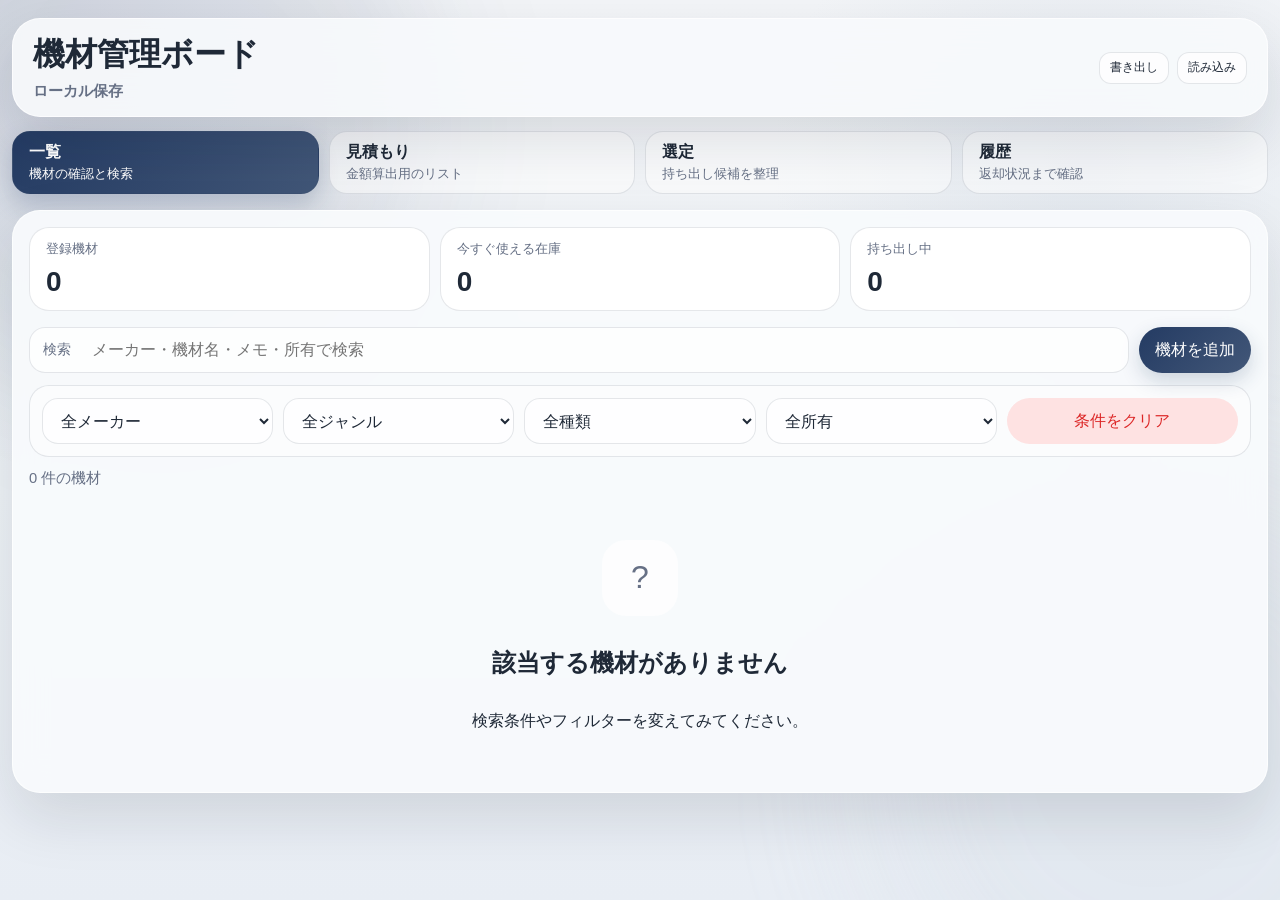
==== 機材表ローカル.html @ cec3600d "Create 機材表ローカル.html" ====
<!doctype html>
<html lang="ja">
  <head>
    <meta charset="UTF-8" />
    <meta name="viewport" content="width=device-width, initial-scale=1.0" />
    <meta name="description" content="機材一覧、現場ごとの選定、持ち出し履歴をブラウザで管理できる機材管理ボード" />
    <meta name="theme-color" content="#243b63" />
    <meta property="og:title" content="機材管理 ローカル版" />
    <meta property="og:description" content="機材一覧、現場ごとの選定、持ち出し履歴をブラウザで管理できるローカル版" />
    <meta property="og:type" content="website" />
    <title>機材管理 ローカル版</title>
    <link rel="icon" href="data:image/svg+xml,%3Csvg xmlns='http://www.w3.org/2000/svg' viewBox='0 0 64 64'%3E%3Crect x='8' y='14' width='48' height='36' rx='8' fill='%23243b63'/%3E%3Cpath d='M18 24h28M18 32h20M18 40h24' stroke='white' stroke-width='4' stroke-linecap='round'/%3E%3C/svg%3E" />
    <style>
:root {
  --bg: #edf1f5;
  --bg-soft: rgba(255, 255, 255, 0.82);
  --panel: rgba(248, 250, 252, 0.94);
  --panel-strong: #ffffff;
  --line: rgba(71, 85, 105, 0.14);
  --text: #1f2937;
  --text-muted: #667085;
  --brand: #243b63;
  --brand-strong: #16263d;
  --accent: #cbd5e1;
  --danger: #dc2626;
  --danger-soft: #fee2e2;
  --success: #2f5f4a;
  --success-soft: #e6f0eb;
  --warning: #8b6b3f;
  --warning-soft: #f2ebdf;
  --shadow: 0 24px 60px rgba(15, 23, 42, 0.12);
  --radius-xl: 28px;
  --radius-lg: 20px;
  --radius-md: 14px;
}

* {
  box-sizing: border-box;
}

html,
body {
  margin: 0;
  min-height: 100%;
  color: var(--text);
  background:
    radial-gradient(circle at top left, rgba(36, 59, 99, 0.12), transparent 30%),
    radial-gradient(circle at 85% 18%, rgba(203, 213, 225, 0.34), transparent 24%),
    linear-gradient(180deg, #f3f5f8 0%, #eef2f6 54%, #e8edf4 100%);
  font-family: "Avenir Next", "Hiragino Sans", "Yu Gothic", sans-serif;
}

.modal-open {
  overflow: hidden;
}

button,
input,
select {
  font: inherit;
}

button {
  border: 0;
  cursor: pointer;
}

.page-shell {
  position: relative;
  min-height: 100vh;
  overflow: hidden;
}

.page-glow {
  position: fixed;
  width: 36rem;
  height: 36rem;
  border-radius: 999px;
  filter: blur(70px);
  opacity: 0.35;
  pointer-events: none;
}

.page-glow-a {
  top: -10rem;
  left: -8rem;
  background: rgba(36, 59, 99, 0.2);
}

.page-glow-b {
  right: -10rem;
  bottom: -10rem;
  background: rgba(203, 213, 225, 0.5);
}

.app-root {
  position: relative;
  z-index: 1;
  width: min(1320px, calc(100% - 24px));
  margin: 18px auto 32px;
}

.hero {
  position: sticky;
  top: 14px;
  z-index: 10;
  display: flex;
  align-items: center;
  justify-content: space-between;
  gap: 16px;
  padding: 14px 20px;
  margin-bottom: 14px;
  border: 1px solid rgba(255, 255, 255, 0.72);
  border-radius: var(--radius-xl);
  background: rgba(248, 250, 252, 0.9);
  backdrop-filter: blur(18px);
  box-shadow: var(--shadow);
}

.hero-title-wrap {
  display: flex;
  align-items: center;
  gap: 14px;
  flex-wrap: wrap;
  min-width: 0;
}

.hero-mark {
  display: grid;
  place-items: center;
  width: 44px;
  height: 44px;
  border-radius: 14px;
  background: linear-gradient(135deg, var(--brand), #4c6488);
  color: #fff;
  font-size: 22px;
  box-shadow: 0 8px 20px rgba(36, 59, 99, 0.22);
}

.hero h1 {
  margin: 0 0 4px;
  font-size: clamp(1.6rem, 3vw, 2rem);
}

.hero p {
  margin: 0;
  color: var(--text-muted);
  font-size: 0.96rem;
}

.sync-status {
  margin-top: 6px;
  font-size: 0.82rem;
  font-weight: 600;
}

.sync-status-local {
  color: var(--text-muted);
}

.sync-status-ok {
  color: var(--brand-strong);
}

.sync-status-busy {
  color: var(--warning);
}

.sync-status-error {
  color: var(--danger);
}

.floating-button,
.primary-button,
.secondary-button,
.ghost-button,
.danger-button,
.mini-button {
  display: inline-flex;
  align-items: center;
  justify-content: center;
  gap: 8px;
  min-height: 42px;
  padding: 0 16px;
  border-radius: 999px;
  transition: transform 160ms ease, box-shadow 160ms ease, background 160ms ease, color 160ms ease;
}

.floating-button:hover,
.primary-button:hover,
.secondary-button:hover,
.ghost-button:hover,
.danger-button:hover,
.mini-button:hover {
  transform: translateY(-1px);
}

.floating-button,
.primary-button {
  background: linear-gradient(135deg, var(--brand), #425778);
  color: #fff;
  box-shadow: 0 8px 20px rgba(36, 59, 99, 0.2);
}

.secondary-button {
  background: linear-gradient(135deg, #425778, var(--brand-strong));
  color: #fff;
  box-shadow: 0 10px 24px rgba(36, 59, 99, 0.2);
}

.ghost-button {
  background: rgba(255, 255, 255, 0.6);
  color: var(--text);
  border: 1px solid var(--line);
}

.danger-button {
  background: var(--danger-soft);
  color: var(--danger);
}

.mini-button {
  min-height: 34px;
  padding: 0 12px;
  background: rgba(255, 255, 255, 0.68);
  color: var(--text);
  border: 1px solid var(--line);
}

.mini-button-danger {
  color: var(--danger);
  background: rgba(254, 226, 226, 0.72);
  border-color: rgba(220, 38, 38, 0.16);
}

.button-badge {
  display: inline-grid;
  place-items: center;
  min-width: 22px;
  height: 22px;
  padding: 0 7px;
  border-radius: 999px;
  background: rgba(255, 255, 255, 0.22);
  font-size: 0.75rem;
  font-weight: 700;
}

.hero-actions {
  display: flex;
  align-items: flex-end;
  justify-content: flex-end;
  gap: 10px;
  flex-wrap: wrap;
}

.hero-corner-actions {
  display: flex;
  justify-content: flex-end;
  gap: 8px;
  flex-wrap: wrap;
}

.hero-corner-actions .mini-button {
  min-height: 32px;
  padding: 0 10px;
  font-size: 0.78rem;
  border-radius: 12px;
}

.panel {
  padding: 16px;
  border: 1px solid rgba(255, 255, 255, 0.65);
  border-radius: var(--radius-xl);
  background: var(--panel);
  backdrop-filter: blur(16px);
  box-shadow: var(--shadow);
}

.tabs {
  display: flex;
  flex-wrap: wrap;
  gap: 10px;
  margin-bottom: 16px;
}

.tab-button {
  position: relative;
  display: flex;
  flex: 1 1 180px;
  flex-direction: column;
  align-items: flex-start;
  justify-content: center;
  gap: 3px;
  min-height: 58px;
  padding: 10px 16px;
  border-radius: 18px;
  background: rgba(255, 255, 255, 0.54);
  color: var(--text-muted);
  border: 1px solid var(--line);
}

.tab-title {
  font-size: 1rem;
  font-weight: 700;
  color: var(--text);
}

.tab-caption {
  font-size: 0.8rem;
}

.tab-button.active {
  color: #fff;
  background: linear-gradient(135deg, var(--brand), #425778);
  box-shadow: 0 10px 24px rgba(36, 59, 99, 0.22);
}

.tab-button.active .tab-title,
.tab-button.active .tab-caption {
  color: #fff;
}

.badge-counter {
  position: absolute;
  top: 10px;
  right: 12px;
  display: inline-grid;
  place-items: center;
  min-width: 20px;
  height: 20px;
  padding: 0 6px;
  border-radius: 999px;
  font-size: 0.72rem;
  font-weight: 700;
  background: rgba(36, 59, 99, 0.14);
  color: var(--brand-strong);
}

.tab-button.active .badge-counter {
  background: rgba(255, 255, 255, 0.18);
  color: #fff;
}

.stats-grid {
  display: grid;
  grid-template-columns: repeat(3, minmax(0, 1fr));
  gap: 10px;
  margin-bottom: 16px;
}

.stat-card {
  padding: 12px 16px;
  border-radius: var(--radius-lg);
  background: var(--panel-strong);
  border: 1px solid var(--line);
}

.stat-label {
  margin: 0 0 8px;
  color: var(--text-muted);
  font-size: 0.84rem;
}

.stat-value {
  margin: 0;
  font-size: clamp(1.4rem, 2.5vw, 1.75rem);
  font-weight: 700;
}

.toolbar {
  display: grid;
  grid-template-columns: minmax(0, 1.6fr) auto;
  gap: 10px;
  margin-bottom: 12px;
}

.search-wrap,
.field,
.select,
.text-input,
.number-input {
  width: 100%;
}

.search-wrap {
  position: relative;
}

.search-wrap::before {
  content: "検索";
  position: absolute;
  top: 50%;
  left: 14px;
  transform: translateY(-50%);
  color: var(--text-muted);
  font-size: 0.86rem;
  pointer-events: none;
}

.text-input,
.number-input,
.select {
  min-height: 46px;
  padding: 0 14px;
  border-radius: 16px;
  border: 1px solid var(--line);
  background: rgba(255, 255, 255, 0.72);
  color: var(--text);
}

.search-wrap .text-input {
  padding-left: 62px;
}

.text-input:focus,
.number-input:focus,
.select:focus {
  outline: 2px solid rgba(36, 59, 99, 0.18);
  border-color: rgba(36, 59, 99, 0.24);
}

.filter-panel {
  display: grid;
  grid-template-columns: repeat(5, minmax(0, 1fr));
  gap: 10px;
  padding: 12px;
  margin-bottom: 12px;
  border-radius: var(--radius-lg);
  background: rgba(255, 255, 255, 0.52);
  border: 1px solid var(--line);
}

.muted-row {
  display: flex;
  align-items: center;
  justify-content: space-between;
  gap: 12px;
  flex-wrap: wrap;
  margin-bottom: 8px;
  color: var(--text-muted);
  font-size: 0.92rem;
}

.center {
  text-align: center;
}

.equipment-name {
  font-weight: 700;
  overflow-wrap: anywhere;
}

.equipment-heading {
  display: inline-flex;
  align-items: center;
  flex-wrap: wrap;
  gap: 8px;
  min-width: 0;
}

.equipment-cell {
  display: flex;
  align-items: flex-start;
  gap: 10px;
  min-width: 0;
}

.equipment-heading.inline {
  display: inline-flex;
}

.equipment-heading-title {
  display: inline-flex;
  align-items: center;
  flex-wrap: wrap;
  gap: 8px;
}

.manufacturer-chip {
  display: inline-flex;
  align-items: center;
  min-height: 24px;
  padding: 0 8px;
  border-radius: 999px;
  background: rgba(30, 41, 59, 0.08);
  color: #334155;
  font-size: 0.76rem;
  font-weight: 700;
  letter-spacing: 0.02em;
}

.note-text {
  margin: 0;
  color: var(--text-muted);
  line-height: 1.55;
  overflow-wrap: anywhere;
}

.sub-note {
  margin-top: 6px;
  color: var(--text-muted);
  font-size: 0.82rem;
}

.badge {
  display: inline-flex;
  align-items: center;
  min-height: 28px;
  padding: 0 10px;
  border-radius: 999px;
  font-size: 0.82rem;
  font-weight: 700;
}

.badge-blue {
  background: rgba(14, 165, 233, 0.16);
  color: #075985;
}

.badge-amber {
  background: rgba(148, 163, 184, 0.22);
  color: #475569;
}

.badge-green {
  background: rgba(34, 197, 94, 0.16);
  color: #166534;
}

.badge-gray {
  background: rgba(100, 116, 139, 0.16);
  color: #475569;
}

.stock {
  font-weight: 700;
}

.stock-ok {
  color: var(--success);
}

.stock-low {
  color: var(--warning);
}

.stock-empty {
  color: var(--danger);
}

.action-cluster {
  display: inline-flex;
  align-items: center;
  gap: 6px;
  flex-wrap: wrap;
}

.action-cluster-danger {
  padding-left: 10px;
  border-left: 1px solid rgba(220, 38, 38, 0.18);
}

.ownership-list {
  display: flex;
  flex-wrap: wrap;
  gap: 6px;
}

.type-badge-list {
  display: flex;
  flex-wrap: wrap;
  gap: 6px;
}

.ownership-pill {
  display: inline-flex;
  align-items: center;
  gap: 6px;
  min-height: 28px;
  padding: 0 10px;
  border-radius: 999px;
  background: rgba(36, 59, 99, 0.1);
  color: var(--brand-strong);
  font-size: 0.82rem;
}

.pill-action {
  display: inline-grid;
  place-items: center;
  min-width: 30px;
  height: 30px;
  padding: 0 8px;
  border-radius: 999px;
  background: rgba(255, 255, 255, 0.72);
  color: var(--text);
  border: 1px solid var(--line);
  font-size: 0.8rem;
}

.pill-action[disabled] {
  opacity: 0.42;
  cursor: not-allowed;
}

.pill-action-danger {
  color: var(--danger);
  background: rgba(254, 226, 226, 0.72);
}

.pill-action-edit {
  color: var(--brand-strong);
  background: rgba(36, 59, 99, 0.1);
}

.asset-icon-button {
  display: inline-grid;
  place-items: center;
  width: 32px;
  height: 32px;
  padding: 0;
  border-radius: 10px;
  border: 1px solid var(--line);
  background: rgba(255, 255, 255, 0.78);
  color: var(--text-muted);
}

.asset-icon-button.inline {
  width: 30px;
  height: 30px;
}

.asset-icon-button.active {
  color: var(--brand-strong);
  background: rgba(36, 59, 99, 0.08);
}

.asset-icon-button.disabled {
  opacity: 0.4;
}

.asset-icon-button svg {
  width: 16px;
  height: 16px;
  fill: none;
  stroke: currentColor;
  stroke-width: 1.8;
  stroke-linecap: round;
  stroke-linejoin: round;
}

.pill-action-compact {
  min-width: 26px;
  height: 26px;
  padding: 0 8px;
  font-size: 0.73rem;
}

.selected-qty {
  font-weight: 700;
  color: var(--brand-strong);
  min-width: 24px;
  text-align: center;
}

.selected-qty.is-zero {
  color: var(--text-muted);
}

.inventory-grid,
.selection-grid {
  display: grid;
  gap: 10px;
}

.inventory-card,
.selection-card {
  display: grid;
  gap: 8px;
  padding: 10px 14px;
  border-radius: var(--radius-lg);
  border: 1px solid rgba(59, 61, 64, 0.22);
  background: rgba(255, 255, 255, 0.94);
  box-shadow: 0 6px 18px rgba(15, 23, 42, 0.06), inset 0 0 0 1px rgba(255, 255, 255, 0.72);
  overflow: hidden;
}

.inventory-card-top,
.selection-card-top {
  display: flex;
  align-items: center;
  justify-content: space-between;
  gap: 14px;
}

.inventory-card-top {
  align-items: flex-start;
}

.inventory-card-main {
  display: grid;
  gap: 8px;
  min-width: 0;
  flex: 1 1 auto;
}

.inventory-stock,
.selection-qty-badge {
  display: inline-flex;
  align-items: center;
  justify-content: center;
  flex: 0 0 auto;
  min-height: 40px;
  padding: 0 14px;
  border-radius: 999px;
  background: rgba(36, 59, 99, 0.08);
  color: var(--brand-strong);
  font-weight: 700;
}

.inventory-inline-groups {
  display: flex;
  align-items: center;
  gap: 12px 18px;
  flex-wrap: wrap;
}

.inventory-stock-total {
  color: var(--text-muted);
  font-weight: 600;
}

.inventory-card-bottom {
  display: grid;
  grid-template-columns: minmax(0, 1.3fr) minmax(180px, 1fr);
  gap: 10px 18px;
  align-items: start;
}

.selection-heading {
  display: flex;
  align-items: center;
  gap: 10px;
  flex-wrap: wrap;
}

.info-group {
  display: grid;
  gap: 8px;
  min-width: 0;
}

.info-group-wide {
  grid-column: 1 / -1;
}

.info-label {
  color: var(--text-muted);
  font-size: 0.8rem;
  font-weight: 700;
  letter-spacing: 0.03em;
  text-transform: uppercase;
}

.inline-info {
  display: flex;
  align-items: center;
  gap: 8px;
  min-width: 0;
  flex-wrap: wrap;
}

.inventory-ownership,
.inventory-note {
  gap: 6px;
}

.line-clamp-2 {
  display: -webkit-box;
  -webkit-box-orient: vertical;
  -webkit-line-clamp: 2;
  overflow: hidden;
}

.card-actions {
  display: flex;
  align-items: center;
  justify-content: flex-end;
  gap: 10px;
  flex-wrap: wrap;
  padding-top: 4px;
  border-top: 1px solid rgba(59, 61, 64, 0.1);
}

.empty-state {
  display: grid;
  place-items: center;
  gap: 8px;
  min-height: 280px;
  padding: 32px 16px;
  text-align: center;
}

.empty-state-mark {
  display: grid;
  place-items: center;
  width: 76px;
  height: 76px;
  border-radius: 24px;
  background: rgba(255, 255, 255, 0.64);
  color: var(--text-muted);
  font-size: 2rem;
}

.empty-state h2,
.empty-state p {
  margin: 0;
}

.empty-state.compact,
.selection-empty-state {
  min-height: 0;
  padding: 24px 16px;
}

.summary-row {
  display: flex;
  align-items: center;
  justify-content: space-between;
  gap: 14px;
  margin-top: 16px;
}

.summary-inline {
  margin: 0;
}

.section-head {
  display: flex;
  align-items: center;
  justify-content: space-between;
  gap: 14px;
  flex-wrap: wrap;
  margin-bottom: 12px;
}

.section-head h2,
.section-head p {
  margin: 0;
}

.section-head p {
  color: var(--text-muted);
  font-size: 0.92rem;
}

.project-grid,
.selection-picker-grid {
  display: grid;
  gap: 14px;
}

.project-grid {
  grid-template-columns: repeat(auto-fit, minmax(220px, 1fr));
}

.project-card {
  display: grid;
  grid-template-columns: minmax(0, 1fr) auto;
  gap: 10px;
  align-items: center;
  padding: 12px;
  border-radius: var(--radius-lg);
  border: 1px solid rgba(59, 61, 64, 0.24);
  background: rgba(255, 255, 255, 0.9);
  box-shadow: 0 10px 20px rgba(15, 23, 42, 0.06);
}

.project-card.active {
  border-color: rgba(36, 59, 99, 0.24);
  background: rgba(241, 245, 249, 0.96);
}

.project-card-main {
  display: grid;
  gap: 4px;
  padding: 0;
  text-align: left;
  background: transparent;
}

.project-card-main strong {
  font-size: 1rem;
}

.project-card-main span {
  color: var(--text-muted);
  font-size: 0.88rem;
}

.selection-workspace-actions {
  display: flex;
  align-items: center;
  gap: 12px;
  flex-wrap: wrap;
}

.section-head-actions {
  display: flex;
  align-items: center;
  gap: 10px;
  flex-wrap: wrap;
}

.price-calc-button {
  min-height: 48px;
  padding: 0 20px;
  font-weight: 700;
  box-shadow: 0 8px 20px rgba(36, 59, 99, 0.2);
}

.selection-project-summary {
  display: inline-flex;
  align-items: center;
  min-height: 36px;
  padding: 0 14px;
  border-radius: 999px;
  background: rgba(36, 59, 99, 0.08);
  color: var(--brand-strong);
  font-weight: 700;
}

.pack-grid {
  margin-top: 16px;
}

.estimate-subsection {
  margin-bottom: 18px;
}

.estimate-panel-packages {
  border-color: rgba(36, 59, 99, 0.22);
  background: rgba(241, 245, 249, 0.9);
}

.estimate-panel-extras {
  border-color: rgba(148, 163, 184, 0.32);
  background: rgba(244, 246, 248, 0.92);
}

.estimate-collapsed-note {
  margin-top: 10px;
  padding: 12px 14px;
  border: 1px dashed rgba(59, 61, 64, 0.14);
  border-radius: var(--radius-md);
  color: var(--text-muted);
  background: rgba(255, 255, 255, 0.5);
}

.pack-card {
  border-color: rgba(36, 59, 99, 0.24);
  background: rgba(255, 255, 255, 0.74);
}

.extra-template-card {
  border-color: rgba(148, 163, 184, 0.32);
  background: rgba(255, 252, 247, 0.92);
}

.pack-card,
.extra-template-card {
  gap: 8px;
  padding: 11px 12px;
  box-shadow: 0 8px 18px rgba(15, 23, 42, 0.05), inset 0 0 0 1px rgba(255, 255, 255, 0.78);
}

.pack-card .inventory-card-top,
.extra-template-card .inventory-card-top {
  gap: 10px;
}

.pack-card .inventory-card-main,
.extra-template-card .inventory-card-main {
  gap: 6px;
}

.pack-card .inventory-inline-groups,
.extra-template-card .inventory-inline-groups {
  gap: 6px 12px;
}

.pack-card .inventory-card-bottom,
.extra-template-card .inventory-card-bottom {
  grid-template-columns: minmax(0, 1fr);
  gap: 6px;
}

.pack-card .note-text,
.extra-template-card .note-text {
  line-height: 1.4;
  display: -webkit-box;
  -webkit-box-orient: vertical;
  -webkit-line-clamp: 2;
  overflow: hidden;
}

.pack-card .card-actions,
.extra-template-card .card-actions {
  gap: 8px;
  padding-top: 6px;
}

.extra-fee-grid {
  margin-bottom: 18px;
}

.estimate-selected-list {
  margin-top: 18px;
  padding-top: 16px;
  border-top: 1px dashed rgba(148, 163, 184, 0.3);
}

.estimate-selected-head {
  margin-bottom: 12px;
}

.estimate-selected-head h3,
.estimate-selected-head p {
  margin: 0;
}

.estimate-selected-head p {
  color: var(--text-muted);
  font-size: 0.9rem;
}

.estimate-selected-extra-card {
  border-color: rgba(148, 163, 184, 0.32);
  background: rgba(255, 255, 255, 0.7);
}

.dep-rule-fields-pack-form {
  grid-template-columns: 1.6fr 0.6fr;
}

.selection-picker-grid {
  grid-template-columns: repeat(auto-fit, minmax(260px, 1fr));
}

.selection-picker-card .card-actions {
  justify-content: flex-start;
}

.history-list {
  display: grid;
  gap: 10px;
}

.history-card-wrap {
  position: relative;
  padding-right: 20px;
}

.history-card {
  border-radius: var(--radius-lg);
  overflow: hidden;
  border: 1px solid rgba(59, 61, 64, 0.24);
  background: rgba(255, 255, 255, 0.9);
  box-shadow: 0 12px 24px rgba(15, 23, 42, 0.06);
}

.history-delete-outside {
  position: absolute;
  top: -10px;
  right: 0;
  width: 28px;
  height: 28px;
  display: inline-grid;
  place-items: center;
  border-radius: 999px;
  border: 1px solid rgba(220, 38, 38, 0.18);
  background: rgba(254, 226, 226, 0.92);
  color: var(--danger);
  font-size: 0.95rem;
  line-height: 1;
  box-shadow: 0 8px 18px rgba(220, 38, 38, 0.12);
}

.history-card.active {
  border-color: rgba(148, 163, 184, 0.34);
  background: rgba(241, 245, 249, 0.88);
}

.history-card.done {
  border-color: rgba(34, 197, 94, 0.22);
  background: rgba(240, 253, 244, 0.74);
}

.history-header {
  display: flex;
  align-items: center;
  justify-content: space-between;
  gap: 16px;
  padding: 12px 16px;
  border-bottom: 1px solid rgba(59, 61, 64, 0.08);
}

.history-title {
  display: flex;
  align-items: center;
  gap: 10px;
  flex-wrap: wrap;
}

.history-dot {
  width: 10px;
  height: 10px;
  border-radius: 999px;
}

.history-body {
  padding: 6px 18px 10px;
}

.history-item {
  display: flex;
  align-items: center;
  justify-content: space-between;
  gap: 12px;
  padding: 12px 0;
  border-bottom: 1px solid rgba(59, 61, 64, 0.08);
}

.history-item:last-child {
  border-bottom: 0;
}

.history-meta {
  display: flex;
  align-items: center;
  gap: 10px;
  flex-wrap: wrap;
}

.history-header-actions,
.history-item-actions {
  display: flex;
  align-items: center;
  gap: 10px;
  flex-wrap: wrap;
}

.allocation-line {
  color: var(--text-muted);
  font-size: 0.85rem;
}

.returned-tag {
  display: inline-flex;
  align-items: center;
  min-height: 30px;
  padding: 0 12px;
  border-radius: 999px;
  color: var(--success);
  background: var(--success-soft);
  font-size: 0.84rem;
  font-weight: 700;
}

.modal {
  position: fixed;
  inset: 0;
  z-index: 100;
  display: none;
  align-items: center;
  justify-content: center;
  padding: 18px;
  overflow-y: auto;
  overscroll-behavior: contain;
}

.modal.open {
  display: flex;
}

.modal-backdrop {
  position: absolute;
  inset: 0;
  background: rgba(17, 24, 39, 0.48);
  backdrop-filter: blur(4px);
}

.modal-card {
  position: relative;
  width: min(760px, 100%);
  max-height: calc(100vh - 36px);
  overflow: auto;
  overscroll-behavior: contain;
  padding: 22px;
  border-radius: var(--radius-xl);
  background: rgba(248, 250, 252, 0.98);
  box-shadow: 0 28px 70px rgba(17, 24, 39, 0.28);
}

.modal-card-compact {
  width: min(520px, 100%);
}

.modal-head {
  display: flex;
  align-items: center;
  justify-content: space-between;
  gap: 12px;
  margin-bottom: 16px;
}

.modal-head h2,
.modal-head p {
  margin: 0;
}

.modal-close {
  width: 40px;
  height: 40px;
  border-radius: 999px;
  background: rgba(255, 255, 255, 0.78);
  border: 1px solid var(--line);
}

.form-grid {
  display: grid;
  grid-template-columns: repeat(2, minmax(0, 1fr));
  gap: 14px;
}

.field-wide {
  grid-column: 1 / -1;
}

.type-editor {
  display: grid;
  gap: 10px;
}

.attachment-editor {
  display: grid;
  gap: 10px;
}

.attachment-status {
  display: flex;
  align-items: center;
  justify-content: space-between;
  gap: 12px;
  flex-wrap: wrap;
  color: var(--text-muted);
  font-size: 0.86rem;
}

.type-editor-input-row {
  display: grid;
  grid-template-columns: minmax(0, 1fr) auto;
  gap: 10px;
}

.type-chip-list {
  display: flex;
  flex-wrap: wrap;
  gap: 8px;
}

.type-chip {
  display: inline-flex;
  align-items: center;
  gap: 8px;
  min-height: 34px;
  padding: 0 10px 0 12px;
  border-radius: 999px;
  background: rgba(203, 213, 225, 0.6);
  color: #475569;
  font-size: 0.84rem;
  font-weight: 700;
}

.type-chip-remove {
  display: inline-grid;
  place-items: center;
  width: 22px;
  height: 22px;
  border-radius: 999px;
  background: rgba(255, 255, 255, 0.7);
  color: #475569;
  padding: 0;
}

.field label {
  display: block;
  margin-bottom: 8px;
  color: var(--text-muted);
  font-size: 0.88rem;
}

.checkout-summary {
  padding: 16px;
  border-radius: var(--radius-lg);
  background: rgba(36, 59, 99, 0.08);
  border: 1px solid rgba(36, 59, 99, 0.14);
}

.ownership-editor {
  margin-top: 16px;
  padding: 18px;
  border-radius: var(--radius-lg);
  background: rgba(255, 255, 255, 0.56);
  border: 1px solid var(--line);
}

.ownership-editor-head,
.allocation-card-head {
  display: flex;
  align-items: center;
  justify-content: space-between;
  gap: 12px;
  margin-bottom: 14px;
}

.ownership-editor-head h3,
.allocation-card-head h3 {
  margin: 0 0 4px;
}

.ownership-editor-head p,
.allocation-card-head p {
  margin: 0;
  color: var(--text-muted);
  font-size: 0.88rem;
}

.ownership-edit-row,
.allocation-row {
  display: grid;
  grid-template-columns: minmax(0, 1fr) 120px auto;
  gap: 10px;
  align-items: center;
  margin-bottom: 10px;
}

.allocation-section {
  margin-top: 18px;
  display: grid;
  gap: 14px;
}

.allocation-card {
  padding: 16px;
  border-radius: var(--radius-lg);
  background: rgba(255, 255, 255, 0.58);
  border: 1px solid var(--line);
}

.allocation-grid {
  display: grid;
  gap: 10px;
}

.allocation-owner {
  font-weight: 700;
}

.allocation-input {
  width: 100%;
}

.allocation-total {
  display: inline-flex;
  align-items: center;
  min-height: 34px;
  padding: 0 12px;
  border-radius: 999px;
  background: rgba(36, 59, 99, 0.1);
  color: var(--brand-strong);
  font-weight: 700;
}

.form-status {
  margin-top: 12px;
  padding: 12px 14px;
  border-radius: 14px;
  font-size: 0.9rem;
  font-weight: 700;
}

.form-status-ok {
  background: rgba(34, 197, 94, 0.12);
  color: #166534;
}

.form-status-warn {
  background: rgba(203, 213, 225, 0.45);
  color: #475569;
}

.checkout-item {
  display: flex;
  align-items: center;
  justify-content: space-between;
  gap: 12px;
  padding: 7px 0;
}

.modal-actions {
  display: flex;
  justify-content: flex-end;
  gap: 12px;
  flex-wrap: wrap;
  margin-top: 18px;
}

.modal-actions .danger-button:first-child {
  margin-right: auto;
}

.media-modal-card {
  width: min(920px, 100%);
}

.media-preview-wrap {
  display: grid;
  place-items: center;
  min-height: 280px;
  border-radius: var(--radius-lg);
  background: rgba(15, 23, 42, 0.06);
  border: 1px solid var(--line);
}

.media-preview-image {
  max-width: 100%;
  max-height: 70vh;
  object-fit: contain;
  border-radius: 16px;
}

.manual-list {
  display: grid;
  gap: 12px;
}

.manual-link {
  display: inline-flex;
  align-items: center;
  min-height: 42px;
  padding: 0 14px;
  border-radius: 14px;
  border: 1px solid var(--line);
  background: rgba(255, 255, 255, 0.74);
  color: var(--brand-strong);
  text-decoration: none;
}

.sr-only {
  position: absolute;
  width: 1px;
  height: 1px;
  padding: 0;
  margin: -1px;
  overflow: hidden;
  clip: rect(0, 0, 0, 0);
  white-space: nowrap;
  border: 0;
}

@media (max-width: 1180px) {
  .toolbar {
    grid-template-columns: minmax(0, 1fr) auto;
  }

  .filter-panel {
    grid-template-columns: repeat(2, minmax(0, 1fr));
  }
}

@media (max-width: 900px) {
  .toolbar,
  .filter-panel,
  .form-grid,
  .stats-grid {
    grid-template-columns: 1fr;
  }

  .hero,
  .section-head,
  .summary-row,
  .history-header,
  .history-item,
  .inventory-card-top,
  .selection-card-top {
    flex-direction: column;
    align-items: stretch;
  }

  .ownership-edit-row,
  .allocation-row,
  .type-editor-input-row {
    grid-template-columns: 1fr;
  }

  .hero {
    position: static;
  }

  .hero-actions {
    width: 100%;
  }

  .hero-actions .floating-button {
    width: 100%;
  }

  .summary-row .secondary-button {
    width: 100%;
  }

  .tab-button {
    min-height: 52px;
  }

  .inventory-card-bottom {
    grid-template-columns: 1fr;
  }

  .card-actions {
    align-items: stretch;
  }

  .hero-corner-actions {
    width: 100%;
  }

  .hero-corner-actions .mini-button {
    flex: 1 1 auto;
  }

  .card-actions .action-cluster {
    width: 100%;
  }

  .card-actions .action-cluster-danger {
    padding-left: 0;
    border-left: 0;
    padding-top: 10px;
    border-top: 1px solid rgba(220, 38, 38, 0.18);
  }

  .project-card {
    grid-template-columns: 1fr;
  }
}

/* --- Price display --- */
.price-value {
  font-weight: 600;
  color: var(--brand-strong);
}

.inventory-price {
  display: flex;
  align-items: center;
  gap: 6px;
}

/* --- Dependency warnings --- */
.dependency-warnings {
  background: var(--warning-soft);
  border: 1px solid rgba(180, 83, 9, 0.25);
  border-radius: var(--radius-md);
  padding: 14px 18px;
  margin-bottom: 16px;
}

.dependency-warnings-head {
  display: flex;
  align-items: center;
  gap: 8px;
  margin-bottom: 10px;
  font-size: 0.95rem;
}

.dependency-warnings-icon {
  font-size: 1.2rem;
}

.dependency-warning-item {
  display: flex;
  align-items: center;
  gap: 8px;
  padding: 6px 0;
  font-size: 0.88rem;
  flex-wrap: wrap;
}

.dependency-warning-item + .dependency-warning-item {
  border-top: 1px solid rgba(180, 83, 9, 0.15);
}

.dependency-warning-required {
  font-weight: 600;
}

.dependency-warning-desc {
  color: var(--text-muted);
  font-size: 0.82rem;
}

.badge-red {
  background: var(--danger-soft);
  color: var(--danger);
}

/* --- Dependency modal --- */
.modal-card-wide {
  max-width: 820px;
}

.dependency-rules-list {
  display: flex;
  flex-direction: column;
  gap: 14px;
}

.dependency-rule-row {
  display: flex;
  align-items: flex-end;
  gap: 10px;
  padding: 14px;
  background: var(--bg-soft);
  border-radius: var(--radius-md);
  border: 1px solid var(--line);
}

.dep-rule-fields {
  display: grid;
  grid-template-columns: 1fr 1fr auto 1fr auto;
  gap: 10px;
  flex: 1;
  align-items: end;
}

.field-checkbox {
  display: flex;
  align-items: center;
  gap: 4px;
  white-space: nowrap;
}

.field-checkbox label {
  display: flex;
  align-items: center;
  gap: 4px;
  font-size: 0.88rem;
  cursor: pointer;
}

.dep-rule-actions {
  margin-top: 14px;
}

.dependency-editor-inline {
  width: 100%;
}

.add-form-dependency-row {
  align-items: stretch;
}

.dep-rule-fields-add-form {
  grid-template-columns: 1.2fr minmax(160px, 0.8fr) 1.2fr auto;
}

.field-checkbox-stack {
  flex-direction: column;
  align-items: flex-start;
  white-space: normal;
}

.field-checkbox-stack label + label {
  margin-top: 6px;
}

/* --- Price calculation modal --- */
.price-table {
  width: 100%;
  border-collapse: collapse;
  font-size: 0.92rem;
  margin-bottom: 20px;
}

.price-table th,
.price-table td {
  padding: 8px 12px;
  text-align: left;
  border-bottom: 1px solid var(--line);
}

.price-table th {
  font-weight: 600;
  font-size: 0.82rem;
  text-transform: uppercase;
  letter-spacing: 0.03em;
  color: var(--text-muted);
}

.price-col {
  text-align: right !important;
  white-space: nowrap;
}

.price-subtotal-row td {
  border-top: 2px solid var(--line);
  padding-top: 12px;
}

.price-adjustment-row.discount td {
  color: var(--success);
}

.price-adjustment-row.surcharge td {
  color: var(--danger);
}

.price-total-row td {
  border-top: 2px solid var(--text);
  padding-top: 12px;
}

.price-total-value {
  font-size: 1.2rem;
  color: var(--brand-strong);
}

.price-adjustments-section {
  padding-top: 16px;
  border-top: 1px solid var(--line);
}

.price-adjustments-section h3 {
  margin: 0 0 12px;
  font-size: 0.95rem;
}

.price-adj-row {
  display: flex;
  align-items: center;
  gap: 8px;
  margin-bottom: 8px;
  flex-wrap: wrap;
}

.price-adj-row .select {
  min-width: 140px;
}

.price-adj-row .number-input {
  width: 100px;
}

.price-adj-row .text-input {
  flex: 1;
  min-width: 120px;
}

@media (max-width: 700px) {
  .dep-rule-fields {
    grid-template-columns: 1fr;
  }

  .dep-rule-fields-add-form {
    grid-template-columns: 1fr;
  }

  .dep-rule-fields-pack-form {
    grid-template-columns: 1fr;
  }

  .dependency-rule-row {
    flex-direction: column;
    align-items: stretch;
  }

  .price-adj-row {
    flex-direction: column;
    align-items: stretch;
  }

  .price-adj-row .select,
  .price-adj-row .number-input,
  .price-adj-row .text-input {
    width: 100%;
    min-width: unset;
  }
}
    </style>
  </head>
  <body>
    <div class="page-shell">
      <div class="page-glow page-glow-a"></div>
      <div class="page-glow page-glow-b"></div>
      <main id="app" class="app-root"></main>
    </div>
    <script>
window.APP_CONFIG = {};
    </script>
    <script>
const STORAGE_KEYS = {
  equipment: "equipment-manager-equipment",
  history: "equipment-manager-history",
  nextId: "equipment-manager-next-id",
  selectionProjects: "equipment-manager-selection-projects",
  dependencyRules: "equipment-manager-dependency-rules",
  packs: "equipment-manager-packs",
  estimateProjects: "equipment-manager-estimate-projects",
  extraFeeTemplates: "equipment-manager-extra-fee-templates",
};

const LEGACY_SAMPLE_EQUIPMENT = [
  { id: 1, manufacturer: "SHURE", name: "SM58", genre: "マイク", types: ["ボーカル"], stock: 8, price: 0, notes: "定番ダイナミックマイク", imageUrl: "", imageFileData: "", imageFileName: "", manualUrl: "", manualFileData: "", manualFileName: "", ownerships: [{ name: "音響部", qty: 8 }] },
  { id: 2, manufacturer: "SENNHEISER", name: "e935", genre: "マイク", types: ["ボーカル"], stock: 4, price: 0, notes: "", imageUrl: "", imageFileData: "", imageFileName: "", manualUrl: "", manualFileData: "", manualFileName: "", ownerships: [{ name: "音響部", qty: 4 }] },
  { id: 3, manufacturer: "DPA", name: "4099", genre: "マイク", types: ["楽器収音"], stock: 6, price: 0, notes: "クリップ式コンデンサー", imageUrl: "", imageFileData: "", imageFileName: "", manualUrl: "", manualFileData: "", manualFileName: "", ownerships: [{ name: "音響部", qty: 6 }] },
  { id: 4, manufacturer: "YAMAHA", name: "CL5", genre: "ミキサー", types: ["PA"], stock: 1, price: 0, notes: "デジタルコンソール", imageUrl: "", imageFileData: "", imageFileName: "", manualUrl: "", manualFileData: "", manualFileName: "", ownerships: [{ name: "音響部", qty: 1 }] },
  { id: 5, manufacturer: "QSC", name: "K12.2", genre: "スピーカー", types: ["PA"], stock: 4, price: 0, notes: "パワードスピーカー", imageUrl: "", imageFileData: "", imageFileName: "", manualUrl: "", manualFileData: "", manualFileName: "", ownerships: [{ name: "音響部", qty: 4 }] },
  { id: 6, manufacturer: "ETC", name: "Ion Xe", genre: "調光卓", types: ["照明"], stock: 1, price: 0, notes: "", imageUrl: "", imageFileData: "", imageFileName: "", manualUrl: "", manualFileData: "", manualFileName: "", ownerships: [{ name: "照明部", qty: 1 }] },
  { id: 7, manufacturer: "ETC", name: "Source Four", genre: "灯体", types: ["照明"], stock: 12, price: 0, notes: "750W エリスポ", imageUrl: "", imageFileData: "", imageFileName: "", manualUrl: "", manualFileData: "", manualFileName: "", ownerships: [{ name: "照明部", qty: 12 }] },
  { id: 8, manufacturer: "Blackmagic Design", name: "ATEM Mini Extreme", genre: "スイッチャー", types: ["映像", "配信"], stock: 2, price: 0, notes: "配信用", imageUrl: "", imageFileData: "", imageFileName: "", manualUrl: "", manualFileData: "", manualFileName: "", ownerships: [{ name: "映像部", qty: 2 }] },
  { id: 9, manufacturer: "Canon", name: "XA75", genre: "カメラ", types: ["映像"], stock: 3, price: 0, notes: "業務用カムコーダー", imageUrl: "", imageFileData: "", imageFileName: "", manualUrl: "", manualFileData: "", manualFileName: "", ownerships: [{ name: "映像部", qty: 3 }] },
  { id: 10, manufacturer: "Sennheiser", name: "EW-D", genre: "ワイヤレス", types: ["PA"], stock: 6, price: 0, notes: "デジタルワイヤレスシステム", imageUrl: "", imageFileData: "", imageFileName: "", manualUrl: "", manualFileData: "", manualFileName: "", ownerships: [{ name: "音響部", qty: 6 }] },
];

const INITIAL_EQUIPMENT = [];

function loadJSON(key, fallback) {
  try {
    const raw = localStorage.getItem(key);
    return raw ? JSON.parse(raw) : fallback;
  } catch (error) {
    return fallback;
  }
}

function toPositiveInt(value, fallback = 0) {
  const parsed = Number.parseInt(value, 10);
  return Number.isFinite(parsed) && parsed >= 0 ? parsed : fallback;
}

const APP_CONFIG = window.APP_CONFIG ?? {};
const SHARED_STORE_CONFIG = APP_CONFIG.sharedStore ?? {};
const REMOTE_STORE = {
  mode: String(SHARED_STORE_CONFIG.mode || "").trim(),
  webAppUrl: String(SHARED_STORE_CONFIG.webAppUrl || "").trim(),
  pollMs: Math.max(3000, toPositiveInt(SHARED_STORE_CONFIG.pollMs, 8000)),
};

function isRemoteStoreEnabled() {
  return REMOTE_STORE.mode === "apps-script" && Boolean(REMOTE_STORE.webAppUrl);
}

function mergeOwnerships(ownerships) {
  const merged = new Map();

  ownerships.forEach((entry) => {
    const name = String(entry?.name ?? "").trim();
    const qty = toPositiveInt(entry?.qty, 0);
    if (!name) {
      return;
    }
    merged.set(name, (merged.get(name) ?? 0) + qty);
  });

  return Array.from(merged.entries()).map(([name, qty]) => ({ name, qty }));
}

function normalizeOwnerships(rawOwnerships, fallbackOwner, fallbackStock) {
  const merged = mergeOwnerships(Array.isArray(rawOwnerships) ? rawOwnerships : []);

  if (merged.length > 0) {
    return merged;
  }

  const stock = toPositiveInt(fallbackStock, 0);
  return [{ name: String(fallbackOwner || "未設定").trim() || "未設定", qty: stock }];
}

function normalizeEquipment(item, index) {
  const ownerships = normalizeOwnerships(item?.ownerships, item?.owner, item?.stock);
  const ownershipTotal = ownerships.reduce((sum, entry) => sum + entry.qty, 0);
  const stock = ownershipTotal;
  const rawName = String(item?.name ?? "").trim();
  const rawManufacturer = String(item?.manufacturer ?? "").trim();
  const nameParts = rawName.split(/\s+/).filter(Boolean);
  const manufacturer = rawManufacturer || (nameParts.length >= 2 ? nameParts[0] : "");
  const name = rawManufacturer
    ? rawName
    : nameParts.length >= 2
      ? nameParts.slice(1).join(" ")
      : rawName;
  const rawGenres = Array.isArray(item?.genres) ? item.genres : [item?.genre ?? ""];
  const genres = [...new Set(rawGenres.map((entry) => String(entry ?? "").trim()).filter(Boolean))];
  const rawTypes = Array.isArray(item?.types) ? item.types : [item?.type ?? item?.purpose ?? ""];
  const types = [...new Set(rawTypes.map((entry) => String(entry ?? "").trim()).filter(Boolean))];

  return {
    id: toPositiveInt(item?.id, index + 1),
    manufacturer,
    name,
    genres,
    genre: genres[0] || "",
    types,
    stock,
    price: toPositiveInt(item?.price, 0),
    notes: String(item?.notes ?? "").trim(),
    imageUrl: String(item?.imageUrl ?? "").trim(),
    imageFileData: String(item?.imageFileData ?? "").trim(),
    imageFileName: String(item?.imageFileName ?? "").trim(),
    manualUrl: String(item?.manualUrl ?? "").trim(),
    manualFileData: String(item?.manualFileData ?? "").trim(),
    manualFileName: String(item?.manualFileName ?? "").trim(),
    ownerships,
  };
}

function buildEquipmentSignature(equipment) {
  return (Array.isArray(equipment) ? equipment : [])
    .map((item) => {
      const ownershipSignature = (item.ownerships || [])
        .map((entry) => `${String(entry.name || "").trim()}:${toPositiveInt(entry.qty, 0)}`)
        .sort()
        .join(",");
      return [
        toPositiveInt(item.id, 0),
        String(item.manufacturer || "").trim(),
        String(item.name || "").trim(),
        toPositiveInt(item.stock, 0),
        ownershipSignature,
      ].join("|");
    })
    .sort()
    .join("||");
}

const LEGACY_SAMPLE_SIGNATURE = buildEquipmentSignature(LEGACY_SAMPLE_EQUIPMENT.map(normalizeEquipment));
const LEGACY_SAMPLE_KEY_SET = new Set(
  LEGACY_SAMPLE_EQUIPMENT
    .map((item, index) => normalizeEquipment(item, index))
    .map((item) => `${item.id}|${String(item.manufacturer || "").trim()}|${String(item.name || "").trim()}`)
);

function getLegacySampleKey(item) {
  return `${toPositiveInt(item?.id, 0)}|${String(item?.manufacturer || "").trim()}|${String(item?.name || "").trim()}`;
}

function purgeLegacySampleEquipmentFromSnapshot(snapshot) {
  if (!snapshot) {
    return { snapshot, stripped: false };
  }

  const equipment = Array.isArray(snapshot.equipment) ? snapshot.equipment : [];
  const removedIds = new Set(
    equipment
      .filter((item) => LEGACY_SAMPLE_KEY_SET.has(getLegacySampleKey(item)))
      .map((item) => toPositiveInt(item.id, 0))
      .filter((id) => id > 0)
  );

  if (removedIds.size === 0) {
    return { snapshot, stripped: false };
  }

  const nextEquipment = equipment.filter((item) => !removedIds.has(toPositiveInt(item.id, 0)));
  const nextPacks = (Array.isArray(snapshot.packs) ? snapshot.packs : []).map((pack) => ({
    ...pack,
    items: (Array.isArray(pack.items) ? pack.items : []).filter((entry) => !removedIds.has(toPositiveInt(entry.equipId, 0))),
  }));
  const nextHistory = (Array.isArray(snapshot.history) ? snapshot.history : []).filter((entry) => !removedIds.has(toPositiveInt(entry.equipId, 0)));
  const nextEstimateProjects = (Array.isArray(snapshot.estimateProjects) ? snapshot.estimateProjects : []).map((project) => ({
    ...project,
    items: (Array.isArray(project.items) ? project.items : []).filter((entry) => !removedIds.has(toPositiveInt(entry.equipId, 0))),
  }));
  const nextSelectionProjects = (Array.isArray(snapshot.selectionProjects) ? snapshot.selectionProjects : []).map((project) => ({
    ...project,
    items: (Array.isArray(project.items) ? project.items : []).filter((entry) => !removedIds.has(toPositiveInt(entry.equipId, 0))),
  }));
  const nextDependencyRules = (Array.isArray(snapshot.dependencyRules) ? snapshot.dependencyRules : []).filter((rule) => (
    !removedIds.has(toPositiveInt(rule.sourceEquipId, 0)) && !removedIds.has(toPositiveInt(rule.targetEquipId, 0))
  ));
  const maxId = nextEquipment.reduce((max, item) => Math.max(max, toPositiveInt(item.id, 0)), 0);

  return {
    stripped: true,
    snapshot: {
      ...snapshot,
      equipment: nextEquipment,
      packs: nextPacks,
      history: nextHistory,
      estimateProjects: nextEstimateProjects,
      selectionProjects: nextSelectionProjects,
      dependencyRules: nextDependencyRules,
      nextId: nextEquipment.length === 0
        ? 1
        : Math.max(toPositiveInt(snapshot.nextId, maxId + 1), maxId + 1),
    },
  };
}

function shouldStripLegacySampleState(snapshot) {
  if (!snapshot) {
    return false;
  }

  const equipment = Array.isArray(snapshot.equipment) ? snapshot.equipment : [];
  if (equipment.length === 0) {
    return false;
  }

  return (
    buildEquipmentSignature(equipment) === LEGACY_SAMPLE_SIGNATURE
    && (snapshot.packs || []).length === 0
    && (snapshot.extraFeeTemplates || []).length === 0
    && (snapshot.history || []).length === 0
    && (snapshot.estimateProjects || []).length === 0
    && (snapshot.selectionProjects || []).length === 0
    && (snapshot.dependencyRules || []).length === 0
  );
}

function stripLegacySampleState(snapshot) {
  const purgedSnapshot = purgeLegacySampleEquipmentFromSnapshot(snapshot);
  if (purgedSnapshot.stripped) {
    return purgedSnapshot;
  }

  if (!shouldStripLegacySampleState(snapshot)) {
    return { snapshot, stripped: false };
  }

  return {
    stripped: true,
    snapshot: {
      ...snapshot,
      equipment: [],
      nextId: 1,
    },
  };
}

function getSnapshotContentCount(snapshot) {
  if (!snapshot) {
    return 0;
  }

  return (
    (snapshot.equipment || []).length
    + (snapshot.packs || []).length
    + (snapshot.extraFeeTemplates || []).length
    + (snapshot.history || []).length
    + (snapshot.estimateProjects || []).length
    + (snapshot.selectionProjects || []).length
    + (snapshot.dependencyRules || []).length
  );
}

function getCurrentStateSnapshot() {
  return {
    equipment: state.equipment,
    packs: state.packs,
    extraFeeTemplates: state.extraFeeTemplates,
    history: state.history,
    estimateProjects: state.estimateProjects,
    selectionProjects: state.selectionProjects,
    dependencyRules: state.dependencyRules,
    nextId: state.nextId,
  };
}

function shouldPreferLocalSnapshot(remoteSnapshot) {
  const normalizedRemote = stripLegacySampleState(remoteSnapshot).snapshot;
  const normalizedLocal = stripLegacySampleState(getCurrentStateSnapshot()).snapshot;
  const remoteContentCount = getSnapshotContentCount(normalizedRemote);
  const localContentCount = getSnapshotContentCount(normalizedLocal);
  const remoteHadLegacySamples = purgeLegacySampleEquipmentFromSnapshot(remoteSnapshot).stripped;
  const localHadLegacySamples = purgeLegacySampleEquipmentFromSnapshot(getCurrentStateSnapshot()).stripped;

  if (localContentCount === 0) {
    return false;
  }

  if (remoteContentCount === 0) {
    return true;
  }

  if (remoteHadLegacySamples && !localHadLegacySamples) {
    return true;
  }

  return false;
}

function normalizeAllocations(rawAllocations, fallbackOwnerships, qty) {
  const merged = mergeOwnerships(
    Array.isArray(rawAllocations)
      ? rawAllocations.map((entry) => ({ name: entry?.ownerName ?? entry?.name, qty: entry?.qty }))
      : []
  );

  if (merged.length === 0) {
    const fallbackName = fallbackOwnerships[0]?.name || "未設定";
    return [{ ownerName: fallbackName, qty }];
  }

  const result = merged.map((entry) => ({ ownerName: entry.name, qty: entry.qty }));
  const total = result.reduce((sum, entry) => sum + entry.qty, 0);

  if (total < qty) {
    result[0].qty += qty - total;
  }

  if (total > qty && result.length > 0) {
    let overflow = total - qty;
    for (let index = result.length - 1; index >= 0 && overflow > 0; index -= 1) {
      const used = Math.min(result[index].qty, overflow);
      result[index].qty -= used;
      overflow -= used;
    }
  }

  return result.filter((entry) => entry.qty > 0);
}

function splitHistoryEntryByAllocation(item, fallbackOwnerships, index) {
  const qty = toPositiveInt(item?.qty, 0);
  const allocations = normalizeAllocations(item?.allocations, fallbackOwnerships, qty);
  const baseEntry = {
    equipId: toPositiveInt(item?.equipId, 0),
    projectName: String(item?.projectName ?? "").trim(),
    person: String(item?.person ?? "").trim(),
    destination: String(item?.destination ?? "").trim(),
    startDate: String(item?.startDate ?? "").trim(),
    endDate: String(item?.endDate ?? "").trim(),
    date: String(item?.date ?? "").trim(),
    returned: Boolean(item?.returned),
    returnDate: item?.returnDate ? String(item.returnDate) : null,
  };
  const baseId = String(item?.id ?? `history-${Date.now()}-${index}`);

  if (allocations.length <= 1) {
    const allocation = allocations[0] ?? { ownerName: fallbackOwnerships[0]?.name || "未設定", qty };
    return [{
      id: baseId,
      ...baseEntry,
      qty: allocation.qty,
      allocations: [allocation],
    }];
  }

  return allocations.map((allocation, allocationIndex) => ({
    id: `${baseId}-${allocationIndex}`,
    ...baseEntry,
    qty: allocation.qty,
    allocations: [allocation],
  }));
}

function normalizeHistory(rawHistory, equipment) {
  return (Array.isArray(rawHistory) ? rawHistory : []).flatMap((item, index) => {
    const equipId = toPositiveInt(item?.equipId, 0);
    const qty = toPositiveInt(item?.qty, 0);
    const linkedEquipment = equipment.find((entry) => entry.id === equipId);
    const fallbackOwnerships = linkedEquipment?.ownerships ?? [{ name: "未設定", qty }];
    const fallbackDate = String(item?.date ?? today()).trim();

    return splitHistoryEntryByAllocation({
      ...item,
      equipId,
      qty,
      startDate: String(item?.startDate ?? fallbackDate).trim(),
      endDate: String(item?.endDate ?? fallbackDate).trim(),
      date: fallbackDate,
    }, fallbackOwnerships, index);
  });
}

function today() {
  return new Date().toISOString().slice(0, 10);
}

function formatDateRange(startDate, endDate) {
  const start = String(startDate || "").trim();
  const end = String(endDate || "").trim();
  if (!start && !end) {
    return "-";
  }
  if (!start) {
    return end;
  }
  if (!end || start === end) {
    return start;
  }
  return `${start} - ${end}`;
}

function formatSyncStamp(value) {
  const date = new Date(value);
  if (Number.isNaN(date.getTime())) {
    return "";
  }

  return `${String(date.getHours()).padStart(2, "0")}:${String(date.getMinutes()).padStart(2, "0")}`;
}

function getSyncStatusLabel() {
  if (!state.sync.configured) {
    return "ローカル保存";
  }
  if (state.sync.error) {
    return state.sync.error;
  }
  if (state.sync.saving) {
    return "共有保存中";
  }
  if (state.sync.loading) {
    return "共有保存先へ接続中";
  }
  if (state.sync.pendingRemote) {
    return state.sync.localRevision ? "共有反映待ち" : "他ユーザーの更新あり";
  }
  if (state.sync.lastSyncedAt) {
    return `共有同期済み ${formatSyncStamp(state.sync.lastSyncedAt)}`;
  }
  return "共有保存有効";
}

function getSyncStatusClass() {
  if (!state.sync.configured) {
    return "sync-status-local";
  }
  if (state.sync.error) {
    return "sync-status-error";
  }
  if (state.sync.saving || state.sync.loading) {
    return "sync-status-busy";
  }
  return "sync-status-ok";
}

function escapeHTML(value) {
  return String(value ?? "")
    .replaceAll("&", "&amp;")
    .replaceAll("<", "&lt;")
    .replaceAll(">", "&gt;")
    .replaceAll('"', "&quot;")
    .replaceAll("'", "&#39;");
}

function readFileAsDataURL(file) {
  return new Promise((resolve, reject) => {
    const reader = new FileReader();
    reader.onload = () => resolve(String(reader.result || ""));
    reader.onerror = () => reject(reader.error || new Error("File read failed"));
    reader.readAsDataURL(file);
  });
}

function getImageSource(item) {
  return item?.imageFileData || item?.imageUrl || "";
}

function hasImageAsset(item) {
  return Boolean(getImageSource(item));
}

function hasManualAsset(item) {
  return Boolean(item?.manualUrl || item?.manualFileData);
}

function createOwnershipRow(name = "", qty = 0) {
  return { id: `ownership-${Date.now()}-${Math.random().toString(16).slice(2)}`, name, qty };
}

function createDependencyRuleDraft(seed = {}) {
  return {
    id: String(seed.id ?? `dep-${Date.now()}-${Math.random().toString(16).slice(2)}`),
    targetEquipId: toPositiveInt(seed.targetEquipId, 0),
    sourcePerTarget: Math.max(1, toPositiveInt(seed.sourcePerTarget, 1)),
    description: String(seed.description ?? "").trim(),
    required: Boolean(seed.required),
  };
}

function createPriceAdjustment(seed = {}) {
  return {
    id: String(seed.id ?? `adj-${Date.now()}-${Math.random().toString(16).slice(2)}`),
    scope: String(seed.scope ?? "project"),
    type: String(seed.type ?? "discount-pct"),
    value: toPositiveInt(seed.value, 0),
    label: String(seed.label ?? "").trim(),
  };
}

function createPackItemRow(seed = {}) {
  return {
    id: String(seed.id ?? `pack-item-${Date.now()}-${Math.random().toString(16).slice(2)}`),
    equipId: toPositiveInt(seed.equipId, 0),
    qty: Math.max(1, toPositiveInt(seed.qty, 1)),
  };
}

function createPackForm(seed = {}) {
  return {
    name: String(seed.name ?? "").trim(),
    price: toPositiveInt(seed.price, 0),
    notes: String(seed.notes ?? "").trim(),
    items: Array.isArray(seed.items) && seed.items.length > 0
      ? seed.items.map((entry) => createPackItemRow(entry))
      : [createPackItemRow()],
  };
}

function createEstimateExtraItem(seed = {}) {
  return {
    id: String(seed.id ?? `estimate-extra-${Date.now()}-${Math.random().toString(16).slice(2)}`),
    extraFeeId: String(seed.extraFeeId ?? "").trim(),
    name: String(seed.name ?? "").trim(),
    category: String(seed.category ?? "その他").trim() || "その他",
    unitPrice: toPositiveInt(seed.unitPrice, 0),
    qty: Math.max(1, toPositiveInt(seed.qty, 1)),
    notes: String(seed.notes ?? "").trim(),
  };
}

function createExtraFeeTemplate(seed = {}) {
  return {
    id: String(seed.id ?? `extra-fee-${Date.now()}-${Math.random().toString(16).slice(2)}`),
    name: String(seed.name ?? "").trim(),
    category: String(seed.category ?? "その他").trim() || "その他",
    unitPrice: toPositiveInt(seed.unitPrice, 0),
    notes: String(seed.notes ?? "").trim(),
  };
}

function createExtraFeeForm(seed = {}) {
  return {
    name: String(seed.name ?? "").trim(),
    category: String(seed.category ?? "その他").trim() || "その他",
    unitPrice: toPositiveInt(seed.unitPrice, 0),
    notes: String(seed.notes ?? "").trim(),
  };
}

function normalizePackCatalog(rawPacks, equipment) {
  const validEquipIds = new Set((equipment || []).map((item) => item.id));
  return (Array.isArray(rawPacks) ? rawPacks : []).map((pack, index) => ({
    id: String(pack?.id ?? `pack-${Date.now()}-${index}`),
    name: String(pack?.name ?? "").trim() || `セット${index + 1}`,
    price: toPositiveInt(pack?.price, 0),
    notes: String(pack?.notes ?? "").trim(),
    items: (Array.isArray(pack?.items) ? pack.items : [])
      .map((entry, itemIndex) => ({
        id: String(entry?.id ?? `pack-item-${Date.now()}-${index}-${itemIndex}`),
        equipId: toPositiveInt(entry?.equipId, 0),
        qty: Math.max(1, toPositiveInt(entry?.qty, 1)),
      }))
      .filter((entry) => entry.equipId > 0 && (validEquipIds.size === 0 || validEquipIds.has(entry.equipId))),
  }));
}

function normalizeExtraFeeTemplates(rawTemplates) {
  return (Array.isArray(rawTemplates) ? rawTemplates : [])
    .map((item) => createExtraFeeTemplate(item))
    .filter((item) => Boolean(item.name));
}

function normalizeEstimateProjects(rawProjects, equipment, packs = [], extraFeeTemplates = []) {
  const validEquipIds = new Set((equipment || []).map((item) => item.id));
  const validPackIds = new Set((packs || []).map((item) => item.id));
  const templateMap = new Map((extraFeeTemplates || []).map((item) => [item.id, item]));

  return (Array.isArray(rawProjects) ? rawProjects : []).map((project, index) => ({
    id: String(project?.id ?? `estimate-${Date.now()}-${index}`),
    name: String(project?.name ?? "").trim() || `見積もり${index + 1}`,
    items: (Array.isArray(project?.items) ? project.items : [])
      .map((item, itemIndex) => ({
        id: String(item?.id ?? `estimate-item-${Date.now()}-${index}-${itemIndex}`),
        equipId: toPositiveInt(item?.equipId, 0),
        qty: Math.max(1, toPositiveInt(item?.qty, 1)),
      }))
      .filter((item) => item.equipId > 0 && (validEquipIds.size === 0 || validEquipIds.has(item.equipId))),
    packItems: (Array.isArray(project?.packItems) ? project.packItems : [])
      .map((item, itemIndex) => ({
        id: String(item?.id ?? `estimate-pack-${Date.now()}-${index}-${itemIndex}`),
        packId: String(item?.packId ?? "").trim(),
        qty: Math.max(1, toPositiveInt(item?.qty, 1)),
      }))
      .filter((item) => item.packId && (validPackIds.size === 0 || validPackIds.has(item.packId))),
    extraItems: (Array.isArray(project?.extraItems) ? project.extraItems : []).map((item) => {
      const template = templateMap.get(String(item?.extraFeeId ?? "").trim());
      return createEstimateExtraItem({
        ...item,
        extraFeeId: String(item?.extraFeeId ?? "").trim(),
        name: String(item?.name ?? template?.name ?? "").trim(),
        category: String(item?.category ?? template?.category ?? "その他").trim() || "その他",
        unitPrice: toPositiveInt(item?.unitPrice, template?.unitPrice ?? 0),
        notes: String(item?.notes ?? template?.notes ?? "").trim(),
      });
    }).filter((item) => Boolean(item.name)),
  }));
}

function getEquipmentDependencyRules(sourceEquipId) {
  return state.dependencyRules
    .filter((rule) => rule.sourceEquipId === Number(sourceEquipId))
    .map((rule) => createDependencyRuleDraft(rule));
}

function createAddForm(seed = {}) {
  const ownerships = Array.isArray(seed.ownerships) && seed.ownerships.length > 0
    ? seed.ownerships.map((entry) => createOwnershipRow(entry.name, entry.qty))
    : [createOwnershipRow("", 1)];
  const ownershipTotal = ownerships.reduce((sum, entry) => sum + toPositiveInt(entry.qty, 0), 0);
  const genres = Array.isArray(seed.genres)
    ? seed.genres
    : seed.genre
      ? [seed.genre]
      : [];

  return {
    manufacturer: seed.manufacturer ?? "",
    name: seed.name ?? "",
    genres,
    genreDraft: seed.genreDraft ?? "",
    types: Array.isArray(seed.types) ? seed.types : [],
    typeDraft: seed.typeDraft ?? "",
    stock: seed.stock ?? (ownershipTotal || 1),
    price: seed.price ?? 0,
    notes: seed.notes ?? "",
    imageUrl: seed.imageUrl ?? "",
    imageFileData: seed.imageFileData ?? "",
    imageFileName: seed.imageFileName ?? "",
    manualUrl: seed.manualUrl ?? "",
    manualFileData: seed.manualFileData ?? "",
    manualFileName: seed.manualFileName ?? "",
    ownerships,
    dependencyRules: Array.isArray(seed.dependencyRules)
      ? seed.dependencyRules.map((entry) => createDependencyRuleDraft(entry))
      : [],
  };
}

function normalizeSelectionProjects(rawProjects, equipment, packs = []) {
  const validEquipIds = new Set((equipment || []).map((item) => item.id));
  const validPackIds = new Set((packs || []).map((item) => item.id));

  return (Array.isArray(rawProjects) ? rawProjects : []).map((project, index) => {
    const items = (Array.isArray(project?.items) ? project.items : [])
      .map((item, itemIndex) => ({
        id: String(item?.id ?? `selection-${Date.now()}-${index}-${itemIndex}`),
        equipId: toPositiveInt(item?.equipId, 0),
        qty: Math.max(1, toPositiveInt(item?.qty, 1)),
      }))
      .filter((item) => item.equipId > 0 && (validEquipIds.size === 0 || validEquipIds.has(item.equipId)));

    const packItems = (Array.isArray(project?.packItems) ? project.packItems : [])
      .map((item, itemIndex) => ({
        id: String(item?.id ?? `pack-selection-${Date.now()}-${index}-${itemIndex}`),
        packId: String(item?.packId ?? "").trim(),
        qty: Math.max(1, toPositiveInt(item?.qty, 1)),
      }))
      .filter((item) => item.packId && (validPackIds.size === 0 || validPackIds.has(item.packId)));

    return {
      id: String(project?.id ?? `project-${Date.now()}-${index}`),
      name: String(project?.name ?? "").trim() || `現場${index + 1}`,
      items,
      packItems,
    };
  });
}

function loadCachedSharedState() {
  const storedEquipment = loadJSON(STORAGE_KEYS.equipment, INITIAL_EQUIPMENT);
  const equipment = (Array.isArray(storedEquipment) ? storedEquipment : INITIAL_EQUIPMENT).map(normalizeEquipment);
  const packs = normalizePackCatalog(loadJSON(STORAGE_KEYS.packs, []), equipment);
  const extraFeeTemplates = normalizeExtraFeeTemplates(loadJSON(STORAGE_KEYS.extraFeeTemplates, []));
  const history = normalizeHistory(loadJSON(STORAGE_KEYS.history, []), equipment);
  const estimateProjects = normalizeEstimateProjects(loadJSON(STORAGE_KEYS.estimateProjects, []), equipment, packs, extraFeeTemplates);
  const selectionProjects = normalizeSelectionProjects(loadJSON(STORAGE_KEYS.selectionProjects, []), equipment, packs);
  const dependencyRules = normalizeDependencyRules(loadJSON(STORAGE_KEYS.dependencyRules, []), equipment);
  const maxId = equipment.reduce((max, item) => Math.max(max, toPositiveInt(item.id, 0)), 0);

  const initialSnapshot = {
    equipment,
    packs,
    extraFeeTemplates,
    history,
    estimateProjects,
    selectionProjects,
    dependencyRules,
    nextId: Math.max(toPositiveInt(loadJSON(STORAGE_KEYS.nextId, maxId + 1), maxId + 1), maxId + 1),
  };

  return stripLegacySampleState(initialSnapshot).snapshot;
}

function normalizeDependencyRules(rawRules, equipment) {
  const validIds = new Set((equipment || []).map((item) => item.id));
  return (Array.isArray(rawRules) ? rawRules : [])
    .map((rule, index) => ({
      id: String(rule?.id ?? `rule-${Date.now()}-${index}`),
      sourceEquipId: toPositiveInt(rule?.sourceEquipId, 0),
      targetEquipId: toPositiveInt(rule?.targetEquipId, 0),
      sourcePerTarget: Math.max(1, toPositiveInt(rule?.sourcePerTarget, 1)),
      description: String(rule?.description ?? "").trim(),
      required: Boolean(rule?.required),
    }))
    .filter((rule) => (
      rule.sourceEquipId > 0
      && rule.targetEquipId > 0
      && rule.sourceEquipId !== rule.targetEquipId
      && (validIds.size === 0 || (validIds.has(rule.sourceEquipId) && validIds.has(rule.targetEquipId)))
    ));
}

const cachedSharedState = loadCachedSharedState();

const state = {
  tab: "list",
  equipment: cachedSharedState.equipment,
  packs: cachedSharedState.packs,
  extraFeeTemplates: cachedSharedState.extraFeeTemplates,
  history: cachedSharedState.history,
  nextId: cachedSharedState.nextId,
  estimateProjects: cachedSharedState.estimateProjects,
  selectionProjects: cachedSharedState.selectionProjects,
  dependencyRules: cachedSharedState.dependencyRules,
  activeEstimateProjectId: cachedSharedState.estimateProjects[0]?.id ?? null,
  activeSelectionProjectId: cachedSharedState.selectionProjects[0]?.id ?? null,
  showAddModal: false,
  showPackModal: false,
  showExtraFeeModal: false,
  editingEquipmentId: null,
  editingPackId: null,
  editingExtraFeeTemplateId: null,
  estimateSectionOpen: {
    packages: true,
    extras: true,
  },
  showCheckoutModal: false,
  showPriceCalcModal: false,
  showProjectModal: false,
  projectModalType: "",
  projectModalName: "",
  priceCalcProjectId: null,
  priceCalcAdjustments: [],
  returnModal: null,
  mediaViewer: null,
  searchText: "",
  filterManufacturer: "",
  filterGenre: "",
  filterType: "",
  filterOwnership: "",
  addForm: createAddForm(),
  packForm: createPackForm(),
  extraFeeForm: createExtraFeeForm(),
  checkoutForm: null,
  checkoutProjectId: null,
  sync: {
    configured: isRemoteStoreEnabled(),
    loading: isRemoteStoreEnabled(),
    saving: false,
    error: "",
    lastSyncedAt: "",
    revision: "",
    localRevision: "",
    pendingRemote: false,
  },
};

const app = document.getElementById("app");
let remotePollTimer = null;
let remoteSaveTimer = null;
let remoteSaveInFlight = false;
let remoteSaveQueued = false;

function createClientRevision() {
  return `client-${Date.now()}-${Math.random().toString(16).slice(2)}`;
}

function writeLocalCache() {
  localStorage.setItem(STORAGE_KEYS.equipment, JSON.stringify(state.equipment));
  localStorage.setItem(STORAGE_KEYS.packs, JSON.stringify(state.packs));
  localStorage.setItem(STORAGE_KEYS.extraFeeTemplates, JSON.stringify(state.extraFeeTemplates));
  localStorage.setItem(STORAGE_KEYS.history, JSON.stringify(state.history));
  localStorage.setItem(STORAGE_KEYS.nextId, JSON.stringify(state.nextId));
  localStorage.setItem(STORAGE_KEYS.estimateProjects, JSON.stringify(state.estimateProjects));
  localStorage.setItem(STORAGE_KEYS.selectionProjects, JSON.stringify(state.selectionProjects));
  localStorage.setItem(STORAGE_KEYS.dependencyRules, JSON.stringify(state.dependencyRules));
}

function serializeSharedState() {
  return {
    equipment: state.equipment,
    packs: state.packs,
    extraFeeTemplates: state.extraFeeTemplates,
    history: state.history,
    nextId: state.nextId,
    estimateProjects: state.estimateProjects,
    selectionProjects: state.selectionProjects,
    dependencyRules: state.dependencyRules,
    _meta: {
      clientRevision: state.sync.localRevision || "",
      savedAt: new Date().toISOString(),
    },
  };
}

function getRemoteClientRevision(rawState) {
  return String(rawState?._meta?.clientRevision || "").trim();
}

function applySharedState(rawState) {
  const equipment = (Array.isArray(rawState?.equipment) ? rawState.equipment : INITIAL_EQUIPMENT).map(normalizeEquipment);
  const hasPacks = Object.prototype.hasOwnProperty.call(rawState || {}, "packs");
  const hasExtraFeeTemplates = Object.prototype.hasOwnProperty.call(rawState || {}, "extraFeeTemplates");
  const hasEstimateProjects = Object.prototype.hasOwnProperty.call(rawState || {}, "estimateProjects");
  const hasSelectionProjects = Object.prototype.hasOwnProperty.call(rawState || {}, "selectionProjects");
  const hasDependencyRules = Object.prototype.hasOwnProperty.call(rawState || {}, "dependencyRules");
  const packs = hasPacks
    ? normalizePackCatalog(rawState?.packs, equipment)
    : normalizePackCatalog(state.packs, equipment);
  const extraFeeTemplates = hasExtraFeeTemplates
    ? normalizeExtraFeeTemplates(rawState?.extraFeeTemplates)
    : normalizeExtraFeeTemplates(state.extraFeeTemplates);
  const history = normalizeHistory(rawState?.history, equipment);
  const estimateProjects = hasEstimateProjects
    ? normalizeEstimateProjects(rawState?.estimateProjects, equipment, packs, extraFeeTemplates)
    : normalizeEstimateProjects(state.estimateProjects, equipment, packs, extraFeeTemplates);
  const selectionProjects = hasSelectionProjects
    ? normalizeSelectionProjects(rawState?.selectionProjects, equipment, packs)
    : normalizeSelectionProjects(state.selectionProjects, equipment, packs);
  const dependencyRules = hasDependencyRules
    ? normalizeDependencyRules(rawState?.dependencyRules, equipment)
    : normalizeDependencyRules(state.dependencyRules, equipment);
  const maxId = equipment.reduce((max, item) => Math.max(max, toPositiveInt(item.id, 0)), 0);
  const nextSnapshot = stripLegacySampleState({
    equipment,
    packs,
    extraFeeTemplates,
    history,
    estimateProjects,
    selectionProjects,
    dependencyRules,
    nextId: Math.max(toPositiveInt(rawState?.nextId, maxId + 1), maxId + 1),
  });

  state.equipment = nextSnapshot.snapshot.equipment;
  state.packs = nextSnapshot.snapshot.packs;
  state.extraFeeTemplates = nextSnapshot.snapshot.extraFeeTemplates;
  state.history = nextSnapshot.snapshot.history;
  state.nextId = nextSnapshot.snapshot.nextId;
  state.estimateProjects = nextSnapshot.snapshot.estimateProjects;
  state.selectionProjects = nextSnapshot.snapshot.selectionProjects;
  state.dependencyRules = nextSnapshot.snapshot.dependencyRules;

  if (!getEstimateProject(state.activeEstimateProjectId)) {
    state.activeEstimateProjectId = estimateProjects[0]?.id ?? null;
  }

  if (!getSelectionProject(state.activeSelectionProjectId)) {
    state.activeSelectionProjectId = selectionProjects[0]?.id ?? null;
  }

  if (state.checkoutProjectId && !getSelectionProject(state.checkoutProjectId)) {
    state.checkoutProjectId = null;
    state.checkoutForm = null;
    state.showCheckoutModal = false;
  }

  if (state.returnModal) {
    const remainingIds = state.returnModal.historyIds.filter((id) => state.history.some((entry) => entry.id === id && !entry.returned));
    state.returnModal = remainingIds.length > 0 ? { historyIds: remainingIds } : null;
  }

  writeLocalCache();
  return { strippedLegacySamples: nextSnapshot.stripped };
}

function canApplyRemoteStateImmediately() {
  return !state.showAddModal && !state.showPackModal && !state.showExtraFeeModal && !state.showCheckoutModal && !state.returnModal && !state.showPriceCalcModal;
}

function buildJSONPUrl(params = {}) {
  const url = new URL(REMOTE_STORE.webAppUrl);
  Object.entries(params).forEach(([key, value]) => {
    if (value !== undefined && value !== null && value !== "") {
      url.searchParams.set(key, String(value));
    }
  });
  return url.toString();
}

function fetchRemoteStateJSONP() {
  return new Promise((resolve, reject) => {
    const callbackName = `__equipmentSyncCallback_${Date.now()}_${Math.random().toString(16).slice(2)}`;
    const script = document.createElement("script");
    const timeoutId = window.setTimeout(() => {
      cleanup();
      reject(new Error("Remote request timed out"));
    }, 15000);

    function cleanup() {
      window.clearTimeout(timeoutId);
      delete window[callbackName];
      script.remove();
    }

    window[callbackName] = (payload) => {
      cleanup();
      resolve(payload);
    };

    script.onerror = () => {
      cleanup();
      reject(new Error("Remote script load failed"));
    };

    script.src = buildJSONPUrl({
      action: "getState",
      callback: callbackName,
      _: Date.now(),
    });
    document.head.appendChild(script);
  });
}

async function postRemoteSharedState(snapshot) {
  const body = new URLSearchParams({
    action: "putState",
    payload: JSON.stringify(snapshot),
  });

  await fetch(REMOTE_STORE.webAppUrl, {
    method: "POST",
    mode: "no-cors",
    headers: {
      "Content-Type": "application/x-www-form-urlencoded;charset=UTF-8",
    },
    body,
  });
}

async function refreshRemoteState(options = {}) {
  if (!isRemoteStoreEnabled()) {
    return false;
  }

  if (!canApplyRemoteStateImmediately() && !options.force) {
    state.sync.pendingRemote = true;
    if (!options.silent) {
      render();
    }
    return false;
  }

  try {
    if (!options.silent) {
      state.sync.loading = true;
      render();
    }

    const response = await fetchRemoteStateJSONP();
    if (!response?.ok) {
      throw new Error(response?.error || "Remote state load failed");
    }

    if (!response.hasState) {
      state.sync.loading = false;
      state.sync.error = "";
      if (!state.sync.revision && (
        state.equipment.length > 0
        || state.packs.length > 0
        || state.history.length > 0
        || state.estimateProjects.length > 0
        || state.selectionProjects.length > 0
        || state.dependencyRules.length > 0
      )) {
        if (!state.sync.localRevision) {
          state.sync.localRevision = createClientRevision();
        }
        state.sync.pendingRemote = true;
        scheduleRemoteSync(true);
      } else {
        render();
      }
      return false;
    }

    const revision = String(response.revision || "");
    const remoteClientRevision = getRemoteClientRevision(response.state);
    if (!options.force && revision && revision === state.sync.revision) {
      state.sync.loading = false;
      state.sync.error = "";
      return false;
    }

    if (state.sync.pendingRemote && state.sync.localRevision && remoteClientRevision !== state.sync.localRevision) {
      state.sync.loading = false;
      state.sync.error = "";
      return false;
    }

    if (shouldPreferLocalSnapshot(response.state)) {
      state.sync.loading = false;
      state.sync.error = "";
      if (!state.sync.localRevision) {
        state.sync.localRevision = createClientRevision();
      }
      state.sync.pendingRemote = true;
      scheduleRemoteSync(true);
      render();
      return false;
    }

    const applyResult = applySharedState(response.state);
    state.sync.loading = false;
    state.sync.error = "";
    state.sync.pendingRemote = false;
    state.sync.revision = revision;
    state.sync.lastSyncedAt = String(response.updatedAt || revision || "");
    state.sync.localRevision = remoteClientRevision || state.sync.localRevision || "";
    if (applyResult?.strippedLegacySamples) {
      state.sync.localRevision = createClientRevision();
      state.sync.pendingRemote = true;
      scheduleRemoteSync(true);
    }
    render();
    return true;
  } catch (error) {
    state.sync.loading = false;
    state.sync.error = "共有保存先と同期できません";
    render();
    return false;
  }
}

function scheduleRemoteSync(immediate = false) {
  if (!isRemoteStoreEnabled()) {
    return;
  }

  remoteSaveQueued = true;
  window.clearTimeout(remoteSaveTimer);
  remoteSaveTimer = window.setTimeout(() => {
    flushRemoteSync();
  }, immediate ? 0 : 500);
}

async function flushRemoteSync() {
  if (!isRemoteStoreEnabled() || remoteSaveInFlight || !remoteSaveQueued) {
    return;
  }

  remoteSaveQueued = false;
  remoteSaveInFlight = true;
  state.sync.saving = true;
  state.sync.error = "";
  render();

  try {
    const localSnapshot = serializeSharedState();
    const localContentCount = getSnapshotContentCount(stripLegacySampleState(localSnapshot).snapshot);

    if (localContentCount === 0) {
      await refreshRemoteState({ silent: true, force: true });

      if (getSnapshotContentCount(stripLegacySampleState(getCurrentStateSnapshot()).snapshot) > 0) {
        state.sync.saving = false;
        state.sync.pendingRemote = false;
        render();
        return;
      }
    }

    await postRemoteSharedState(localSnapshot);
    state.sync.saving = false;
    window.setTimeout(() => {
      refreshRemoteState({ silent: true });
    }, 1200);
    render();
  } catch (error) {
    state.sync.saving = false;
    state.sync.error = "共有保存に失敗しました";
    render();
  } finally {
    remoteSaveInFlight = false;
    if (remoteSaveQueued) {
      flushRemoteSync();
    }
  }
}

function startRemotePolling() {
  if (!isRemoteStoreEnabled() || remotePollTimer) {
    return;
  }

  remotePollTimer = window.setInterval(() => {
    if (!remoteSaveInFlight) {
      refreshRemoteState({ silent: true });
    }
  }, REMOTE_STORE.pollMs);
}

function persistState(options = {}) {
  writeLocalCache();
  if (options.remote !== false) {
    state.sync.localRevision = createClientRevision();
    state.sync.pendingRemote = true;
    scheduleRemoteSync();
  }
}

function buildExportPayload() {
  return {
    version: 1,
    exportedAt: new Date().toISOString(),
    equipment: state.equipment,
    packs: state.packs,
    extraFeeTemplates: state.extraFeeTemplates,
    history: state.history,
    nextId: state.nextId,
    estimateProjects: state.estimateProjects,
    selectionProjects: state.selectionProjects,
    dependencyRules: state.dependencyRules,
  };
}

function downloadTextFile(filename, content, mimeType) {
  const blob = new Blob([content], { type: mimeType });
  const objectUrl = URL.createObjectURL(blob);
  const link = document.createElement("a");
  link.href = objectUrl;
  link.download = filename;
  document.body.appendChild(link);
  link.click();
  link.remove();
  URL.revokeObjectURL(objectUrl);
}

function exportAppData() {
  const stamp = new Date().toISOString().slice(0, 10);
  const payload = buildExportPayload();
  downloadTextFile(`equipment-export-${stamp}.json`, JSON.stringify(payload, null, 2), "application/json");
}

function parseImportedData(rawText) {
  const parsed = JSON.parse(rawText);

  if (Array.isArray(parsed)) {
    const equipment = parsed.map(normalizeEquipment);
    return {
      equipment,
      packs: [],
      extraFeeTemplates: [],
      history: [],
      nextId: parsed.reduce((max, item, index) => Math.max(max, toPositiveInt(item?.id, index + 1)), 0) + 1,
      estimateProjects: [],
      selectionProjects: [],
      dependencyRules: [],
    };
  }

  if (!parsed || typeof parsed !== "object") {
    throw new Error("JSONの形式を認識できませんでした。");
  }

  if (!Array.isArray(parsed.equipment)) {
    throw new Error("機材データが見つかりませんでした。");
  }

  const equipment = parsed.equipment.map(normalizeEquipment);
  const packs = normalizePackCatalog(parsed.packs, equipment);
  const extraFeeTemplates = normalizeExtraFeeTemplates(parsed.extraFeeTemplates);
  const history = normalizeHistory(parsed.history, equipment);
  const estimateProjects = normalizeEstimateProjects(parsed.estimateProjects, equipment, packs, extraFeeTemplates);
  const selectionProjects = normalizeSelectionProjects(parsed.selectionProjects, equipment, packs);
  const dependencyRules = normalizeDependencyRules(parsed.dependencyRules, equipment);
  const maxId = equipment.reduce((max, item) => Math.max(max, toPositiveInt(item.id, 0)), 0);

  return {
    equipment,
    packs,
    extraFeeTemplates,
    history,
    nextId: Math.max(toPositiveInt(parsed.nextId, maxId + 1), maxId + 1),
    estimateProjects,
    selectionProjects,
    dependencyRules,
  };
}

async function importAppData(file) {
  if (!file) {
    return;
  }

  if (!window.confirm("現在の公開側データを、このファイルの内容で置き換えます。よろしいですか？")) {
    return;
  }

  try {
    const rawText = await file.text();
    const imported = parseImportedData(rawText);
    state.equipment = imported.equipment;
    state.packs = imported.packs || [];
    state.extraFeeTemplates = imported.extraFeeTemplates || [];
    state.history = imported.history;
    state.nextId = imported.nextId;
    state.estimateProjects = imported.estimateProjects || [];
    state.selectionProjects = imported.selectionProjects;
    state.dependencyRules = imported.dependencyRules || [];
    state.activeEstimateProjectId = imported.estimateProjects?.[0]?.id ?? null;
    state.activeSelectionProjectId = imported.selectionProjects[0]?.id ?? null;
    state.searchText = "";
    state.filterManufacturer = "";
    state.filterGenre = "";
    state.filterType = "";
    state.filterOwnership = "";
    persistState();
    render();
    window.alert(`${state.equipment.length} 件の機材データを読み込みました。`);
  } catch (error) {
    window.alert("読み込みに失敗しました。JSONファイルの内容を確認してください。");
  }
}

function openImportPicker() {
  document.getElementById("import-data-file")?.click();
}

function getEquipment(id) {
  return state.equipment.find((item) => item.id === Number(id));
}

function getPack(packId) {
  return state.packs.find((item) => item.id === String(packId)) ?? null;
}

function getExtraFeeTemplate(templateId) {
  return state.extraFeeTemplates.find((item) => item.id === String(templateId)) ?? null;
}

function getOwnershipNames() {
  return [...new Set(state.equipment.flatMap((item) => item.ownerships.map((entry) => entry.name)).filter(Boolean))];
}

function getManufacturerOptions() {
  return [...new Set(state.equipment.map((item) => item.manufacturer).filter(Boolean))].sort(compareText);
}

function compareText(a, b) {
  return String(a || "").localeCompare(String(b || ""), "ja");
}

function getFieldOptions(fieldName) {
  const values = fieldName === "types"
    ? state.equipment.flatMap((item) => item.types || [])
    : fieldName === "genres"
      ? state.equipment.flatMap((item) => item.genres || [])
    : state.equipment.map((item) => String(item[fieldName] || "").trim());
  return [...new Set(values.map((item) => String(item || "").trim()).filter(Boolean))].sort(compareText);
}

function getCheckedOutQty(equipId) {
  return state.history
    .filter((item) => item.equipId === equipId && !item.returned)
    .reduce((sum, item) => sum + item.qty, 0);
}

function getCheckedOutOwnershipQty(equipId, ownerName) {
  return state.history
    .filter((item) => item.equipId === equipId && !item.returned)
    .reduce((sum, item) => {
      const qty = item.allocations
        .filter((allocation) => allocation.ownerName === ownerName)
        .reduce((allocationSum, allocation) => allocationSum + allocation.qty, 0);
      return sum + qty;
    }, 0);
}

function getSelectionProject(projectId) {
  return state.selectionProjects.find((project) => project.id === projectId) ?? null;
}

function getEstimateProject(projectId) {
  return state.estimateProjects.find((project) => project.id === projectId) ?? null;
}

function getActiveEstimateProject() {
  return getEstimateProject(state.activeEstimateProjectId);
}

function getEstimateSelections(projectId = state.activeEstimateProjectId) {
  return getEstimateProject(projectId)?.items ?? [];
}

function getEstimatePackSelections(projectId = state.activeEstimateProjectId) {
  return getEstimateProject(projectId)?.packItems ?? [];
}

function getEstimateExtraItems(projectId = state.activeEstimateProjectId) {
  return getEstimateProject(projectId)?.extraItems ?? [];
}

function getEstimateSelectedExtraQty(projectId, templateId) {
  return getEstimateExtraItems(projectId)
    .filter((item) => item.extraFeeId === String(templateId))
    .reduce((sum, item) => sum + item.qty, 0);
}

function getActiveSelectionProject() {
  return getSelectionProject(state.activeSelectionProjectId);
}

function getProjectSelections(projectId = state.activeSelectionProjectId) {
  return getSelectionProject(projectId)?.items ?? [];
}

function getProjectPackSelections(projectId = state.activeSelectionProjectId) {
  return getSelectionProject(projectId)?.packItems ?? [];
}

function getProjectSelectedQty(projectId, equipId) {
  return getProjectSelections(projectId).find((item) => item.equipId === Number(equipId))?.qty ?? 0;
}

function getEstimateSelectedQty(projectId, equipId) {
  return getEstimateSelections(projectId).find((item) => item.equipId === Number(equipId))?.qty ?? 0;
}

function getEstimateRequiredQty(projectId, equipId) {
  const project = getEstimateProject(projectId);
  if (!project) {
    return 0;
  }

  const targetId = Number(equipId);
  let qty = getEstimateSelectedQty(projectId, targetId);

  (project.packItems || []).forEach((entry) => {
    const pack = getPack(entry.packId);
    (pack?.items || []).forEach((packItem) => {
      if (packItem.equipId === targetId) {
        qty += packItem.qty * entry.qty;
      }
    });
  });

  return qty;
}

function getEstimateRemainingStock(projectId, equipId) {
  const item = getEquipment(equipId);
  if (!item) {
    return 0;
  }

  return Math.max(0, item.stock - getEstimateRequiredQty(projectId, equipId));
}

function canAddEstimateSelection(projectId, equipId) {
  return getEstimateRemainingStock(projectId, equipId) > 0;
}

function canAddEstimatePackSelection(projectId, packId) {
  const project = getEstimateProject(projectId);
  const pack = getPack(packId);
  if (!project || !pack) {
    return false;
  }

  const requiredMap = new Map();
  (pack.items || []).forEach((item) => {
    requiredMap.set(item.equipId, (requiredMap.get(item.equipId) ?? 0) + item.qty);
  });

  if (requiredMap.size === 0) {
    return true;
  }

  return Array.from(requiredMap.entries()).every(([equipId, qty]) => getEstimateRemainingStock(projectId, equipId) >= qty);
}

function getSelectedQty(equipId) {
  return getProjectSelectedQty(state.activeSelectionProjectId, equipId);
}

function getProjectSelectedPackQty(projectId, packId) {
  return getProjectPackSelections(projectId).find((item) => item.packId === String(packId))?.qty ?? 0;
}

function getEstimateSelectedPackQty(projectId, packId) {
  return getEstimatePackSelections(projectId).find((item) => item.packId === String(packId))?.qty ?? 0;
}

function getSelectedPackQty(packId) {
  return getProjectSelectedPackQty(state.activeSelectionProjectId, packId);
}

function getReservedSelectionQty(equipId) {
  return state.selectionProjects.reduce(
    (sum, project) => sum + getProjectSelectedQty(project.id, equipId),
    0
  );
}

function getSelectionProjectTotals(project) {
  const items = project?.items ?? [];
  const packItems = project?.packItems ?? [];
  return {
    itemCount: items.length,
    qty: items.reduce((sum, item) => sum + item.qty, 0),
    packCount: packItems.length,
    packQty: packItems.reduce((sum, item) => sum + item.qty, 0),
  };
}

function getEstimateProjectTotals(project) {
  const items = project?.items ?? [];
  const packItems = project?.packItems ?? [];
  const extraItems = project?.extraItems ?? [];
  return {
    itemCount: items.length,
    qty: items.reduce((sum, item) => sum + item.qty, 0),
    packCount: packItems.length,
    packQty: packItems.reduce((sum, item) => sum + item.qty, 0),
    extraCount: extraItems.length,
  };
}

function getPackItemSummary(pack) {
  return (pack?.items || [])
    .map((entry) => {
      const item = getEquipment(entry.equipId);
      return item ? `${item.name} ×${entry.qty}` : "";
    })
    .filter(Boolean)
    .join(" / ");
}

function getTotalSelectionQty() {
  return state.selectionProjects.reduce((sum, project) => sum + getSelectionProjectTotals(project).qty, 0);
}

function getNextEstimateProjectName() {
  const names = new Set(state.estimateProjects.map((project) => project.name));
  let index = 1;
  while (names.has(`見積もり${index}`)) {
    index += 1;
  }
  return `見積もり${index}`;
}

function getNextSelectionProjectName() {
  const names = new Set(state.selectionProjects.map((project) => project.name));
  let index = 1;
  while (names.has(`現場${index}`)) {
    index += 1;
  }
  return `現場${index}`;
}

function createSelectionProject(name = "") {
  return {
    id: `project-${Date.now()}-${Math.random().toString(16).slice(2)}`,
    name: String(name || "").trim() || getNextSelectionProjectName(),
    items: [],
    packItems: [],
  };
}

function createEstimateProject(name = "") {
  return {
    id: `estimate-${Date.now()}-${Math.random().toString(16).slice(2)}`,
    name: String(name || "").trim() || getNextEstimateProjectName(),
    items: [],
    packItems: [],
    extraItems: [],
  };
}

function openProjectModal(type) {
  if (type !== "estimate" && type !== "selection") {
    return;
  }

  state.projectModalType = type;
  state.projectModalName = type === "estimate"
    ? getNextEstimateProjectName()
    : getNextSelectionProjectName();
  state.showProjectModal = true;
  render();
}

function closeProjectModal({ shouldRender = true } = {}) {
  state.showProjectModal = false;
  state.projectModalType = "";
  state.projectModalName = "";
  if (shouldRender) {
    render();
  }
}

function confirmProjectModal() {
  if (!state.showProjectModal || !state.projectModalType) {
    return;
  }

  if (state.projectModalType === "estimate") {
    const suggestedName = getNextEstimateProjectName();
    const project = createEstimateProject(state.projectModalName.trim() || suggestedName);
    state.estimateProjects.push(project);
    state.activeEstimateProjectId = project.id;
    state.tab = "estimate";
  } else {
    const suggestedName = getNextSelectionProjectName();
    const project = createSelectionProject(state.projectModalName.trim() || suggestedName);
    state.selectionProjects.push(project);
    state.activeSelectionProjectId = project.id;
    state.tab = "selected";
  }

  persistState();
  closeProjectModal({ shouldRender: false });
  render();
}

function refreshRemoteStateIfPending() {
  if (state.sync.pendingRemote) {
    refreshRemoteState({ silent: true, force: true });
  }
}

function ensureActiveSelectionProject() {
  const active = getActiveSelectionProject();
  if (active) {
    return active;
  }

  const project = createSelectionProject(getNextSelectionProjectName());
  state.selectionProjects.push(project);
  state.activeSelectionProjectId = project.id;
  return project;
}

function ensureActiveEstimateProject() {
  const active = getActiveEstimateProject();
  if (active) {
    return active;
  }

  const project = createEstimateProject(getNextEstimateProjectName());
  state.estimateProjects.push(project);
  state.activeEstimateProjectId = project.id;
  return project;
}

function setActiveSelectionProject(projectId) {
  if (!getSelectionProject(projectId)) {
    return;
  }
  state.activeSelectionProjectId = projectId;
  render();
}

function setActiveEstimateProject(projectId) {
  if (!getEstimateProject(projectId)) {
    return;
  }
  state.activeEstimateProjectId = projectId;
  render();
}

function createSelectionProjectFromPrompt() {
  openProjectModal("selection");
}

function createEstimateProjectFromPrompt() {
  openProjectModal("estimate");
}

function deleteSelectionProject(projectId) {
  const project = getSelectionProject(projectId);
  if (!project) {
    return;
  }

  if (!window.confirm(`「${project.name}」を削除しますか？`)) {
    return;
  }

  state.selectionProjects = state.selectionProjects.filter((entry) => entry.id !== projectId);
  if (state.activeSelectionProjectId === projectId) {
    state.activeSelectionProjectId = state.selectionProjects[0]?.id ?? null;
  }
  if (state.checkoutProjectId === projectId) {
    state.showCheckoutModal = false;
    state.checkoutForm = null;
    state.checkoutProjectId = null;
  }
  persistState();
  render();
}

function deleteEstimateProject(projectId) {
  const project = getEstimateProject(projectId);
  if (!project) {
    return;
  }

  if (!window.confirm(`「${project.name}」を削除しますか？`)) {
    return;
  }

  state.estimateProjects = state.estimateProjects.filter((entry) => entry.id !== projectId);
  if (state.activeEstimateProjectId === projectId) {
    state.activeEstimateProjectId = state.estimateProjects[0]?.id ?? null;
  }
  persistState();
  render();
}

function convertEstimateToSelection(projectId) {
  const estimate = getEstimateProject(projectId);
  if (!estimate) {
    return;
  }

  const merged = new Map();
  estimate.items.forEach((item) => {
    merged.set(item.equipId, (merged.get(item.equipId) ?? 0) + item.qty);
  });

  estimate.packItems.forEach((entry) => {
    const pack = getPack(entry.packId);
    (pack?.items || []).forEach((packItem) => {
      const qty = packItem.qty * entry.qty;
      merged.set(packItem.equipId, (merged.get(packItem.equipId) ?? 0) + qty);
    });
  });

  const project = createSelectionProject(`${estimate.name}`);
  project.items = Array.from(merged.entries()).map(([equipId, qty]) => ({
    id: `selection-${Date.now()}-${equipId}`,
    equipId,
    qty,
  }));
  project.packItems = [];

  state.selectionProjects.push(project);
  state.activeSelectionProjectId = project.id;
  state.tab = "selected";
  persistState();
  render();
}

function getAvailable(equipId) {
  const item = getEquipment(equipId);
  if (!item) {
    return 0;
  }

  return Math.max(0, item.stock - getCheckedOutQty(equipId) - getReservedSelectionQty(equipId));
}

function getOwnershipAvailability(equipId) {
  const item = getEquipment(equipId);
  if (!item) {
    return [];
  }

  return item.ownerships.map((entry) => {
    const checkedOut = getCheckedOutOwnershipQty(equipId, entry.name);
    return {
      ownerName: entry.name,
      total: entry.qty,
      checkedOut,
      available: Math.max(0, entry.qty - checkedOut),
    };
  });
}

function formatOwnershipSummary(ownerships) {
  return ownerships
    .map((entry) => `${entry.name} ${entry.qty}`)
    .join(" / ");
}

function formatAllocationSummary(allocations) {
  return allocations
    .filter((entry) => entry.qty > 0)
    .map((entry) => `${entry.ownerName} ${entry.qty}`)
    .join(" / ");
}

function formatTypesSummary(types) {
  return (types || []).join(" / ");
}

function formatPrice(amount) {
  if (!amount && amount !== 0) return "-";
  return `¥${Number(amount).toLocaleString("ja-JP")}`;
}

function getPriceAdjustmentBase(scope, items, subtotal) {
  if (scope === "project") {
    return {
      amount: subtotal,
      label: "全体",
    };
  }

  const item = items.find((entry) => entry.scopeKey === String(scope));
  return {
    amount: item?.lineTotal ?? 0,
    label: item?.name || "項目",
  };
}

function getDependencyWarnings(projectId) {
  const project = getSelectionProject(projectId);
  if (!project || state.dependencyRules.length === 0) return [];

  const selectedMap = new Map();
  project.items.forEach((item) => selectedMap.set(item.equipId, item.qty));

  const warnings = [];
  state.dependencyRules.forEach((rule) => {
    const sourceQty = selectedMap.get(rule.sourceEquipId) || 0;
    if (sourceQty <= 0) return;

    const neededTargetQty = Math.ceil(sourceQty / rule.sourcePerTarget);
    const currentTargetQty = selectedMap.get(rule.targetEquipId) || 0;

    if (currentTargetQty < neededTargetQty) {
      const sourceItem = getEquipment(rule.sourceEquipId);
      const targetItem = getEquipment(rule.targetEquipId);
      warnings.push({
        rule,
        sourceItem,
        targetItem,
        sourceQty,
        neededTargetQty,
        currentTargetQty,
        shortfall: neededTargetQty - currentTargetQty,
        required: rule.required,
      });
    }
  });

  return warnings;
}

function calcProjectPrice(projectId, adjustments) {
  const project = getEstimateProject(projectId);
  if (!project) return { items: [], subtotal: 0, adjustments: [], total: 0 };

  const equipmentItems = project.items.map((selection) => {
    const item = getEquipment(selection.equipId);
    const unitPrice = item?.price || 0;
    const lineTotal = unitPrice * selection.qty;
    return {
      scopeKey: `equipment:${selection.equipId}`,
      equipId: selection.equipId,
      name: item ? `${item.manufacturer} ${item.name}` : "(不明)",
      qty: selection.qty,
      unitPrice,
      lineTotal,
    };
  });

  const packItems = (project.packItems || []).map((selection) => {
    const pack = getPack(selection.packId);
    const unitPrice = pack?.price || 0;
    const lineTotal = unitPrice * selection.qty;
    return {
      scopeKey: `pack:${selection.packId}`,
      packId: selection.packId,
      name: pack ? `セット: ${pack.name}` : "セット(不明)",
      qty: selection.qty,
      unitPrice,
      lineTotal,
    };
  });

  const extraItems = (project.extraItems || []).map((entry) => ({
    scopeKey: `extra:${entry.id}`,
    extraId: entry.id,
    name: `${entry.category}: ${entry.name}`,
    qty: entry.qty,
    unitPrice: entry.unitPrice,
    lineTotal: entry.unitPrice * entry.qty,
  }));

  const items = [...equipmentItems, ...packItems, ...extraItems];

  const subtotal = items.reduce((sum, entry) => sum + entry.lineTotal, 0);

  const appliedAdjustments = (adjustments || []).map((adj) => {
    const base = getPriceAdjustmentBase(adj.scope, items, subtotal);
    let amount = 0;
    if (adj.type === "discount-pct") {
      amount = -Math.round(base.amount * (toPositiveInt(adj.value, 0) / 100));
    } else if (adj.type === "surcharge-pct") {
      amount = Math.round(base.amount * (toPositiveInt(adj.value, 0) / 100));
    } else if (adj.type === "discount-fixed") {
      amount = -toPositiveInt(adj.value, 0);
    } else if (adj.type === "surcharge-fixed") {
      amount = toPositiveInt(adj.value, 0);
    }
    return {
      ...adj,
      amount,
      scopeLabel: base.label,
    };
  });

  const adjustmentTotal = appliedAdjustments.reduce((sum, adj) => sum + adj.amount, 0);
  const total = Math.max(0, subtotal + adjustmentTotal);

  return { items, subtotal, adjustments: appliedAdjustments, total };
}

function openPriceCalcModal(projectId) {
  const project = getEstimateProject(projectId);
  if (!project) return;
  state.priceCalcProjectId = projectId;
  state.priceCalcAdjustments = [];
  state.showPriceCalcModal = true;
  render();
}

function closePriceCalcModal() {
  state.showPriceCalcModal = false;
  state.priceCalcProjectId = null;
  state.priceCalcAdjustments = [];
  render();
}

function addPriceAdjustment() {
  state.priceCalcAdjustments.push(createPriceAdjustment());
  render();
}

function removePriceAdjustment(adjId) {
  state.priceCalcAdjustments = state.priceCalcAdjustments.filter((a) => a.id !== adjId);
  render();
}

function syncPriceAdjustmentsFromDOM() {
  const root = document.querySelector("[data-price-calc-form]");
  if (!root) return;

  state.priceCalcAdjustments = Array.from(root.querySelectorAll("[data-adj-row]")).map((row) => createPriceAdjustment({
    id: row.dataset.adjId,
    scope: row.querySelector("[data-adj-scope]")?.value || "project",
    type: row.querySelector("[data-adj-type]")?.value || "discount-pct",
    value: toPositiveInt(row.querySelector("[data-adj-value]")?.value, 0),
    label: row.querySelector("[data-adj-label]")?.value.trim() || "",
  }));
}

function addAddFormDependencyRule() {
  syncAddFormFromDOM();
  state.addForm.dependencyRules = [...(state.addForm.dependencyRules || []), createDependencyRuleDraft()];
  render();
}

function removeAddFormDependencyRule(ruleId) {
  syncAddFormFromDOM();
  state.addForm.dependencyRules = (state.addForm.dependencyRules || []).filter((entry) => entry.id !== ruleId);
  render();
}

function getActiveFilters(overrides = {}) {
  return {
    keyword: state.searchText.trim().toLowerCase(),
    manufacturer: state.filterManufacturer,
    genre: state.filterGenre,
    type: state.filterType,
    ownership: state.filterOwnership,
    ...overrides,
  };
}

function matchesEquipmentFilters(item, filters) {
  if (filters.keyword) {
    const ownershipText = item.ownerships.map((entry) => entry.name).join(" ");
    const genreText = (item.genres || []).join(" ");
    const typeText = (item.types || []).join(" ");
    const haystack = `${item.manufacturer} ${item.name} ${item.notes} ${ownershipText} ${genreText} ${typeText}`.toLowerCase();
    if (!haystack.includes(filters.keyword)) {
      return false;
    }
  }

  if (filters.manufacturer && item.manufacturer !== filters.manufacturer) {
    return false;
  }

  if (filters.genre && !(item.genres || []).includes(filters.genre)) {
    return false;
  }

  if (filters.type && !(item.types || []).includes(filters.type)) {
    return false;
  }

  if (filters.ownership && !item.ownerships.some((entry) => entry.name === filters.ownership)) {
    return false;
  }

  return true;
}

function getEquipmentByFilters(overrides = {}) {
  const filters = getActiveFilters(overrides);
  return state.equipment.filter((item) => matchesEquipmentFilters(item, filters));
}

function getLinkedFilterOptions(fieldName) {
  const baseItems = getEquipmentByFilters({
    manufacturer: fieldName === "manufacturer" ? "" : state.filterManufacturer,
    genre: fieldName === "genre" ? "" : state.filterGenre,
    type: fieldName === "type" ? "" : state.filterType,
    ownership: fieldName === "ownership" ? "" : state.filterOwnership,
  });

  if (fieldName === "manufacturer") {
    return [...new Set(baseItems.map((item) => item.manufacturer).filter(Boolean))].sort(compareText);
  }

  if (fieldName === "genre") {
    return [...new Set(baseItems.flatMap((item) => item.genres || []).map((entry) => String(entry || "").trim()).filter(Boolean))].sort(compareText);
  }

  if (fieldName === "type") {
    return [...new Set(baseItems.flatMap((item) => item.types || []).map((entry) => String(entry || "").trim()).filter(Boolean))].sort(compareText);
  }

  if (fieldName === "ownership") {
    return [...new Set(baseItems.flatMap((item) => item.ownerships.map((entry) => entry.name)).filter(Boolean))].sort(compareText);
  }

  return [];
}

function getFilteredEquipment() {
  return getEquipmentByFilters();
}

function groupHistory() {
  const buckets = new Map();

  state.history.forEach((item) => {
    const key = `${item.projectName || ""}|${item.person}|${item.destination}|${item.startDate || item.date || ""}|${item.endDate || item.date || ""}`;
    if (!buckets.has(key)) {
      buckets.set(key, []);
    }
    buckets.get(key).push(item);
  });

  return Array.from(buckets.entries());
}

function getStats() {
  return {
    totalItems: state.equipment.length,
    activeCheckoutCount: state.history.filter((item) => !item.returned).reduce((sum, item) => sum + item.qty, 0),
    availableNow: state.equipment.reduce((sum, item) => sum + getAvailable(item.id), 0),
  };
}

function badge(label, kind) {
  return `<span class="badge ${kind}">${escapeHTML(label)}</span>`;
}

function ownershipBadges(ownerships) {
  return ownerships
    .map((entry) => `<span class="ownership-pill">${escapeHTML(entry.name)} <strong>${entry.qty}</strong></span>`)
    .join("");
}

function equipmentHeading(item, inline = false) {
  if (!item) {
    return `<span class="equipment-name">(不明)</span>`;
  }

  return `
    <span class="equipment-heading${inline ? " inline" : ""}">
      ${item.manufacturer ? `<span class="manufacturer-chip">${escapeHTML(item.manufacturer)}</span>` : ""}
      <span class="equipment-name">${escapeHTML(item.name || "(不明)")}</span>
    </span>
  `;
}

function typeBadges(types) {
  const list = Array.isArray(types) ? types : [];
  if (list.length === 0) {
    return badge("未設定", "badge-amber");
  }
  return list.map((entry) => badge(entry, "badge-amber")).join("");
}

function imageIconSVG() {
  return `
    <svg viewBox="0 0 24 24" aria-hidden="true">
      <rect x="3" y="5" width="18" height="14" rx="2"></rect>
      <circle cx="9" cy="10" r="1.5"></circle>
      <path d="M21 16l-5-5-4 4-2-2-5 5"></path>
    </svg>
  `;
}

function manualIconSVG() {
  return `
    <svg viewBox="0 0 24 24" aria-hidden="true">
      <path d="M7 4h7l5 5v11a2 2 0 0 1-2 2H7a2 2 0 0 1-2-2V6a2 2 0 0 1 2-2z"></path>
      <path d="M14 4v5h5"></path>
      <path d="M9 13h6"></path>
      <path d="M9 17h4"></path>
    </svg>
  `;
}

function setTab(tab) {
  state.tab = tab;
  render();
}

function addSelection(equipId) {
  const id = Number(equipId);
  if (getAvailable(id) <= 0) {
    return;
  }

  const project = ensureActiveSelectionProject();
  const existing = project.items.find((item) => item.equipId === id);
  if (existing) {
    existing.qty += 1;
  } else {
    project.items.push({ id: `selection-${Date.now()}-${id}`, equipId: id, qty: 1 });
  }

  persistState();
  render();
}

function removeSelectionUnit(equipId) {
  const id = Number(equipId);
  const project = getActiveSelectionProject();
  const item = project?.items.find((selection) => selection.equipId === id);
  if (!item) {
    return;
  }

  if (item.qty <= 1) {
    project.items = project.items.filter((selection) => selection.equipId !== id);
  } else {
    item.qty -= 1;
  }

  persistState();
  render();
}

function removeSelectionAll(equipId) {
  const id = Number(equipId);
  const project = getActiveSelectionProject();
  if (!project) {
    return;
  }
  project.items = project.items.filter((selection) => selection.equipId !== id);
  persistState();
  render();
}

function addPackSelection(packId) {
  const pack = getPack(packId);
  if (!pack) {
    return;
  }

  const project = ensureActiveSelectionProject();
  const existing = project.packItems.find((item) => item.packId === pack.id);
  if (existing) {
    existing.qty += 1;
  } else {
    project.packItems.push({
      id: `pack-selection-${Date.now()}-${pack.id}`,
      packId: pack.id,
      qty: 1,
    });
  }

  persistState();
  render();
}

function addEstimateSelection(equipId) {
  const id = Number(equipId);
  const project = ensureActiveEstimateProject();
  if (!canAddEstimateSelection(project.id, id)) {
    return;
  }
  const existing = project.items.find((item) => item.equipId === id);
  if (existing) {
    existing.qty += 1;
  } else {
    project.items.push({ id: `estimate-selection-${Date.now()}-${id}`, equipId: id, qty: 1 });
  }
  persistState();
  render();
}

function removeEstimateSelectionUnit(equipId) {
  const id = Number(equipId);
  const project = getActiveEstimateProject();
  const item = project?.items.find((selection) => selection.equipId === id);
  if (!item) {
    return;
  }
  if (item.qty <= 1) {
    project.items = project.items.filter((selection) => selection.equipId !== id);
  } else {
    item.qty -= 1;
  }
  persistState();
  render();
}

function removeEstimateSelectionAll(equipId) {
  const id = Number(equipId);
  const project = getActiveEstimateProject();
  if (!project) {
    return;
  }
  project.items = project.items.filter((selection) => selection.equipId !== id);
  persistState();
  render();
}

function addEstimatePackSelection(packId) {
  const pack = getPack(packId);
  if (!pack) {
    return;
  }
  const project = ensureActiveEstimateProject();
  if (!canAddEstimatePackSelection(project.id, pack.id)) {
    return;
  }
  const existing = project.packItems.find((item) => item.packId === pack.id);
  if (existing) {
    existing.qty += 1;
  } else {
    project.packItems.push({ id: `estimate-pack-selection-${Date.now()}-${pack.id}`, packId: pack.id, qty: 1 });
  }
  persistState();
  render();
}

function removeEstimatePackSelectionUnit(packId) {
  const project = getActiveEstimateProject();
  if (!project) {
    return;
  }
  const item = project.packItems.find((entry) => entry.packId === String(packId));
  if (!item) {
    return;
  }
  if (item.qty <= 1) {
    project.packItems = project.packItems.filter((entry) => entry.packId !== String(packId));
  } else {
    item.qty -= 1;
  }
  persistState();
  render();
}

function removeEstimatePackSelectionAll(packId) {
  const project = getActiveEstimateProject();
  if (!project) {
    return;
  }
  project.packItems = project.packItems.filter((entry) => entry.packId !== String(packId));
  persistState();
  render();
}

function upsertExtraFeeTemplate(templateId = null) {
  openExtraFeeModal(templateId);
}

function deleteExtraFeeTemplate(templateId, options = {}) {
  const current = getExtraFeeTemplate(templateId);
  if (!current) {
    return false;
  }
  if (!window.confirm(`「${current.name}」を削除しますか？`)) {
    return false;
  }
  state.extraFeeTemplates = state.extraFeeTemplates.filter((item) => item.id !== templateId);
  state.estimateProjects = state.estimateProjects.map((project) => ({
    ...project,
    extraItems: project.extraItems.map((item) => (
      item.extraFeeId === String(templateId)
        ? { ...item, extraFeeId: "" }
        : item
    )),
  }));
  if (options.closeModal) {
    state.showExtraFeeModal = false;
    state.editingExtraFeeTemplateId = null;
    state.extraFeeForm = createExtraFeeForm();
  }
  persistState();
  render();
  return true;
}

function addEstimateExtraSelection(templateId) {
  const project = ensureActiveEstimateProject();
  const template = getExtraFeeTemplate(templateId);
  if (!template) {
    return;
  }

  const existing = project.extraItems.find((item) => item.extraFeeId === template.id);
  if (existing) {
    existing.qty += 1;
  } else {
    project.extraItems.push(createEstimateExtraItem({
      extraFeeId: template.id,
      name: template.name,
      category: template.category,
      unitPrice: template.unitPrice,
      notes: template.notes,
      qty: 1,
    }));
  }
  persistState();
  render();
}

function removeEstimateExtraSelectionUnit(templateId) {
  const project = getActiveEstimateProject();
  if (!project) {
    return;
  }
  const current = project.extraItems.find((item) => item.extraFeeId === String(templateId));
  if (!current) {
    return;
  }
  if (current.qty <= 1) {
    project.extraItems = project.extraItems.filter((item) => item.extraFeeId !== String(templateId));
  } else {
    current.qty -= 1;
  }
  persistState();
  render();
}

function removeEstimateExtraSelectionAll(templateId) {
  const project = getActiveEstimateProject();
  if (!project) {
    return;
  }
  project.extraItems = project.extraItems.filter((item) => item.extraFeeId !== String(templateId));
  persistState();
  render();
}

function deleteEstimateExtraItem(extraId) {
  const project = getActiveEstimateProject();
  if (!project) {
    return;
  }
  project.extraItems = project.extraItems.filter((item) => item.id !== extraId);
  persistState();
  render();
}

function removePackSelectionUnit(packId) {
  const project = getActiveSelectionProject();
  if (!project) {
    return;
  }

  const item = project.packItems.find((entry) => entry.packId === String(packId));
  if (!item) {
    return;
  }

  if (item.qty <= 1) {
    project.packItems = project.packItems.filter((entry) => entry.packId !== String(packId));
  } else {
    item.qty -= 1;
  }

  persistState();
  render();
}

function removePackSelectionAll(packId) {
  const project = getActiveSelectionProject();
  if (!project) {
    return;
  }
  project.packItems = project.packItems.filter((entry) => entry.packId !== String(packId));
  persistState();
  render();
}

function deleteEquipment(equipId, options = {}) {
  const item = getEquipment(equipId);
  if (!item) {
    return false;
  }

  if (!window.confirm(`「${item.name}」を削除しますか？`)) {
    return false;
  }

  const targetId = Number(equipId);
  state.equipment = state.equipment.filter((entry) => entry.id !== targetId);
  state.dependencyRules = state.dependencyRules.filter((rule) => rule.sourceEquipId !== targetId && rule.targetEquipId !== targetId);
  state.packs = state.packs.map((pack) => ({
    ...pack,
    items: pack.items.filter((entry) => entry.equipId !== targetId),
  }));
  state.estimateProjects = state.estimateProjects.map((project) => ({
    ...project,
    items: project.items.filter((selection) => selection.equipId !== targetId),
  }));
  state.selectionProjects = state.selectionProjects.map((project) => ({
    ...project,
    items: project.items.filter((selection) => selection.equipId !== targetId),
  }));
  state.history = state.history.filter((entry) => entry.equipId !== targetId);
  if (options.closeModal) {
    state.showAddModal = false;
    state.editingEquipmentId = null;
    state.addForm = createAddForm();
  }
  persistState();
  render();
  return true;
}

function openPackModal(packId = null) {
  if (!packId) {
    state.editingPackId = null;
    state.packForm = createPackForm();
    state.showPackModal = true;
    render();
    return;
  }

  const pack = getPack(packId);
  if (!pack) {
    return;
  }

  state.editingPackId = pack.id;
  state.packForm = createPackForm(pack);
  state.showPackModal = true;
  render();
}

function openExtraFeeModal(templateId = null) {
  if (!templateId) {
    state.editingExtraFeeTemplateId = null;
    state.extraFeeForm = createExtraFeeForm();
    state.showExtraFeeModal = true;
    render();
    return;
  }

  const template = getExtraFeeTemplate(templateId);
  if (!template) {
    return;
  }

  state.editingExtraFeeTemplateId = template.id;
  state.extraFeeForm = createExtraFeeForm(template);
  state.showExtraFeeModal = true;
  render();
}

function syncPackFormFromDOM() {
  const root = document.querySelector("[data-pack-form]");
  if (!root) {
    return;
  }

  state.packForm = {
    name: root.querySelector("#pack-name")?.value.trim() ?? "",
    price: toPositiveInt(root.querySelector("#pack-price")?.value, 0),
    notes: root.querySelector("#pack-notes")?.value.trim() ?? "",
    items: Array.from(root.querySelectorAll("[data-pack-item-row]"))
      .map((row) => createPackItemRow({
        id: row.dataset.rowId,
        equipId: toPositiveInt(row.querySelector("[data-pack-item-equip]")?.value, 0),
        qty: Math.max(1, toPositiveInt(row.querySelector("[data-pack-item-qty]")?.value, 1)),
      }))
      .filter((entry) => entry.equipId > 0),
  };
}

function syncExtraFeeFormFromDOM() {
  const root = document.querySelector("[data-extra-fee-form]");
  if (!root) {
    return;
  }

  state.extraFeeForm = createExtraFeeForm({
    name: root.querySelector("#extra-fee-name")?.value.trim() ?? "",
    category: root.querySelector("#extra-fee-category")?.value.trim() ?? "その他",
    unitPrice: toPositiveInt(root.querySelector("#extra-fee-unit-price")?.value, 0),
    notes: root.querySelector("#extra-fee-notes")?.value.trim() ?? "",
  });
}

function addPackItemRow() {
  syncPackFormFromDOM();
  state.packForm.items.push(createPackItemRow());
  render();
}

function removePackItemRow(rowId) {
  syncPackFormFromDOM();
  state.packForm.items = state.packForm.items.filter((entry) => entry.id !== rowId);
  if (state.packForm.items.length === 0) {
    state.packForm.items.push(createPackItemRow());
  }
  render();
}

function validatePackForm(form) {
  if (!String(form.name || "").trim()) {
    return "セット名を入力してください。";
  }
  if (!Array.isArray(form.items) || form.items.length === 0) {
    return "セットに含める機材を1件以上入力してください。";
  }
  return null;
}

function validateExtraFeeForm(form) {
  if (!String(form.name || "").trim()) {
    return "項目名を入力してください。";
  }
  return null;
}

function savePackFromForm() {
  syncPackFormFromDOM();
  const errorMessage = validatePackForm(state.packForm);
  if (errorMessage) {
    window.alert(errorMessage);
    return;
  }

  const nextPack = {
    id: state.editingPackId || `pack-${Date.now()}-${Math.random().toString(16).slice(2)}`,
    name: state.packForm.name.trim(),
    price: toPositiveInt(state.packForm.price, 0),
    notes: state.packForm.notes.trim(),
    items: state.packForm.items.map((entry) => ({
      id: entry.id,
      equipId: toPositiveInt(entry.equipId, 0),
      qty: Math.max(1, toPositiveInt(entry.qty, 1)),
    })).filter((entry) => entry.equipId > 0),
  };

  if (state.editingPackId) {
    state.packs = state.packs.map((entry) => entry.id === state.editingPackId ? nextPack : entry);
  } else {
    state.packs.push(nextPack);
  }

  state.showPackModal = false;
  state.editingPackId = null;
  state.packForm = createPackForm();
  persistState();
  render();
}

function saveExtraFeeFromForm() {
  syncExtraFeeFormFromDOM();
  const errorMessage = validateExtraFeeForm(state.extraFeeForm);
  if (errorMessage) {
    window.alert(errorMessage);
    return;
  }

  const nextItem = createExtraFeeTemplate({
    id: state.editingExtraFeeTemplateId,
    name: state.extraFeeForm.name,
    category: state.extraFeeForm.category,
    unitPrice: state.extraFeeForm.unitPrice,
    notes: state.extraFeeForm.notes,
  });

  if (state.editingExtraFeeTemplateId) {
    state.extraFeeTemplates = state.extraFeeTemplates.map((item) => item.id === state.editingExtraFeeTemplateId ? nextItem : item);
  } else {
    state.extraFeeTemplates.push(nextItem);
  }

  state.extraFeeTemplates.sort((a, b) => compareText(a.category, b.category) || compareText(a.name, b.name));
  state.showExtraFeeModal = false;
  state.editingExtraFeeTemplateId = null;
  state.extraFeeForm = createExtraFeeForm();
  persistState();
  render();
}

function deletePack(packId, options = {}) {
  const pack = getPack(packId);
  if (!pack) {
    return false;
  }
  if (!window.confirm(`「${pack.name}」を削除しますか？`)) {
    return false;
  }

  state.packs = state.packs.filter((entry) => entry.id !== String(packId));
  state.estimateProjects = state.estimateProjects.map((project) => ({
    ...project,
    packItems: project.packItems.filter((entry) => entry.packId !== String(packId)),
  }));
  state.selectionProjects = state.selectionProjects.map((project) => ({
    ...project,
    packItems: project.packItems.filter((entry) => entry.packId !== String(packId)),
  }));
  if (options.closeModal) {
    state.showPackModal = false;
    state.editingPackId = null;
    state.packForm = createPackForm();
  }
  persistState();
  render();
  return true;
}

function openEditModal(equipId) {
  const item = getEquipment(equipId);
  if (!item) {
    return;
  }

  state.editingEquipmentId = item.id;
  state.addForm = createAddForm({
    manufacturer: item.manufacturer,
    name: item.name,
    genres: item.genres,
    types: item.types,
    stock: item.stock,
    price: item.price,
    notes: item.notes,
    imageUrl: item.imageUrl,
    imageFileData: item.imageFileData,
    imageFileName: item.imageFileName,
    manualUrl: item.manualUrl,
    manualFileData: item.manualFileData,
    manualFileName: item.manualFileName,
    ownerships: item.ownerships,
    dependencyRules: getEquipmentDependencyRules(item.id),
  });
  state.showAddModal = true;
  render();
}

function openMediaViewer(kind, equipId) {
  const item = getEquipment(equipId);
  if (!item) {
    return;
  }

  if (kind === "image" && !hasImageAsset(item)) {
    return;
  }

  if (kind === "manual" && !hasManualAsset(item)) {
    return;
  }

  state.mediaViewer = { kind, equipId: item.id };
  render();
}

function closeMediaViewer() {
  state.mediaViewer = null;
  render();
}

function openReturnModal(historyIds) {
  const ids = Array.isArray(historyIds)
    ? historyIds
    : String(historyIds || "")
      .split(",")
      .map((entry) => entry.trim())
      .filter(Boolean);
  const activeIds = ids.filter((id) => state.history.some((entry) => entry.id === id && !entry.returned));

  if (activeIds.length === 0) {
    return;
  }

  state.returnModal = { historyIds: activeIds };
  render();
}

function closeReturnModal() {
  if (!state.returnModal) {
    return;
  }

  state.returnModal = null;
  render();
}

function clearAttachment(kind) {
  syncAddFormFromDOM();
  if (kind === "image") {
    state.addForm.imageUrl = "";
    state.addForm.imageFileData = "";
    state.addForm.imageFileName = "";
  }
  if (kind === "manual") {
    state.addForm.manualUrl = "";
    state.addForm.manualFileData = "";
    state.addForm.manualFileName = "";
  }
  render();
}

function returnEquipment(historyId) {
  const item = state.history.find((entry) => entry.id === historyId);
  if (!item) {
    return;
  }

  item.returned = true;
  item.returnDate = today();
  persistState();
  render();
}

function returnHistoryGroup(historyIds) {
  const ids = String(historyIds || "")
    .split(",")
    .map((entry) => entry.trim())
    .filter(Boolean);

  if (ids.length === 0) {
    return;
  }

  const idSet = new Set(ids);
  let changed = false;
  state.history.forEach((entry) => {
    if (idSet.has(entry.id) && !entry.returned) {
      entry.returned = true;
      entry.returnDate = today();
      changed = true;
    }
  });

  if (!changed) {
    return;
  }

  persistState();
  render();
}

function confirmReturnModal() {
  const ids = state.returnModal?.historyIds ?? [];
  if (ids.length === 0) {
    closeReturnModal();
    return;
  }

  if (ids.length === 1) {
    returnEquipment(ids[0]);
    return;
  }

  returnHistoryGroup(ids.join(","));
}

function deleteHistoryGroup(historyIds) {
  const ids = String(historyIds || "")
    .split(",")
    .map((entry) => entry.trim())
    .filter(Boolean);

  if (ids.length === 0) {
    return;
  }

  if (!window.confirm("このまとまりの履歴をまとめて削除しますか？")) {
    return;
  }

  const idSet = new Set(ids);
  state.history = state.history.filter((entry) => !idSet.has(entry.id));
  persistState();
  render();
}

function clearFilters() {
  state.filterManufacturer = "";
  state.filterGenre = "";
  state.filterType = "";
  state.filterOwnership = "";
  render();
}

function syncAddFormFromDOM() {
  const root = document.querySelector("[data-add-form]");
  if (!root) {
    return;
  }

  const ownerships = Array.from(root.querySelectorAll("[data-add-ownership-row]"))
    .map((row) => ({
      id: row.dataset.rowId,
      name: row.querySelector("[data-add-owner-name]")?.value ?? "",
      qty: row.querySelector("[data-add-owner-qty]")?.value ?? 0,
    }));

  state.addForm = {
    manufacturer: root.querySelector("#add-manufacturer")?.value ?? "",
    name: root.querySelector("#add-name")?.value ?? "",
    genres: Array.from(root.querySelectorAll("[data-genre-chip]")).map((chip) => chip.dataset.value).filter(Boolean),
    genreDraft: root.querySelector("#add-genre")?.value.trim() ?? "",
    types: Array.from(root.querySelectorAll("[data-type-chip]")).map((chip) => chip.dataset.value).filter(Boolean),
    typeDraft: root.querySelector("#add-type")?.value.trim() ?? "",
    stock: root.querySelector("#add-stock")?.value ?? 0,
    price: toPositiveInt(root.querySelector("#add-price")?.value, 0),
    notes: root.querySelector("#add-notes")?.value ?? "",
    imageUrl: root.querySelector("#add-image-url")?.value.trim() ?? state.addForm.imageUrl ?? "",
    imageFileData: state.addForm.imageFileData ?? "",
    imageFileName: state.addForm.imageFileName ?? "",
    manualUrl: root.querySelector("#add-manual-url")?.value.trim() ?? state.addForm.manualUrl ?? "",
    manualFileData: state.addForm.manualFileData ?? "",
    manualFileName: state.addForm.manualFileName ?? "",
    ownerships,
    dependencyRules: Array.from(root.querySelectorAll("[data-add-dependency-row]"))
      .map((row) => createDependencyRuleDraft({
        id: row.dataset.ruleId,
        targetEquipId: toPositiveInt(row.querySelector("[data-add-dependency-target]")?.value, 0),
        sourcePerTarget: Math.max(1, toPositiveInt(row.querySelector("[data-add-dependency-ratio]")?.value, 1)),
        description: row.querySelector("[data-add-dependency-desc]")?.value ?? "",
        required: row.querySelector("[data-add-dependency-required]")?.checked,
      }))
      .filter((rule) => rule.targetEquipId > 0),
  };
}

function updateAddFormStatus(root) {
  const status = root.querySelector("[data-add-form-status]");
  if (!status) {
    return;
  }

  const stock = toPositiveInt(root.querySelector("#add-stock")?.value, 0);
  const total = Array.from(root.querySelectorAll("[data-add-owner-qty]"))
    .reduce((sum, input) => sum + toPositiveInt(input.value, 0), 0);

  status.textContent = `総数 ${stock} / 所有数合計 ${total}`;
  status.classList.toggle("form-status-ok", total === stock);
  status.classList.toggle("form-status-warn", total !== stock);
}

function clampAddOwnershipInputs(changedRowId) {
  const root = document.querySelector("[data-add-form]");
  if (!root) {
    return;
  }

  const stock = toPositiveInt(root.querySelector("#add-stock")?.value, 0);
  const rows = Array.from(root.querySelectorAll("[data-add-ownership-row]"));

  rows.forEach((row) => {
    const qtyInput = row.querySelector("[data-add-owner-qty]");
    if (qtyInput) {
      qtyInput.max = String(stock);
      qtyInput.value = String(Math.max(0, toPositiveInt(qtyInput.value, 0)));
    }
  });

  if (changedRowId) {
    const currentRow = rows.find((row) => row.dataset.rowId === changedRowId);
    const currentInput = currentRow?.querySelector("[data-add-owner-qty]");
    if (currentInput) {
      const othersTotal = rows
        .filter((row) => row.dataset.rowId !== changedRowId)
        .reduce((sum, row) => sum + toPositiveInt(row.querySelector("[data-add-owner-qty]")?.value, 0), 0);
      const maxForCurrent = Math.max(stock - othersTotal, 0);
      currentInput.value = String(Math.min(toPositiveInt(currentInput.value, 0), maxForCurrent));
    }
  }

  let total = rows.reduce((sum, row) => sum + toPositiveInt(row.querySelector("[data-add-owner-qty]")?.value, 0), 0);
  if (total > stock) {
    let overflow = total - stock;
    for (let index = rows.length - 1; index >= 0 && overflow > 0; index -= 1) {
      const qtyInput = rows[index].querySelector("[data-add-owner-qty]");
      const current = toPositiveInt(qtyInput?.value, 0);
      const reduced = Math.min(current, overflow);
      qtyInput.value = String(current - reduced);
      overflow -= reduced;
    }
  }

  updateAddFormStatus(root);
}

function clampCheckoutAllocationInputs(changedEquipId, changedOwnerName) {
  const root = document.querySelector("[data-checkout-form]");
  if (!root) {
    return;
  }

  const project = getSelectionProject(state.checkoutProjectId) ?? getActiveSelectionProject();
  const equipId = Number(changedEquipId);
  const selection = project?.items.find((item) => item.equipId === equipId);
  if (!selection) {
    return;
  }

  const rows = Array.from(root.querySelectorAll(`[data-checkout-row][data-equip-id="${equipId}"]`));
  const currentRow = rows.find((row) => row.dataset.ownerName === changedOwnerName);
  const currentInput = currentRow?.querySelector("[data-checkout-qty]");
  if (!currentInput) {
    return;
  }

  rows.forEach((row) => {
    const input = row.querySelector("[data-checkout-qty]");
    const max = toPositiveInt(input?.dataset.maxAvailable ?? input?.max, 0);
    input.value = String(Math.min(toPositiveInt(input.value, 0), max));
  });

  const othersTotal = rows
    .filter((row) => row.dataset.ownerName !== changedOwnerName)
    .reduce((sum, row) => sum + toPositiveInt(row.querySelector("[data-checkout-qty]")?.value, 0), 0);
  const availableForCurrent = toPositiveInt(currentInput.dataset.maxAvailable ?? currentInput.max, 0);
  const maxForCurrent = Math.max(Math.min(availableForCurrent, selection.qty - othersTotal), 0);
  currentInput.value = String(Math.min(toPositiveInt(currentInput.value, 0), maxForCurrent));

  let total = rows.reduce((sum, row) => sum + toPositiveInt(row.querySelector("[data-checkout-qty]")?.value, 0), 0);
  if (total > selection.qty) {
    let overflow = total - selection.qty;
    for (let index = rows.length - 1; index >= 0 && overflow > 0; index -= 1) {
      const input = rows[index].querySelector("[data-checkout-qty]");
      const current = toPositiveInt(input?.value, 0);
      const reduced = Math.min(current, overflow);
      input.value = String(current - reduced);
      overflow -= reduced;
    }
  }
}

function validateAddForm(form) {
  const stock = toPositiveInt(form.stock, -1);
  const ownerships = mergeOwnerships(form.ownerships);
  const ownershipTotal = ownerships.reduce((sum, entry) => sum + entry.qty, 0);

  if (stock < 0) {
    return "総数は 0 以上で入力してください。";
  }

  if (stock === 0 && ownerships.length === 0) {
    return null;
  }

  if (ownerships.length === 0) {
    return "所有を1件以上入力してください。";
  }

  if (ownerships.some((entry) => !String(entry.name).trim())) {
    return "所有名を空欄にできません。";
  }

  if (ownershipTotal !== stock) {
    return `総数 ${stock} と所有数合計 ${ownershipTotal} を一致させてください。`;
  }

  return null;
}

function addOwnershipRow() {
  syncAddFormFromDOM();
  state.addForm.ownerships.push(createOwnershipRow("", 0));
  render();
}

function addAddFormDependencyRule() {
  syncAddFormFromDOM();
  state.addForm.dependencyRules = [...(state.addForm.dependencyRules || []), createDependencyRuleDraft()];
  render();
}

function removeOwnershipRow(rowId) {
  syncAddFormFromDOM();
  state.addForm.ownerships = state.addForm.ownerships.filter((entry) => entry.id !== rowId);
  if (state.addForm.ownerships.length === 0 && toPositiveInt(state.addForm.stock, 0) > 0) {
    state.addForm.ownerships.push(createOwnershipRow("", 0));
  }
  render();
}

function removeAddFormDependencyRule(ruleId) {
  syncAddFormFromDOM();
  state.addForm.dependencyRules = (state.addForm.dependencyRules || []).filter((entry) => entry.id !== ruleId);
  render();
}

function addTypeChip() {
  syncAddFormFromDOM();
  const value = String(state.addForm.typeDraft || "").trim();
  if (!value) {
    return;
  }
  if (!(state.addForm.types || []).includes(value)) {
    state.addForm.types = [...(state.addForm.types || []), value];
  }
  state.addForm.typeDraft = "";
  render();
}

function removeTypeChip(value) {
  syncAddFormFromDOM();
  state.addForm.types = (state.addForm.types || []).filter((entry) => entry !== value);
  render();
}

function addGenreChip() {
  syncAddFormFromDOM();
  const value = String(state.addForm.genreDraft || "").trim();
  if (!value) {
    return;
  }
  if (!(state.addForm.genres || []).includes(value)) {
    state.addForm.genres = [...(state.addForm.genres || []), value];
  }
  state.addForm.genreDraft = "";
  render();
}

function removeGenreChip(value) {
  syncAddFormFromDOM();
  state.addForm.genres = (state.addForm.genres || []).filter((entry) => entry !== value);
  render();
}

function saveEquipmentFromForm() {
  syncAddFormFromDOM();
  const errorMessage = validateAddForm(state.addForm);

  if (errorMessage) {
    window.alert(errorMessage);
    return;
  }

  const ownerships = mergeOwnerships(state.addForm.ownerships);
  const stock = ownerships.reduce((sum, entry) => sum + entry.qty, 0);

  const nextItem = {
    id: state.editingEquipmentId ?? state.nextId,
    manufacturer: state.addForm.manufacturer.trim(),
    name: state.addForm.name.trim(),
    genres: [...new Set((state.addForm.genres || []).map((entry) => String(entry).trim()).filter(Boolean))],
    genre: [...new Set((state.addForm.genres || []).map((entry) => String(entry).trim()).filter(Boolean))][0] || "",
    types: [...new Set((state.addForm.types || []).map((entry) => String(entry).trim()).filter(Boolean))],
    stock,
    price: toPositiveInt(state.addForm.price, 0),
    notes: state.addForm.notes.trim(),
    imageUrl: state.addForm.imageUrl.trim(),
    imageFileData: state.addForm.imageFileData,
    imageFileName: state.addForm.imageFileName,
    manualUrl: state.addForm.manualUrl.trim(),
    manualFileData: state.addForm.manualFileData,
    manualFileName: state.addForm.manualFileName,
    ownerships,
  };

  const dependencyRules = (state.addForm.dependencyRules || [])
    .map((rule) => ({
      id: rule.id,
      sourceEquipId: nextItem.id,
      targetEquipId: toPositiveInt(rule.targetEquipId, 0),
      sourcePerTarget: Math.max(1, toPositiveInt(rule.sourcePerTarget, 1)),
      description: String(rule.description || "").trim(),
      required: Boolean(rule.required),
    }))
    .filter((rule) => rule.targetEquipId > 0 && rule.targetEquipId !== nextItem.id);

  if (state.editingEquipmentId) {
    state.equipment = state.equipment.map((item) => item.id === state.editingEquipmentId ? nextItem : item);
  } else {
    state.equipment.push(nextItem);
    state.nextId += 1;
  }

  state.dependencyRules = [
    ...state.dependencyRules.filter((rule) => rule.sourceEquipId !== nextItem.id),
    ...dependencyRules,
  ];

  state.addForm = createAddForm();
  state.editingEquipmentId = null;
  state.showAddModal = false;
  persistState();
  render();
}

function buildDefaultCheckoutForm(project) {
  const allocations = {};

  (project?.items ?? []).forEach((selection) => {
    let remaining = selection.qty;
    allocations[selection.equipId] = {};
    getOwnershipAvailability(selection.equipId).forEach((entry) => {
      const reserved = Math.min(entry.available, remaining);
      allocations[selection.equipId][entry.ownerName] = reserved;
      remaining -= reserved;
    });
  });

  return {
    person: "",
    destination: project?.name ?? "",
    startDate: today(),
    endDate: today(),
    allocations,
  };
}

function readCheckoutFormFromDOM() {
  const root = document.querySelector("[data-checkout-form]");
  const form = {
    person: root?.querySelector("#checkout-person")?.value.trim() ?? "",
    destination: root?.querySelector("#checkout-destination")?.value.trim() ?? "",
    startDate: root?.querySelector("#checkout-start-date")?.value || today(),
    endDate: root?.querySelector("#checkout-end-date")?.value || today(),
    allocations: {},
  };

  Array.from(root?.querySelectorAll("[data-checkout-row]") ?? []).forEach((row) => {
    const equipId = Number(row.dataset.equipId);
    const ownerName = row.dataset.ownerName;
    const qty = toPositiveInt(row.querySelector("[data-checkout-qty]")?.value, 0);
    if (!form.allocations[equipId]) {
      form.allocations[equipId] = {};
    }
    form.allocations[equipId][ownerName] = qty;
  });

  return form;
}

function validateCheckoutForm(form, project) {
  if (form.startDate && form.endDate && form.startDate > form.endDate) {
    return "終了日は開始日以降にしてください。";
  }

  for (const selection of project?.items ?? []) {
    const ownerAvailability = getOwnershipAvailability(selection.equipId);
    const allocationMap = form.allocations[selection.equipId] ?? {};
    const allocatedQty = ownerAvailability.reduce((sum, entry) => sum + toPositiveInt(allocationMap[entry.ownerName], 0), 0);

    if (allocatedQty !== selection.qty) {
      return `${getEquipment(selection.equipId)?.name || "機材"} の所有振り分け合計を ${selection.qty} にしてください。`;
    }

    for (const entry of ownerAvailability) {
      const qty = toPositiveInt(allocationMap[entry.ownerName], 0);
      if (qty > entry.available) {
        return `${getEquipment(selection.equipId)?.name || "機材"} の「${entry.ownerName}」は最大 ${entry.available} までです。`;
      }
    }
  }

  return null;
}

function checkoutFromForm() {
  const project = getSelectionProject(state.checkoutProjectId);
  if (!project) {
    window.alert("対象の現場が見つかりません。");
    return;
  }

  const form = readCheckoutFormFromDOM();
  const errorMessage = validateCheckoutForm(form, project);

  if (errorMessage) {
    window.alert(errorMessage);
    return;
  }

  const stamp = Date.now();
  const entries = project.items.flatMap((selection, index) => {
    const allocationMap = form.allocations[selection.equipId] ?? {};
    const allocations = Object.entries(allocationMap)
      .map(([ownerName, qty]) => ({ ownerName, qty: toPositiveInt(qty, 0) }))
      .filter((entry) => entry.qty > 0);

    return allocations.map((allocation, allocationIndex) => ({
      id: `history-${stamp}-${index}-${selection.equipId}-${allocationIndex}`,
      equipId: selection.equipId,
      qty: allocation.qty,
      projectName: project.name,
      person: form.person,
      destination: form.destination,
      startDate: form.startDate,
      endDate: form.endDate,
      date: form.startDate,
      returned: false,
      returnDate: null,
      allocations: [allocation],
    }));
  });

  state.history = [...entries, ...state.history];
  state.selectionProjects = state.selectionProjects.filter((entry) => entry.id !== project.id);
  if (state.activeSelectionProjectId === project.id) {
    state.activeSelectionProjectId = state.selectionProjects[0]?.id ?? null;
  }
  state.showCheckoutModal = false;
  state.checkoutForm = null;
  state.checkoutProjectId = null;
  state.tab = "history";
  persistState();
  render();
}

function renderEquipmentFilterPanel(manufacturerOptions, genreOptions, typeOptions, ownershipNames) {
  return `
    <div class="filter-panel">
      <select id="filter-manufacturer" class="select">
        <option value="">全メーカー</option>
        ${manufacturerOptions.map((option) => `<option value="${escapeHTML(option)}"${state.filterManufacturer === option ? " selected" : ""}>${escapeHTML(option)}</option>`).join("")}
      </select>
      <select id="filter-genre" class="select">
        <option value="">全ジャンル</option>
        ${genreOptions.map((option) => `<option value="${escapeHTML(option)}"${state.filterGenre === option ? " selected" : ""}>${escapeHTML(option)}</option>`).join("")}
      </select>
      <select id="filter-type" class="select">
        <option value="">全種類</option>
        ${typeOptions.map((option) => `<option value="${escapeHTML(option)}"${state.filterType === option ? " selected" : ""}>${escapeHTML(option)}</option>`).join("")}
      </select>
      <select id="filter-ownership" class="select">
        <option value="">全所有</option>
        ${ownershipNames.map((option) => `<option value="${escapeHTML(option)}"${state.filterOwnership === option ? " selected" : ""}>${escapeHTML(option)}</option>`).join("")}
      </select>
      <button class="danger-button" data-action="clear-filters">条件をクリア</button>
    </div>
  `;
}

function renderList() {
  const filtered = getFilteredEquipment();
  const manufacturerOptions = getLinkedFilterOptions("manufacturer");
  const ownershipNames = getLinkedFilterOptions("ownership");
  const genreOptions = getLinkedFilterOptions("genre");
  const typeOptions = getLinkedFilterOptions("type");
  const stats = getStats();

  return `
    <section class="panel">
      <div class="stats-grid">
        <article class="stat-card">
          <p class="stat-label">登録機材</p>
          <p class="stat-value">${stats.totalItems}</p>
        </article>
        <article class="stat-card">
          <p class="stat-label">今すぐ使える在庫</p>
          <p class="stat-value">${stats.availableNow}</p>
        </article>
        <article class="stat-card">
          <p class="stat-label">持ち出し中</p>
          <p class="stat-value">${stats.activeCheckoutCount}</p>
        </article>
      </div>

      <div class="toolbar">
        <div class="search-wrap">
          <label class="sr-only" for="search-text">検索</label>
          <input id="search-text" class="text-input" type="text" value="${escapeHTML(state.searchText)}" placeholder="メーカー・機材名・メモ・所有で検索" />
        </div>
        <button class="primary-button" data-action="open-add-modal">機材を追加</button>
      </div>

      <input id="import-data-file" type="file" accept="application/json,.json" hidden />

      ${renderEquipmentFilterPanel(manufacturerOptions, genreOptions, typeOptions, ownershipNames)}

      <div class="muted-row">
        <span>${filtered.length} 件の機材</span>
      </div>

      ${filtered.length > 0 ? `
        <div class="inventory-grid">
          ${filtered.map((item) => {
            const available = getAvailable(item.id);
            const selectedQty = getSelectedQty(item.id);
            const stockClass = available <= 0 ? "stock-empty" : available <= 2 ? "stock-low" : "stock-ok";
            return `
              <article class="inventory-card">
                <div class="inventory-card-top">
                  <div class="inventory-card-main">
                    <div class="equipment-cell">
                      <button
                        class="asset-icon-button ${hasImageAsset(item) ? "active" : "disabled"}"
                        data-action="open-image-viewer"
                        data-equip-id="${item.id}"
                        ${hasImageAsset(item) ? "" : "disabled"}
                        aria-label="機材写真を表示"
                      >
                        ${imageIconSVG()}
                      </button>
                      ${equipmentHeading(item)}
                    </div>
                    <div class="inventory-inline-groups">
                      <div class="inline-info">
                        <span class="info-label">ジャンル</span>
                        <div class="type-badge-list">${(item.genres || []).length > 0 ? item.genres.map((entry) => badge(entry, "badge-blue")).join("") : badge("未設定", "badge-blue")}</div>
                      </div>
                      <div class="inline-info">
                        <span class="info-label">種類</span>
                        <div class="type-badge-list">${typeBadges(item.types)}</div>
                      </div>
                    </div>
                  </div>
                  <div class="inventory-stock">
                    <span class="stock ${stockClass}">${available}</span>
                    <span class="inventory-stock-total">/ ${item.stock}</span>
                  </div>
                </div>

                <div class="inventory-card-bottom">
                  <div class="info-group inventory-ownership">
                    <span class="info-label">所有</span>
                    <div class="ownership-list">${ownershipBadges(item.ownerships)}</div>
                  </div>
                  ${item.price > 0 ? `
                  <div class="info-group inventory-price">
                    <span class="info-label">単価</span>
                    <span class="price-value">${escapeHTML(formatPrice(item.price))}</span>
                  </div>
                  ` : ""}
                  <div class="info-group inventory-note">
                    <span class="info-label">メモ</span>
                    <p class="note-text line-clamp-2">${escapeHTML(item.notes || "-")}</p>
                  </div>
                </div>

                <div class="card-actions">
                  <div class="action-cluster action-cluster-main">
                    <button class="pill-action" data-action="remove-selection-unit" data-equip-id="${item.id}" ${selectedQty <= 0 ? "disabled" : ""}>-</button>
                    <span class="selected-qty ${selectedQty <= 0 ? "is-zero" : ""}">${selectedQty}</span>
                    <button class="pill-action" data-action="add-selection" data-equip-id="${item.id}" ${available <= 0 ? "disabled" : ""}>+</button>
                  </div>
                  <div class="action-cluster">
                    <button class="pill-action pill-action-edit" data-action="open-edit-modal" data-equip-id="${item.id}">編集</button>
                    <button
                      class="asset-icon-button inline ${hasManualAsset(item) ? "active" : "disabled"}"
                      data-action="open-manual-viewer"
                      data-equip-id="${item.id}"
                      ${hasManualAsset(item) ? "" : "disabled"}
                      aria-label="説明書を表示"
                    >
                      ${manualIconSVG()}
                    </button>
                  </div>
                </div>
              </article>
            `;
          }).join("")}
        </div>
      ` : `
        <div class="empty-state">
          <div class="empty-state-mark">?</div>
          <h2>該当する機材がありません</h2>
          <p>検索条件やフィルターを変えてみてください。</p>
        </div>
      `}
    </section>
  `;
}

function renderSelected() {
  const project = getActiveSelectionProject();
  const filtered = getFilteredEquipment();
  const manufacturerOptions = getLinkedFilterOptions("manufacturer");
  const ownershipNames = getLinkedFilterOptions("ownership");
  const genreOptions = getLinkedFilterOptions("genre");
  const typeOptions = getLinkedFilterOptions("type");
  const projectTotals = getSelectionProjectTotals(project);

  return `
      <section class="panel">
        <div class="section-head">
          <div>
            <h2>選定</h2>
          </div>
        <button class="primary-button" data-action="create-selection-project">現場を追加</button>
      </div>

      ${state.selectionProjects.length > 0 ? `
        <div class="project-grid">
          ${state.selectionProjects.map((entry) => {
            const totals = getSelectionProjectTotals(entry);
            return `
              <article class="project-card ${state.activeSelectionProjectId === entry.id ? "active" : ""}">
                <button class="project-card-main" data-action="set-active-selection-project" data-project-id="${escapeHTML(entry.id)}">
                  <strong>${escapeHTML(entry.name)}</strong>
                  <span>${totals.itemCount} 種類 / ${totals.qty} 点</span>
                </button>
                <button class="asset-icon-button inline" data-action="delete-selection-project" data-project-id="${escapeHTML(entry.id)}" aria-label="現場を削除">×</button>
              </article>
            `;
          }).join("")}
        </div>
      ` : `
        <div class="empty-state selection-empty-state">
          <div class="empty-state-mark">+</div>
          <h2>現場がまだありません</h2>
          <p>まず現場を作ると、その中に機材を選定できます。</p>
          <button class="primary-button" data-action="create-selection-project">現場を作成</button>
        </div>
      `}
    </section>

    ${project ? `
      <section class="panel">
        <div class="section-head">
          <div>
            <h2>${escapeHTML(project.name)}</h2>
          </div>
          <div class="selection-workspace-actions">
            <span class="selection-project-summary">${projectTotals.itemCount} 種類 / ${projectTotals.qty} 点</span>
            <button class="secondary-button" data-action="open-checkout-modal" ${project.items.length === 0 ? "disabled" : ""}>持ち出しを確定</button>
          </div>
        </div>

        <div class="toolbar">
          <div class="search-wrap">
            <label class="sr-only" for="search-text">検索</label>
            <input id="search-text" class="text-input" type="text" value="${escapeHTML(state.searchText)}" placeholder="メーカー・機材名・メモ・所有で検索" />
          </div>
          <button class="ghost-button" data-action="create-selection-project">別現場を追加</button>
        </div>

        ${renderEquipmentFilterPanel(manufacturerOptions, genreOptions, typeOptions, ownershipNames)}

        <div class="muted-row">
          <span>${filtered.length} 件から追加できます</span>
          <span>現在の現場: ${escapeHTML(project.name)}</span>
        </div>

        ${filtered.length > 0 ? `
          <div class="selection-picker-grid">
            ${filtered.map((item) => {
              const available = getAvailable(item.id);
              const selectedQty = getSelectedQty(item.id);
              const stockClass = available <= 0 ? "stock-empty" : available <= 2 ? "stock-low" : "stock-ok";
              return `
                <article class="inventory-card selection-picker-card">
                  <div class="inventory-card-top">
                    <div class="inventory-card-main">
                      <div class="equipment-cell">
                        ${equipmentHeading(item)}
                      </div>
                      <div class="inventory-inline-groups">
                        <div class="inline-info">
                          <span class="info-label">ジャンル</span>
                          <div class="type-badge-list">${(item.genres || []).length > 0 ? item.genres.map((entry) => badge(entry, "badge-blue")).join("") : badge("未設定", "badge-blue")}</div>
                        </div>
                        <div class="inline-info">
                          <span class="info-label">種類</span>
                          <div class="type-badge-list">${typeBadges(item.types)}</div>
                        </div>
                      </div>
                    </div>
                    <div class="inventory-stock">
                      <span class="stock ${stockClass}">${available}</span>
                      <span class="inventory-stock-total">/ ${item.stock}</span>
                    </div>
                  </div>
                  <div class="card-actions">
                    <div class="action-cluster action-cluster-main">
                      <button class="pill-action" data-action="remove-selection-unit" data-equip-id="${item.id}" ${selectedQty <= 0 ? "disabled" : ""}>-</button>
                      <span class="selected-qty ${selectedQty <= 0 ? "is-zero" : ""}">${selectedQty}</span>
                      <button class="pill-action" data-action="add-selection" data-equip-id="${item.id}" ${available <= 0 ? "disabled" : ""}>+</button>
                    </div>
                  </div>
                </article>
              `;
            }).join("")}
          </div>
        ` : `
          <div class="empty-state selection-empty-state compact">
            <div class="empty-state-mark">?</div>
            <h2>追加できる機材がありません</h2>
            <p>検索条件やフィルターを変えてみてください。</p>
          </div>
        `}
      </section>

      <section class="panel">
        <div class="section-head">
          <div>
            <h2>選定済み機材</h2>
            <p>${escapeHTML(project.name)} に入っている機材です。</p>
          </div>
        </div>

        ${(() => {
          const warnings = getDependencyWarnings(project.id);
          if (warnings.length === 0) return "";
          return `
            <div class="dependency-warnings">
              <div class="dependency-warnings-head">
                <span class="dependency-warnings-icon">⚠</span>
                <strong>機材の追加条件に関する提案</strong>
              </div>
              ${warnings.map((w) => `
                <div class="dependency-warning-item ${w.required ? "dependency-warning-required" : ""}">
                  <span>${escapeHTML(w.sourceItem?.name || "?")} ×${w.sourceQty} に対して ${escapeHTML(w.targetItem?.name || "?")} が ${w.neededTargetQty}台 必要です（現在 ${w.currentTargetQty}台、あと ${w.shortfall}台 不足）</span>
                  ${w.rule.description ? `<span class="dependency-warning-desc">${escapeHTML(w.rule.description)}</span>` : ""}
                  ${w.required ? badge("必須", "badge-red") : badge("推奨", "badge-amber")}
                </div>
              `).join("")}
            </div>
          `;
        })()}

        ${project.items.length > 0 ? `
          <div class="selection-grid">
            ${project.items.map((selection) => {
              const item = getEquipment(selection.equipId);
              const ownershipAvailability = getOwnershipAvailability(selection.equipId);
              return `
                <article class="selection-card">
                  <div class="selection-card-top">
                    <div class="selection-heading">
                      ${equipmentHeading(item)}
                      ${(item?.genres || []).length > 0 ? item.genres.map((entry) => badge(entry, "badge-blue")).join("") : badge("未設定", "badge-blue")}
                    </div>
                    <div class="selection-qty-badge">×${selection.qty}</div>
                  </div>

                  <div class="info-group info-group-wide">
                    <span class="info-label">所有の残数</span>
                    <div class="ownership-list">
                      ${ownershipAvailability.map((entry) => `<span class="ownership-pill">${escapeHTML(entry.ownerName)} <strong>${entry.available}</strong></span>`).join("")}
                    </div>
                    <div class="sub-note">持ち出し確定時に所有ごとの数を振り分けます</div>
                  </div>

                  <div class="card-actions">
                    <div class="action-cluster action-cluster-main">
                      <button class="pill-action" data-action="remove-selection-unit" data-equip-id="${selection.equipId}">-</button>
                      <span class="selected-qty">${selection.qty}</span>
                      <button class="pill-action" data-action="add-selection" data-equip-id="${selection.equipId}" ${getAvailable(selection.equipId) <= 0 ? "disabled" : ""}>+</button>
                    </div>
                    <div class="action-cluster action-cluster-danger">
                      <button class="pill-action pill-action-danger" data-action="remove-selection-all" data-equip-id="${selection.equipId}">外す</button>
                    </div>
                  </div>
                </article>
              `;
            }).join("")}
          </div>
        ` : `
          <div class="empty-state selection-empty-state compact">
            <div class="empty-state-mark">+</div>
            <h2>この現場の選定はまだ空です</h2>
            <p>上の機材一覧から追加できます。</p>
          </div>
        `}
      </section>
    ` : ""}
  `;
}

function renderHistory() {
  const groups = groupHistory();

  if (groups.length === 0) {
    return `
      <section class="panel">
        <div class="empty-state">
          <div class="empty-state-mark">=</div>
          <h2>履歴がありません</h2>
          <p>持ち出しを確定すると、ここに履歴が表示されます。</p>
        </div>
      </section>
    `;
  }

  return `
    <section class="panel">
      <div class="history-list">
        ${groups.map(([key, items]) => {
          const [projectName, person, destination, startDate, endDate] = key.split("|");
          const allReturned = items.every((item) => item.returned);
          const groupHistoryIds = items.map((item) => item.id).join(",");
          return `
            <div class="history-card-wrap">
              <button class="history-delete-outside" data-action="delete-history-group" data-history-ids="${escapeHTML(groupHistoryIds)}" aria-label="この現場の履歴を削除">×</button>
              <article class="history-card ${allReturned ? "done" : "active"}">
                <header class="history-header">
                  <div class="history-title">
                    <span class="history-dot" style="background:${allReturned ? "#16a34a" : "#f59e0b"};"></span>
                    ${projectName ? badge(projectName, "badge-gray") : ""}
                    <strong>${escapeHTML(person)}</strong>
                    <span>${escapeHTML(destination)}</span>
                    ${badge(allReturned ? "返却済み" : "持ち出し中", allReturned ? "badge-green" : "badge-amber")}
                  </div>
                  <div class="history-header-actions">
                    <span>${escapeHTML(formatDateRange(startDate, endDate))}</span>
                    ${allReturned ? "" : `<button class="mini-button" data-action="return-history-group" data-history-ids="${escapeHTML(groupHistoryIds)}">まとめて返却</button>`}
                  </div>
                </header>
                <div class="history-body">
                  ${items.map((item) => `
                    <div class="history-item">
                      <div class="history-meta">
                        ${equipmentHeading(getEquipment(item.equipId), true)}
                        ${badge(`×${item.qty}`, "badge-gray")}
                        <span class="allocation-line">所有: ${escapeHTML(formatAllocationSummary(item.allocations))}</span>
                      </div>
                      <div class="history-item-actions">
                        ${item.returned
                          ? `<span class="returned-tag">返却 ${escapeHTML(item.returnDate || "-")}</span>`
                          : `<button class="mini-button" data-action="return-equipment" data-history-id="${escapeHTML(item.id)}">返却する</button>`}
                      </div>
                    </div>
                  `).join("")}
                </div>
              </article>
            </div>
          `;
        }).join("")}
      </div>
    </section>
  `;
}

function renderAddModal() {
  const manufacturerOptions = getManufacturerOptions();
  const genreOptions = getFieldOptions("genres");
  const typeOptions = getFieldOptions("types");
  const ownershipNames = getOwnershipNames();
  const dependencyTargetOptions = state.equipment.filter((item) => item.id !== state.editingEquipmentId);
  const ownershipTotal = state.addForm.ownerships.reduce((sum, entry) => sum + toPositiveInt(entry.qty, 0), 0);
  const stock = toPositiveInt(state.addForm.stock, 0);
  const statusClass = ownershipTotal === stock ? "form-status-ok" : "form-status-warn";
  const isEditing = state.editingEquipmentId !== null;

  return `
    <div class="modal ${state.showAddModal ? "open" : ""}">
      <div class="modal-backdrop" data-action="close-add-modal"></div>
      <div class="modal-card" role="dialog" aria-modal="true" aria-labelledby="add-modal-title">
        <div class="modal-head">
          <div>
            <h2 id="add-modal-title">${isEditing ? "機材を編集" : "機材を追加"}</h2>
            <p>${isEditing ? "メモ更新、買い増し、所有主追加もここで編集できます。" : "総数と所有数を一致させて登録します。"}</p>
          </div>
          <button class="modal-close" data-action="close-add-modal" aria-label="閉じる">×</button>
        </div>

        <div data-add-form>
          <div class="form-grid">
            <div class="field">
              <label for="add-manufacturer">メーカー名</label>
              <input id="add-manufacturer" class="text-input" type="text" list="manufacturer-options" placeholder="既存から選択、または新規入力" value="${escapeHTML(state.addForm.manufacturer)}" />
              <datalist id="manufacturer-options">
                ${manufacturerOptions.map((option) => `<option value="${escapeHTML(option)}"></option>`).join("")}
              </datalist>
            </div>
            <div class="field">
              <label for="add-name">機材名</label>
              <input id="add-name" class="text-input" type="text" placeholder="例: SM58" value="${escapeHTML(state.addForm.name)}" />
            </div>
            <div class="field">
              <label for="add-stock">総数</label>
              <input id="add-stock" class="number-input" type="number" min="0" value="${stock}" />
            </div>
            <div class="field">
              <label for="add-price">単価（税込）</label>
              <input id="add-price" class="number-input" type="number" min="0" value="${toPositiveInt(state.addForm.price, 0)}" placeholder="0" />
            </div>
          </div>

          <div class="ownership-editor">
            <div class="ownership-editor-head">
              <div>
                <h3>所有内訳</h3>
                <p>所有名ごとの数を入力してください。</p>
              </div>
              <button class="ghost-button" data-action="add-ownership-row">所有を追加</button>
            </div>

            ${state.addForm.ownerships.map((entry) => `
              <div class="ownership-edit-row" data-add-ownership-row data-row-id="${escapeHTML(entry.id)}">
                <input class="text-input" data-add-owner-name type="text" list="ownership-options" placeholder="既存から選択、または新規入力" value="${escapeHTML(entry.name)}" />
                <input class="number-input" data-add-owner-qty type="number" min="0" max="${stock}" value="${toPositiveInt(entry.qty, 0)}" />
                <button class="pill-action pill-action-danger" data-action="remove-ownership-row" data-row-id="${escapeHTML(entry.id)}">削除</button>
              </div>
            `).join("")}

            <datalist id="ownership-options">
              ${ownershipNames.map((option) => `<option value="${escapeHTML(option)}"></option>`).join("")}
            </datalist>

            <div class="form-status ${statusClass}" data-add-form-status>
              総数 ${stock} / 所有数合計 ${ownershipTotal}
            </div>
          </div>

          <div class="form-grid">
            <div class="field">
              <label for="add-genre">ジャンル</label>
              <div class="type-editor">
                <div class="type-editor-input-row">
                  <input id="add-genre" class="text-input" type="text" list="genre-options" placeholder="既存から選択、または新規入力" value="${escapeHTML(state.addForm.genreDraft)}" />
                  <button class="ghost-button" data-action="add-genre-chip">ジャンルを追加</button>
                </div>
                <datalist id="genre-options">
                  ${genreOptions.map((option) => `<option value="${escapeHTML(option)}"></option>`).join("")}
                </datalist>
                <div class="type-chip-list">
                  ${(state.addForm.genres || []).length > 0
                    ? state.addForm.genres.map((entry) => `
                      <span class="type-chip" data-genre-chip data-value="${escapeHTML(entry)}">
                        <span>${escapeHTML(entry)}</span>
                        <button class="type-chip-remove" data-action="remove-genre-chip" data-value="${escapeHTML(entry)}" aria-label="${escapeHTML(entry)} を削除">×</button>
                      </span>
                    `).join("")
                    : `<span class="sub-note">ジャンルは必要に応じて複数追加できます</span>`}
                </div>
              </div>
            </div>
            <div class="field">
              <label for="add-type">種類</label>
              <div class="type-editor">
                <div class="type-editor-input-row">
                  <input id="add-type" class="text-input" type="text" list="type-options" placeholder="既存から選択、または新規入力" value="${escapeHTML(state.addForm.typeDraft)}" />
                  <button class="ghost-button" data-action="add-type-chip">種類を追加</button>
                </div>
                <datalist id="type-options">
                  ${typeOptions.map((option) => `<option value="${escapeHTML(option)}"></option>`).join("")}
                </datalist>
                <div class="type-chip-list">
                  ${(state.addForm.types || []).length > 0
                    ? state.addForm.types.map((entry) => `
                      <span class="type-chip" data-type-chip data-value="${escapeHTML(entry)}">
                        <span>${escapeHTML(entry)}</span>
                        <button class="type-chip-remove" data-action="remove-type-chip" data-value="${escapeHTML(entry)}" aria-label="${escapeHTML(entry)} を削除">×</button>
                      </span>
                    `).join("")
                    : `<span class="sub-note">必要に応じて種類を追加できます</span>`}
                </div>
              </div>
            </div>
            <div class="field field-wide">
              <label for="add-notes">メモ</label>
              <input id="add-notes" class="text-input" type="text" placeholder="任意のメモ" value="${escapeHTML(state.addForm.notes)}" />
            </div>
            <div class="field field-wide">
              <div class="ownership-editor dependency-editor-inline">
                <div class="ownership-editor-head">
                  <div>
                    <h3>追加条件</h3>
                    <p>この機材を追加したときに関係する機材条件を設定します。</p>
                  </div>
                  <button class="ghost-button" data-action="add-add-form-dependency-rule">条件を追加</button>
                </div>

                ${(state.addForm.dependencyRules || []).length > 0
                  ? state.addForm.dependencyRules.map((rule) => `
                    <div class="dependency-rule-row add-form-dependency-row" data-add-dependency-row data-rule-id="${escapeHTML(rule.id)}">
                      <div class="dep-rule-fields dep-rule-fields-add-form">
                        <div class="field">
                          <label>必要機材</label>
                          <select class="select" data-add-dependency-target>
                            <option value="">選択してください</option>
                            ${dependencyTargetOptions.map((item) => `<option value="${item.id}"${rule.targetEquipId === item.id ? " selected" : ""}>${escapeHTML(item.manufacturer)} ${escapeHTML(item.name)}</option>`).join("")}
                          </select>
                        </div>
                        <div class="field">
                          <label>この機材何台ごとに1台必要</label>
                          <input class="number-input" data-add-dependency-ratio type="number" min="1" value="${rule.sourcePerTarget}" />
                        </div>
                        <div class="field">
                          <label>説明</label>
                          <input class="text-input" data-add-dependency-desc type="text" placeholder="例: 2chレシーバー" value="${escapeHTML(rule.description)}" />
                        </div>
                        <div class="field field-checkbox field-checkbox-stack">
                          <label><input type="checkbox" data-add-dependency-required ${rule.required ? "checked" : ""} /> 必須</label>
                        </div>
                      </div>
                      <button class="pill-action pill-action-danger" data-action="remove-add-form-dependency-rule" data-rule-id="${escapeHTML(rule.id)}">削除</button>
                    </div>
                  `).join("")
                  : `<div class="sub-note">追加条件は未設定です。必要な場合だけ追加してください。</div>`}
              </div>
            </div>
            <div class="field field-wide">
              <label for="add-image-url">画像</label>
              <div class="attachment-editor">
                <input id="add-image-url" class="text-input" type="text" placeholder="画像URLを入力" value="${escapeHTML(state.addForm.imageUrl)}" />
                <input id="add-image-file" class="text-input" type="file" accept="image/*" />
                <div class="attachment-status">
                  <span>${state.addForm.imageFileName ? `画像ファイル: ${escapeHTML(state.addForm.imageFileName)}` : state.addForm.imageUrl ? "画像URLが設定されています" : "画像は未設定です"}</span>
                  ${(state.addForm.imageFileName || state.addForm.imageUrl || state.addForm.imageFileData)
                    ? `<button class="mini-button" data-action="clear-image-attachment">画像を消す</button>`
                    : ""}
                </div>
              </div>
            </div>
            <div class="field field-wide">
              <label for="add-manual-url">説明書</label>
              <div class="attachment-editor">
                <input id="add-manual-url" class="text-input" type="text" placeholder="説明書URLを入力" value="${escapeHTML(state.addForm.manualUrl)}" />
                <input id="add-manual-file" class="text-input" type="file" accept=".pdf,.txt,.doc,.docx,.xls,.xlsx,.ppt,.pptx,image/*" />
                <div class="attachment-status">
                  <span>${state.addForm.manualFileName ? `説明書ファイル: ${escapeHTML(state.addForm.manualFileName)}` : state.addForm.manualUrl ? "説明書URLが設定されています" : "説明書は未設定です"}</span>
                  ${(state.addForm.manualFileName || state.addForm.manualUrl || state.addForm.manualFileData)
                    ? `<button class="mini-button" data-action="clear-manual-attachment">説明書を消す</button>`
                    : ""}
                </div>
              </div>
            </div>
          </div>
        </div>

        <div class="modal-actions">
          ${isEditing ? `<button class="danger-button" data-action="delete-equipment-in-modal">削除する</button>` : ""}
          <button class="ghost-button" data-action="close-add-modal">キャンセル</button>
          <button class="primary-button" data-action="confirm-add-equipment">${isEditing ? "更新する" : "追加する"}</button>
        </div>
      </div>
    </div>
  `;
}

function renderMediaViewer() {
  if (!state.mediaViewer) {
    return "";
  }

  const item = getEquipment(state.mediaViewer.equipId);
  if (!item) {
    return "";
  }

  if (state.mediaViewer.kind === "image") {
    const source = getImageSource(item);
    return `
      <div class="modal open">
        <div class="modal-backdrop" data-action="close-media-viewer"></div>
        <div class="modal-card media-modal-card" role="dialog" aria-modal="true" aria-labelledby="media-viewer-title">
          <div class="modal-head">
            <div>
              <h2 id="media-viewer-title">機材写真</h2>
              <p>${escapeHTML(item.manufacturer)} ${escapeHTML(item.name)}</p>
            </div>
            <button class="modal-close" data-action="close-media-viewer" aria-label="閉じる">×</button>
          </div>
          <div class="media-preview-wrap">
            ${source ? `<img class="media-preview-image" src="${escapeHTML(source)}" alt="${escapeHTML(item.name)}" />` : `<p>画像がありません</p>`}
          </div>
        </div>
      </div>
    `;
  }

  return `
    <div class="modal open">
      <div class="modal-backdrop" data-action="close-media-viewer"></div>
      <div class="modal-card media-modal-card" role="dialog" aria-modal="true" aria-labelledby="manual-viewer-title">
        <div class="modal-head">
          <div>
            <h2 id="manual-viewer-title">説明書</h2>
            <p>${escapeHTML(item.manufacturer)} ${escapeHTML(item.name)}</p>
          </div>
          <button class="modal-close" data-action="close-media-viewer" aria-label="閉じる">×</button>
        </div>
        <div class="manual-list">
          ${item.manualUrl ? `<a class="manual-link" href="${escapeHTML(item.manualUrl)}" target="_blank" rel="noreferrer">URLを開く</a>` : ""}
          ${item.manualFileData ? `<a class="manual-link" href="${escapeHTML(item.manualFileData)}" target="_blank" download="${escapeHTML(item.manualFileName || `${item.name}-manual`)}">ファイルを開く${item.manualFileName ? ` (${escapeHTML(item.manualFileName)})` : ""}</a>` : ""}
          ${!item.manualUrl && !item.manualFileData ? `<p>説明書は登録されていません。</p>` : ""}
        </div>
      </div>
    </div>
  `;
}

function renderCheckoutModal() {
  if (!state.checkoutForm) {
    return "";
  }

  const project = getSelectionProject(state.checkoutProjectId);
  if (!project) {
    return "";
  }

  const totalQty = project.items.reduce((sum, item) => sum + item.qty, 0);

  return `
    <div class="modal ${state.showCheckoutModal ? "open" : ""}">
      <div class="modal-backdrop" data-action="close-checkout-modal"></div>
      <div class="modal-card" role="dialog" aria-modal="true" aria-labelledby="checkout-modal-title">
        <div class="modal-head">
          <div>
            <h2 id="checkout-modal-title">持ち出し情報</h2>
            <p>${escapeHTML(project.name)} の所有ごとの振り分けを確認して確定します。</p>
          </div>
          <button class="modal-close" data-action="close-checkout-modal" aria-label="閉じる">×</button>
        </div>

        <div data-checkout-form>
          <div class="checkout-summary">
            <strong>持ち出し機材</strong>
            ${project.items.map((selection) => `
              <div class="checkout-item">
                ${equipmentHeading(getEquipment(selection.equipId), true)}
                <span>×${selection.qty}</span>
              </div>
            `).join("")}
            <div class="checkout-item">
              <strong>合計</strong>
              <strong>${totalQty} 点</strong>
            </div>
          </div>

          <div class="form-grid" style="margin-top: 16px;">
            <div class="field">
              <label for="checkout-person">担当者名</label>
              <input id="checkout-person" class="text-input" type="text" placeholder="例: 山田太郎" value="${escapeHTML(state.checkoutForm.person)}" />
            </div>
            <div class="field">
              <label for="checkout-destination">持ち出し先</label>
              <input id="checkout-destination" class="text-input" type="text" placeholder="例: ○○ホール" value="${escapeHTML(state.checkoutForm.destination)}" />
            </div>
            <div class="field">
              <label for="checkout-start-date">開始日</label>
              <input id="checkout-start-date" class="text-input" type="date" value="${escapeHTML(state.checkoutForm.startDate)}" />
            </div>
            <div class="field">
              <label for="checkout-end-date">終了日</label>
              <input id="checkout-end-date" class="text-input" type="date" value="${escapeHTML(state.checkoutForm.endDate)}" />
            </div>
          </div>

          <div class="allocation-section">
            ${project.items.map((selection) => {
              const item = getEquipment(selection.equipId);
              const ownershipAvailability = getOwnershipAvailability(selection.equipId);
              const allocationMap = state.checkoutForm.allocations[selection.equipId] ?? {};

              return `
                <section class="allocation-card">
                  <div class="allocation-card-head">
                    <div>
                      <h3 class="equipment-heading-title">${equipmentHeading(item, true)}</h3>
                      <p>必要数 ${selection.qty} 点</p>
                    </div>
                    <div class="allocation-total">選定数 ${selection.qty}</div>
                  </div>
                  <div class="allocation-grid">
                    ${ownershipAvailability.map((entry) => `
                      <div class="allocation-row" data-checkout-row data-equip-id="${selection.equipId}" data-owner-name="${escapeHTML(entry.ownerName)}">
                        <div>
                          <div class="allocation-owner">${escapeHTML(entry.ownerName)}</div>
                          <div class="sub-note">残数 ${entry.available} / 総数 ${entry.total}</div>
                        </div>
                        <input
                          class="number-input allocation-input"
                          data-checkout-qty
                          data-max-available="${entry.available}"
                          type="number"
                          min="0"
                          max="${entry.available}"
                          value="${toPositiveInt(allocationMap[entry.ownerName], 0)}"
                        />
                      </div>
                    `).join("")}
                  </div>
                </section>
              `;
            }).join("")}
          </div>
        </div>

        <div class="modal-actions">
          <button class="ghost-button" data-action="close-checkout-modal">キャンセル</button>
          <button class="secondary-button" data-action="confirm-checkout">確定する</button>
        </div>
      </div>
    </div>
  `;
}

function renderProjectModal() {
  if (!state.showProjectModal) {
    return "";
  }

  const isEstimate = state.projectModalType === "estimate";
  const projectLabel = isEstimate ? "見積もり" : "現場";
  const title = isEstimate ? "見積もりを作成" : "現場を作成";
  const description = `モバイル画面でも入力しやすいフォームで${projectLabel}名を登録できます。`;
  const label = `${projectLabel}名`;
  const placeholder = isEstimate ? "例: 学園祭PA見積もり" : "例: 学園祭メインステージ";
  const confirmLabel = isEstimate ? "見積もりを作成" : "現場を作成";

  return `
    <div class="modal open">
      <div class="modal-backdrop" data-action="close-project-modal"></div>
      <div class="modal-card modal-card-compact" role="dialog" aria-modal="true" aria-labelledby="project-modal-title">
        <div class="modal-head">
          <div>
            <h2 id="project-modal-title">${title}</h2>
            <p>${description}</p>
          </div>
          <button class="modal-close" data-action="close-project-modal" aria-label="閉じる">×</button>
        </div>

        <div class="field">
          <label for="project-modal-name">${label}</label>
          <input id="project-modal-name" class="text-input" type="text" value="${escapeHTML(state.projectModalName)}" placeholder="${placeholder}" />
        </div>

        <div class="modal-actions">
          <button class="ghost-button" data-action="close-project-modal">キャンセル</button>
          <button class="primary-button" data-action="confirm-project-modal">${confirmLabel}</button>
        </div>
      </div>
    </div>
  `;
}

function renderReturnModal() {
  if (!state.returnModal) {
    return "";
  }

  const items = state.returnModal.historyIds
    .map((historyId) => state.history.find((entry) => entry.id === historyId && !entry.returned))
    .filter(Boolean);

  if (items.length === 0) {
    state.returnModal = null;
    return "";
  }

  const totalQty = items.reduce((sum, item) => sum + item.qty, 0);

  return `
    <div class="modal open">
      <div class="modal-backdrop" data-action="close-return-modal"></div>
      <div class="modal-card" role="dialog" aria-modal="true" aria-labelledby="return-modal-title">
        <div class="modal-head">
          <div>
            <h2 id="return-modal-title">返却確認</h2>
            <p>${items.length} 件 / 合計 ${totalQty} 点を返却済みにします。</p>
          </div>
          <button class="modal-close" data-action="close-return-modal" aria-label="閉じる">×</button>
        </div>

        <div class="checkout-summary">
          <strong>返却対象</strong>
          ${items.map((item) => `
            <div class="checkout-item">
              <div>
                ${equipmentHeading(getEquipment(item.equipId), true)}
                <div class="sub-note">所有: ${escapeHTML(formatAllocationSummary(item.allocations))}</div>
              </div>
              <span>×${item.qty}</span>
            </div>
          `).join("")}
        </div>

        <div class="modal-actions">
          <button class="ghost-button" data-action="close-return-modal">キャンセル</button>
          <button class="secondary-button" data-action="confirm-return-modal">返却を確定</button>
        </div>
      </div>
    </div>
  `;
}

function renderEstimates() {
  const project = getActiveEstimateProject();
  const filtered = getFilteredEquipment();
  const manufacturerOptions = getLinkedFilterOptions("manufacturer");
  const ownershipNames = getLinkedFilterOptions("ownership");
  const genreOptions = getLinkedFilterOptions("genre");
  const typeOptions = getLinkedFilterOptions("type");
  const projectTotals = getEstimateProjectTotals(project);
  const packagesOpen = state.estimateSectionOpen.packages;
  const extrasOpen = state.estimateSectionOpen.extras;

  return `
    <section class="panel">
      <div class="section-head">
        <div>
          <h2>見積もり</h2>
        </div>
        <button class="primary-button" data-action="create-estimate-project">見積もりを追加</button>
      </div>

      ${state.estimateProjects.length > 0 ? `
        <div class="project-grid">
          ${state.estimateProjects.map((entry) => {
            const totals = getEstimateProjectTotals(entry);
            return `
              <article class="project-card ${state.activeEstimateProjectId === entry.id ? "active" : ""}">
                <button class="project-card-main" data-action="set-active-estimate-project" data-project-id="${escapeHTML(entry.id)}">
                  <strong>${escapeHTML(entry.name)}</strong>
                  <span>機材 ${totals.qty} 点 / セット ${totals.packQty} 件 / 追加費用 ${totals.extraCount} 件</span>
                </button>
                <button class="asset-icon-button inline" data-action="delete-estimate-project" data-project-id="${escapeHTML(entry.id)}" aria-label="見積もりを削除">×</button>
              </article>
            `;
          }).join("")}
        </div>
      ` : `
        <div class="empty-state selection-empty-state">
          <div class="empty-state-mark">+</div>
          <h2>見積もりがまだありません</h2>
          <p>まず見積もりを作成すると、この中へ機材や費用を追加できます。</p>
          <button class="primary-button" data-action="create-estimate-project">見積もりを作成</button>
        </div>
      `}

      ${project ? `
        <section class="panel section-panel-inner">
          <div class="section-head">
            <div>
              <h2>${escapeHTML(project.name)}</h2>
            </div>
            <div class="selection-workspace-actions">
              <span class="selection-project-summary">機材 ${projectTotals.qty} 点 / セット ${projectTotals.packQty} 件 / 追加費用 ${projectTotals.extraCount} 件</span>
              <button class="secondary-button price-calc-button" data-action="open-price-calc-modal" data-project-id="${escapeHTML(project.id)}">料金計算</button>
              <button class="ghost-button" data-action="convert-estimate-to-selection" data-project-id="${escapeHTML(project.id)}">選定へ転用</button>
            </div>
          </div>

          <section class="panel section-panel-inner estimate-subsection estimate-panel-packages">
            <div class="section-head">
              <div>
                <h2>セット</h2>
              </div>
              <div class="section-head-actions">
                <button class="mini-button" data-action="toggle-estimate-section" data-section="packages">${packagesOpen ? "畳む" : "開く"}</button>
                <button class="primary-button" data-action="open-pack-modal">セットを追加</button>
              </div>
            </div>

            ${packagesOpen ? `
              ${state.packs.length > 0 ? `
                <div class="inventory-grid pack-grid">
                  ${state.packs.map((pack) => {
                    const selectedQty = getEstimateSelectedPackQty(project.id, pack.id);
                    const canAdd = canAddEstimatePackSelection(project.id, pack.id);
                    return `
                      <article class="inventory-card pack-card">
                        <div class="inventory-card-top">
                          <div class="inventory-card-main">
                            <div class="equipment-cell">
                              <span class="manufacturer-chip">SET</span>
                              <span class="equipment-name">${escapeHTML(pack.name)}</span>
                            </div>
                            <div class="inventory-inline-groups">
                              <div class="inline-info">
                                <span class="info-label">料金</span>
                                <span class="price-value">${escapeHTML(formatPrice(pack.price))}</span>
                              </div>
                            </div>
                          </div>
                        </div>
                        <div class="inventory-card-bottom">
                          <div class="info-group info-group-wide">
                            <span class="info-label">内容</span>
                            <p class="note-text">${escapeHTML(getPackItemSummary(pack) || "機材未設定")}</p>
                          </div>
                        </div>
                        <div class="card-actions">
                          <div class="action-cluster action-cluster-main">
                            <button class="pill-action" data-action="remove-estimate-pack-selection-unit" data-pack-id="${escapeHTML(pack.id)}" ${selectedQty <= 0 ? "disabled" : ""}>-</button>
                            <span class="selected-qty ${selectedQty <= 0 ? "is-zero" : ""}">${selectedQty}</span>
                            <button class="pill-action" data-action="add-estimate-pack-selection" data-pack-id="${escapeHTML(pack.id)}" ${!canAdd ? "disabled" : ""}>+</button>
                          </div>
                          <div class="action-cluster">
                            <button class="pill-action pill-action-edit" data-action="open-edit-pack-modal" data-pack-id="${escapeHTML(pack.id)}">編集</button>
                          </div>
                        </div>
                      </article>
                    `;
                  }).join("")}
                </div>
              ` : `<div class="empty-state compact"><p>セットはまだありません。</p></div>`}
            ` : `
              <div class="estimate-collapsed-note">${projectTotals.packQty} 件を選択中</div>
            `}
          </section>

          <section class="panel section-panel-inner estimate-subsection estimate-panel-extras">
            <div class="section-head">
              <div>
                <h2>追加費用</h2>
              </div>
              <div class="section-head-actions">
                <button class="mini-button" data-action="toggle-estimate-section" data-section="extras">${extrasOpen ? "畳む" : "開く"}</button>
                <button class="primary-button" data-action="create-extra-fee-template">項目を登録</button>
              </div>
            </div>

            ${extrasOpen ? `
              ${state.extraFeeTemplates.length > 0 ? `
                <div class="inventory-grid pack-grid extra-fee-grid">
                  ${state.extraFeeTemplates.map((item) => {
                    const selectedQty = getEstimateSelectedExtraQty(project.id, item.id);
                    return `
                      <article class="inventory-card extra-template-card">
                        <div class="inventory-card-top">
                          <div class="inventory-card-main">
                            <div class="equipment-cell">
                              <span class="manufacturer-chip">FEE</span>
                              <span class="equipment-name">${escapeHTML(item.name)}</span>
                            </div>
                            <div class="inventory-inline-groups">
                              <div class="inline-info">
                                <span class="info-label">区分</span>
                                <span>${escapeHTML(item.category)}</span>
                              </div>
                              <div class="inline-info">
                                <span class="info-label">単価</span>
                                <span class="price-value">${escapeHTML(formatPrice(item.unitPrice))}</span>
                              </div>
                            </div>
                          </div>
                        </div>
                        <div class="inventory-card-bottom">
                          <div class="info-group info-group-wide">
                            <span class="info-label">メモ</span>
                            <p class="note-text">${escapeHTML(item.notes || "-")}</p>
                          </div>
                        </div>
                        <div class="card-actions">
                          <div class="action-cluster action-cluster-main">
                            <button class="pill-action" data-action="remove-estimate-extra-selection-unit" data-template-id="${escapeHTML(item.id)}" ${selectedQty <= 0 ? "disabled" : ""}>-</button>
                            <span class="selected-qty ${selectedQty <= 0 ? "is-zero" : ""}">${selectedQty}</span>
                            <button class="pill-action" data-action="add-estimate-extra-selection" data-template-id="${escapeHTML(item.id)}">+</button>
                          </div>
                          <div class="action-cluster">
                            <button class="pill-action pill-action-edit" data-action="edit-extra-fee-template" data-template-id="${escapeHTML(item.id)}">編集</button>
                          </div>
                        </div>
                      </article>
                    `;
                  }).join("")}
                </div>
              ` : `<div class="empty-state compact"><p>追加費用テンプレートはまだありません。</p></div>`}

              ${(project.extraItems || []).length > 0 ? `
                <div class="estimate-selected-list">
                  <div class="section-head estimate-selected-head">
                    <div>
                      <h3>選択中の追加費用</h3>
                      <p>この見積もりに反映される費用項目です。</p>
                    </div>
                  </div>
                  <div class="history-list">
                    ${project.extraItems.map((item) => `
                      <article class="history-card estimate-selected-extra-card">
                        <header class="history-header">
                          <div class="history-title">
                            ${badge(item.category, "badge-gray")}
                            <strong>${escapeHTML(item.name)}</strong>
                            <span>${escapeHTML(formatPrice(item.unitPrice))} × ${item.qty}</span>
                          </div>
                          <div class="history-header-actions">
                            <span>${escapeHTML(formatPrice(item.unitPrice * item.qty))}</span>
                            ${item.extraFeeId ? `
                              <button class="mini-button mini-button-danger" data-action="remove-estimate-extra-selection-all" data-template-id="${escapeHTML(item.extraFeeId)}">外す</button>
                            ` : `
                              <button class="mini-button mini-button-danger" data-action="delete-estimate-extra-item" data-extra-id="${escapeHTML(item.id)}">削除</button>
                            `}
                          </div>
                        </header>
                      </article>
                    `).join("")}
                  </div>
                </div>
              ` : ""}
            ` : `
              <div class="estimate-collapsed-note">${projectTotals.extraCount} 件を登録中</div>
            `}
          </section>

          <div class="toolbar">
            <div class="search-wrap">
              <label class="sr-only" for="search-text">検索</label>
              <input id="search-text" class="text-input" type="text" value="${escapeHTML(state.searchText)}" placeholder="メーカー・機材名・メモ・所有で検索" />
            </div>
            <button class="ghost-button" data-action="create-estimate-project">別見積もりを追加</button>
          </div>

          ${renderEquipmentFilterPanel(manufacturerOptions, genreOptions, typeOptions, ownershipNames)}

          <div class="muted-row">
            <span>${filtered.length} 件から見積もりへ追加できます</span>
            <span>現在の見積もり: ${escapeHTML(project.name)}</span>
          </div>

          <div class="selection-picker-grid">
            ${filtered.map((item) => {
              const selectedQty = getEstimateSelectedQty(project.id, item.id);
              const requiredQty = getEstimateRequiredQty(project.id, item.id);
              const remainingStock = getEstimateRemainingStock(project.id, item.id);
              const stockClass = remainingStock <= 0 ? "stock-empty" : remainingStock <= 2 ? "stock-low" : "stock-ok";
              return `
                <article class="inventory-card selection-picker-card">
                  <div class="inventory-card-top">
                    <div class="inventory-card-main">
                      <div class="equipment-cell">
                        ${equipmentHeading(item)}
                      </div>
                      <div class="inventory-inline-groups">
                        <div class="inline-info">
                          <span class="info-label">在庫残</span>
                          <span class="stock ${stockClass}">${remainingStock}</span>
                          <span class="inventory-stock-total">/ ${item.stock}</span>
                        </div>
                        <div class="inline-info">
                          <span class="info-label">単価</span>
                          <span class="price-value">${escapeHTML(formatPrice(item.price))}</span>
                        </div>
                        <div class="inline-info">
                          <span class="info-label">見積数</span>
                          <span>${requiredQty}</span>
                        </div>
                      </div>
                    </div>
                  </div>
                  <div class="card-actions">
                    <div class="action-cluster action-cluster-main">
                      <button class="pill-action" data-action="remove-estimate-selection-unit" data-equip-id="${item.id}" ${selectedQty <= 0 ? "disabled" : ""}>-</button>
                      <span class="selected-qty ${selectedQty <= 0 ? "is-zero" : ""}">${selectedQty}</span>
                      <button class="pill-action" data-action="add-estimate-selection" data-equip-id="${item.id}" ${remainingStock <= 0 ? "disabled" : ""}>+</button>
                    </div>
                  </div>
                </article>
              `;
            }).join("")}
          </div>
        </section>
      ` : ""}

    </section>
  `;
}

function renderPackModal() {
  if (!state.showPackModal) {
    return "";
  }

  const isEditing = state.editingPackId !== null;

  return `
    <div class="modal open">
      <div class="modal-backdrop" data-action="close-pack-modal"></div>
      <div class="modal-card modal-card-wide" role="dialog" aria-modal="true" aria-labelledby="pack-modal-title">
        <div class="modal-head">
          <div>
            <h2 id="pack-modal-title">${isEditing ? "セットを編集" : "セットを追加"}</h2>
            <p>見積もり内で使うセット商品として、複数の機材を1つにまとめます。</p>
          </div>
          <button class="modal-close" data-action="close-pack-modal" aria-label="閉じる">×</button>
        </div>

        <div data-pack-form>
          <div class="form-grid">
            <div class="field">
              <label for="pack-name">セット名</label>
              <input id="pack-name" class="text-input" type="text" placeholder="例: 無線マイク3本セット" value="${escapeHTML(state.packForm.name)}" />
            </div>
            <div class="field">
              <label for="pack-price">料金（税込）</label>
              <input id="pack-price" class="number-input" type="number" min="0" value="${toPositiveInt(state.packForm.price, 0)}" />
            </div>
            <div class="field field-wide">
              <label for="pack-notes">メモ</label>
              <input id="pack-notes" class="text-input" type="text" placeholder="任意の説明" value="${escapeHTML(state.packForm.notes)}" />
            </div>
          </div>

          <div class="ownership-editor dependency-editor-inline">
            <div class="ownership-editor-head">
              <div>
                <h3>セット内容</h3>
                <p>このセットに含める機材を登録します。</p>
              </div>
              <button class="ghost-button" data-action="add-pack-item-row">機材を追加</button>
            </div>

            ${state.packForm.items.map((entry) => `
              <div class="dependency-rule-row add-form-dependency-row" data-pack-item-row data-row-id="${escapeHTML(entry.id)}">
                <div class="dep-rule-fields dep-rule-fields-pack-form">
                  <div class="field">
                    <label>機材</label>
                    <select class="select" data-pack-item-equip>
                      <option value="">選択してください</option>
                      ${state.equipment.map((item) => `<option value="${item.id}"${entry.equipId === item.id ? " selected" : ""}>${escapeHTML(item.manufacturer)} ${escapeHTML(item.name)}</option>`).join("")}
                    </select>
                  </div>
                  <div class="field">
                    <label>数量</label>
                    <input class="number-input" data-pack-item-qty type="number" min="1" value="${Math.max(1, toPositiveInt(entry.qty, 1))}" />
                  </div>
                </div>
                <button class="pill-action pill-action-danger" data-action="remove-pack-item-row" data-row-id="${escapeHTML(entry.id)}">削除</button>
              </div>
            `).join("")}
          </div>
        </div>

        <div class="modal-actions">
          ${isEditing ? `<button class="danger-button" data-action="delete-pack-in-modal">削除する</button>` : ""}
          <button class="ghost-button" data-action="close-pack-modal">キャンセル</button>
          <button class="primary-button" data-action="confirm-pack">${isEditing ? "更新する" : "追加する"}</button>
        </div>
      </div>
    </div>
  `;
}

function renderExtraFeeModal() {
  if (!state.showExtraFeeModal) {
    return "";
  }

  const isEditing = state.editingExtraFeeTemplateId !== null;

  return `
    <div class="modal open">
      <div class="modal-backdrop" data-action="close-extra-fee-modal"></div>
      <div class="modal-card" role="dialog" aria-modal="true" aria-labelledby="extra-fee-modal-title">
        <div class="modal-head">
          <div>
            <h2 id="extra-fee-modal-title">${isEditing ? "追加費用項目を編集" : "追加費用項目を登録"}</h2>
            <p>見積もりで繰り返し使う費用項目を登録します。</p>
          </div>
          <button class="modal-close" data-action="close-extra-fee-modal" aria-label="閉じる">×</button>
        </div>

        <div data-extra-fee-form>
          <div class="form-grid">
            <div class="field">
              <label for="extra-fee-name">項目名</label>
              <input id="extra-fee-name" class="text-input" type="text" placeholder="例: 音響オペレーター" value="${escapeHTML(state.extraFeeForm.name)}" />
            </div>
            <div class="field">
              <label for="extra-fee-category">費用区分</label>
              <input id="extra-fee-category" class="text-input" type="text" placeholder="例: 人件費" value="${escapeHTML(state.extraFeeForm.category)}" />
            </div>
            <div class="field">
              <label for="extra-fee-unit-price">単価（税込）</label>
              <input id="extra-fee-unit-price" class="number-input" type="number" min="0" value="${toPositiveInt(state.extraFeeForm.unitPrice, 0)}" />
            </div>
            <div class="field field-wide">
              <label for="extra-fee-notes">メモ</label>
              <input id="extra-fee-notes" class="text-input" type="text" placeholder="任意の説明" value="${escapeHTML(state.extraFeeForm.notes)}" />
            </div>
          </div>
        </div>

        <div class="modal-actions">
          ${isEditing ? `<button class="danger-button" data-action="delete-extra-fee-template-in-modal">削除する</button>` : ""}
          <button class="ghost-button" data-action="close-extra-fee-modal">キャンセル</button>
          <button class="primary-button" data-action="confirm-extra-fee">${isEditing ? "更新する" : "登録する"}</button>
        </div>
      </div>
    </div>
  `;
}

function renderPriceCalcModal() {
  if (!state.showPriceCalcModal || !state.priceCalcProjectId) return "";

  const project = getEstimateProject(state.priceCalcProjectId);
  if (!project) return "";

  const calc = calcProjectPrice(state.priceCalcProjectId, state.priceCalcAdjustments);

  return `
    <div class="modal open">
      <div class="modal-backdrop" data-action="close-price-calc-modal"></div>
      <div class="modal-card modal-card-wide" role="dialog" aria-modal="true" aria-labelledby="price-calc-modal-title">
        <div class="modal-head">
          <div>
            <h2 id="price-calc-modal-title">見積もり計算 - ${escapeHTML(project.name)}</h2>
            <p>機材、セット、追加費用を含めた見積もり金額を確認できます。</p>
          </div>
          <button class="modal-close" data-action="close-price-calc-modal" aria-label="閉じる">×</button>
        </div>

        <div data-price-calc-form>
          <table class="price-table">
            <thead>
              <tr>
                <th>機材</th>
                <th class="price-col">単価</th>
                <th class="price-col">数量</th>
                <th class="price-col">小計</th>
              </tr>
            </thead>
            <tbody>
              ${calc.items.map((entry) => `
                <tr>
                  <td>${escapeHTML(entry.name)}</td>
                  <td class="price-col">${escapeHTML(formatPrice(entry.unitPrice))}</td>
                  <td class="price-col">${entry.qty}</td>
                  <td class="price-col">${escapeHTML(formatPrice(entry.lineTotal))}</td>
                </tr>
              `).join("")}
            </tbody>
            <tfoot>
              <tr class="price-subtotal-row">
                <td colspan="3"><strong>小計</strong></td>
                <td class="price-col"><strong>${escapeHTML(formatPrice(calc.subtotal))}</strong></td>
              </tr>
              ${calc.adjustments.map((adj) => `
                <tr class="price-adjustment-row ${adj.amount < 0 ? "discount" : "surcharge"}">
                  <td colspan="3">${escapeHTML(adj.scopeLabel)} / ${escapeHTML(adj.label || (adj.amount < 0 ? "割引" : "割増"))} (${escapeHTML(adj.type.includes("pct") ? adj.value + "%" : formatPrice(adj.value))})</td>
                  <td class="price-col">${adj.amount < 0 ? "" : "+"}${escapeHTML(formatPrice(Math.abs(adj.amount)))}${adj.amount < 0 ? " 引き" : ""}</td>
                </tr>
              `).join("")}
              <tr class="price-total-row">
                <td colspan="3"><strong>合計</strong></td>
                <td class="price-col"><strong class="price-total-value">${escapeHTML(formatPrice(calc.total))}</strong></td>
              </tr>
            </tfoot>
          </table>

          <div class="price-adjustments-section">
            <h3>割引・割増設定</h3>
            ${state.priceCalcAdjustments.map((adj) => `
              <div class="price-adj-row" data-adj-row data-adj-id="${escapeHTML(adj.id)}">
                <select class="select" data-adj-scope>
                  <option value="project" ${adj.scope === "project" ? "selected" : ""}>全体</option>
                  ${calc.items.map((entry) => `<option value="${escapeHTML(entry.scopeKey)}"${String(adj.scope) === String(entry.scopeKey) ? " selected" : ""}>${escapeHTML(entry.name)}</option>`).join("")}
                </select>
                <select class="select" data-adj-type>
                  <option value="discount-pct" ${adj.type === "discount-pct" ? "selected" : ""}>割引（%）</option>
                  <option value="surcharge-pct" ${adj.type === "surcharge-pct" ? "selected" : ""}>割増（%）</option>
                  <option value="discount-fixed" ${adj.type === "discount-fixed" ? "selected" : ""}>割引（固定額）</option>
                  <option value="surcharge-fixed" ${adj.type === "surcharge-fixed" ? "selected" : ""}>割増（固定額）</option>
                </select>
                <input class="number-input" data-adj-value type="number" min="0" value="${toPositiveInt(adj.value, 0)}" placeholder="値" />
                <input class="text-input" data-adj-label type="text" value="${escapeHTML(adj.label)}" placeholder="ラベル（任意）" />
                <button class="pill-action pill-action-danger" data-action="remove-price-adjustment" data-adj-id="${escapeHTML(adj.id)}">削除</button>
              </div>
            `).join("")}
            <button class="ghost-button" data-action="add-price-adjustment">割引・割増を追加</button>
          </div>
        </div>

        <div class="modal-actions">
          <button class="ghost-button" data-action="close-price-calc-modal">閉じる</button>
        </div>
      </div>
    </div>
  `;
}

function render() {
  const activeCheckoutCount = state.history
    .filter((item) => !item.returned)
    .reduce((sum, item) => sum + item.qty, 0);
  const selectedCount = getTotalSelectionQty();

  app.innerHTML = `
    <header class="hero">
      <div class="hero-title-wrap">
        <div>
          <h1>機材管理ボード</h1>
          <p class="sync-status ${getSyncStatusClass()}">${escapeHTML(getSyncStatusLabel())}</p>
        </div>
      </div>
      <div class="hero-actions">
        <div class="hero-corner-actions">
          <button class="mini-button" data-action="export-data">書き出し</button>
          <button class="mini-button" data-action="import-data">読み込み</button>
        </div>
        ${selectedCount > 0 ? `
          <button class="floating-button" data-action="set-tab" data-tab="selected">
            選定中
            <span class="button-badge">${selectedCount}</span>
          </button>
        ` : ""}
      </div>
    </header>

    <nav class="tabs">
      <button class="tab-button ${state.tab === "list" ? "active" : ""}" data-action="set-tab" data-tab="list">
        <span class="tab-title">一覧</span>
        <span class="tab-caption">機材の確認と検索</span>
      </button>
      <button class="tab-button ${state.tab === "estimate" ? "active" : ""}" data-action="set-tab" data-tab="estimate">
        <span class="tab-title">見積もり</span>
        <span class="tab-caption">金額算出用のリスト</span>
      </button>
      <button class="tab-button ${state.tab === "selected" ? "active" : ""}" data-action="set-tab" data-tab="selected">
        <span class="tab-title">選定</span>
        <span class="tab-caption">持ち出し候補を整理</span>
        ${selectedCount > 0 ? `<span class="badge-counter">${selectedCount}</span>` : ""}
      </button>
      <button class="tab-button ${state.tab === "history" ? "active" : ""}" data-action="set-tab" data-tab="history">
        <span class="tab-title">履歴</span>
        <span class="tab-caption">返却状況まで確認</span>
        ${activeCheckoutCount > 0 ? `<span class="badge-counter">${activeCheckoutCount}</span>` : ""}
      </button>
    </nav>

    ${state.tab === "list" ? renderList() : ""}
  ${state.tab === "estimate" ? renderEstimates() : ""}
    ${state.tab === "selected" ? renderSelected() : ""}
    ${state.tab === "history" ? renderHistory() : ""}
    ${renderAddModal()}
    ${renderPackModal()}
    ${renderExtraFeeModal()}
    ${renderCheckoutModal()}
    ${renderProjectModal()}
    ${renderReturnModal()}
    ${renderMediaViewer()}
    ${renderPriceCalcModal()}
  `;

  const hasOpenModal = state.showAddModal || state.showPackModal || state.showExtraFeeModal || state.showCheckoutModal || state.showProjectModal || Boolean(state.returnModal) || Boolean(state.mediaViewer) || state.showPriceCalcModal;
  document.documentElement.classList.toggle("modal-open", hasOpenModal);
  document.body.classList.toggle("modal-open", hasOpenModal);

  if (state.showProjectModal) {
    const input = document.getElementById("project-modal-name");
    if (input && document.activeElement !== input) {
      input.focus();
      input.select();
    }
  }
}

app.addEventListener("click", (event) => {
  const target = event.target.closest("[data-action]");
  if (!target) {
    return;
  }

  switch (target.dataset.action) {
    case "set-tab":
      setTab(target.dataset.tab);
      return;
    case "create-estimate-project":
      createEstimateProjectFromPrompt();
      return;
    case "create-selection-project":
      createSelectionProjectFromPrompt();
      return;
    case "set-active-estimate-project":
      setActiveEstimateProject(target.dataset.projectId);
      return;
    case "set-active-selection-project":
      setActiveSelectionProject(target.dataset.projectId);
      return;
    case "delete-estimate-project":
      deleteEstimateProject(target.dataset.projectId);
      return;
    case "delete-selection-project":
      deleteSelectionProject(target.dataset.projectId);
      return;
    case "clear-filters":
      clearFilters();
      return;
    case "open-add-modal":
      state.editingEquipmentId = null;
      state.addForm = createAddForm();
      state.showAddModal = true;
      render();
      return;
    case "open-pack-modal":
      openPackModal();
      return;
    case "delete-pack-in-modal":
      if (state.editingPackId) {
        deletePack(state.editingPackId, { closeModal: true });
      }
      return;
    case "close-extra-fee-modal":
      state.showExtraFeeModal = false;
      state.editingExtraFeeTemplateId = null;
      state.extraFeeForm = createExtraFeeForm();
      render();
      refreshRemoteStateIfPending();
      return;
    case "close-project-modal":
      closeProjectModal();
      refreshRemoteStateIfPending();
      return;
    case "toggle-estimate-section":
      if (target.dataset.section && Object.prototype.hasOwnProperty.call(state.estimateSectionOpen, target.dataset.section)) {
        state.estimateSectionOpen[target.dataset.section] = !state.estimateSectionOpen[target.dataset.section];
        render();
      }
      return;
    case "export-data":
      exportAppData();
      return;
    case "import-data":
      openImportPicker();
      return;
    case "open-edit-modal":
      openEditModal(target.dataset.equipId);
      return;
    case "delete-equipment-in-modal":
      if (state.editingEquipmentId !== null) {
        deleteEquipment(state.editingEquipmentId, { closeModal: true });
      }
      return;
    case "open-edit-pack-modal":
      openPackModal(target.dataset.packId);
      return;
    case "create-extra-fee-template":
      openExtraFeeModal();
      return;
    case "edit-extra-fee-template":
      openExtraFeeModal(target.dataset.templateId);
      return;
    case "delete-extra-fee-template-in-modal":
      if (state.editingExtraFeeTemplateId) {
        deleteExtraFeeTemplate(state.editingExtraFeeTemplateId, { closeModal: true });
      }
      return;
    case "open-image-viewer":
      openMediaViewer("image", target.dataset.equipId);
      return;
    case "open-manual-viewer":
      openMediaViewer("manual", target.dataset.equipId);
      return;
    case "close-media-viewer":
      closeMediaViewer();
      return;
    case "close-return-modal":
      closeReturnModal();
      return;
    case "close-add-modal":
      state.showAddModal = false;
      state.editingEquipmentId = null;
      state.addForm = createAddForm();
      render();
      refreshRemoteStateIfPending();
      return;
    case "close-pack-modal":
      state.showPackModal = false;
      state.editingPackId = null;
      state.packForm = createPackForm();
      render();
      refreshRemoteStateIfPending();
      return;
    case "add-ownership-row":
      addOwnershipRow();
      return;
    case "add-pack-item-row":
      addPackItemRow();
      return;
    case "add-add-form-dependency-rule":
      addAddFormDependencyRule();
      return;
    case "remove-ownership-row":
      removeOwnershipRow(target.dataset.rowId);
      return;
    case "remove-pack-item-row":
      removePackItemRow(target.dataset.rowId);
      return;
    case "remove-add-form-dependency-rule":
      removeAddFormDependencyRule(target.dataset.ruleId);
      return;
    case "add-type-chip":
      addTypeChip();
      return;
    case "add-genre-chip":
      addGenreChip();
      return;
    case "remove-type-chip":
      removeTypeChip(target.dataset.value);
      return;
    case "remove-genre-chip":
      removeGenreChip(target.dataset.value);
      return;
    case "clear-image-attachment":
      clearAttachment("image");
      return;
    case "clear-manual-attachment":
      clearAttachment("manual");
      return;
    case "confirm-add-equipment":
      saveEquipmentFromForm();
      return;
    case "confirm-pack":
      savePackFromForm();
      return;
    case "confirm-extra-fee":
      saveExtraFeeFromForm();
      return;
    case "open-checkout-modal":
      if (!getActiveSelectionProject()) {
        window.alert("先に現場を作成してください。");
        return;
      }
      if (getProjectSelections().length === 0) {
        window.alert("この現場にはまだ機材がありません。");
        return;
      }
      state.checkoutProjectId = state.activeSelectionProjectId;
      state.checkoutForm = buildDefaultCheckoutForm(getActiveSelectionProject());
      state.showCheckoutModal = true;
      render();
      return;
    case "close-checkout-modal":
      state.showCheckoutModal = false;
      state.checkoutForm = null;
      state.checkoutProjectId = null;
      render();
      refreshRemoteStateIfPending();
      return;
    case "confirm-checkout":
      checkoutFromForm();
      return;
    case "confirm-project-modal":
      confirmProjectModal();
      return;
    case "confirm-return-modal":
      confirmReturnModal();
      return;
    case "convert-estimate-to-selection":
      convertEstimateToSelection(target.dataset.projectId);
      return;
    case "add-estimate-selection":
      addEstimateSelection(target.dataset.equipId);
      return;
    case "remove-estimate-selection-unit":
      removeEstimateSelectionUnit(target.dataset.equipId);
      return;
    case "remove-estimate-selection-all":
      removeEstimateSelectionAll(target.dataset.equipId);
      return;
    case "add-selection":
      addSelection(target.dataset.equipId);
      return;
    case "remove-selection-unit":
      removeSelectionUnit(target.dataset.equipId);
      return;
    case "remove-selection-all":
      removeSelectionAll(target.dataset.equipId);
      return;
    case "add-estimate-pack-selection":
      addEstimatePackSelection(target.dataset.packId);
      return;
    case "remove-estimate-pack-selection-unit":
      removeEstimatePackSelectionUnit(target.dataset.packId);
      return;
    case "remove-estimate-pack-selection-all":
      removeEstimatePackSelectionAll(target.dataset.packId);
      return;
    case "delete-pack":
      deletePack(target.dataset.packId);
      return;
    case "delete-extra-fee-template":
      deleteExtraFeeTemplate(target.dataset.templateId);
      return;
    case "add-estimate-extra-selection":
      addEstimateExtraSelection(target.dataset.templateId);
      return;
    case "remove-estimate-extra-selection-unit":
      removeEstimateExtraSelectionUnit(target.dataset.templateId);
      return;
    case "remove-estimate-extra-selection-all":
      removeEstimateExtraSelectionAll(target.dataset.templateId);
      return;
    case "delete-estimate-extra-item":
      deleteEstimateExtraItem(target.dataset.extraId);
      return;
    case "return-equipment":
      openReturnModal(target.dataset.historyId);
      return;
    case "return-history-group":
      openReturnModal(target.dataset.historyIds);
      return;
    case "delete-history-group":
      deleteHistoryGroup(target.dataset.historyIds);
      return;
    case "open-price-calc-modal":
      openPriceCalcModal(target.dataset.projectId);
      return;
    case "close-price-calc-modal":
      closePriceCalcModal();
      return;
    case "add-price-adjustment":
      syncPriceAdjustmentsFromDOM();
      addPriceAdjustment();
      return;
    case "remove-price-adjustment":
      syncPriceAdjustmentsFromDOM();
      removePriceAdjustment(target.dataset.adjId);
      return;
    default:
      return;
  }
});

app.addEventListener("input", (event) => {
  if (event.target.id === "search-text") {
    state.searchText = event.target.value;
    render();
    return;
  }

  if (event.target.id === "add-stock") {
    clampAddOwnershipInputs();
    return;
  }

  if (event.target.id === "project-modal-name") {
    state.projectModalName = event.target.value;
    return;
  }

  if (event.target.matches("[data-add-owner-qty]")) {
    const row = event.target.closest("[data-add-ownership-row]");
    clampAddOwnershipInputs(row?.dataset.rowId);
    return;
  }

  if (event.target.matches("[data-checkout-qty]")) {
    const row = event.target.closest("[data-checkout-row]");
    clampCheckoutAllocationInputs(row?.dataset.equipId, row?.dataset.ownerName);
  }

  if (event.target.matches("[data-adj-type]") || event.target.matches("[data-adj-value]") || event.target.matches("[data-adj-label]")) {
    syncPriceAdjustmentsFromDOM();
    render();
  }
});

app.addEventListener("keydown", (event) => {
  if (event.target.id === "add-genre" && event.key === "Enter") {
    event.preventDefault();
    addGenreChip();
  }

  if (event.target.id === "add-type" && event.key === "Enter") {
    event.preventDefault();
    addTypeChip();
  }

  if (event.target.id === "project-modal-name" && event.key === "Enter") {
    event.preventDefault();
    confirmProjectModal();
  }
});

app.addEventListener("change", (event) => {
  if (event.target.id === "add-image-file" && event.target.files?.[0]) {
    syncAddFormFromDOM();
    const file = event.target.files[0];
    readFileAsDataURL(file).then((dataUrl) => {
      state.addForm.imageFileData = dataUrl;
      state.addForm.imageFileName = file.name;
      render();
    }).catch(() => {
      window.alert("画像ファイルの読み込みに失敗しました。");
    });
    return;
  }

  if (event.target.id === "add-manual-file" && event.target.files?.[0]) {
    syncAddFormFromDOM();
    const file = event.target.files[0];
    readFileAsDataURL(file).then((dataUrl) => {
      state.addForm.manualFileData = dataUrl;
      state.addForm.manualFileName = file.name;
      render();
    }).catch(() => {
      window.alert("説明書ファイルの読み込みに失敗しました。");
    });
    return;
  }

  if (event.target.id === "import-data-file" && event.target.files?.[0]) {
    importAppData(event.target.files[0]).finally(() => {
      event.target.value = "";
    });
    return;
  }

  switch (event.target.id) {
    case "filter-manufacturer":
      state.filterManufacturer = event.target.value;
      render();
      return;
    case "filter-genre":
      state.filterGenre = event.target.value;
      render();
      return;
    case "filter-type":
      state.filterType = event.target.value;
      render();
      return;
    case "filter-ownership":
      state.filterOwnership = event.target.value;
      render();
      return;
    default:
      break;
  }

  if (event.target.matches("[data-adj-type]") || event.target.matches("[data-adj-scope]")) {
    syncPriceAdjustmentsFromDOM();
    render();
  }
});

window.addEventListener("focus", () => {
  if (isRemoteStoreEnabled()) {
    refreshRemoteState({ silent: true });
  }
});

writeLocalCache();
render();

if (isRemoteStoreEnabled()) {
  refreshRemoteState({ force: true }).finally(() => {
    startRemotePolling();
  });
}
    </script>
  </body>
</html>
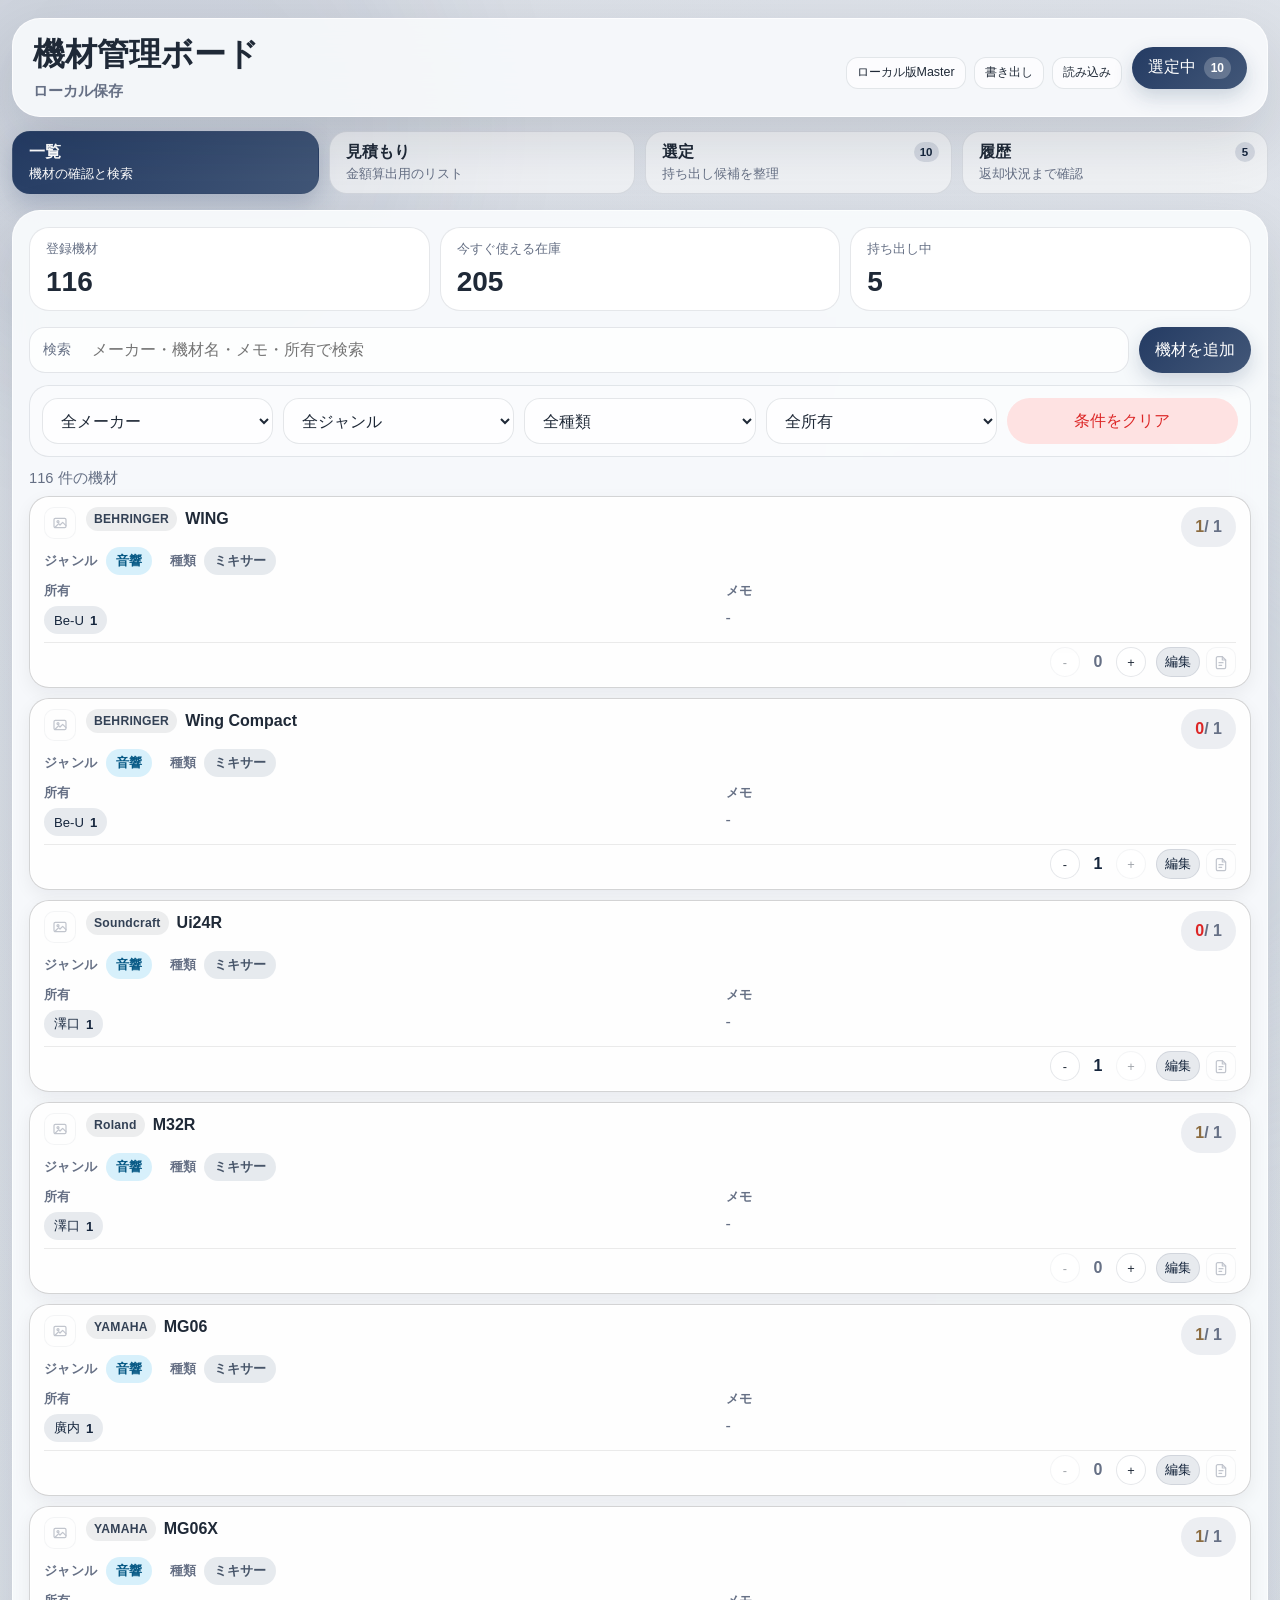
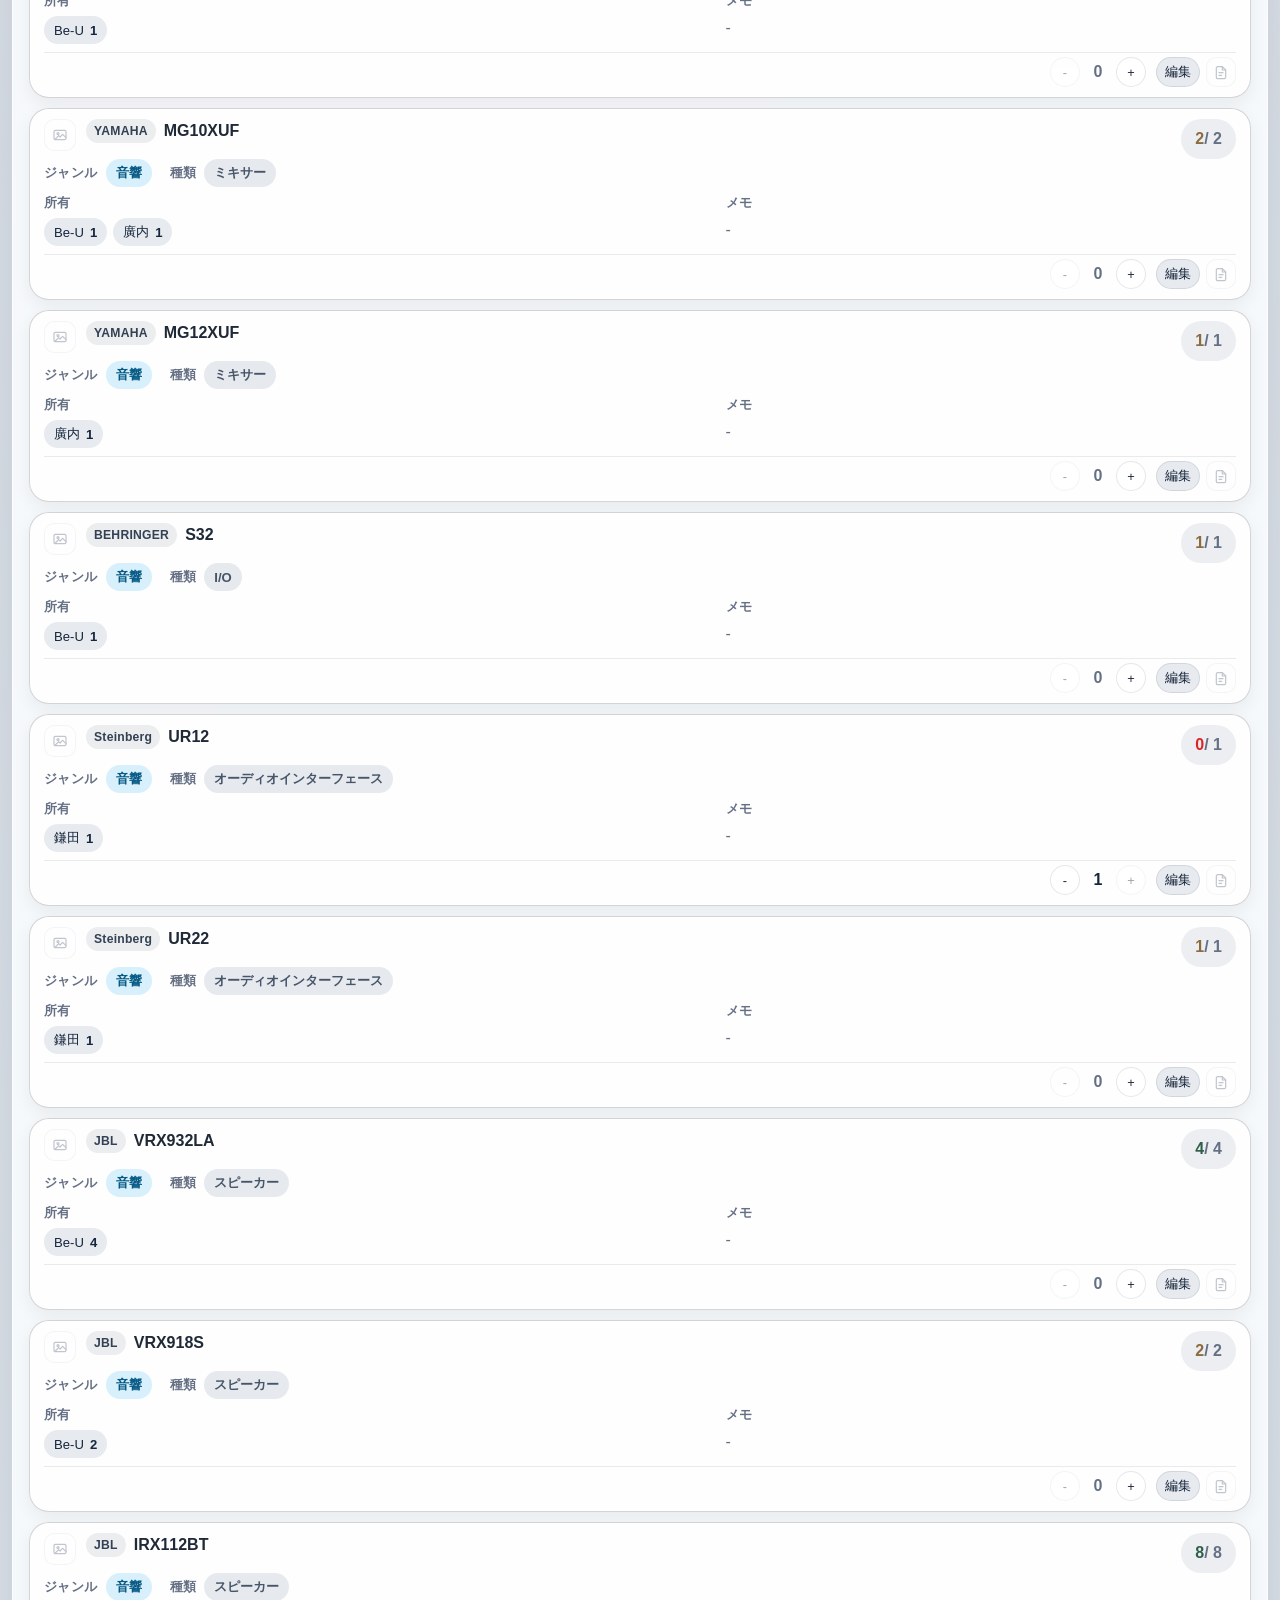
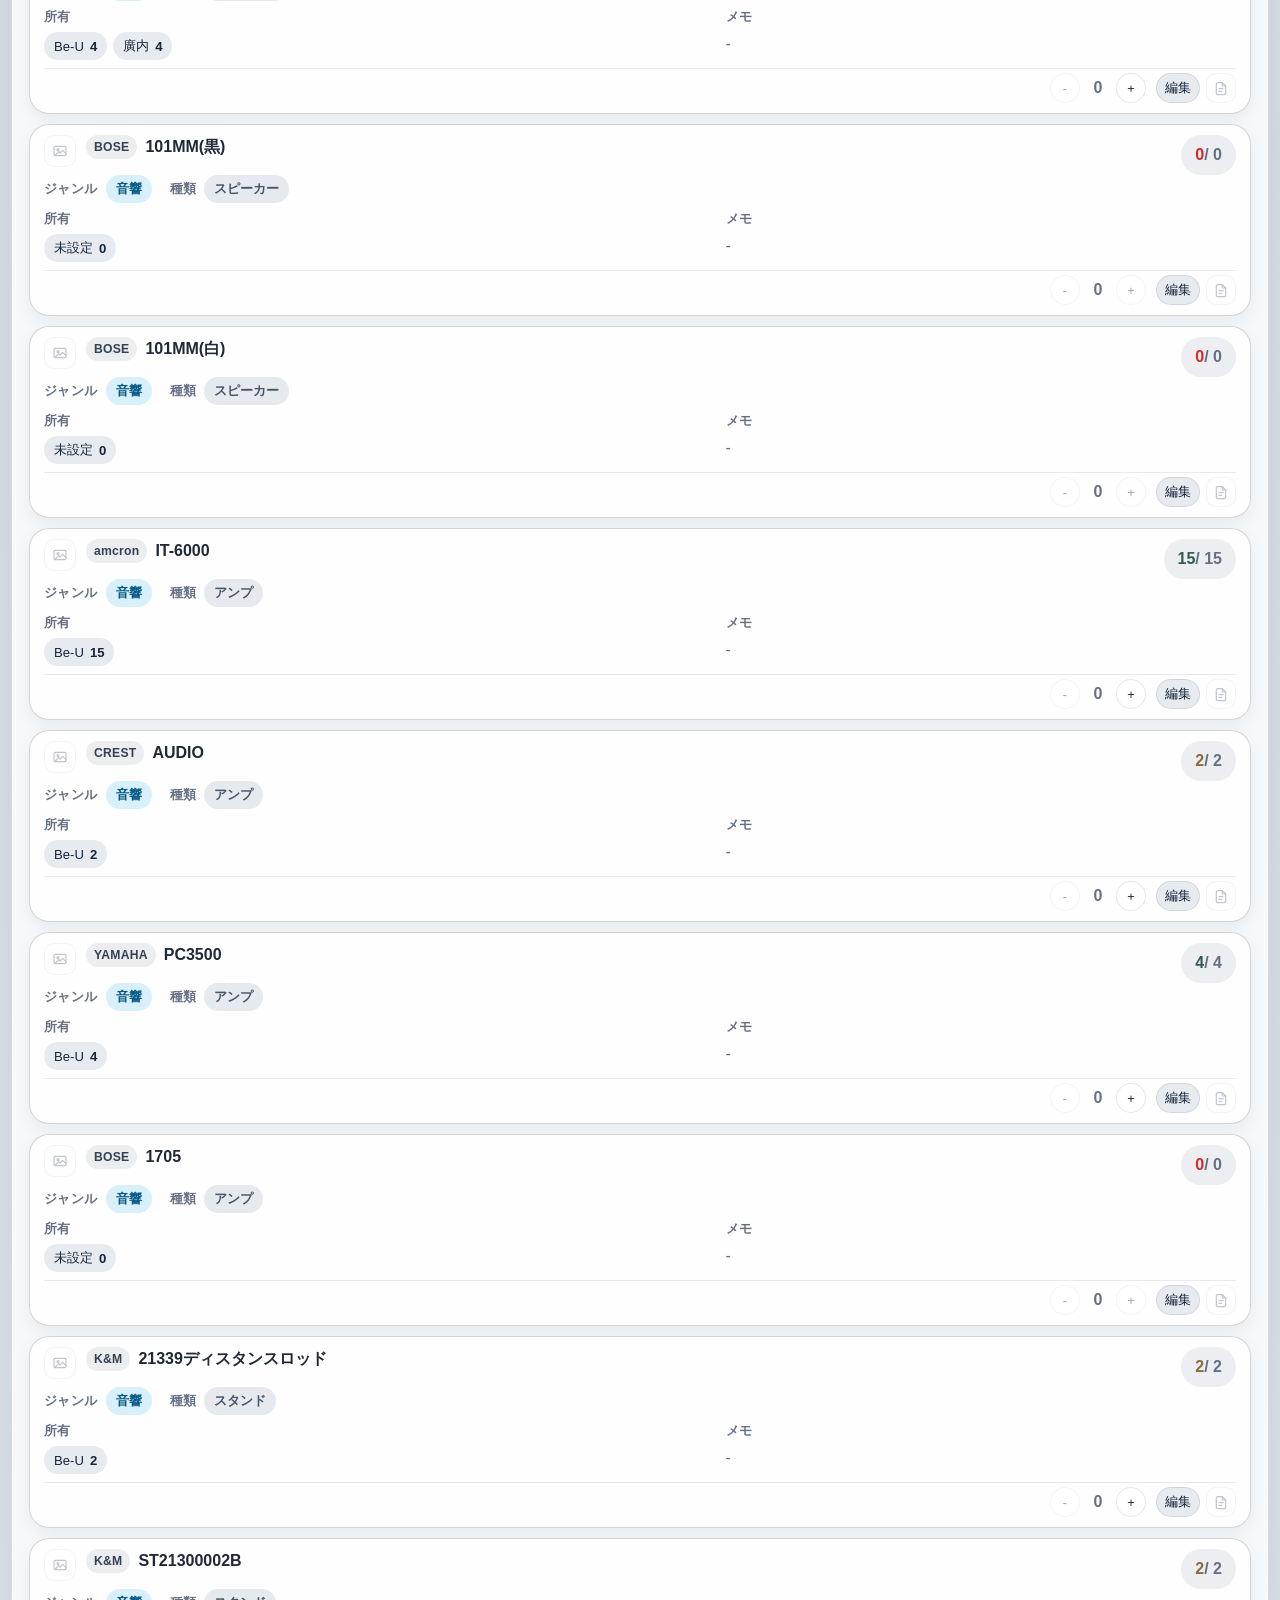
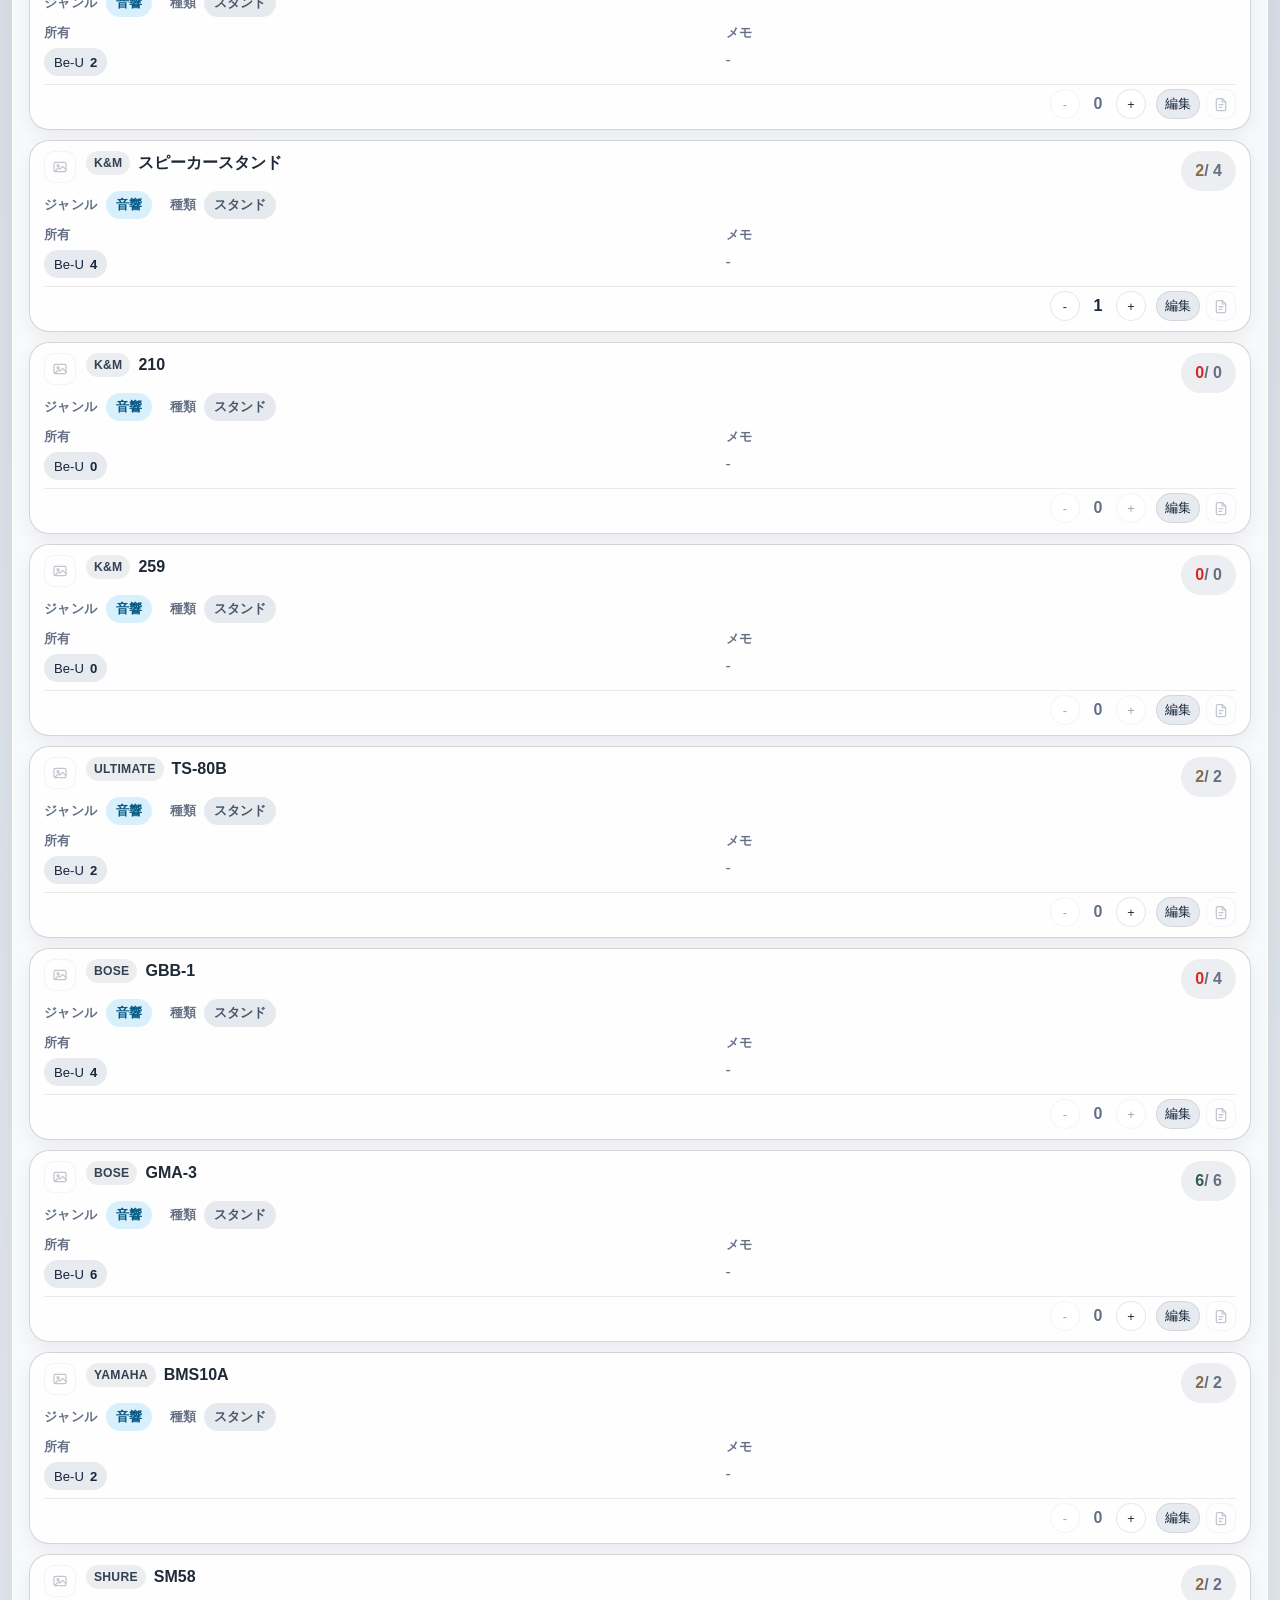
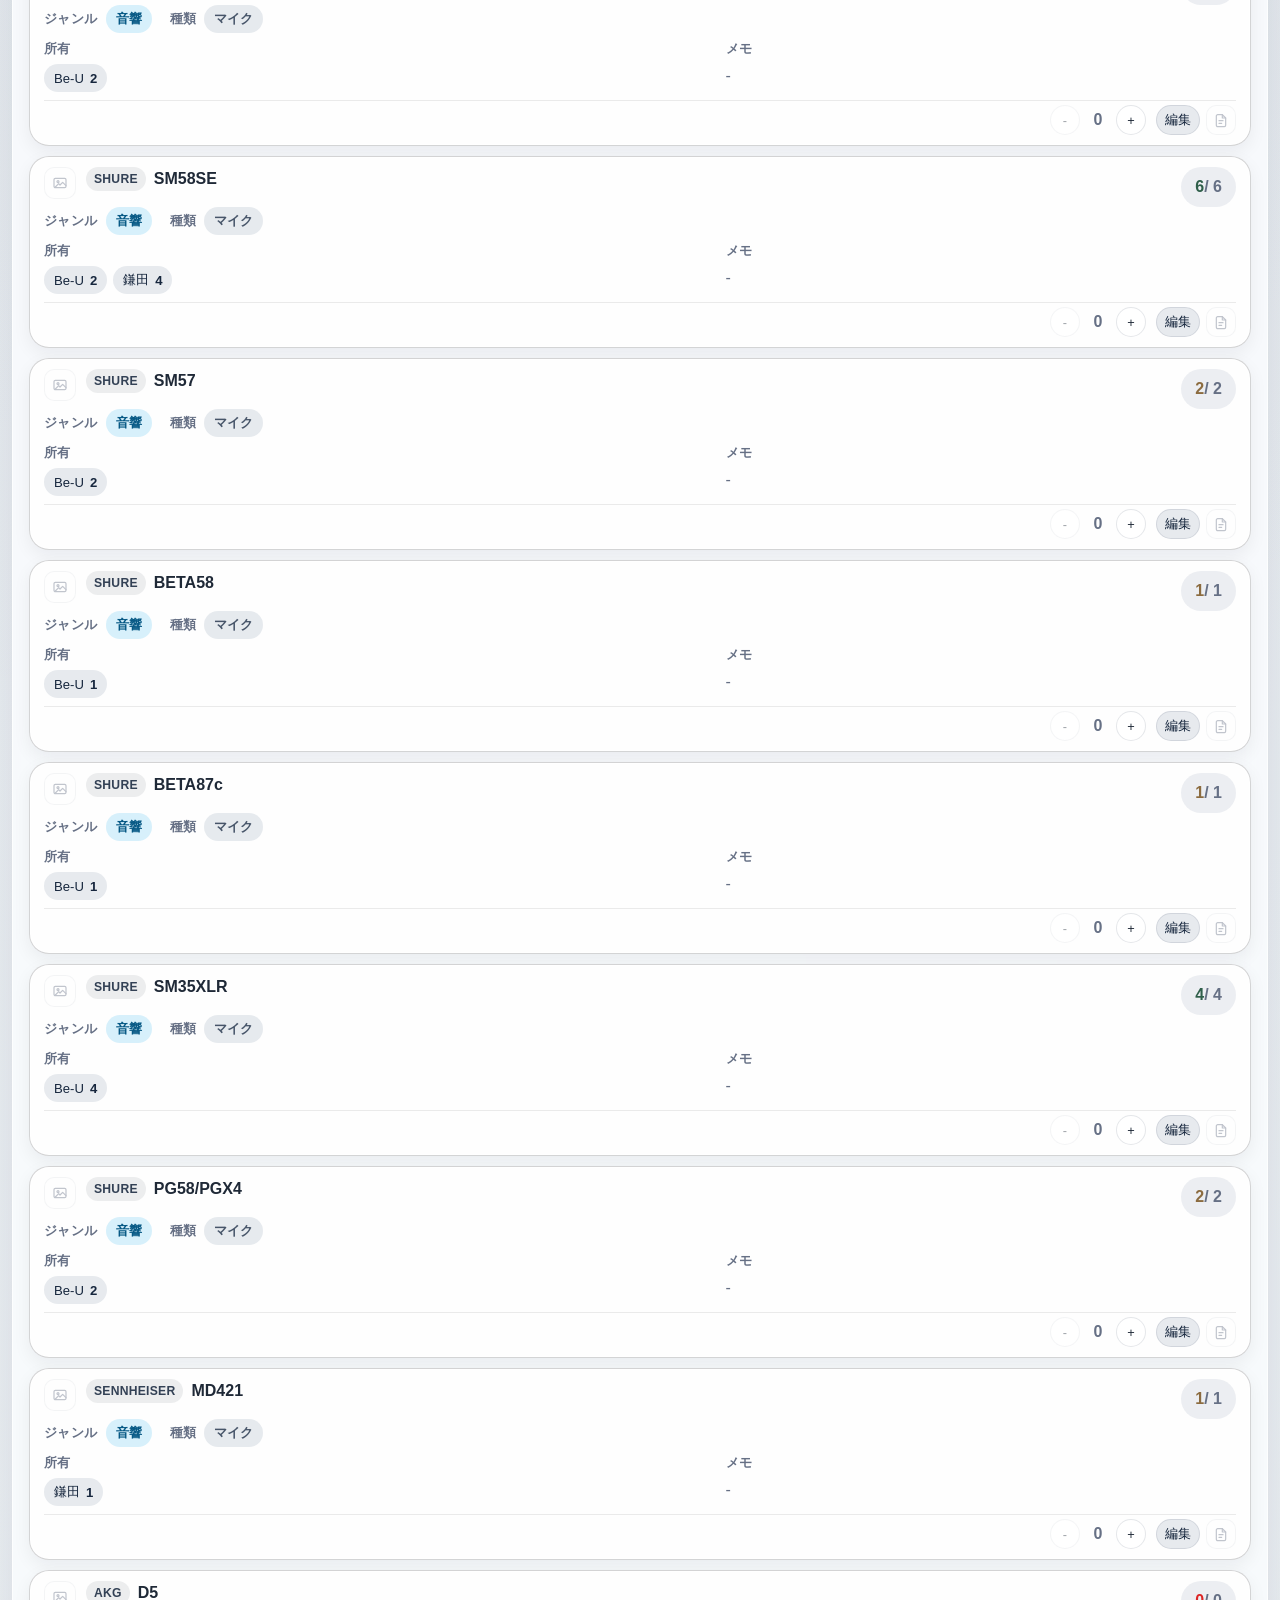
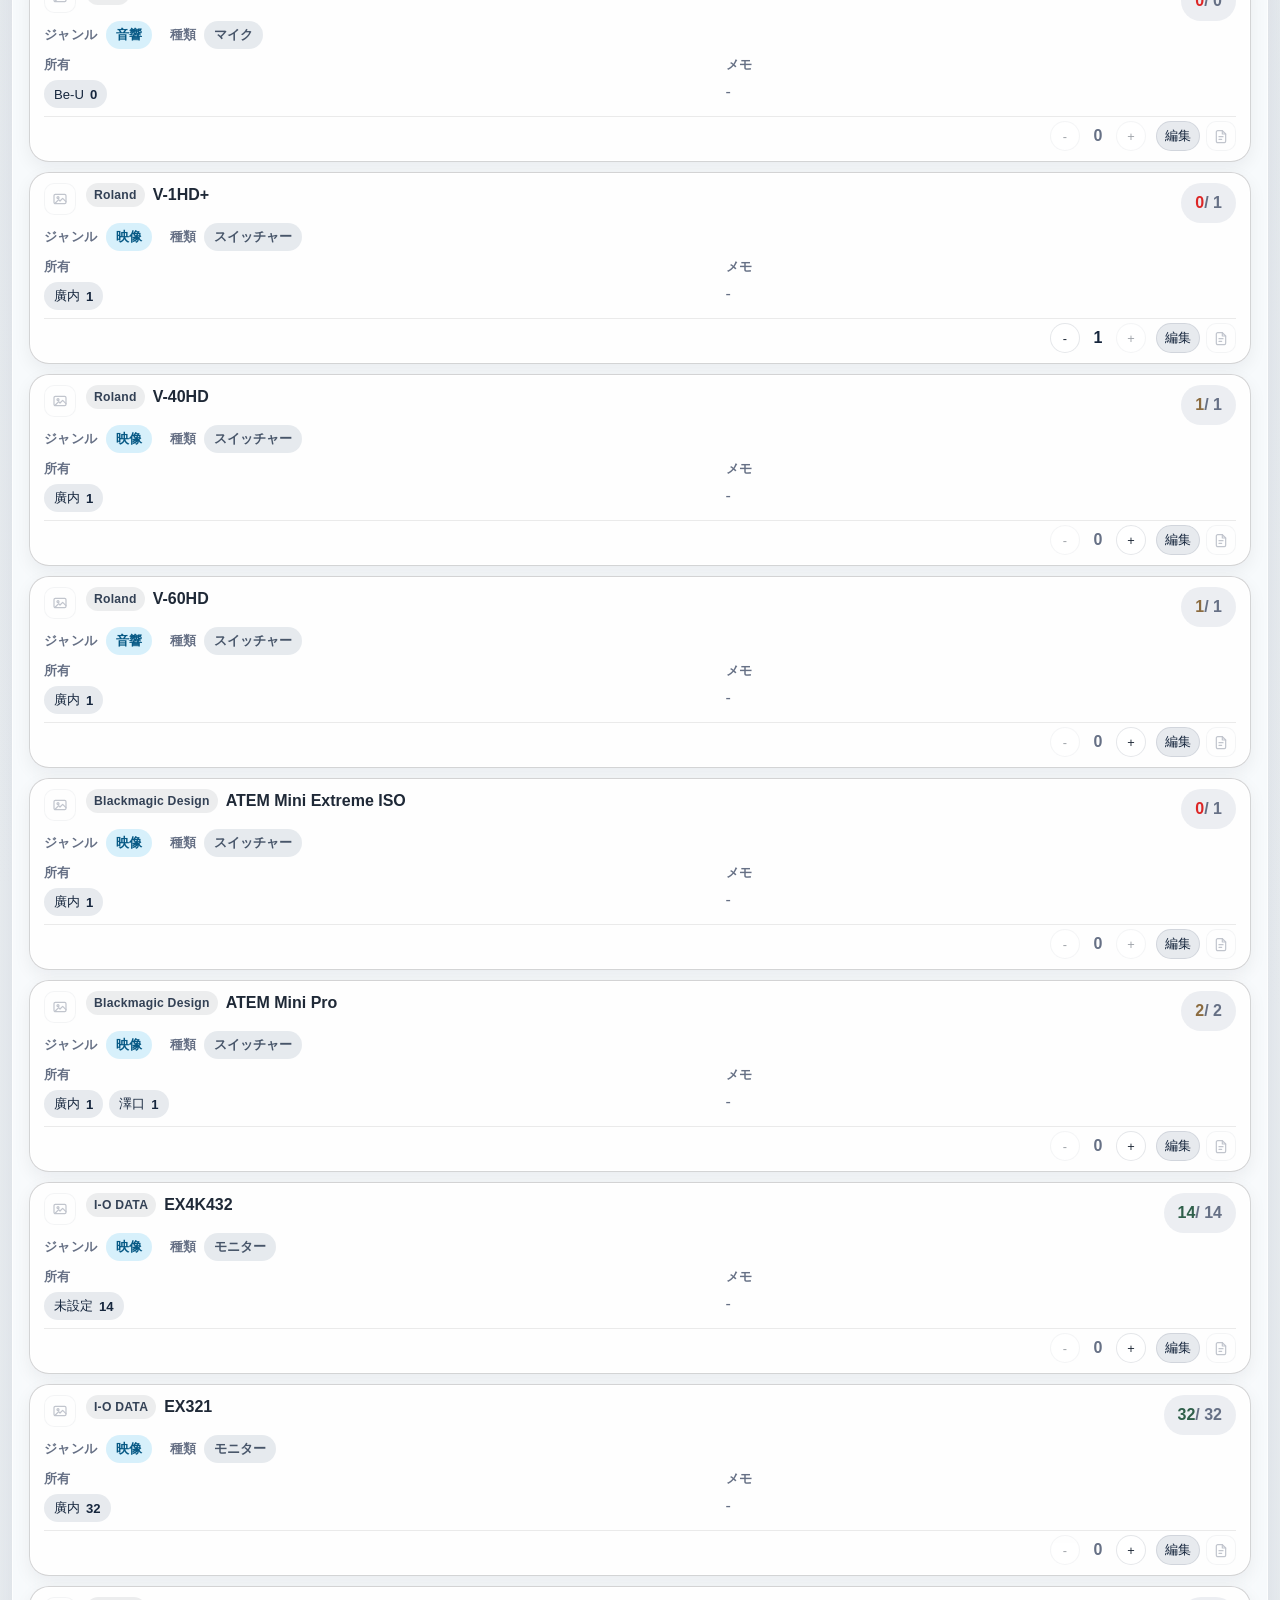
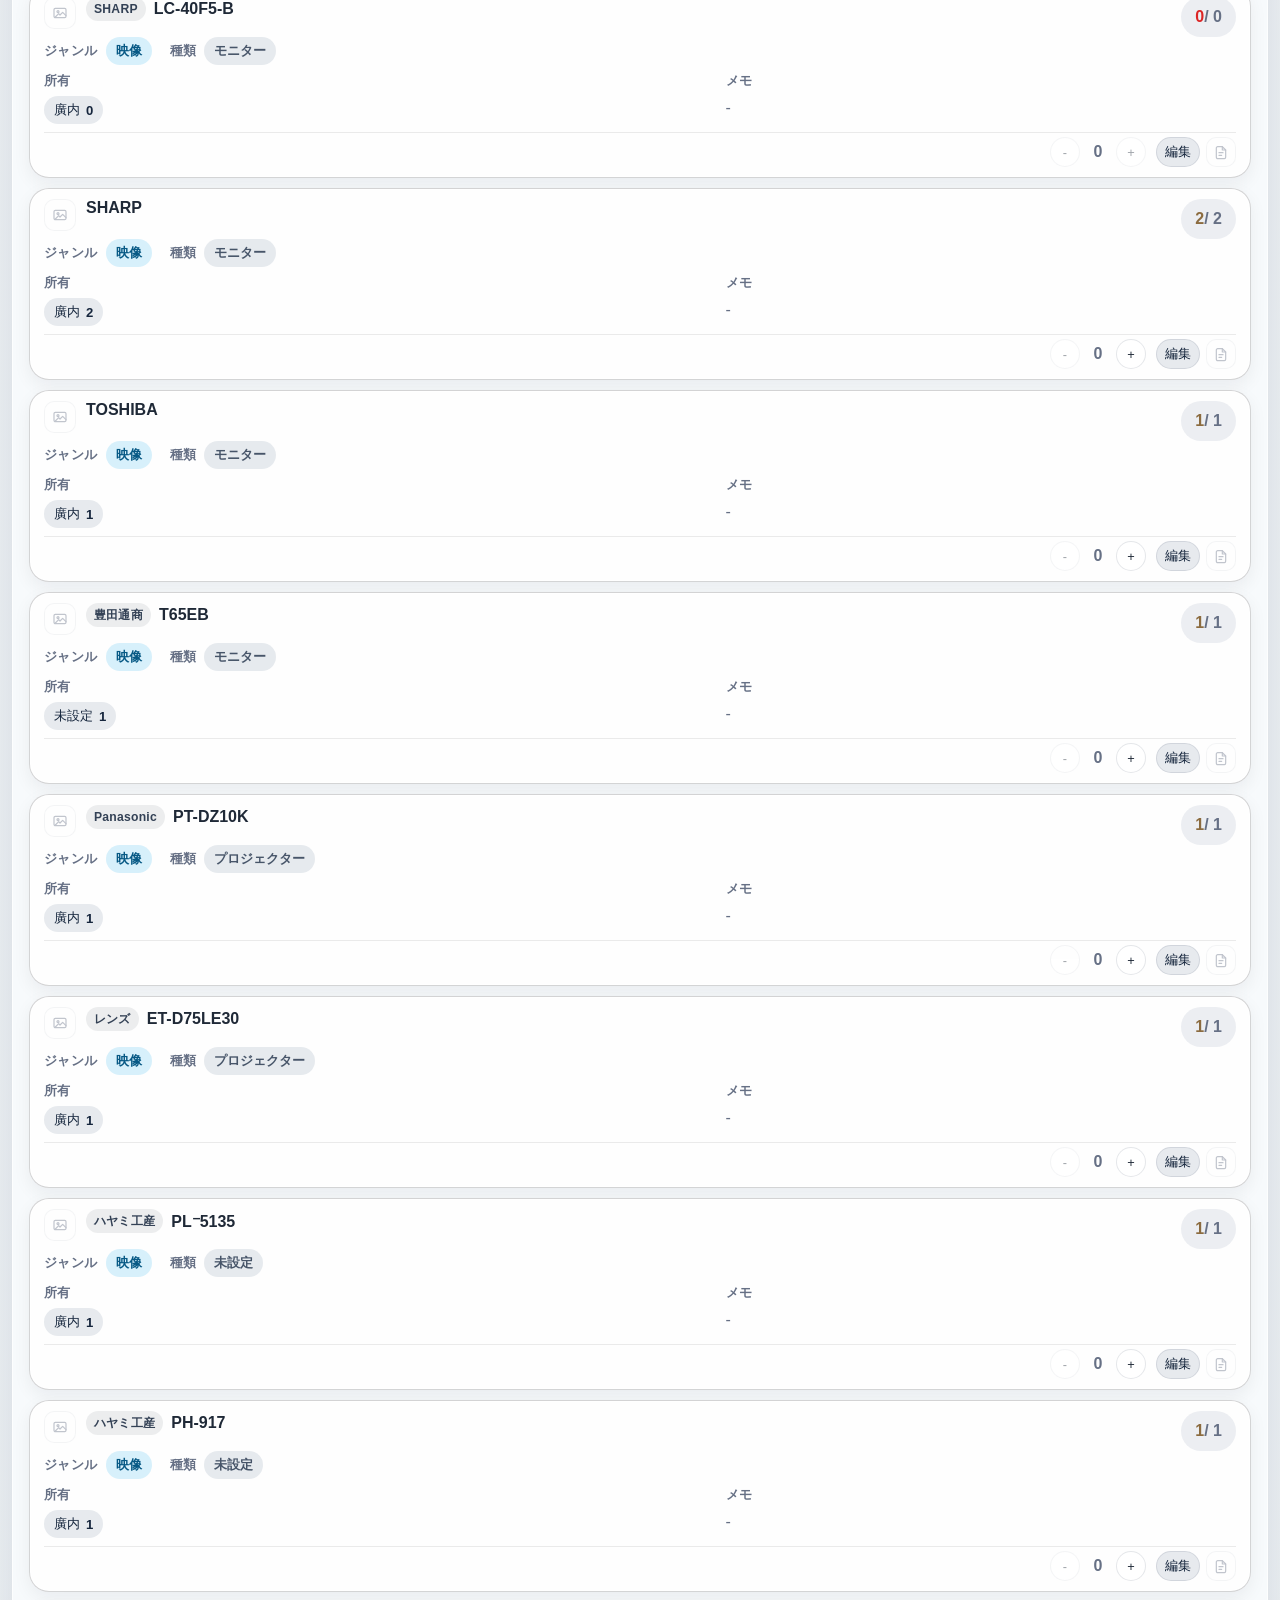
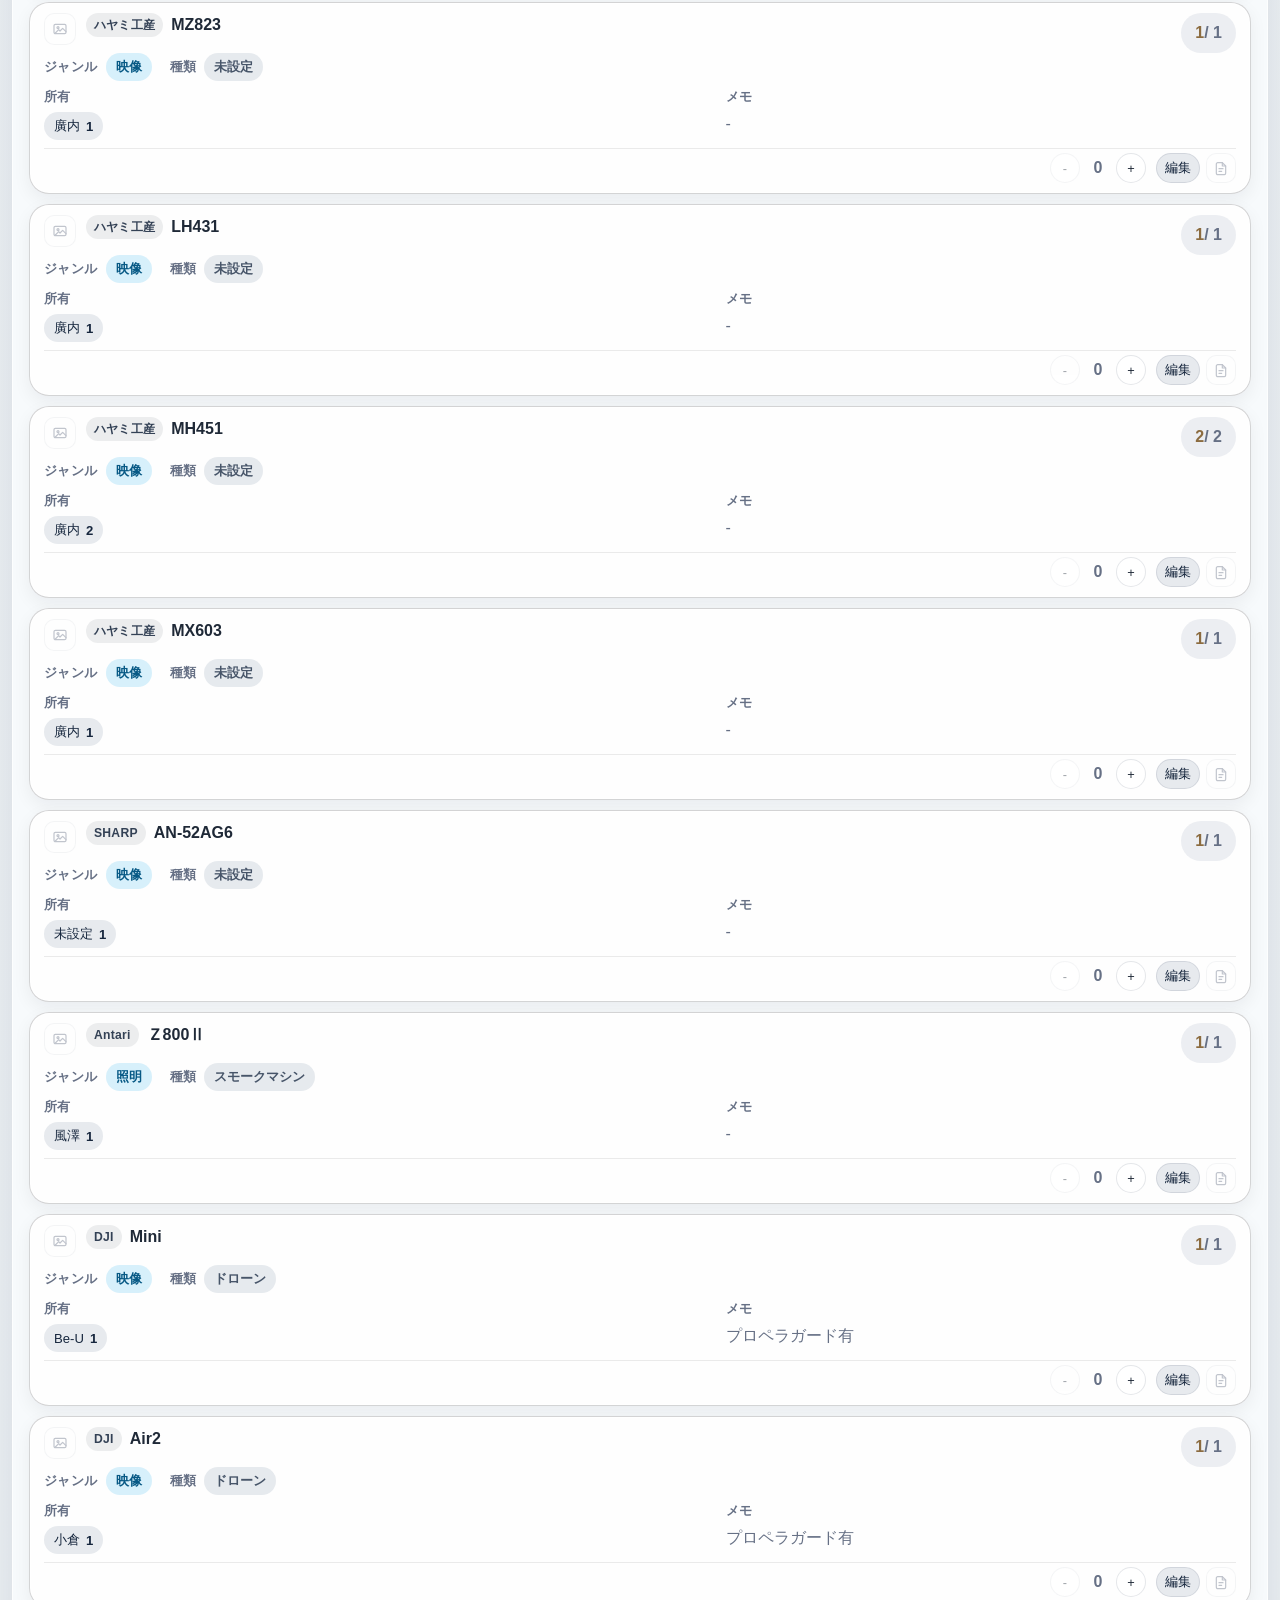
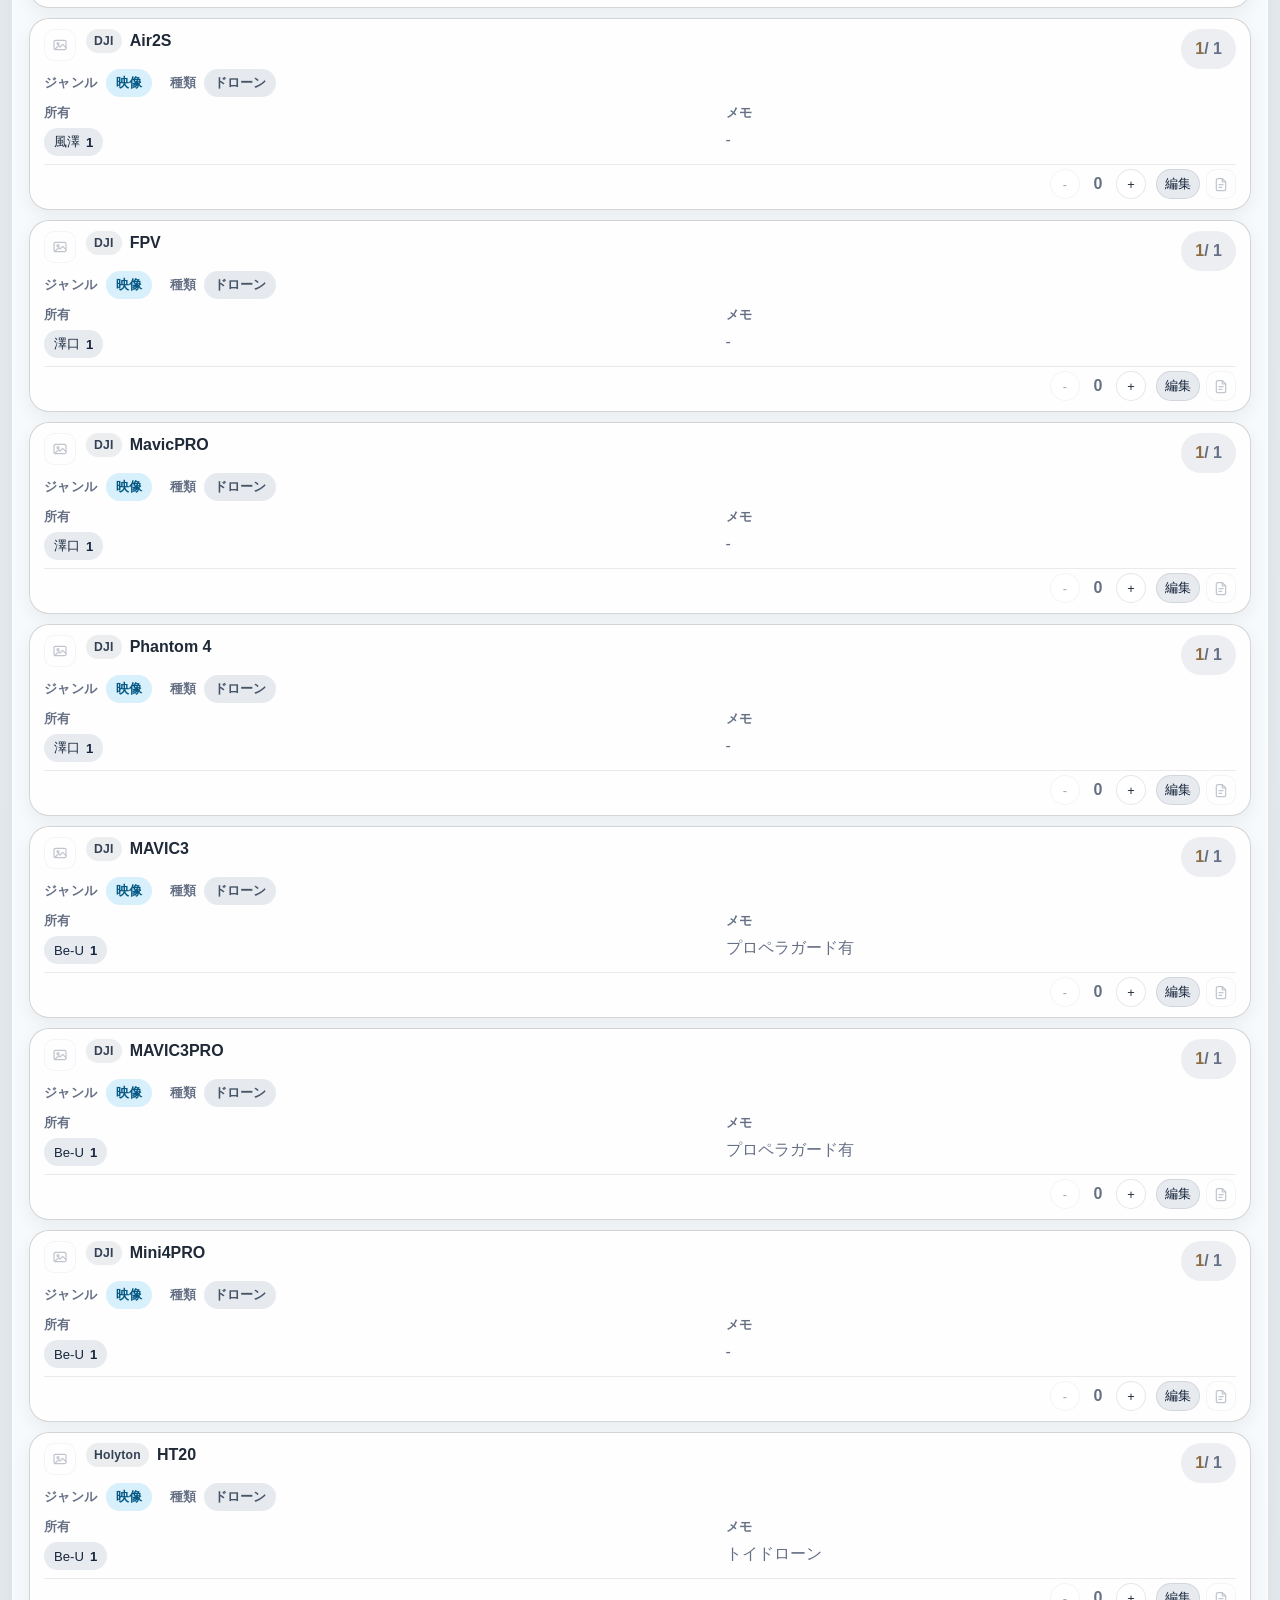
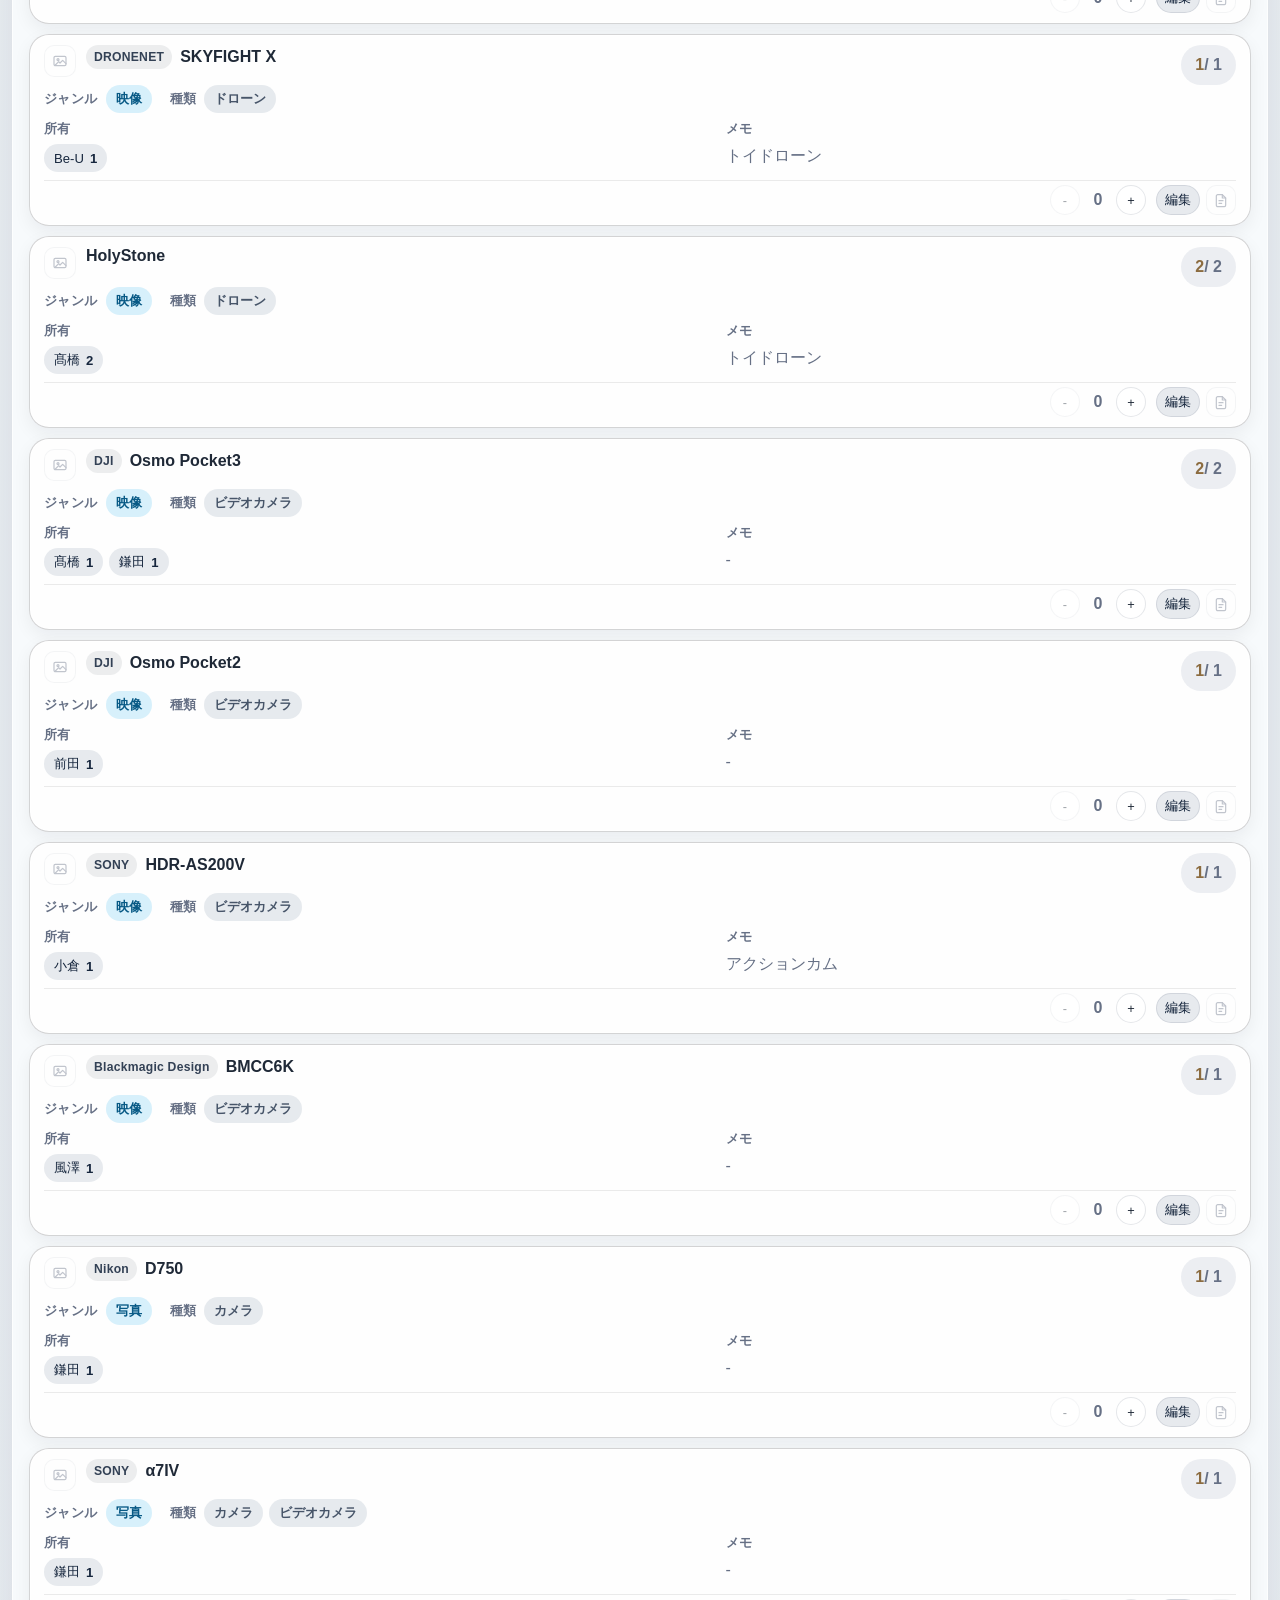
==== commit 8f7ec2f0: "Refactor code structure for improved readability and maintainability Co-authored-by: Copilot <copilo" ====
--- a/機材表ローカル.html
+++ b/機材表ローカル.html
@@ -8,7 +8,7 @@
     <meta property="og:title" content="機材管理 ローカル版" />
     <meta property="og:description" content="機材一覧、現場ごとの選定、持ち出し履歴をブラウザで管理できるローカル版" />
     <meta property="og:type" content="website" />
-    <title>機材管理 ローカル版</title>
+    <title>機材管理 ローカル版 Master</title>
     <link rel="icon" href="data:image/svg+xml,%3Csvg xmlns='http://www.w3.org/2000/svg' viewBox='0 0 64 64'%3E%3Crect x='8' y='14' width='48' height='36' rx='8' fill='%23243b63'/%3E%3Cpath d='M18 24h28M18 32h20M18 40h24' stroke='white' stroke-width='4' stroke-linecap='round'/%3E%3C/svg%3E" />
     <style>
 :root {
@@ -1807,18 +1807,36 @@
     </div>
     <script>
 window.APP_CONFIG = {};
+/* LOCAL_MASTER_META */
+window.__LOCAL_MASTER_META__ = {
+  version: 1,
+  id: "local-master-20260502071650",
+  generatedAt: "2026-05-02T07:16:50.978Z",
+};
+/* LOCAL_MASTER_STATE */
+window.__LOCAL_MASTER_STATE__ = {"equipment":[{"id":1,"manufacturer":"BEHRINGER","name":"WING","genres":["音響"],"genre":"音響","types":["ミキサー"],"stock":1,"price":0,"notes":"","imageUrl":"","imageFileData":"","imageFileName":"","manualUrl":"","manualFileData":"","manualFileName":"","ownerships":[{"name":"Be-U","qty":1}]},{"id":2,"manufacturer":"BEHRINGER","name":"Wing Compact","genres":["音響"],"genre":"音響","types":["ミキサー"],"stock":1,"price":0,"notes":"","imageUrl":"","imageFileData":"","imageFileName":"","manualUrl":"","manualFileData":"","manualFileName":"","ownerships":[{"name":"Be-U","qty":1}]},{"id":3,"manufacturer":"Soundcraft","name":"Ui24R","genres":["音響"],"genre":"音響","types":["ミキサー"],"stock":1,"price":0,"notes":"","imageUrl":"","imageFileData":"","imageFileName":"","manualUrl":"","manualFileData":"","manualFileName":"","ownerships":[{"name":"澤口","qty":1}]},{"id":4,"manufacturer":"Roland","name":"M32R","genres":["音響"],"genre":"音響","types":["ミキサー"],"stock":1,"price":0,"notes":"","imageUrl":"","imageFileData":"","imageFileName":"","manualUrl":"","manualFileData":"","manualFileName":"","ownerships":[{"name":"澤口","qty":1}]},{"id":5,"manufacturer":"YAMAHA","name":"MG06","genres":["音響"],"genre":"音響","types":["ミキサー"],"stock":1,"price":0,"notes":"","imageUrl":"","imageFileData":"","imageFileName":"","manualUrl":"","manualFileData":"","manualFileName":"","ownerships":[{"name":"廣内","qty":1}]},{"id":6,"manufacturer":"YAMAHA","name":"MG06X","genres":["音響"],"genre":"音響","types":["ミキサー"],"stock":1,"price":0,"notes":"","imageUrl":"","imageFileData":"","imageFileName":"","manualUrl":"","manualFileData":"","manualFileName":"","ownerships":[{"name":"Be-U","qty":1}]},{"id":7,"manufacturer":"YAMAHA","name":"MG10XUF","genres":["音響"],"genre":"音響","types":["ミキサー"],"stock":2,"price":0,"notes":"","imageUrl":"","imageFileData":"","imageFileName":"","manualUrl":"","manualFileData":"","manualFileName":"","ownerships":[{"name":"Be-U","qty":1},{"name":"廣内","qty":1}]},{"id":8,"manufacturer":"YAMAHA","name":"MG12XUF","genres":["音響"],"genre":"音響","types":["ミキサー"],"stock":1,"price":0,"notes":"","imageUrl":"","imageFileData":"","imageFileName":"","manualUrl":"","manualFileData":"","manualFileName":"","ownerships":[{"name":"廣内","qty":1}]},{"id":9,"manufacturer":"BEHRINGER","name":"S32","genres":["音響"],"genre":"音響","types":["I/O"],"stock":1,"price":0,"notes":"","imageUrl":"","imageFileData":"","imageFileName":"","manualUrl":"","manualFileData":"","manualFileName":"","ownerships":[{"name":"Be-U","qty":1}]},{"id":10,"manufacturer":"Steinberg","name":"UR12","genres":["音響"],"genre":"音響","types":["オーディオインターフェース"],"stock":1,"price":0,"notes":"","imageUrl":"","imageFileData":"","imageFileName":"","manualUrl":"","manualFileData":"","manualFileName":"","ownerships":[{"name":"鎌田","qty":1}]},{"id":11,"manufacturer":"Steinberg","name":"UR22","genres":["音響"],"genre":"音響","types":["オーディオインターフェース"],"stock":1,"price":0,"notes":"","imageUrl":"","imageFileData":"","imageFileName":"","manualUrl":"","manualFileData":"","manualFileName":"","ownerships":[{"name":"鎌田","qty":1}]},{"id":12,"manufacturer":"JBL","name":"VRX932LA","genres":["音響"],"genre":"音響","types":["スピーカー"],"stock":4,"price":0,"notes":"","imageUrl":"","imageFileData":"","imageFileName":"","manualUrl":"","manualFileData":"","manualFileName":"","ownerships":[{"name":"Be-U","qty":4}]},{"id":13,"manufacturer":"JBL","name":"VRX918S","genres":["音響"],"genre":"音響","types":["スピーカー"],"stock":2,"price":0,"notes":"","imageUrl":"","imageFileData":"","imageFileName":"","manualUrl":"","manualFileData":"","manualFileName":"","ownerships":[{"name":"Be-U","qty":2}]},{"id":14,"manufacturer":"JBL","name":"IRX112BT","genres":["音響"],"genre":"音響","types":["スピーカー"],"stock":8,"price":0,"notes":"","imageUrl":"","imageFileData":"","imageFileName":"","manualUrl":"","manualFileData":"","manualFileName":"","ownerships":[{"name":"Be-U","qty":4},{"name":"廣内","qty":4}]},{"id":15,"manufacturer":"BOSE","name":"101MM(黒)","genres":["音響"],"genre":"音響","types":["スピーカー"],"stock":0,"price":0,"notes":"","imageUrl":"","imageFileData":"","imageFileName":"","manualUrl":"","manualFileData":"","manualFileName":"","ownerships":[{"name":"未設定","qty":0}]},{"id":16,"manufacturer":"BOSE","name":"101MM(白)","genres":["音響"],"genre":"音響","types":["スピーカー"],"stock":0,"price":0,"notes":"","imageUrl":"","imageFileData":"","imageFileName":"","manualUrl":"","manualFileData":"","manualFileName":"","ownerships":[{"name":"未設定","qty":0}]},{"id":17,"manufacturer":"amcron","name":"IT-6000","genres":["音響"],"genre":"音響","types":["アンプ"],"stock":15,"price":0,"notes":"","imageUrl":"","imageFileData":"","imageFileName":"","manualUrl":"","manualFileData":"","manualFileName":"","ownerships":[{"name":"Be-U","qty":15}]},{"id":18,"manufacturer":"CREST","name":"AUDIO","genres":["音響"],"genre":"音響","types":["アンプ"],"stock":2,"price":0,"notes":"","imageUrl":"","imageFileData":"","imageFileName":"","manualUrl":"","manualFileData":"","manualFileName":"","ownerships":[{"name":"Be-U","qty":2}]},{"id":19,"manufacturer":"YAMAHA","name":"PC3500","genres":["音響"],"genre":"音響","types":["アンプ"],"stock":4,"price":0,"notes":"","imageUrl":"","imageFileData":"","imageFileName":"","manualUrl":"","manualFileData":"","manualFileName":"","ownerships":[{"name":"Be-U","qty":4}]},{"id":20,"manufacturer":"BOSE","name":"1705","genres":["音響"],"genre":"音響","types":["アンプ"],"stock":0,"price":0,"notes":"","imageUrl":"","imageFileData":"","imageFileName":"","manualUrl":"","manualFileData":"","manualFileName":"","ownerships":[{"name":"未設定","qty":0}]},{"id":21,"manufacturer":"K&M","name":"21339ディスタンスロッド","genres":["音響"],"genre":"音響","types":["スタンド"],"stock":2,"price":0,"notes":"","imageUrl":"","imageFileData":"","imageFileName":"","manualUrl":"","manualFileData":"","manualFileName":"","ownerships":[{"name":"Be-U","qty":2}]},{"id":22,"manufacturer":"K&M","name":"ST21300002B","genres":["音響"],"genre":"音響","types":["スタンド"],"stock":2,"price":0,"notes":"","imageUrl":"","imageFileData":"","imageFileName":"","manualUrl":"","manualFileData":"","manualFileName":"","ownerships":[{"name":"Be-U","qty":2}]},{"id":23,"manufacturer":"K&M","name":"スピーカースタンド","genres":["音響"],"genre":"音響","types":["スタンド"],"stock":4,"price":0,"notes":"","imageUrl":"","imageFileData":"","imageFileName":"","manualUrl":"","manualFileData":"","manualFileName":"","ownerships":[{"name":"Be-U","qty":4}]},{"id":24,"manufacturer":"K&M","name":"210","genres":["音響"],"genre":"音響","types":["スタンド"],"stock":0,"price":0,"notes":"","imageUrl":"","imageFileData":"","imageFileName":"","manualUrl":"","manualFileData":"","manualFileName":"","ownerships":[{"name":"Be-U","qty":0}]},{"id":25,"manufacturer":"K&M","name":"259","genres":["音響"],"genre":"音響","types":["スタンド"],"stock":0,"price":0,"notes":"","imageUrl":"","imageFileData":"","imageFileName":"","manualUrl":"","manualFileData":"","manualFileName":"","ownerships":[{"name":"Be-U","qty":0}]},{"id":26,"manufacturer":"ULTIMATE","name":"TS-80B","genres":["音響"],"genre":"音響","types":["スタンド"],"stock":2,"price":0,"notes":"","imageUrl":"","imageFileData":"","imageFileName":"","manualUrl":"","manualFileData":"","manualFileName":"","ownerships":[{"name":"Be-U","qty":2}]},{"id":27,"manufacturer":"BOSE","name":"GBB-1","genres":["音響"],"genre":"音響","types":["スタンド"],"stock":4,"price":0,"notes":"","imageUrl":"","imageFileData":"","imageFileName":"","manualUrl":"","manualFileData":"","manualFileName":"","ownerships":[{"name":"Be-U","qty":4}]},{"id":28,"manufacturer":"BOSE","name":"GMA-3","genres":["音響"],"genre":"音響","types":["スタンド"],"stock":6,"price":0,"notes":"","imageUrl":"","imageFileData":"","imageFileName":"","manualUrl":"","manualFileData":"","manualFileName":"","ownerships":[{"name":"Be-U","qty":6}]},{"id":29,"manufacturer":"YAMAHA","name":"BMS10A","genres":["音響"],"genre":"音響","types":["スタンド"],"stock":2,"price":0,"notes":"","imageUrl":"","imageFileData":"","imageFileName":"","manualUrl":"","manualFileData":"","manualFileName":"","ownerships":[{"name":"Be-U","qty":2}]},{"id":30,"manufacturer":"SHURE","name":"SM58","genres":["音響"],"genre":"音響","types":["マイク"],"stock":2,"price":0,"notes":"","imageUrl":"","imageFileData":"","imageFileName":"","manualUrl":"","manualFileData":"","manualFileName":"","ownerships":[{"name":"Be-U","qty":2}]},{"id":31,"manufacturer":"SHURE","name":"SM58SE","genres":["音響"],"genre":"音響","types":["マイク"],"stock":6,"price":0,"notes":"","imageUrl":"","imageFileData":"","imageFileName":"","manualUrl":"","manualFileData":"","manualFileName":"","ownerships":[{"name":"Be-U","qty":2},{"name":"鎌田","qty":4}]},{"id":32,"manufacturer":"SHURE","name":"SM57","genres":["音響"],"genre":"音響","types":["マイク"],"stock":2,"price":0,"notes":"","imageUrl":"","imageFileData":"","imageFileName":"","manualUrl":"","manualFileData":"","manualFileName":"","ownerships":[{"name":"Be-U","qty":2}]},{"id":33,"manufacturer":"SHURE","name":"BETA58","genres":["音響"],"genre":"音響","types":["マイク"],"stock":1,"price":0,"notes":"","imageUrl":"","imageFileData":"","imageFileName":"","manualUrl":"","manualFileData":"","manualFileName":"","ownerships":[{"name":"Be-U","qty":1}]},{"id":34,"manufacturer":"SHURE","name":"BETA87c","genres":["音響"],"genre":"音響","types":["マイク"],"stock":1,"price":0,"notes":"","imageUrl":"","imageFileData":"","imageFileName":"","manualUrl":"","manualFileData":"","manualFileName":"","ownerships":[{"name":"Be-U","qty":1}]},{"id":35,"manufacturer":"SHURE","name":"SM35XLR","genres":["音響"],"genre":"音響","types":["マイク"],"stock":4,"price":0,"notes":"","imageUrl":"","imageFileData":"","imageFileName":"","manualUrl":"","manualFileData":"","manualFileName":"","ownerships":[{"name":"Be-U","qty":4}]},{"id":36,"manufacturer":"SHURE","name":"PG58/PGX4","genres":["音響"],"genre":"音響","types":["マイク"],"stock":2,"price":0,"notes":"","imageUrl":"","imageFileData":"","imageFileName":"","manualUrl":"","manualFileData":"","manualFileName":"","ownerships":[{"name":"Be-U","qty":2}]},{"id":37,"manufacturer":"SENNHEISER","name":"MD421","genres":["音響"],"genre":"音響","types":["マイク"],"stock":1,"price":0,"notes":"","imageUrl":"","imageFileData":"","imageFileName":"","manualUrl":"","manualFileData":"","manualFileName":"","ownerships":[{"name":"鎌田","qty":1}]},{"id":38,"manufacturer":"AKG","name":"D5","genres":["音響"],"genre":"音響","types":["マイク"],"stock":0,"price":0,"notes":"","imageUrl":"","imageFileData":"","imageFileName":"","manualUrl":"","manualFileData":"","manualFileName":"","ownerships":[{"name":"Be-U","qty":0}]},{"id":39,"manufacturer":"Roland","name":"V-1HD+","genres":["映像"],"genre":"映像","types":["スイッチャー"],"stock":1,"price":0,"notes":"","imageUrl":"","imageFileData":"","imageFileName":"","manualUrl":"","manualFileData":"","manualFileName":"","ownerships":[{"name":"廣内","qty":1}]},{"id":40,"manufacturer":"Roland","name":"V-40HD","genres":["映像"],"genre":"映像","types":["スイッチャー"],"stock":1,"price":0,"notes":"","imageUrl":"","imageFileData":"","imageFileName":"","manualUrl":"","manualFileData":"","manualFileName":"","ownerships":[{"name":"廣内","qty":1}]},{"id":41,"manufacturer":"Roland","name":"V-60HD","genres":["音響"],"genre":"音響","types":["スイッチャー"],"stock":1,"price":0,"notes":"","imageUrl":"","imageFileData":"","imageFileName":"","manualUrl":"","manualFileData":"","manualFileName":"","ownerships":[{"name":"廣内","qty":1}]},{"id":42,"manufacturer":"Blackmagic Design","name":"ATEM Mini Extreme ISO","genres":["映像"],"genre":"映像","types":["スイッチャー"],"stock":1,"price":0,"notes":"","imageUrl":"","imageFileData":"","imageFileName":"","manualUrl":"","manualFileData":"","manualFileName":"","ownerships":[{"name":"廣内","qty":1}]},{"id":43,"manufacturer":"Blackmagic Design","name":"ATEM Mini Pro","genres":["映像"],"genre":"映像","types":["スイッチャー"],"stock":2,"price":0,"notes":"","imageUrl":"","imageFileData":"","imageFileName":"","manualUrl":"","manualFileData":"","manualFileName":"","ownerships":[{"name":"廣内","qty":1},{"name":"澤口","qty":1}]},{"id":44,"manufacturer":"I-O DATA","name":"EX4K432","genres":["映像"],"genre":"映像","types":["モニター"],"stock":14,"price":0,"notes":"","imageUrl":"","imageFileData":"","imageFileName":"","manualUrl":"","manualFileData":"","manualFileName":"","ownerships":[{"name":"未設定","qty":14}]},{"id":45,"manufacturer":"I-O DATA","name":"EX321","genres":["映像"],"genre":"映像","types":["モニター"],"stock":32,"price":0,"notes":"","imageUrl":"","imageFileData":"","imageFileName":"","manualUrl":"","manualFileData":"","manualFileName":"","ownerships":[{"name":"廣内","qty":32}]},{"id":46,"manufacturer":"SHARP","name":"LC-40F5-B","genres":["映像"],"genre":"映像","types":["モニター"],"stock":0,"price":0,"notes":"","imageUrl":"","imageFileData":"","imageFileName":"","manualUrl":"","manualFileData":"","manualFileName":"","ownerships":[{"name":"廣内","qty":0}]},{"id":47,"manufacturer":"","name":"SHARP","genres":["映像"],"genre":"映像","types":["モニター"],"stock":2,"price":0,"notes":"","imageUrl":"","imageFileData":"","imageFileName":"","manualUrl":"","manualFileData":"","manualFileName":"","ownerships":[{"name":"廣内","qty":2}]},{"id":48,"manufacturer":"","name":"TOSHIBA","genres":["映像"],"genre":"映像","types":["モニター"],"stock":1,"price":0,"notes":"","imageUrl":"","imageFileData":"","imageFileName":"","manualUrl":"","manualFileData":"","manualFileName":"","ownerships":[{"name":"廣内","qty":1}]},{"id":49,"manufacturer":"豊田通商","name":"T65EB","genres":["映像"],"genre":"映像","types":["モニター"],"stock":1,"price":0,"notes":"","imageUrl":"","imageFileData":"","imageFileName":"","manualUrl":"","manualFileData":"","manualFileName":"","ownerships":[{"name":"未設定","qty":1}]},{"id":50,"manufacturer":"Panasonic","name":"PT-DZ10K","genres":["映像"],"genre":"映像","types":["プロジェクター"],"stock":1,"price":0,"notes":"","imageUrl":"","imageFileData":"","imageFileName":"","manualUrl":"","manualFileData":"","manualFileName":"","ownerships":[{"name":"廣内","qty":1}]},{"id":51,"manufacturer":"レンズ","name":"ET-D75LE30","genres":["映像"],"genre":"映像","types":["プロジェクター"],"stock":1,"price":0,"notes":"","imageUrl":"","imageFileData":"","imageFileName":"","manualUrl":"","manualFileData":"","manualFileName":"","ownerships":[{"name":"廣内","qty":1}]},{"id":52,"manufacturer":"ハヤミ工産","name":"PL⁻5135","genres":["映像"],"genre":"映像","types":[],"stock":1,"price":0,"notes":"","imageUrl":"","imageFileData":"","imageFileName":"","manualUrl":"","manualFileData":"","manualFileName":"","ownerships":[{"name":"廣内","qty":1}]},{"id":53,"manufacturer":"ハヤミ工産","name":"PH-917","genres":["映像"],"genre":"映像","types":[],"stock":1,"price":0,"notes":"","imageUrl":"","imageFileData":"","imageFileName":"","manualUrl":"","manualFileData":"","manualFileName":"","ownerships":[{"name":"廣内","qty":1}]},{"id":54,"manufacturer":"ハヤミ工産","name":"MZ823","genres":["映像"],"genre":"映像","types":[],"stock":1,"price":0,"notes":"","imageUrl":"","imageFileData":"","imageFileName":"","manualUrl":"","manualFileData":"","manualFileName":"","ownerships":[{"name":"廣内","qty":1}]},{"id":55,"manufacturer":"ハヤミ工産","name":"LH431","genres":["映像"],"genre":"映像","types":[],"stock":1,"price":0,"notes":"","imageUrl":"","imageFileData":"","imageFileName":"","manualUrl":"","manualFileData":"","manualFileName":"","ownerships":[{"name":"廣内","qty":1}]},{"id":56,"manufacturer":"ハヤミ工産","name":"MH451","genres":["映像"],"genre":"映像","types":[],"stock":2,"price":0,"notes":"","imageUrl":"","imageFileData":"","imageFileName":"","manualUrl":"","manualFileData":"","manualFileName":"","ownerships":[{"name":"廣内","qty":2}]},{"id":57,"manufacturer":"ハヤミ工産","name":"MX603","genres":["映像"],"genre":"映像","types":[],"stock":1,"price":0,"notes":"","imageUrl":"","imageFileData":"","imageFileName":"","manualUrl":"","manualFileData":"","manualFileName":"","ownerships":[{"name":"廣内","qty":1}]},{"id":58,"manufacturer":"SHARP","name":"AN-52AG6","genres":["映像"],"genre":"映像","types":[],"stock":1,"price":0,"notes":"","imageUrl":"","imageFileData":"","imageFileName":"","manualUrl":"","manualFileData":"","manualFileName":"","ownerships":[{"name":"未設定","qty":1}]},{"id":59,"manufacturer":"Antari","name":"Ｚ800Ⅱ","genres":["照明"],"genre":"照明","types":["スモークマシン"],"stock":1,"price":0,"notes":"","imageUrl":"","imageFileData":"","imageFileName":"","manualUrl":"","manualFileData":"","manualFileName":"","ownerships":[{"name":"風澤","qty":1}]},{"id":60,"manufacturer":"DJI","name":"Mini","genres":["映像"],"genre":"映像","types":["ドローン"],"stock":1,"price":0,"notes":"プロペラガード有","imageUrl":"","imageFileData":"","imageFileName":"","manualUrl":"","manualFileData":"","manualFileName":"","ownerships":[{"name":"Be-U","qty":1}]},{"id":61,"manufacturer":"DJI","name":"Air2","genres":["映像"],"genre":"映像","types":["ドローン"],"stock":1,"price":0,"notes":"プロペラガード有","imageUrl":"","imageFileData":"","imageFileName":"","manualUrl":"","manualFileData":"","manualFileName":"","ownerships":[{"name":"小倉","qty":1}]},{"id":62,"manufacturer":"DJI","name":"Air2S","genres":["映像"],"genre":"映像","types":["ドローン"],"stock":1,"price":0,"notes":"","imageUrl":"","imageFileData":"","imageFileName":"","manualUrl":"","manualFileData":"","manualFileName":"","ownerships":[{"name":"風澤","qty":1}]},{"id":63,"manufacturer":"DJI","name":"FPV","genres":["映像"],"genre":"映像","types":["ドローン"],"stock":1,"price":0,"notes":"","imageUrl":"","imageFileData":"","imageFileName":"","manualUrl":"","manualFileData":"","manualFileName":"","ownerships":[{"name":"澤口","qty":1}]},{"id":64,"manufacturer":"DJI","name":"MavicPRO","genres":["映像"],"genre":"映像","types":["ドローン"],"stock":1,"price":0,"notes":"","imageUrl":"","imageFileData":"","imageFileName":"","manualUrl":"","manualFileData":"","manualFileName":"","ownerships":[{"name":"澤口","qty":1}]},{"id":65,"manufacturer":"DJI","name":"Phantom 4","genres":["映像"],"genre":"映像","types":["ドローン"],"stock":1,"price":0,"notes":"","imageUrl":"","imageFileData":"","imageFileName":"","manualUrl":"","manualFileData":"","manualFileName":"","ownerships":[{"name":"澤口","qty":1}]},{"id":66,"manufacturer":"DJI","name":"MAVIC3","genres":["映像"],"genre":"映像","types":["ドローン"],"stock":1,"price":0,"notes":"プロペラガード有","imageUrl":"","imageFileData":"","imageFileName":"","manualUrl":"","manualFileData":"","manualFileName":"","ownerships":[{"name":"Be-U","qty":1}]},{"id":67,"manufacturer":"DJI","name":"MAVIC3PRO","genres":["映像"],"genre":"映像","types":["ドローン"],"stock":1,"price":0,"notes":"プロペラガード有","imageUrl":"","imageFileData":"","imageFileName":"","manualUrl":"","manualFileData":"","manualFileName":"","ownerships":[{"name":"Be-U","qty":1}]},{"id":68,"manufacturer":"DJI","name":"Mini4PRO","genres":["映像"],"genre":"映像","types":["ドローン"],"stock":1,"price":0,"notes":"","imageUrl":"","imageFileData":"","imageFileName":"","manualUrl":"","manualFileData":"","manualFileName":"","ownerships":[{"name":"Be-U","qty":1}]},{"id":69,"manufacturer":"Holyton","name":"HT20","genres":["映像"],"genre":"映像","types":["ドローン"],"stock":1,"price":0,"notes":"トイドローン","imageUrl":"","imageFileData":"","imageFileName":"","manualUrl":"","manualFileData":"","manualFileName":"","ownerships":[{"name":"Be-U","qty":1}]},{"id":70,"manufacturer":"DRONENET","name":"SKYFIGHT X","genres":["映像"],"genre":"映像","types":["ドローン"],"stock":1,"price":0,"notes":"トイドローン","imageUrl":"","imageFileData":"","imageFileName":"","manualUrl":"","manualFileData":"","manualFileName":"","ownerships":[{"name":"Be-U","qty":1}]},{"id":71,"manufacturer":"","name":"HolyStone","genres":["映像"],"genre":"映像","types":["ドローン"],"stock":2,"price":0,"notes":"トイドローン","imageUrl":"","imageFileData":"","imageFileName":"","manualUrl":"","manualFileData":"","manualFileName":"","ownerships":[{"name":"髙橋","qty":2}]},{"id":72,"manufacturer":"DJI","name":"Osmo Pocket3","genres":["映像"],"genre":"映像","types":["ビデオカメラ"],"stock":2,"price":0,"notes":"","imageUrl":"","imageFileData":"","imageFileName":"","manualUrl":"","manualFileData":"","manualFileName":"","ownerships":[{"name":"髙橋","qty":1},{"name":"鎌田","qty":1}]},{"id":73,"manufacturer":"DJI","name":"Osmo Pocket2","genres":["映像"],"genre":"映像","types":["ビデオカメラ"],"stock":1,"price":0,"notes":"","imageUrl":"","imageFileData":"","imageFileName":"","manualUrl":"","manualFileData":"","manualFileName":"","ownerships":[{"name":"前田","qty":1}]},{"id":74,"manufacturer":"SONY","name":"HDR-AS200V","genres":["映像"],"genre":"映像","types":["ビデオカメラ"],"stock":1,"price":0,"notes":"アクションカム","imageUrl":"","imageFileData":"","imageFileName":"","manualUrl":"","manualFileData":"","manualFileName":"","ownerships":[{"name":"小倉","qty":1}]},{"id":75,"manufacturer":"Blackmagic Design","name":"BMCC6K","genres":["映像"],"genre":"映像","types":["ビデオカメラ"],"stock":1,"price":0,"notes":"","imageUrl":"","imageFileData":"","imageFileName":"","manualUrl":"","manualFileData":"","manualFileName":"","ownerships":[{"name":"風澤","qty":1}]},{"id":76,"manufacturer":"Nikon","name":"D750","genres":["写真"],"genre":"写真","types":["カメラ"],"stock":1,"price":0,"notes":"","imageUrl":"","imageFileData":"","imageFileName":"","manualUrl":"","manualFileData":"","manualFileName":"","ownerships":[{"name":"鎌田","qty":1}]},{"id":77,"manufacturer":"SONY","name":"α7IV","genres":["写真"],"genre":"写真","types":["カメラ","ビデオカメラ"],"stock":1,"price":0,"notes":"","imageUrl":"","imageFileData":"","imageFileName":"","manualUrl":"","manualFileData":"","manualFileName":"","ownerships":[{"name":"鎌田","qty":1}]},{"id":78,"manufacturer":"SONY","name":"A7C","genres":["映像","写真"],"genre":"映像","types":["カメラ","ビデオカメラ"],"stock":1,"price":0,"notes":"","imageUrl":"","imageFileData":"","imageFileName":"","manualUrl":"","manualFileData":"","manualFileName":"","ownerships":[{"name":"前田","qty":1}]},{"id":79,"manufacturer":"SONY","name":"ZV-1","genres":["写真","映像"],"genre":"写真","types":["カメラ","ビデオカメラ"],"stock":1,"price":0,"notes":"","imageUrl":"","imageFileData":"","imageFileName":"","manualUrl":"","manualFileData":"","manualFileName":"","ownerships":[{"name":"前田","qty":1}]},{"id":80,"manufacturer":"FUJIFILM","name":"X-T5","genres":["写真"],"genre":"写真","types":["カメラ"],"stock":1,"price":0,"notes":"","imageUrl":"","imageFileData":"","imageFileName":"","manualUrl":"","manualFileData":"","manualFileName":"","ownerships":[{"name":"風澤","qty":1}]},{"id":81,"manufacturer":"Nikon","name":"D3300","genres":["写真"],"genre":"写真","types":["カメラ"],"stock":1,"price":0,"notes":"","imageUrl":"","imageFileData":"","imageFileName":"","manualUrl":"","manualFileData":"","manualFileName":"","ownerships":[{"name":"鎌田","qty":1}]},{"id":82,"manufacturer":"Canon","name":"EOS 5D Mark3","genres":["写真"],"genre":"写真","types":["カメラ"],"stock":1,"price":0,"notes":"","imageUrl":"","imageFileData":"","imageFileName":"","manualUrl":"","manualFileData":"","manualFileName":"","ownerships":[{"name":"松宮","qty":1}]},{"id":83,"manufacturer":"Canon","name":"EOS R5","genres":["写真"],"genre":"写真","types":["カメラ","ビデオカメラ"],"stock":1,"price":0,"notes":"","imageUrl":"","imageFileData":"","imageFileName":"","manualUrl":"","manualFileData":"","manualFileName":"","ownerships":[{"name":"松宮","qty":1}]},{"id":84,"manufacturer":"Canon","name":"EOS R6","genres":["写真"],"genre":"写真","types":["カメラ","ビデオカメラ"],"stock":1,"price":0,"notes":"","imageUrl":"","imageFileData":"","imageFileName":"","manualUrl":"","manualFileData":"","manualFileName":"","ownerships":[{"name":"小倉","qty":1}]},{"id":85,"manufacturer":"Canon","name":"EOS 6DMK2","genres":["写真"],"genre":"写真","types":["カメラ"],"stock":1,"price":0,"notes":"","imageUrl":"","imageFileData":"","imageFileName":"","manualUrl":"","manualFileData":"","manualFileName":"","ownerships":[{"name":"小倉","qty":1}]},{"id":86,"manufacturer":"Canon","name":"5D Mark4","genres":["写真"],"genre":"写真","types":["カメラ"],"stock":0,"price":0,"notes":"","imageUrl":"","imageFileData":"","imageFileName":"","manualUrl":"","manualFileData":"","manualFileName":"","ownerships":[{"name":"風澤","qty":0}]},{"id":87,"manufacturer":"Canon","name":"EOSkissx7","genres":["写真"],"genre":"写真","types":["カメラ"],"stock":1,"price":0,"notes":"","imageUrl":"","imageFileData":"","imageFileName":"","manualUrl":"","manualFileData":"","manualFileName":"","ownerships":[{"name":"前田","qty":1}]},{"id":88,"manufacturer":"Canon","name":"C100mk2","genres":["映像"],"genre":"映像","types":["ビデオカメラ"],"stock":1,"price":0,"notes":"","imageUrl":"","imageFileData":"","imageFileName":"","manualUrl":"","manualFileData":"","manualFileName":"","ownerships":[{"name":"小倉","qty":1}]},{"id":89,"manufacturer":"SONY","name":"PXW-Z100","genres":["映像"],"genre":"映像","types":["ビデオカメラ"],"stock":1,"price":0,"notes":"","imageUrl":"","imageFileData":"","imageFileName":"","manualUrl":"","manualFileData":"","manualFileName":"","ownerships":[{"name":"未設定","qty":1}]},{"id":90,"manufacturer":"SONY","name":"HXR⁻NX3","genres":["映像"],"genre":"映像","types":["ビデオカメラ"],"stock":1,"price":0,"notes":"","imageUrl":"","imageFileData":"","imageFileName":"","manualUrl":"","manualFileData":"","manualFileName":"","ownerships":[{"name":"廣内","qty":1}]},{"id":91,"manufacturer":"Canon","name":"XF105","genres":["映像"],"genre":"映像","types":["ビデオカメラ"],"stock":1,"price":0,"notes":"","imageUrl":"","imageFileData":"","imageFileName":"","manualUrl":"","manualFileData":"","manualFileName":"","ownerships":[{"name":"未設定","qty":1}]},{"id":92,"manufacturer":"Canon","name":"F24-70mm F2.8L II USM","genres":["写真"],"genre":"写真","types":["カメラレンズ"],"stock":2,"price":0,"notes":"","imageUrl":"","imageFileData":"","imageFileName":"","manualUrl":"","manualFileData":"","manualFileName":"","ownerships":[{"name":"松宮","qty":2}]},{"id":93,"manufacturer":"Canon","name":"EF24-70mmF2.8 Art","genres":["写真"],"genre":"写真","types":["カメラレンズ"],"stock":1,"price":0,"notes":"","imageUrl":"","imageFileData":"","imageFileName":"","manualUrl":"","manualFileData":"","manualFileName":"","ownerships":[{"name":"風澤","qty":1}]},{"id":94,"manufacturer":"Canon","name":"EF16-35mmF2.8LⅡ","genres":["写真"],"genre":"写真","types":["カメラレンズ"],"stock":1,"price":0,"notes":"","imageUrl":"","imageFileData":"","imageFileName":"","manualUrl":"","manualFileData":"","manualFileName":"","ownerships":[{"name":"小倉","qty":1}]},{"id":95,"manufacturer":"Canon","name":"EF70-300mmF4.0〜5.6","genres":["写真"],"genre":"写真","types":["カメラレンズ"],"stock":1,"price":0,"notes":"","imageUrl":"","imageFileData":"","imageFileName":"","manualUrl":"","manualFileData":"","manualFileName":"","ownerships":[{"name":"小倉","qty":1}]},{"id":96,"manufacturer":"Canon","name":"EF50mm F1.4","genres":["写真"],"genre":"写真","types":["カメラレンズ"],"stock":1,"price":0,"notes":"","imageUrl":"","imageFileData":"","imageFileName":"","manualUrl":"","manualFileData":"","manualFileName":"","ownerships":[{"name":"小倉","qty":1}]},{"id":97,"manufacturer":"FUJIFILM","name":"14ｰ135","genres":["写真"],"genre":"写真","types":["カメラレンズ"],"stock":1,"price":0,"notes":"","imageUrl":"","imageFileData":"","imageFileName":"","manualUrl":"","manualFileData":"","manualFileName":"","ownerships":[{"name":"風澤","qty":1}]},{"id":98,"manufacturer":"FUJIFILM","name":"35mm","genres":["写真"],"genre":"写真","types":["カメラレンズ"],"stock":1,"price":0,"notes":"","imageUrl":"","imageFileData":"","imageFileName":"","manualUrl":"","manualFileData":"","manualFileName":"","ownerships":[{"name":"風澤","qty":1}]},{"id":99,"manufacturer":"Sigma","name":"EF24-70mmF2.8 Art","genres":["写真"],"genre":"写真","types":["カメラレンズ"],"stock":1,"price":0,"notes":"","imageUrl":"","imageFileData":"","imageFileName":"","manualUrl":"","manualFileData":"","manualFileName":"","ownerships":[{"name":"小倉","qty":1}]},{"id":100,"manufacturer":"Sigma","name":"EF70-300mmF4.0〜5.6","genres":["写真"],"genre":"写真","types":["カメラレンズ"],"stock":1,"price":0,"notes":"","imageUrl":"","imageFileData":"","imageFileName":"","manualUrl":"","manualFileData":"","manualFileName":"","ownerships":[{"name":"風澤","qty":1}]},{"id":101,"manufacturer":"DJI","name":"RS3 mini","genres":["映像"],"genre":"映像","types":["ジンバル"],"stock":1,"price":0,"notes":"","imageUrl":"","imageFileData":"","imageFileName":"","manualUrl":"","manualFileData":"","manualFileName":"","ownerships":[{"name":"前田","qty":1}]},{"id":102,"manufacturer":"DJI","name":"Osmo Mobile","genres":["映像"],"genre":"映像","types":["ジンバル"],"stock":1,"price":0,"notes":"","imageUrl":"","imageFileData":"","imageFileName":"","manualUrl":"","manualFileData":"","manualFileName":"","ownerships":[{"name":"前田","qty":1}]},{"id":103,"manufacturer":"DJI","name":"Ronin s2","genres":["映像"],"genre":"映像","types":["ジンバル"],"stock":1,"price":0,"notes":"","imageUrl":"","imageFileData":"","imageFileName":"","manualUrl":"","manualFileData":"","manualFileName":"","ownerships":[{"name":"風澤","qty":1}]},{"id":104,"manufacturer":"ZHIYUN","name":"Crane M2","genres":["映像"],"genre":"映像","types":["ジンバル"],"stock":1,"price":0,"notes":"","imageUrl":"","imageFileData":"","imageFileName":"","manualUrl":"","manualFileData":"","manualFileName":"","ownerships":[{"name":"前田","qty":1}]},{"id":105,"manufacturer":"Konica","name":"C35","genres":["写真"],"genre":"写真","types":["カメラ"],"stock":1,"price":0,"notes":"","imageUrl":"","imageFileData":"","imageFileName":"","manualUrl":"","manualFileData":"","manualFileName":"","ownerships":[{"name":"風澤","qty":1}]},{"id":106,"manufacturer":"Olympus","name":"mju","genres":["写真"],"genre":"写真","types":["カメラ"],"stock":1,"price":0,"notes":"","imageUrl":"","imageFileData":"","imageFileName":"","manualUrl":"","manualFileData":"","manualFileName":"","ownerships":[{"name":"風澤","qty":1}]},{"id":107,"manufacturer":"Hollyland","name":"Lark M1","genres":["映像"],"genre":"映像","types":["カメラ用マイク"],"stock":1,"price":0,"notes":"","imageUrl":"","imageFileData":"","imageFileName":"","manualUrl":"","manualFileData":"","manualFileName":"","ownerships":[{"name":"前田","qty":1}]},{"id":108,"manufacturer":"RODE","name":"VIDEOMICRO","genres":["映像"],"genre":"映像","types":["カメラ用マイク"],"stock":1,"price":0,"notes":"","imageUrl":"","imageFileData":"","imageFileName":"","manualUrl":"","manualFileData":"","manualFileName":"","ownerships":[{"name":"前田","qty":1}]},{"id":109,"manufacturer":"RODE","name":"ビデオマイクロ(3.5mm マイクジャック)","genres":["映像"],"genre":"映像","types":["カメラ用マイク"],"stock":1,"price":0,"notes":"","imageUrl":"","imageFileData":"","imageFileName":"","manualUrl":"","manualFileData":"","manualFileName":"","ownerships":[{"name":"小倉","qty":1}]},{"id":110,"manufacturer":"RODE","name":"CS-1e (XLR端子)","genres":["映像"],"genre":"映像","types":["カメラ用マイク"],"stock":1,"price":0,"notes":"","imageUrl":"","imageFileData":"","imageFileName":"","manualUrl":"","manualFileData":"","manualFileName":"","ownerships":[{"name":"小倉","qty":1}]},{"id":111,"manufacturer":"SONY","name":"UWP-D21","genres":["映像"],"genre":"映像","types":["カメラ用マイク"],"stock":2,"price":0,"notes":"ピンマイク","imageUrl":"","imageFileData":"","imageFileName":"","manualUrl":"","manualFileData":"","manualFileName":"","ownerships":[{"name":"小倉","qty":2}]},{"id":112,"manufacturer":"SENNHEISER","name":"MKE600(XLR端子)","genres":["映像"],"genre":"映像","types":["カメラ用マイク"],"stock":1,"price":0,"notes":"","imageUrl":"","imageFileData":"","imageFileName":"","manualUrl":"","manualFileData":"","manualFileName":"","ownerships":[{"name":"風澤","qty":1}]},{"id":113,"manufacturer":"TASCAM","name":"DR-10L","genres":["映像"],"genre":"映像","types":["カメラ用マイク"],"stock":1,"price":0,"notes":"ピンマイク","imageUrl":"","imageFileData":"","imageFileName":"","manualUrl":"","manualFileData":"","manualFileName":"","ownerships":[{"name":"風澤","qty":1}]},{"id":114,"manufacturer":"Allen & Heath","name":"CQ-18T","genres":["音響"],"genre":"音響","types":["ミキサー"],"stock":1,"price":0,"notes":"","imageUrl":"","imageFileData":"","imageFileName":"","manualUrl":"","manualFileData":"","manualFileName":"","ownerships":[{"name":"鎌田","qty":1}]},{"id":115,"manufacturer":"YAMAHA","name":"CHR15M","genres":["音響"],"genre":"音響","types":["スピーカー"],"stock":2,"price":0,"notes":"","imageUrl":"","imageFileData":"","imageFileName":"","manualUrl":"","manualFileData":"","manualFileName":"","ownerships":[{"name":"Be-U","qty":2}]},{"id":116,"manufacturer":"YAMAHA","name":"AG06","genres":["音響"],"genre":"音響","types":["オーディオインターフェース"],"stock":1,"price":0,"notes":"","imageUrl":"","imageFileData":"","imageFileName":"","manualUrl":"","manualFileData":"","manualFileName":"","ownerships":[{"name":"鎌田","qty":1}]}],"history":[{"id":"history-1777703302827-0-3-0","equipId":3,"projectName":"見積もり1","person":"","destination":"見積もり1","startDate":"2026-05-02","endDate":"2026-05-02","date":"2026-05-02","returned":false,"returnDate":null,"qty":1,"allocations":[{"ownerName":"澤口","qty":1}]},{"id":"history-1777703302827-1-23-0","equipId":23,"projectName":"見積もり1","person":"","destination":"見積もり1","startDate":"2026-05-02","endDate":"2026-05-02","date":"2026-05-02","returned":false,"returnDate":null,"qty":1,"allocations":[{"ownerName":"Be-U","qty":1}]},{"id":"history-1777703302827-2-39-0","equipId":39,"projectName":"見積もり1","person":"","destination":"見積もり1","startDate":"2026-05-02","endDate":"2026-05-02","date":"2026-05-02","returned":false,"returnDate":null,"qty":1,"allocations":[{"ownerName":"廣内","qty":1}]},{"id":"history-1777703302827-3-2-0","equipId":2,"projectName":"見積もり1","person":"","destination":"見積もり1","startDate":"2026-05-02","endDate":"2026-05-02","date":"2026-05-02","returned":false,"returnDate":null,"qty":1,"allocations":[{"ownerName":"Be-U","qty":1}]},{"id":"history-1777703302827-4-10-0","equipId":10,"projectName":"見積もり1","person":"","destination":"見積もり1","startDate":"2026-05-02","endDate":"2026-05-02","date":"2026-05-02","returned":false,"returnDate":null,"qty":1,"allocations":[{"ownerName":"鎌田","qty":1}]}],"nextId":117,"selectionProjects":[{"id":"project-1777705058968-9e04c7987de9a","name":"見積もり1","items":[{"id":"selection-1777705058968-3","equipId":3,"qty":1},{"id":"selection-1777705058968-23","equipId":23,"qty":1},{"id":"selection-1777705058968-39","equipId":39,"qty":1},{"id":"selection-1777705058968-2","equipId":2,"qty":1},{"id":"selection-1777705058968-10","equipId":10,"qty":1}],"packItems":[]},{"id":"project-1777706208904-9d0634d08849b","name":"見積もり2","items":[{"id":"selection-1777706208904-27","equipId":27,"qty":4},{"id":"selection-1777706208904-42","equipId":42,"qty":1}],"packItems":[]}],"_meta":{"clientRevision":"client-1777706208904-34e857d64b38f8","savedAt":"2026-05-02T07:16:49.418Z"}};
     </script>
     <script>
-const STORAGE_KEYS = {
-  equipment: "equipment-manager-equipment",
-  history: "equipment-manager-history",
-  nextId: "equipment-manager-next-id",
-  selectionProjects: "equipment-manager-selection-projects",
-  dependencyRules: "equipment-manager-dependency-rules",
-  packs: "equipment-manager-packs",
-  estimateProjects: "equipment-manager-estimate-projects",
-  extraFeeTemplates: "equipment-manager-extra-fee-templates",
-};
+function buildStorageKeys(namespace = "") {
+  const suffix = String(namespace || "").trim();
+  const tail = suffix ? `-${suffix}` : "";
+
+  return {
+    equipment: `equipment-manager-equipment${tail}`,
+    history: `equipment-manager-history${tail}`,
+    nextId: `equipment-manager-next-id${tail}`,
+    selectionProjects: `equipment-manager-selection-projects${tail}`,
+    dependencyRules: `equipment-manager-dependency-rules${tail}`,
+    packs: `equipment-manager-packs${tail}`,
+    estimateProjects: `equipment-manager-estimate-projects${tail}`,
+    extraFeeTemplates: `equipment-manager-extra-fee-templates${tail}`,
+  };
+}
+
+const LOCAL_MASTER_META = (window.__LOCAL_MASTER_META__ && typeof window.__LOCAL_MASTER_META__ === "object")
+  ? window.__LOCAL_MASTER_META__
+  : {};
+const STORAGE_KEYS = buildStorageKeys(LOCAL_MASTER_META.id || "");
 
 const LEGACY_SAMPLE_EQUIPMENT = [
   { id: 1, manufacturer: "SHURE", name: "SM58", genre: "マイク", types: ["ボーカル"], stock: 8, price: 0, notes: "定番ダイナミックマイク", imageUrl: "", imageFileData: "", imageFileName: "", manualUrl: "", manualFileData: "", manualFileName: "", ownerships: [{ name: "音響部", qty: 8 }] },
@@ -2481,18 +2499,17 @@
   });
 }
 
-function loadCachedSharedState() {
-  const storedEquipment = loadJSON(STORAGE_KEYS.equipment, INITIAL_EQUIPMENT);
-  const equipment = (Array.isArray(storedEquipment) ? storedEquipment : INITIAL_EQUIPMENT).map(normalizeEquipment);
-  const packs = normalizePackCatalog(loadJSON(STORAGE_KEYS.packs, []), equipment);
-  const extraFeeTemplates = normalizeExtraFeeTemplates(loadJSON(STORAGE_KEYS.extraFeeTemplates, []));
-  const history = normalizeHistory(loadJSON(STORAGE_KEYS.history, []), equipment);
-  const estimateProjects = normalizeEstimateProjects(loadJSON(STORAGE_KEYS.estimateProjects, []), equipment, packs, extraFeeTemplates);
-  const selectionProjects = normalizeSelectionProjects(loadJSON(STORAGE_KEYS.selectionProjects, []), equipment, packs);
-  const dependencyRules = normalizeDependencyRules(loadJSON(STORAGE_KEYS.dependencyRules, []), equipment);
+function normalizeSnapshot(rawSnapshot) {
+  const equipment = (Array.isArray(rawSnapshot?.equipment) ? rawSnapshot.equipment : INITIAL_EQUIPMENT).map(normalizeEquipment);
+  const packs = normalizePackCatalog(rawSnapshot?.packs, equipment);
+  const extraFeeTemplates = normalizeExtraFeeTemplates(rawSnapshot?.extraFeeTemplates);
+  const history = normalizeHistory(rawSnapshot?.history, equipment);
+  const estimateProjects = normalizeEstimateProjects(rawSnapshot?.estimateProjects, equipment, packs, extraFeeTemplates);
+  const selectionProjects = normalizeSelectionProjects(rawSnapshot?.selectionProjects, equipment, packs);
+  const dependencyRules = normalizeDependencyRules(rawSnapshot?.dependencyRules, equipment);
   const maxId = equipment.reduce((max, item) => Math.max(max, toPositiveInt(item.id, 0)), 0);
 
-  const initialSnapshot = {
+  return stripLegacySampleState({
     equipment,
     packs,
     extraFeeTemplates,
@@ -2500,10 +2517,32 @@
     estimateProjects,
     selectionProjects,
     dependencyRules,
-    nextId: Math.max(toPositiveInt(loadJSON(STORAGE_KEYS.nextId, maxId + 1), maxId + 1), maxId + 1),
-  };
-
-  return stripLegacySampleState(initialSnapshot).snapshot;
+    nextId: Math.max(toPositiveInt(rawSnapshot?.nextId, maxId + 1), maxId + 1),
+  }).snapshot;
+}
+
+function loadCachedSharedState() {
+  const localSnapshot = normalizeSnapshot({
+    equipment: loadJSON(STORAGE_KEYS.equipment, INITIAL_EQUIPMENT),
+    packs: loadJSON(STORAGE_KEYS.packs, []),
+    extraFeeTemplates: loadJSON(STORAGE_KEYS.extraFeeTemplates, []),
+    history: loadJSON(STORAGE_KEYS.history, []),
+    estimateProjects: loadJSON(STORAGE_KEYS.estimateProjects, []),
+    selectionProjects: loadJSON(STORAGE_KEYS.selectionProjects, []),
+    dependencyRules: loadJSON(STORAGE_KEYS.dependencyRules, []),
+    nextId: loadJSON(STORAGE_KEYS.nextId, 1),
+  });
+  const embeddedSnapshot = normalizeSnapshot(window.__LOCAL_MASTER_STATE__);
+
+  if (getSnapshotContentCount(localSnapshot) > 0) {
+    return localSnapshot;
+  }
+
+  if (getSnapshotContentCount(embeddedSnapshot) > 0) {
+    return embeddedSnapshot;
+  }
+
+  return localSnapshot;
 }
 
 function normalizeDependencyRules(rawRules, equipment) {
@@ -2939,6 +2978,35 @@
   };
 }
 
+function buildLocalMasterMeta() {
+  return {
+    version: 1,
+    id: `local-master-${Date.now()}`,
+    generatedAt: new Date().toISOString(),
+  };
+}
+
+function buildLocalMasterHtml(templateHtml, snapshot, meta) {
+  const scriptCloseToken = "</scr" + "ipt>";
+  const serializedMeta = JSON.stringify(meta, null, 2).replaceAll(scriptCloseToken, "<\\/script>");
+  const serializedSnapshot = JSON.stringify(snapshot, null, 2).replaceAll(scriptCloseToken, "<\\/script>");
+
+  const withMeta = templateHtml.replace(
+    /\/\* LOCAL_MASTER_META \*\/\s*window\.__LOCAL_MASTER_META__ = [\s\S]*?;/,
+    `/* LOCAL_MASTER_META */\nwindow.__LOCAL_MASTER_META__ = ${serializedMeta};`
+  );
+  const withSnapshot = withMeta.replace(
+    /\/\* LOCAL_MASTER_STATE \*\/\s*window\.__LOCAL_MASTER_STATE__ = [\s\S]*?;/,
+    `/* LOCAL_MASTER_STATE */\nwindow.__LOCAL_MASTER_STATE__ = ${serializedSnapshot};`
+  );
+
+  if (withSnapshot === templateHtml) {
+    throw new Error("Local master markers not found");
+  }
+
+  return withSnapshot;
+}
+
 function downloadTextFile(filename, content, mimeType) {
   const blob = new Blob([content], { type: mimeType });
   const objectUrl = URL.createObjectURL(blob);
@@ -2951,10 +3019,755 @@
   URL.revokeObjectURL(objectUrl);
 }
 
+function sanitizeFileName(value) {
+  const normalized = String(value ?? "")
+    .trim()
+    .replace(/[\\/:*?"<>|]+/g, "-")
+    .replace(/\s+/g, "_");
+  return normalized || "document";
+}
+
+function buildEquipmentLabel(item) {
+  if (!item) {
+    return "(不明)";
+  }
+  return [String(item.manufacturer || "").trim(), String(item.name || "").trim()]
+    .filter(Boolean)
+    .join(" ");
+}
+
+function mergeQtyMapValue(map, key, qty) {
+  if (!key || qty <= 0) {
+    return;
+  }
+  map.set(key, (map.get(key) ?? 0) + qty);
+}
+
+function getSelectionProjectRequirementMap(project) {
+  const merged = new Map();
+
+  (project?.items || []).forEach((entry) => {
+    mergeQtyMapValue(merged, entry.equipId, toPositiveInt(entry.qty, 0));
+  });
+
+  (project?.packItems || []).forEach((entry) => {
+    const pack = getPack(entry.packId);
+    (pack?.items || []).forEach((packItem) => {
+      mergeQtyMapValue(merged, packItem.equipId, toPositiveInt(packItem.qty, 0) * toPositiveInt(entry.qty, 0));
+    });
+  });
+
+  return merged;
+}
+
+function getProjectHistoryEntries(projectName) {
+  const normalizedProjectName = String(projectName || "").trim();
+  return state.history.filter((item) => String(item.projectName || "").trim() === normalizedProjectName);
+}
+
+function groupHistoryEntries(entries) {
+  const buckets = new Map();
+
+  (entries || []).forEach((item) => {
+    const key = `${item.projectName || ""}|${item.person}|${item.destination}|${item.startDate || item.date || ""}|${item.endDate || item.date || ""}`;
+    if (!buckets.has(key)) {
+      buckets.set(key, []);
+    }
+    buckets.get(key).push(item);
+  });
+
+  return Array.from(buckets.entries());
+}
+
+function renderPrintSummary(summaryItems, compact = false) {
+  if (!Array.isArray(summaryItems) || summaryItems.length === 0) {
+    return "";
+  }
+
+  return `
+    <div class="print-summary-grid${compact ? " print-summary-grid-compact" : ""}">
+      ${summaryItems.map((item) => `
+        <div class="print-summary-card">
+          <div class="print-summary-label">${escapeHTML(item.label)}</div>
+          <div class="print-summary-value">${escapeHTML(item.value)}</div>
+        </div>
+      `).join("")}
+    </div>
+  `;
+}
+
+function renderPrintTable(headers, rows, emptyMessage = "出力対象がありません。") {
+  const safeRows = Array.isArray(rows) ? rows : [];
+  return `
+    <table class="print-table">
+      <thead>
+        <tr>
+          ${headers.map((header) => `<th>${escapeHTML(header)}</th>`).join("")}
+        </tr>
+      </thead>
+      <tbody>
+        ${safeRows.length > 0
+          ? safeRows.map((cells) => `
+              <tr>
+                ${cells.map((cell) => `<td>${cell}</td>`).join("")}
+              </tr>
+            `).join("")
+          : `<tr><td colspan="${headers.length}" class="print-empty">${escapeHTML(emptyMessage)}</td></tr>`}
+      </tbody>
+    </table>
+  `;
+}
+
+function renderPrintSection(title, body, description = "") {
+  return `
+    <section class="print-section">
+      <div class="print-section-head">
+        <h2>${escapeHTML(title)}</h2>
+        ${description ? `<p>${escapeHTML(description)}</p>` : ""}
+      </div>
+      ${body}
+    </section>
+  `;
+}
+
+function buildPrintDocument({ title, subtitle = "", sections = [] }) {
+  return `<!doctype html>
+<html lang="ja">
+  <head>
+    <meta charset="UTF-8" />
+    <meta name="viewport" content="width=device-width, initial-scale=1.0" />
+    <title>${escapeHTML(title)}</title>
+    <style>
+      :root {
+        color-scheme: light;
+        --line: #d7dee8;
+        --text: #1f2937;
+        --muted: #667085;
+        --accent: #243b63;
+        --accent-soft: #eef3fb;
+        --surface: #ffffff;
+      }
+
+      * {
+        box-sizing: border-box;
+      }
+
+      @page {
+        size: A4;
+        margin: 12mm;
+      }
+
+      body {
+        margin: 0;
+        color: var(--text);
+        font-family: "Avenir Next", "Hiragino Sans", "Yu Gothic", sans-serif;
+        background: #f7f8fa;
+        font-size: 12px;
+      }
+
+      .print-shell {
+        padding: 18px;
+      }
+
+      .print-header {
+        display: flex;
+        justify-content: space-between;
+        gap: 16px;
+        align-items: flex-start;
+        padding: 16px 18px;
+        border: 1px solid var(--line);
+        border-radius: 16px;
+        background: linear-gradient(180deg, #fff 0%, #f9fbfe 100%);
+      }
+
+      .print-header h1 {
+        margin: 0;
+        font-size: 21px;
+      }
+
+      .print-header p {
+        margin: 5px 0 0;
+        color: var(--muted);
+        font-size: 11px;
+      }
+
+      .print-meta {
+        min-width: 150px;
+        text-align: right;
+        color: var(--muted);
+        font-size: 10px;
+        line-height: 1.7;
+      }
+
+      .print-section {
+        margin-top: 12px;
+        padding: 12px 14px;
+        border: 1px solid var(--line);
+        border-radius: 14px;
+        background: var(--surface);
+        break-inside: avoid;
+      }
+
+      .print-section-head {
+        margin-bottom: 8px;
+      }
+
+      .print-section-head h2,
+      .print-subsection h3 {
+        margin: 0;
+        font-size: 15px;
+      }
+
+      .print-section-head p,
+      .print-subsection p,
+      .print-inline-note {
+        margin: 4px 0 0;
+        color: var(--muted);
+        font-size: 11px;
+      }
+
+      .print-summary-grid {
+        display: grid;
+        grid-template-columns: repeat(auto-fit, minmax(110px, 1fr));
+        gap: 8px;
+      }
+
+      .print-summary-grid-compact {
+        grid-template-columns: repeat(auto-fit, minmax(92px, 1fr));
+        gap: 6px;
+      }
+
+      .print-summary-card {
+        padding: 9px 10px;
+        border-radius: 10px;
+        background: var(--accent-soft);
+        border: 1px solid #d8e2f3;
+      }
+
+      .print-summary-label {
+        color: var(--muted);
+        font-size: 10px;
+      }
+
+      .print-summary-value {
+        margin-top: 4px;
+        color: var(--accent);
+        font-size: 15px;
+        font-weight: 700;
+      }
+
+      .print-summary-grid-compact .print-summary-value {
+        font-size: 13px;
+      }
+
+      .print-table {
+        width: 100%;
+        border-collapse: collapse;
+      }
+
+      .print-table th,
+      .print-table td {
+        padding: 6px 8px;
+        border: 1px solid var(--line);
+        font-size: 11px;
+        vertical-align: top;
+        text-align: left;
+      }
+
+      .print-table th {
+        background: #f3f6fb;
+        white-space: nowrap;
+      }
+
+      .print-empty {
+        text-align: center;
+        color: var(--muted);
+      }
+
+      .print-subsection {
+        margin-top: 10px;
+        padding-top: 10px;
+        border-top: 1px dashed var(--line);
+      }
+
+      .print-subsection:first-child {
+        margin-top: 0;
+        padding-top: 0;
+        border-top: 0;
+      }
+
+      .print-status {
+        display: inline-block;
+        padding: 2px 8px;
+        border-radius: 999px;
+        background: #eef2f7;
+        color: var(--accent);
+        font-size: 10px;
+        font-weight: 700;
+      }
+
+      .print-note-list {
+        margin: 0;
+        padding-left: 18px;
+      }
+
+      .print-note-list li + li {
+        margin-top: 6px;
+      }
+
+      @media print {
+        body {
+          background: #fff;
+        }
+
+        .print-shell {
+          padding: 0;
+        }
+      }
+    </style>
+  </head>
+  <body>
+    <div class="print-shell">
+      <header class="print-header">
+        <div>
+          <h1>${escapeHTML(title)}</h1>
+          ${subtitle ? `<p>${escapeHTML(subtitle)}</p>` : ""}
+        </div>
+        <div class="print-meta">
+          出力日時<br />${escapeHTML(new Date().toLocaleString("ja-JP"))}
+        </div>
+      </header>
+      ${sections.join("")}
+    </div>
+    <script>
+      const runPrint = () => {
+        window.focus();
+        window.setTimeout(() => window.print(), 150);
+      };
+
+      if (document.fonts && document.fonts.ready) {
+        document.fonts.ready.then(runPrint);
+      } else {
+        window.addEventListener("load", runPrint, { once: true });
+      }
+
+      window.addEventListener("afterprint", () => {
+        window.close();
+      });
+    <\/script>
+  </body>
+</html>`;
+}
+
+function openPrintDocument({ title, subtitle = "", sections = [] }) {
+  const printWindow = window.open("about:blank", "_blank");
+  if (!printWindow || printWindow.closed) {
+    window.alert("PDF出力用の画面を開けませんでした。ポップアップを許可して再度お試しください。");
+    return;
+  }
+
+  try {
+    printWindow.opener = null;
+  } catch (error) {
+    // Some browsers disallow changing opener; printing can continue.
+  }
+
+  printWindow.document.open();
+  printWindow.document.write(buildPrintDocument({ title, subtitle, sections }));
+  printWindow.document.close();
+}
+
+function exportEstimatePdf(projectId = state.activeEstimateProjectId) {
+  const project = getEstimateProject(projectId);
+  if (!project) {
+    window.alert("見積もりが見つかりませんでした。");
+    return;
+  }
+
+  const calc = calcProjectPrice(project.id, []);
+  const sections = [
+    renderPrintSection(
+      "見積サマリー",
+      renderPrintSummary([
+        { label: "機材明細", value: `${project.items.length} 件` },
+        { label: "セット", value: `${(project.packItems || []).length} 件` },
+        { label: "追加費用", value: `${(project.extraItems || []).length} 件` },
+        { label: "小計", value: formatPrice(calc.subtotal) },
+        { label: "合計", value: formatPrice(calc.total) },
+      ], true),
+      project.name
+    ),
+    renderPrintSection(
+      "見積明細",
+      renderPrintTable(
+        ["区分", "品目", "単価", "数量", "小計"],
+        calc.items.map((entry) => [
+          escapeHTML(entry.scopeKey.startsWith("equipment:") ? "機材" : entry.scopeKey.startsWith("pack:") ? "セット" : "追加費用"),
+          escapeHTML(entry.name),
+          escapeHTML(formatPrice(entry.unitPrice)),
+          escapeHTML(String(entry.qty)),
+          escapeHTML(formatPrice(entry.lineTotal)),
+        ]),
+        "見積明細がありません。"
+      )
+    ),
+  ];
+
+  if ((project.packItems || []).length > 0) {
+    sections.push(
+      renderPrintSection(
+        "選択中のセット",
+        renderPrintTable(
+          ["セット名", "数量", "単価", "内容"],
+          project.packItems.map((entry) => {
+            const pack = getPack(entry.packId);
+            return [
+              escapeHTML(pack?.name || "(不明)"),
+              escapeHTML(String(entry.qty)),
+              escapeHTML(formatPrice(pack?.price || 0)),
+              escapeHTML(getPackItemSummary(pack) || "-"),
+            ];
+          })
+        )
+      )
+    );
+  }
+
+  openPrintDocument({
+    title: `見積書 ${project.name}`,
+    subtitle: `保存時のファイル名目安: ${sanitizeFileName(`見積書_${project.name}`)}.pdf`,
+    sections,
+  });
+}
+
+function exportSelectionPdf(projectId = state.activeSelectionProjectId) {
+  const project = getSelectionProject(projectId);
+  if (!project) {
+    window.alert("現場が見つかりませんでした。");
+    return;
+  }
+
+  const requirementMap = getSelectionProjectRequirementMap(project);
+  const rows = Array.from(requirementMap.entries())
+    .map(([equipId, qty]) => {
+      const item = getEquipment(equipId);
+      return {
+        name: buildEquipmentLabel(item),
+        cells: [
+          escapeHTML(item?.manufacturer || "-"),
+          escapeHTML(item?.name || "(不明)"),
+          escapeHTML(formatTypesSummary(item?.genres || []) || "-"),
+          escapeHTML(formatTypesSummary(item?.types || []) || "-"),
+          escapeHTML(String(qty)),
+          escapeHTML(String(item?.stock ?? 0)),
+          escapeHTML(String(getAvailable(equipId))),
+          escapeHTML(formatOwnershipSummary(item?.ownerships || []) || "-"),
+        ],
+      };
+    })
+    .sort((a, b) => compareText(a.name, b.name));
+  const warnings = getDependencyWarnings(project.id);
+  const historyEntries = getProjectHistoryEntries(project.name);
+  const activeCheckoutQty = historyEntries.filter((entry) => !entry.returned).reduce((sum, entry) => sum + entry.qty, 0);
+  const sections = [
+    renderPrintSection(
+      "選定サマリー",
+      renderPrintSummary([
+        { label: "現場名", value: project.name },
+        { label: "選定機材数", value: `${rows.length} 種類` },
+        { label: "選定合計", value: `${rows.reduce((sum, entry) => sum + Number(entry.cells[4]), 0)} 点` },
+        { label: "持ち出し中", value: `${activeCheckoutQty} 点` },
+      ])
+    ),
+    renderPrintSection(
+      "選定表",
+      renderPrintTable(
+        ["メーカー", "機材名", "ジャンル", "種類", "選定数", "在庫", "現在残数", "所有内訳"],
+        rows.map((entry) => entry.cells),
+        "選定済み機材がありません。"
+      ),
+      project.name
+    ),
+  ];
+
+  if (warnings.length > 0) {
+    sections.push(
+      renderPrintSection(
+        "不足している関連機材",
+        renderPrintTable(
+          ["基準機材", "必要機材", "現在数", "必要数", "不足", "区分"],
+          warnings.map((warning) => [
+            escapeHTML(`${warning.sourceItem?.name || "?"} ×${warning.sourceQty}`),
+            escapeHTML(warning.targetItem?.name || "?"),
+            escapeHTML(String(warning.currentTargetQty)),
+            escapeHTML(String(warning.neededTargetQty)),
+            escapeHTML(String(warning.shortfall)),
+            escapeHTML(warning.required ? "必須" : "推奨"),
+          ])
+        ),
+        "選定条件に基づく補足です。"
+      )
+    );
+  }
+
+  openPrintDocument({
+    title: `選定表 ${project.name}`,
+    subtitle: `保存時のファイル名目安: ${sanitizeFileName(`選定表_${project.name}`)}.pdf`,
+    sections,
+  });
+}
+
+function exportCheckoutPdf(projectId = state.activeSelectionProjectId) {
+  const project = getSelectionProject(projectId);
+  if (!project) {
+    window.alert("現場が見つかりませんでした。");
+    return;
+  }
+
+  const historyEntries = getProjectHistoryEntries(project.name);
+  if (historyEntries.length === 0) {
+    window.alert("この現場には持ち出し履歴がありません。");
+    return;
+  }
+
+  const groups = groupHistoryEntries(historyEntries);
+  const sections = [
+    renderPrintSection(
+      "持ち出しサマリー",
+      renderPrintSummary([
+        { label: "現場名", value: project.name },
+        { label: "持ち出し件数", value: `${groups.length} 件` },
+        { label: "持ち出し点数", value: `${historyEntries.reduce((sum, entry) => sum + entry.qty, 0)} 点` },
+        { label: "未返却", value: `${historyEntries.filter((entry) => !entry.returned).reduce((sum, entry) => sum + entry.qty, 0)} 点` },
+      ])
+    ),
+  ];
+
+  groups.forEach(([key, items], index) => {
+    const [projectName, person, destination, startDate, endDate] = key.split("|");
+    const allReturned = items.every((item) => item.returned);
+    sections.push(
+      renderPrintSection(
+        `持ち出し ${index + 1}`,
+        `
+          <div class="print-subsection">
+            <span class="print-status">${escapeHTML(allReturned ? "返却済み" : "持ち出し中")}</span>
+            <p class="print-inline-note">担当: ${escapeHTML(person || "-")} / 持ち出し先: ${escapeHTML(destination || "-")} / 期間: ${escapeHTML(formatDateRange(startDate, endDate))}</p>
+          </div>
+          <div class="print-subsection">
+            ${renderPrintTable(
+              ["機材", "数量", "所有割当", "状態", "返却日"],
+              items.map((item) => [
+                escapeHTML(buildEquipmentLabel(getEquipment(item.equipId))),
+                escapeHTML(String(item.qty)),
+                escapeHTML(formatAllocationSummary(item.allocations) || "-"),
+                escapeHTML(item.returned ? "返却済み" : "持ち出し中"),
+                escapeHTML(item.returnDate || "-"),
+              ])
+            )}
+          </div>
+        `,
+        projectName || project.name
+      )
+    );
+  });
+
+  openPrintDocument({
+    title: `持ち出し表 ${project.name}`,
+    subtitle: `保存時のファイル名目安: ${sanitizeFileName(`持ち出し表_${project.name}`)}.pdf`,
+    sections,
+  });
+}
+
+function exportHistoryGroupPdf(historyIdsRaw) {
+  const historyIds = String(historyIdsRaw || "")
+    .split(",")
+    .map((entry) => entry.trim())
+    .filter(Boolean);
+  const items = historyIds
+    .map((historyId) => state.history.find((entry) => entry.id === historyId))
+    .filter(Boolean);
+
+  if (items.length === 0) {
+    window.alert("出力対象の持ち出し履歴が見つかりませんでした。");
+    return;
+  }
+
+  const first = items[0];
+  const allReturned = items.every((item) => item.returned);
+  const label = first.projectName || first.destination || first.person || "履歴";
+
+  openPrintDocument({
+    title: `持ち出し表 ${label}`,
+    subtitle: `保存時のファイル名目安: ${sanitizeFileName(`持ち出し表_${label}`)}.pdf`,
+    sections: [
+      renderPrintSection(
+        "持ち出しサマリー",
+        renderPrintSummary([
+          { label: "現場名", value: first.projectName || "-" },
+          { label: "担当", value: first.person || "-" },
+          { label: "持ち出し先", value: first.destination || "-" },
+          { label: "状態", value: allReturned ? "返却済み" : "持ち出し中" },
+          { label: "期間", value: formatDateRange(first.startDate || first.date, first.endDate || first.date) },
+          { label: "合計", value: `${items.reduce((sum, item) => sum + item.qty, 0)} 点` },
+        ])
+      ),
+      renderPrintSection(
+        "持ち出し明細",
+        renderPrintTable(
+          ["機材", "数量", "所有割当", "状態", "返却日"],
+          items.map((item) => [
+            escapeHTML(buildEquipmentLabel(getEquipment(item.equipId))),
+            escapeHTML(String(item.qty)),
+            escapeHTML(formatAllocationSummary(item.allocations) || "-"),
+            escapeHTML(item.returned ? "返却済み" : "持ち出し中"),
+            escapeHTML(item.returnDate || "-"),
+          ])
+        )
+      ),
+    ],
+  });
+}
+
+function exportOverallResultPdf() {
+  const aggregate = new Map();
+
+  state.selectionProjects.forEach((project) => {
+    getSelectionProjectRequirementMap(project).forEach((qty, equipId) => {
+      const current = aggregate.get(equipId) ?? { qty: 0, projects: [] };
+      current.qty += qty;
+      current.projects.push(`${project.name} ×${qty}`);
+      aggregate.set(equipId, current);
+    });
+  });
+
+  if (aggregate.size === 0 && state.history.length === 0) {
+    window.alert("全体リザルトに出力できるデータがありません。");
+    return;
+  }
+
+  const aggregateRows = Array.from(aggregate.entries())
+    .map(([equipId, entry]) => {
+      const item = getEquipment(equipId);
+      return {
+        name: buildEquipmentLabel(item),
+        cells: [
+          escapeHTML(item?.manufacturer || "-"),
+          escapeHTML(item?.name || "(不明)"),
+          escapeHTML(String(item?.stock ?? 0)),
+          escapeHTML(String(entry.qty)),
+          escapeHTML(String(getCheckedOutQty(equipId))),
+          escapeHTML(String(getAvailable(equipId))),
+          escapeHTML(entry.projects.join(" / ")),
+        ],
+      };
+    })
+    .sort((a, b) => compareText(a.name, b.name));
+
+  const sections = [
+    renderPrintSection(
+      "全体サマリー",
+      renderPrintSummary([
+        { label: "現場数", value: `${state.selectionProjects.length} 件` },
+        { label: "選定合計", value: `${aggregateRows.reduce((sum, entry) => sum + Number(entry.cells[3]), 0)} 点` },
+        { label: "持ち出し中", value: `${state.history.filter((entry) => !entry.returned).reduce((sum, entry) => sum + entry.qty, 0)} 点` },
+        { label: "機材種類", value: `${aggregateRows.length} 種類` },
+      ])
+    ),
+    renderPrintSection(
+      "全体リザルト",
+      renderPrintTable(
+        ["メーカー", "機材名", "在庫", "選定合計", "持ち出し中", "現在残数", "現場内訳"],
+        aggregateRows.map((entry) => entry.cells),
+        "集計対象の選定データがありません。"
+      ),
+      "全現場の選定状況を合算した一覧です。"
+    ),
+  ];
+
+  state.selectionProjects.forEach((project) => {
+    const projectRows = Array.from(getSelectionProjectRequirementMap(project).entries())
+      .map(([equipId, qty]) => {
+        const item = getEquipment(equipId);
+        return {
+          name: buildEquipmentLabel(item),
+          cells: [
+            escapeHTML(item?.manufacturer || "-"),
+            escapeHTML(item?.name || "(不明)"),
+            escapeHTML(String(qty)),
+            escapeHTML(String(getCheckedOutQty(equipId))),
+            escapeHTML(String(getAvailable(equipId))),
+          ],
+        };
+      })
+      .sort((a, b) => compareText(a.name, b.name));
+    const projectHistory = getProjectHistoryEntries(project.name);
+    sections.push(
+      renderPrintSection(
+        `現場別リザルト: ${project.name}`,
+        `
+          ${renderPrintSummary([
+            { label: "選定種類", value: `${projectRows.length} 種類` },
+            { label: "選定合計", value: `${projectRows.reduce((sum, entry) => sum + Number(entry.cells[2]), 0)} 点` },
+            { label: "持ち出し履歴", value: `${projectHistory.length} 件` },
+            { label: "未返却", value: `${projectHistory.filter((entry) => !entry.returned).reduce((sum, entry) => sum + entry.qty, 0)} 点` },
+          ])}
+          <div class="print-subsection">
+            ${renderPrintTable(
+              ["メーカー", "機材名", "選定数", "持ち出し中", "現在残数"],
+              projectRows.map((entry) => entry.cells),
+              "この現場の選定はありません。"
+            )}
+          </div>
+        `
+      )
+    );
+  });
+
+  const activeHistory = state.history.filter((entry) => !entry.returned);
+  if (activeHistory.length > 0) {
+    sections.push(
+      renderPrintSection(
+        "持ち出し中一覧",
+        renderPrintTable(
+          ["現場", "機材", "数量", "持ち出し先", "担当", "期間", "所有割当"],
+          activeHistory.map((entry) => [
+            escapeHTML(entry.projectName || "-"),
+            escapeHTML(buildEquipmentLabel(getEquipment(entry.equipId))),
+            escapeHTML(String(entry.qty)),
+            escapeHTML(entry.destination || "-"),
+            escapeHTML(entry.person || "-"),
+            escapeHTML(formatDateRange(entry.startDate || entry.date, entry.endDate || entry.date)),
+            escapeHTML(formatAllocationSummary(entry.allocations) || "-"),
+          ])
+        )
+      )
+    );
+  }
+
+  openPrintDocument({
+    title: "全体リザルト",
+    subtitle: `保存時のファイル名目安: ${sanitizeFileName("全体リザルト")}.pdf`,
+    sections,
+  });
+}
+
 function exportAppData() {
   const stamp = new Date().toISOString().slice(0, 10);
   const payload = buildExportPayload();
   downloadTextFile(`equipment-export-${stamp}.json`, JSON.stringify(payload, null, 2), "application/json");
+}
+
+function exportLocalMaster() {
+  const stamp = new Date().toISOString().slice(0, 10);
+
+  try {
+    const templateHtml = `<!DOCTYPE html>\n${document.documentElement.outerHTML}`;
+    const masterHtml = buildLocalMasterHtml(templateHtml, buildExportPayload(), buildLocalMasterMeta());
+    downloadTextFile(`機材表ローカルMaster-${stamp}.html`, masterHtml, "text/html;charset=utf-8");
+  } catch (error) {
+    window.alert("ローカル版Masterの生成に失敗しました。再度お試しください。");
+  }
 }
 
 function parseImportedData(rawText) {
@@ -3764,17 +4577,7 @@
 }
 
 function groupHistory() {
-  const buckets = new Map();
-
-  state.history.forEach((item) => {
-    const key = `${item.projectName || ""}|${item.person}|${item.destination}|${item.startDate || item.date || ""}|${item.endDate || item.date || ""}`;
-    if (!buckets.has(key)) {
-      buckets.set(key, []);
-    }
-    buckets.get(key).push(item);
-  });
-
-  return Array.from(buckets.entries());
+  return groupHistoryEntries(state.history);
 }
 
 function getStats() {
@@ -5125,7 +5928,10 @@
           <div>
             <h2>選定</h2>
           </div>
-        <button class="primary-button" data-action="create-selection-project">現場を追加</button>
+          <div class="section-head-actions">
+            <button class="mini-button" data-action="export-overall-result-pdf" ${(state.selectionProjects.length === 0 && state.history.length === 0) ? "disabled" : ""}>全体リスト</button>
+            <button class="primary-button" data-action="create-selection-project">現場を追加</button>
+          </div>
       </div>
 
       ${state.selectionProjects.length > 0 ? `
@@ -5161,6 +5967,7 @@
           </div>
           <div class="selection-workspace-actions">
             <span class="selection-project-summary">${projectTotals.itemCount} 種類 / ${projectTotals.qty} 点</span>
+            <button class="ghost-button" data-action="export-selection-pdf" data-project-id="${escapeHTML(project.id)}" ${project.items.length === 0 ? "disabled" : ""}>選定表PDF</button>
             <button class="secondary-button" data-action="open-checkout-modal" ${project.items.length === 0 ? "disabled" : ""}>持ち出しを確定</button>
           </div>
         </div>
@@ -5323,6 +6130,12 @@
 
   return `
     <section class="panel">
+      <div class="section-head">
+        <div>
+          <h2>履歴</h2>
+          <p>持ち出し表PDFは各履歴カードから出力できます。</p>
+        </div>
+      </div>
       <div class="history-list">
         ${groups.map(([key, items]) => {
           const [projectName, person, destination, startDate, endDate] = key.split("|");
@@ -5342,6 +6155,7 @@
                   </div>
                   <div class="history-header-actions">
                     <span>${escapeHTML(formatDateRange(startDate, endDate))}</span>
+                    <button class="mini-button" data-action="export-history-group-pdf" data-history-ids="${escapeHTML(groupHistoryIds)}">持ち出し表PDF</button>
                     ${allReturned ? "" : `<button class="mini-button" data-action="return-history-group" data-history-ids="${escapeHTML(groupHistoryIds)}">まとめて返却</button>`}
                   </div>
                 </header>
@@ -5834,7 +6648,10 @@
         <div>
           <h2>見積もり</h2>
         </div>
-        <button class="primary-button" data-action="create-estimate-project">見積もりを追加</button>
+        <div class="section-head-actions">
+          <button class="primary-button" data-action="create-estimate-project">見積もりを追加</button>
+          <button class="ghost-button" data-action="convert-estimate-to-selection" data-project-id="${escapeHTML(project?.id || "")}" ${project ? "" : "disabled"}>選定に反映</button>
+        </div>
       </div>
 
       ${state.estimateProjects.length > 0 ? `
@@ -5870,7 +6687,6 @@
             <div class="selection-workspace-actions">
               <span class="selection-project-summary">機材 ${projectTotals.qty} 点 / セット ${projectTotals.packQty} 件 / 追加費用 ${projectTotals.extraCount} 件</span>
               <button class="secondary-button price-calc-button" data-action="open-price-calc-modal" data-project-id="${escapeHTML(project.id)}">料金計算</button>
-              <button class="ghost-button" data-action="convert-estimate-to-selection" data-project-id="${escapeHTML(project.id)}">選定へ転用</button>
             </div>
           </div>
 
@@ -6297,6 +7113,7 @@
         </div>
 
         <div class="modal-actions">
+          <button class="ghost-button" data-action="export-estimate-pdf" data-project-id="${escapeHTML(project.id)}">見積PDF</button>
           <button class="ghost-button" data-action="close-price-calc-modal">閉じる</button>
         </div>
       </div>
@@ -6320,6 +7137,7 @@
       </div>
       <div class="hero-actions">
         <div class="hero-corner-actions">
+          <button class="mini-button" data-action="export-local-master">ローカル版Master</button>
           <button class="mini-button" data-action="export-data">書き出し</button>
           <button class="mini-button" data-action="import-data">読み込み</button>
         </div>
@@ -6445,6 +7263,24 @@
     case "export-data":
       exportAppData();
       return;
+    case "export-local-master":
+      exportLocalMaster();
+      return;
+    case "export-estimate-pdf":
+      exportEstimatePdf(target.dataset.projectId);
+      return;
+    case "export-selection-pdf":
+      exportSelectionPdf(target.dataset.projectId);
+      return;
+    case "export-checkout-pdf":
+      exportCheckoutPdf(target.dataset.projectId);
+      return;
+    case "export-history-group-pdf":
+      exportHistoryGroupPdf(target.dataset.historyIds);
+      return;
+    case "export-overall-result-pdf":
+      exportOverallResultPdf();
+      return;
     case "import-data":
       openImportPicker();
       return;
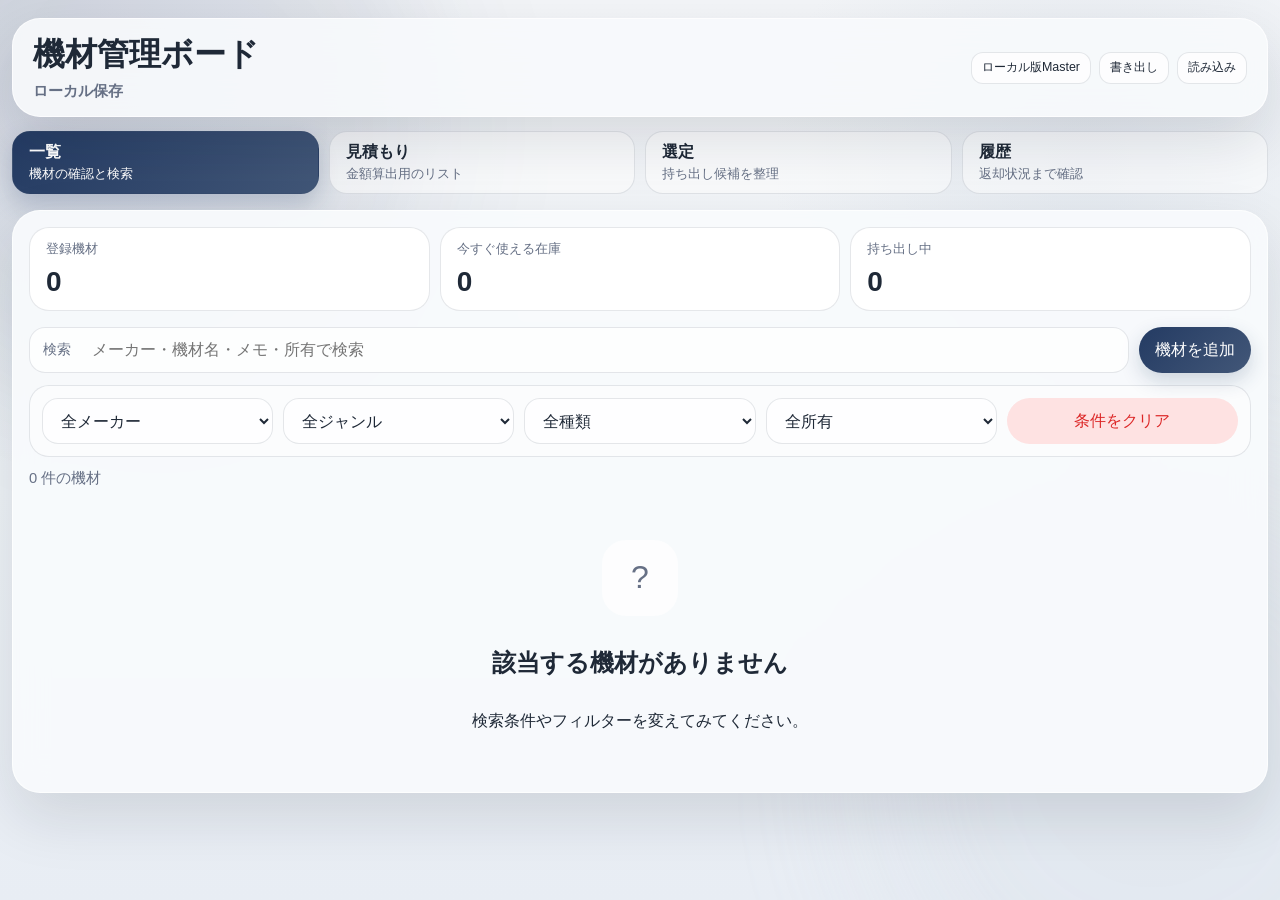
==== commit 744aeb75: "Update title and metadata in local equipment management HTML; reset local master state Co-authored-b" ====
--- a/機材表ローカル.html
+++ b/機材表ローカル.html
@@ -8,7 +8,7 @@
     <meta property="og:title" content="機材管理 ローカル版" />
     <meta property="og:description" content="機材一覧、現場ごとの選定、持ち出し履歴をブラウザで管理できるローカル版" />
     <meta property="og:type" content="website" />
-    <title>機材管理 ローカル版 Master</title>
+    <title>機材管理 ローカル版</title>
     <link rel="icon" href="data:image/svg+xml,%3Csvg xmlns='http://www.w3.org/2000/svg' viewBox='0 0 64 64'%3E%3Crect x='8' y='14' width='48' height='36' rx='8' fill='%23243b63'/%3E%3Cpath d='M18 24h28M18 32h20M18 40h24' stroke='white' stroke-width='4' stroke-linecap='round'/%3E%3C/svg%3E" />
     <style>
 :root {
@@ -1810,11 +1810,11 @@
 /* LOCAL_MASTER_META */
 window.__LOCAL_MASTER_META__ = {
   version: 1,
-  id: "local-master-20260502071650",
-  generatedAt: "2026-05-02T07:16:50.978Z",
+  id: "bundled-local-master",
+  generatedAt: "",
 };
 /* LOCAL_MASTER_STATE */
-window.__LOCAL_MASTER_STATE__ = {"equipment":[{"id":1,"manufacturer":"BEHRINGER","name":"WING","genres":["音響"],"genre":"音響","types":["ミキサー"],"stock":1,"price":0,"notes":"","imageUrl":"","imageFileData":"","imageFileName":"","manualUrl":"","manualFileData":"","manualFileName":"","ownerships":[{"name":"Be-U","qty":1}]},{"id":2,"manufacturer":"BEHRINGER","name":"Wing Compact","genres":["音響"],"genre":"音響","types":["ミキサー"],"stock":1,"price":0,"notes":"","imageUrl":"","imageFileData":"","imageFileName":"","manualUrl":"","manualFileData":"","manualFileName":"","ownerships":[{"name":"Be-U","qty":1}]},{"id":3,"manufacturer":"Soundcraft","name":"Ui24R","genres":["音響"],"genre":"音響","types":["ミキサー"],"stock":1,"price":0,"notes":"","imageUrl":"","imageFileData":"","imageFileName":"","manualUrl":"","manualFileData":"","manualFileName":"","ownerships":[{"name":"澤口","qty":1}]},{"id":4,"manufacturer":"Roland","name":"M32R","genres":["音響"],"genre":"音響","types":["ミキサー"],"stock":1,"price":0,"notes":"","imageUrl":"","imageFileData":"","imageFileName":"","manualUrl":"","manualFileData":"","manualFileName":"","ownerships":[{"name":"澤口","qty":1}]},{"id":5,"manufacturer":"YAMAHA","name":"MG06","genres":["音響"],"genre":"音響","types":["ミキサー"],"stock":1,"price":0,"notes":"","imageUrl":"","imageFileData":"","imageFileName":"","manualUrl":"","manualFileData":"","manualFileName":"","ownerships":[{"name":"廣内","qty":1}]},{"id":6,"manufacturer":"YAMAHA","name":"MG06X","genres":["音響"],"genre":"音響","types":["ミキサー"],"stock":1,"price":0,"notes":"","imageUrl":"","imageFileData":"","imageFileName":"","manualUrl":"","manualFileData":"","manualFileName":"","ownerships":[{"name":"Be-U","qty":1}]},{"id":7,"manufacturer":"YAMAHA","name":"MG10XUF","genres":["音響"],"genre":"音響","types":["ミキサー"],"stock":2,"price":0,"notes":"","imageUrl":"","imageFileData":"","imageFileName":"","manualUrl":"","manualFileData":"","manualFileName":"","ownerships":[{"name":"Be-U","qty":1},{"name":"廣内","qty":1}]},{"id":8,"manufacturer":"YAMAHA","name":"MG12XUF","genres":["音響"],"genre":"音響","types":["ミキサー"],"stock":1,"price":0,"notes":"","imageUrl":"","imageFileData":"","imageFileName":"","manualUrl":"","manualFileData":"","manualFileName":"","ownerships":[{"name":"廣内","qty":1}]},{"id":9,"manufacturer":"BEHRINGER","name":"S32","genres":["音響"],"genre":"音響","types":["I/O"],"stock":1,"price":0,"notes":"","imageUrl":"","imageFileData":"","imageFileName":"","manualUrl":"","manualFileData":"","manualFileName":"","ownerships":[{"name":"Be-U","qty":1}]},{"id":10,"manufacturer":"Steinberg","name":"UR12","genres":["音響"],"genre":"音響","types":["オーディオインターフェース"],"stock":1,"price":0,"notes":"","imageUrl":"","imageFileData":"","imageFileName":"","manualUrl":"","manualFileData":"","manualFileName":"","ownerships":[{"name":"鎌田","qty":1}]},{"id":11,"manufacturer":"Steinberg","name":"UR22","genres":["音響"],"genre":"音響","types":["オーディオインターフェース"],"stock":1,"price":0,"notes":"","imageUrl":"","imageFileData":"","imageFileName":"","manualUrl":"","manualFileData":"","manualFileName":"","ownerships":[{"name":"鎌田","qty":1}]},{"id":12,"manufacturer":"JBL","name":"VRX932LA","genres":["音響"],"genre":"音響","types":["スピーカー"],"stock":4,"price":0,"notes":"","imageUrl":"","imageFileData":"","imageFileName":"","manualUrl":"","manualFileData":"","manualFileName":"","ownerships":[{"name":"Be-U","qty":4}]},{"id":13,"manufacturer":"JBL","name":"VRX918S","genres":["音響"],"genre":"音響","types":["スピーカー"],"stock":2,"price":0,"notes":"","imageUrl":"","imageFileData":"","imageFileName":"","manualUrl":"","manualFileData":"","manualFileName":"","ownerships":[{"name":"Be-U","qty":2}]},{"id":14,"manufacturer":"JBL","name":"IRX112BT","genres":["音響"],"genre":"音響","types":["スピーカー"],"stock":8,"price":0,"notes":"","imageUrl":"","imageFileData":"","imageFileName":"","manualUrl":"","manualFileData":"","manualFileName":"","ownerships":[{"name":"Be-U","qty":4},{"name":"廣内","qty":4}]},{"id":15,"manufacturer":"BOSE","name":"101MM(黒)","genres":["音響"],"genre":"音響","types":["スピーカー"],"stock":0,"price":0,"notes":"","imageUrl":"","imageFileData":"","imageFileName":"","manualUrl":"","manualFileData":"","manualFileName":"","ownerships":[{"name":"未設定","qty":0}]},{"id":16,"manufacturer":"BOSE","name":"101MM(白)","genres":["音響"],"genre":"音響","types":["スピーカー"],"stock":0,"price":0,"notes":"","imageUrl":"","imageFileData":"","imageFileName":"","manualUrl":"","manualFileData":"","manualFileName":"","ownerships":[{"name":"未設定","qty":0}]},{"id":17,"manufacturer":"amcron","name":"IT-6000","genres":["音響"],"genre":"音響","types":["アンプ"],"stock":15,"price":0,"notes":"","imageUrl":"","imageFileData":"","imageFileName":"","manualUrl":"","manualFileData":"","manualFileName":"","ownerships":[{"name":"Be-U","qty":15}]},{"id":18,"manufacturer":"CREST","name":"AUDIO","genres":["音響"],"genre":"音響","types":["アンプ"],"stock":2,"price":0,"notes":"","imageUrl":"","imageFileData":"","imageFileName":"","manualUrl":"","manualFileData":"","manualFileName":"","ownerships":[{"name":"Be-U","qty":2}]},{"id":19,"manufacturer":"YAMAHA","name":"PC3500","genres":["音響"],"genre":"音響","types":["アンプ"],"stock":4,"price":0,"notes":"","imageUrl":"","imageFileData":"","imageFileName":"","manualUrl":"","manualFileData":"","manualFileName":"","ownerships":[{"name":"Be-U","qty":4}]},{"id":20,"manufacturer":"BOSE","name":"1705","genres":["音響"],"genre":"音響","types":["アンプ"],"stock":0,"price":0,"notes":"","imageUrl":"","imageFileData":"","imageFileName":"","manualUrl":"","manualFileData":"","manualFileName":"","ownerships":[{"name":"未設定","qty":0}]},{"id":21,"manufacturer":"K&M","name":"21339ディスタンスロッド","genres":["音響"],"genre":"音響","types":["スタンド"],"stock":2,"price":0,"notes":"","imageUrl":"","imageFileData":"","imageFileName":"","manualUrl":"","manualFileData":"","manualFileName":"","ownerships":[{"name":"Be-U","qty":2}]},{"id":22,"manufacturer":"K&M","name":"ST21300002B","genres":["音響"],"genre":"音響","types":["スタンド"],"stock":2,"price":0,"notes":"","imageUrl":"","imageFileData":"","imageFileName":"","manualUrl":"","manualFileData":"","manualFileName":"","ownerships":[{"name":"Be-U","qty":2}]},{"id":23,"manufacturer":"K&M","name":"スピーカースタンド","genres":["音響"],"genre":"音響","types":["スタンド"],"stock":4,"price":0,"notes":"","imageUrl":"","imageFileData":"","imageFileName":"","manualUrl":"","manualFileData":"","manualFileName":"","ownerships":[{"name":"Be-U","qty":4}]},{"id":24,"manufacturer":"K&M","name":"210","genres":["音響"],"genre":"音響","types":["スタンド"],"stock":0,"price":0,"notes":"","imageUrl":"","imageFileData":"","imageFileName":"","manualUrl":"","manualFileData":"","manualFileName":"","ownerships":[{"name":"Be-U","qty":0}]},{"id":25,"manufacturer":"K&M","name":"259","genres":["音響"],"genre":"音響","types":["スタンド"],"stock":0,"price":0,"notes":"","imageUrl":"","imageFileData":"","imageFileName":"","manualUrl":"","manualFileData":"","manualFileName":"","ownerships":[{"name":"Be-U","qty":0}]},{"id":26,"manufacturer":"ULTIMATE","name":"TS-80B","genres":["音響"],"genre":"音響","types":["スタンド"],"stock":2,"price":0,"notes":"","imageUrl":"","imageFileData":"","imageFileName":"","manualUrl":"","manualFileData":"","manualFileName":"","ownerships":[{"name":"Be-U","qty":2}]},{"id":27,"manufacturer":"BOSE","name":"GBB-1","genres":["音響"],"genre":"音響","types":["スタンド"],"stock":4,"price":0,"notes":"","imageUrl":"","imageFileData":"","imageFileName":"","manualUrl":"","manualFileData":"","manualFileName":"","ownerships":[{"name":"Be-U","qty":4}]},{"id":28,"manufacturer":"BOSE","name":"GMA-3","genres":["音響"],"genre":"音響","types":["スタンド"],"stock":6,"price":0,"notes":"","imageUrl":"","imageFileData":"","imageFileName":"","manualUrl":"","manualFileData":"","manualFileName":"","ownerships":[{"name":"Be-U","qty":6}]},{"id":29,"manufacturer":"YAMAHA","name":"BMS10A","genres":["音響"],"genre":"音響","types":["スタンド"],"stock":2,"price":0,"notes":"","imageUrl":"","imageFileData":"","imageFileName":"","manualUrl":"","manualFileData":"","manualFileName":"","ownerships":[{"name":"Be-U","qty":2}]},{"id":30,"manufacturer":"SHURE","name":"SM58","genres":["音響"],"genre":"音響","types":["マイク"],"stock":2,"price":0,"notes":"","imageUrl":"","imageFileData":"","imageFileName":"","manualUrl":"","manualFileData":"","manualFileName":"","ownerships":[{"name":"Be-U","qty":2}]},{"id":31,"manufacturer":"SHURE","name":"SM58SE","genres":["音響"],"genre":"音響","types":["マイク"],"stock":6,"price":0,"notes":"","imageUrl":"","imageFileData":"","imageFileName":"","manualUrl":"","manualFileData":"","manualFileName":"","ownerships":[{"name":"Be-U","qty":2},{"name":"鎌田","qty":4}]},{"id":32,"manufacturer":"SHURE","name":"SM57","genres":["音響"],"genre":"音響","types":["マイク"],"stock":2,"price":0,"notes":"","imageUrl":"","imageFileData":"","imageFileName":"","manualUrl":"","manualFileData":"","manualFileName":"","ownerships":[{"name":"Be-U","qty":2}]},{"id":33,"manufacturer":"SHURE","name":"BETA58","genres":["音響"],"genre":"音響","types":["マイク"],"stock":1,"price":0,"notes":"","imageUrl":"","imageFileData":"","imageFileName":"","manualUrl":"","manualFileData":"","manualFileName":"","ownerships":[{"name":"Be-U","qty":1}]},{"id":34,"manufacturer":"SHURE","name":"BETA87c","genres":["音響"],"genre":"音響","types":["マイク"],"stock":1,"price":0,"notes":"","imageUrl":"","imageFileData":"","imageFileName":"","manualUrl":"","manualFileData":"","manualFileName":"","ownerships":[{"name":"Be-U","qty":1}]},{"id":35,"manufacturer":"SHURE","name":"SM35XLR","genres":["音響"],"genre":"音響","types":["マイク"],"stock":4,"price":0,"notes":"","imageUrl":"","imageFileData":"","imageFileName":"","manualUrl":"","manualFileData":"","manualFileName":"","ownerships":[{"name":"Be-U","qty":4}]},{"id":36,"manufacturer":"SHURE","name":"PG58/PGX4","genres":["音響"],"genre":"音響","types":["マイク"],"stock":2,"price":0,"notes":"","imageUrl":"","imageFileData":"","imageFileName":"","manualUrl":"","manualFileData":"","manualFileName":"","ownerships":[{"name":"Be-U","qty":2}]},{"id":37,"manufacturer":"SENNHEISER","name":"MD421","genres":["音響"],"genre":"音響","types":["マイク"],"stock":1,"price":0,"notes":"","imageUrl":"","imageFileData":"","imageFileName":"","manualUrl":"","manualFileData":"","manualFileName":"","ownerships":[{"name":"鎌田","qty":1}]},{"id":38,"manufacturer":"AKG","name":"D5","genres":["音響"],"genre":"音響","types":["マイク"],"stock":0,"price":0,"notes":"","imageUrl":"","imageFileData":"","imageFileName":"","manualUrl":"","manualFileData":"","manualFileName":"","ownerships":[{"name":"Be-U","qty":0}]},{"id":39,"manufacturer":"Roland","name":"V-1HD+","genres":["映像"],"genre":"映像","types":["スイッチャー"],"stock":1,"price":0,"notes":"","imageUrl":"","imageFileData":"","imageFileName":"","manualUrl":"","manualFileData":"","manualFileName":"","ownerships":[{"name":"廣内","qty":1}]},{"id":40,"manufacturer":"Roland","name":"V-40HD","genres":["映像"],"genre":"映像","types":["スイッチャー"],"stock":1,"price":0,"notes":"","imageUrl":"","imageFileData":"","imageFileName":"","manualUrl":"","manualFileData":"","manualFileName":"","ownerships":[{"name":"廣内","qty":1}]},{"id":41,"manufacturer":"Roland","name":"V-60HD","genres":["音響"],"genre":"音響","types":["スイッチャー"],"stock":1,"price":0,"notes":"","imageUrl":"","imageFileData":"","imageFileName":"","manualUrl":"","manualFileData":"","manualFileName":"","ownerships":[{"name":"廣内","qty":1}]},{"id":42,"manufacturer":"Blackmagic Design","name":"ATEM Mini Extreme ISO","genres":["映像"],"genre":"映像","types":["スイッチャー"],"stock":1,"price":0,"notes":"","imageUrl":"","imageFileData":"","imageFileName":"","manualUrl":"","manualFileData":"","manualFileName":"","ownerships":[{"name":"廣内","qty":1}]},{"id":43,"manufacturer":"Blackmagic Design","name":"ATEM Mini Pro","genres":["映像"],"genre":"映像","types":["スイッチャー"],"stock":2,"price":0,"notes":"","imageUrl":"","imageFileData":"","imageFileName":"","manualUrl":"","manualFileData":"","manualFileName":"","ownerships":[{"name":"廣内","qty":1},{"name":"澤口","qty":1}]},{"id":44,"manufacturer":"I-O DATA","name":"EX4K432","genres":["映像"],"genre":"映像","types":["モニター"],"stock":14,"price":0,"notes":"","imageUrl":"","imageFileData":"","imageFileName":"","manualUrl":"","manualFileData":"","manualFileName":"","ownerships":[{"name":"未設定","qty":14}]},{"id":45,"manufacturer":"I-O DATA","name":"EX321","genres":["映像"],"genre":"映像","types":["モニター"],"stock":32,"price":0,"notes":"","imageUrl":"","imageFileData":"","imageFileName":"","manualUrl":"","manualFileData":"","manualFileName":"","ownerships":[{"name":"廣内","qty":32}]},{"id":46,"manufacturer":"SHARP","name":"LC-40F5-B","genres":["映像"],"genre":"映像","types":["モニター"],"stock":0,"price":0,"notes":"","imageUrl":"","imageFileData":"","imageFileName":"","manualUrl":"","manualFileData":"","manualFileName":"","ownerships":[{"name":"廣内","qty":0}]},{"id":47,"manufacturer":"","name":"SHARP","genres":["映像"],"genre":"映像","types":["モニター"],"stock":2,"price":0,"notes":"","imageUrl":"","imageFileData":"","imageFileName":"","manualUrl":"","manualFileData":"","manualFileName":"","ownerships":[{"name":"廣内","qty":2}]},{"id":48,"manufacturer":"","name":"TOSHIBA","genres":["映像"],"genre":"映像","types":["モニター"],"stock":1,"price":0,"notes":"","imageUrl":"","imageFileData":"","imageFileName":"","manualUrl":"","manualFileData":"","manualFileName":"","ownerships":[{"name":"廣内","qty":1}]},{"id":49,"manufacturer":"豊田通商","name":"T65EB","genres":["映像"],"genre":"映像","types":["モニター"],"stock":1,"price":0,"notes":"","imageUrl":"","imageFileData":"","imageFileName":"","manualUrl":"","manualFileData":"","manualFileName":"","ownerships":[{"name":"未設定","qty":1}]},{"id":50,"manufacturer":"Panasonic","name":"PT-DZ10K","genres":["映像"],"genre":"映像","types":["プロジェクター"],"stock":1,"price":0,"notes":"","imageUrl":"","imageFileData":"","imageFileName":"","manualUrl":"","manualFileData":"","manualFileName":"","ownerships":[{"name":"廣内","qty":1}]},{"id":51,"manufacturer":"レンズ","name":"ET-D75LE30","genres":["映像"],"genre":"映像","types":["プロジェクター"],"stock":1,"price":0,"notes":"","imageUrl":"","imageFileData":"","imageFileName":"","manualUrl":"","manualFileData":"","manualFileName":"","ownerships":[{"name":"廣内","qty":1}]},{"id":52,"manufacturer":"ハヤミ工産","name":"PL⁻5135","genres":["映像"],"genre":"映像","types":[],"stock":1,"price":0,"notes":"","imageUrl":"","imageFileData":"","imageFileName":"","manualUrl":"","manualFileData":"","manualFileName":"","ownerships":[{"name":"廣内","qty":1}]},{"id":53,"manufacturer":"ハヤミ工産","name":"PH-917","genres":["映像"],"genre":"映像","types":[],"stock":1,"price":0,"notes":"","imageUrl":"","imageFileData":"","imageFileName":"","manualUrl":"","manualFileData":"","manualFileName":"","ownerships":[{"name":"廣内","qty":1}]},{"id":54,"manufacturer":"ハヤミ工産","name":"MZ823","genres":["映像"],"genre":"映像","types":[],"stock":1,"price":0,"notes":"","imageUrl":"","imageFileData":"","imageFileName":"","manualUrl":"","manualFileData":"","manualFileName":"","ownerships":[{"name":"廣内","qty":1}]},{"id":55,"manufacturer":"ハヤミ工産","name":"LH431","genres":["映像"],"genre":"映像","types":[],"stock":1,"price":0,"notes":"","imageUrl":"","imageFileData":"","imageFileName":"","manualUrl":"","manualFileData":"","manualFileName":"","ownerships":[{"name":"廣内","qty":1}]},{"id":56,"manufacturer":"ハヤミ工産","name":"MH451","genres":["映像"],"genre":"映像","types":[],"stock":2,"price":0,"notes":"","imageUrl":"","imageFileData":"","imageFileName":"","manualUrl":"","manualFileData":"","manualFileName":"","ownerships":[{"name":"廣内","qty":2}]},{"id":57,"manufacturer":"ハヤミ工産","name":"MX603","genres":["映像"],"genre":"映像","types":[],"stock":1,"price":0,"notes":"","imageUrl":"","imageFileData":"","imageFileName":"","manualUrl":"","manualFileData":"","manualFileName":"","ownerships":[{"name":"廣内","qty":1}]},{"id":58,"manufacturer":"SHARP","name":"AN-52AG6","genres":["映像"],"genre":"映像","types":[],"stock":1,"price":0,"notes":"","imageUrl":"","imageFileData":"","imageFileName":"","manualUrl":"","manualFileData":"","manualFileName":"","ownerships":[{"name":"未設定","qty":1}]},{"id":59,"manufacturer":"Antari","name":"Ｚ800Ⅱ","genres":["照明"],"genre":"照明","types":["スモークマシン"],"stock":1,"price":0,"notes":"","imageUrl":"","imageFileData":"","imageFileName":"","manualUrl":"","manualFileData":"","manualFileName":"","ownerships":[{"name":"風澤","qty":1}]},{"id":60,"manufacturer":"DJI","name":"Mini","genres":["映像"],"genre":"映像","types":["ドローン"],"stock":1,"price":0,"notes":"プロペラガード有","imageUrl":"","imageFileData":"","imageFileName":"","manualUrl":"","manualFileData":"","manualFileName":"","ownerships":[{"name":"Be-U","qty":1}]},{"id":61,"manufacturer":"DJI","name":"Air2","genres":["映像"],"genre":"映像","types":["ドローン"],"stock":1,"price":0,"notes":"プロペラガード有","imageUrl":"","imageFileData":"","imageFileName":"","manualUrl":"","manualFileData":"","manualFileName":"","ownerships":[{"name":"小倉","qty":1}]},{"id":62,"manufacturer":"DJI","name":"Air2S","genres":["映像"],"genre":"映像","types":["ドローン"],"stock":1,"price":0,"notes":"","imageUrl":"","imageFileData":"","imageFileName":"","manualUrl":"","manualFileData":"","manualFileName":"","ownerships":[{"name":"風澤","qty":1}]},{"id":63,"manufacturer":"DJI","name":"FPV","genres":["映像"],"genre":"映像","types":["ドローン"],"stock":1,"price":0,"notes":"","imageUrl":"","imageFileData":"","imageFileName":"","manualUrl":"","manualFileData":"","manualFileName":"","ownerships":[{"name":"澤口","qty":1}]},{"id":64,"manufacturer":"DJI","name":"MavicPRO","genres":["映像"],"genre":"映像","types":["ドローン"],"stock":1,"price":0,"notes":"","imageUrl":"","imageFileData":"","imageFileName":"","manualUrl":"","manualFileData":"","manualFileName":"","ownerships":[{"name":"澤口","qty":1}]},{"id":65,"manufacturer":"DJI","name":"Phantom 4","genres":["映像"],"genre":"映像","types":["ドローン"],"stock":1,"price":0,"notes":"","imageUrl":"","imageFileData":"","imageFileName":"","manualUrl":"","manualFileData":"","manualFileName":"","ownerships":[{"name":"澤口","qty":1}]},{"id":66,"manufacturer":"DJI","name":"MAVIC3","genres":["映像"],"genre":"映像","types":["ドローン"],"stock":1,"price":0,"notes":"プロペラガード有","imageUrl":"","imageFileData":"","imageFileName":"","manualUrl":"","manualFileData":"","manualFileName":"","ownerships":[{"name":"Be-U","qty":1}]},{"id":67,"manufacturer":"DJI","name":"MAVIC3PRO","genres":["映像"],"genre":"映像","types":["ドローン"],"stock":1,"price":0,"notes":"プロペラガード有","imageUrl":"","imageFileData":"","imageFileName":"","manualUrl":"","manualFileData":"","manualFileName":"","ownerships":[{"name":"Be-U","qty":1}]},{"id":68,"manufacturer":"DJI","name":"Mini4PRO","genres":["映像"],"genre":"映像","types":["ドローン"],"stock":1,"price":0,"notes":"","imageUrl":"","imageFileData":"","imageFileName":"","manualUrl":"","manualFileData":"","manualFileName":"","ownerships":[{"name":"Be-U","qty":1}]},{"id":69,"manufacturer":"Holyton","name":"HT20","genres":["映像"],"genre":"映像","types":["ドローン"],"stock":1,"price":0,"notes":"トイドローン","imageUrl":"","imageFileData":"","imageFileName":"","manualUrl":"","manualFileData":"","manualFileName":"","ownerships":[{"name":"Be-U","qty":1}]},{"id":70,"manufacturer":"DRONENET","name":"SKYFIGHT X","genres":["映像"],"genre":"映像","types":["ドローン"],"stock":1,"price":0,"notes":"トイドローン","imageUrl":"","imageFileData":"","imageFileName":"","manualUrl":"","manualFileData":"","manualFileName":"","ownerships":[{"name":"Be-U","qty":1}]},{"id":71,"manufacturer":"","name":"HolyStone","genres":["映像"],"genre":"映像","types":["ドローン"],"stock":2,"price":0,"notes":"トイドローン","imageUrl":"","imageFileData":"","imageFileName":"","manualUrl":"","manualFileData":"","manualFileName":"","ownerships":[{"name":"髙橋","qty":2}]},{"id":72,"manufacturer":"DJI","name":"Osmo Pocket3","genres":["映像"],"genre":"映像","types":["ビデオカメラ"],"stock":2,"price":0,"notes":"","imageUrl":"","imageFileData":"","imageFileName":"","manualUrl":"","manualFileData":"","manualFileName":"","ownerships":[{"name":"髙橋","qty":1},{"name":"鎌田","qty":1}]},{"id":73,"manufacturer":"DJI","name":"Osmo Pocket2","genres":["映像"],"genre":"映像","types":["ビデオカメラ"],"stock":1,"price":0,"notes":"","imageUrl":"","imageFileData":"","imageFileName":"","manualUrl":"","manualFileData":"","manualFileName":"","ownerships":[{"name":"前田","qty":1}]},{"id":74,"manufacturer":"SONY","name":"HDR-AS200V","genres":["映像"],"genre":"映像","types":["ビデオカメラ"],"stock":1,"price":0,"notes":"アクションカム","imageUrl":"","imageFileData":"","imageFileName":"","manualUrl":"","manualFileData":"","manualFileName":"","ownerships":[{"name":"小倉","qty":1}]},{"id":75,"manufacturer":"Blackmagic Design","name":"BMCC6K","genres":["映像"],"genre":"映像","types":["ビデオカメラ"],"stock":1,"price":0,"notes":"","imageUrl":"","imageFileData":"","imageFileName":"","manualUrl":"","manualFileData":"","manualFileName":"","ownerships":[{"name":"風澤","qty":1}]},{"id":76,"manufacturer":"Nikon","name":"D750","genres":["写真"],"genre":"写真","types":["カメラ"],"stock":1,"price":0,"notes":"","imageUrl":"","imageFileData":"","imageFileName":"","manualUrl":"","manualFileData":"","manualFileName":"","ownerships":[{"name":"鎌田","qty":1}]},{"id":77,"manufacturer":"SONY","name":"α7IV","genres":["写真"],"genre":"写真","types":["カメラ","ビデオカメラ"],"stock":1,"price":0,"notes":"","imageUrl":"","imageFileData":"","imageFileName":"","manualUrl":"","manualFileData":"","manualFileName":"","ownerships":[{"name":"鎌田","qty":1}]},{"id":78,"manufacturer":"SONY","name":"A7C","genres":["映像","写真"],"genre":"映像","types":["カメラ","ビデオカメラ"],"stock":1,"price":0,"notes":"","imageUrl":"","imageFileData":"","imageFileName":"","manualUrl":"","manualFileData":"","manualFileName":"","ownerships":[{"name":"前田","qty":1}]},{"id":79,"manufacturer":"SONY","name":"ZV-1","genres":["写真","映像"],"genre":"写真","types":["カメラ","ビデオカメラ"],"stock":1,"price":0,"notes":"","imageUrl":"","imageFileData":"","imageFileName":"","manualUrl":"","manualFileData":"","manualFileName":"","ownerships":[{"name":"前田","qty":1}]},{"id":80,"manufacturer":"FUJIFILM","name":"X-T5","genres":["写真"],"genre":"写真","types":["カメラ"],"stock":1,"price":0,"notes":"","imageUrl":"","imageFileData":"","imageFileName":"","manualUrl":"","manualFileData":"","manualFileName":"","ownerships":[{"name":"風澤","qty":1}]},{"id":81,"manufacturer":"Nikon","name":"D3300","genres":["写真"],"genre":"写真","types":["カメラ"],"stock":1,"price":0,"notes":"","imageUrl":"","imageFileData":"","imageFileName":"","manualUrl":"","manualFileData":"","manualFileName":"","ownerships":[{"name":"鎌田","qty":1}]},{"id":82,"manufacturer":"Canon","name":"EOS 5D Mark3","genres":["写真"],"genre":"写真","types":["カメラ"],"stock":1,"price":0,"notes":"","imageUrl":"","imageFileData":"","imageFileName":"","manualUrl":"","manualFileData":"","manualFileName":"","ownerships":[{"name":"松宮","qty":1}]},{"id":83,"manufacturer":"Canon","name":"EOS R5","genres":["写真"],"genre":"写真","types":["カメラ","ビデオカメラ"],"stock":1,"price":0,"notes":"","imageUrl":"","imageFileData":"","imageFileName":"","manualUrl":"","manualFileData":"","manualFileName":"","ownerships":[{"name":"松宮","qty":1}]},{"id":84,"manufacturer":"Canon","name":"EOS R6","genres":["写真"],"genre":"写真","types":["カメラ","ビデオカメラ"],"stock":1,"price":0,"notes":"","imageUrl":"","imageFileData":"","imageFileName":"","manualUrl":"","manualFileData":"","manualFileName":"","ownerships":[{"name":"小倉","qty":1}]},{"id":85,"manufacturer":"Canon","name":"EOS 6DMK2","genres":["写真"],"genre":"写真","types":["カメラ"],"stock":1,"price":0,"notes":"","imageUrl":"","imageFileData":"","imageFileName":"","manualUrl":"","manualFileData":"","manualFileName":"","ownerships":[{"name":"小倉","qty":1}]},{"id":86,"manufacturer":"Canon","name":"5D Mark4","genres":["写真"],"genre":"写真","types":["カメラ"],"stock":0,"price":0,"notes":"","imageUrl":"","imageFileData":"","imageFileName":"","manualUrl":"","manualFileData":"","manualFileName":"","ownerships":[{"name":"風澤","qty":0}]},{"id":87,"manufacturer":"Canon","name":"EOSkissx7","genres":["写真"],"genre":"写真","types":["カメラ"],"stock":1,"price":0,"notes":"","imageUrl":"","imageFileData":"","imageFileName":"","manualUrl":"","manualFileData":"","manualFileName":"","ownerships":[{"name":"前田","qty":1}]},{"id":88,"manufacturer":"Canon","name":"C100mk2","genres":["映像"],"genre":"映像","types":["ビデオカメラ"],"stock":1,"price":0,"notes":"","imageUrl":"","imageFileData":"","imageFileName":"","manualUrl":"","manualFileData":"","manualFileName":"","ownerships":[{"name":"小倉","qty":1}]},{"id":89,"manufacturer":"SONY","name":"PXW-Z100","genres":["映像"],"genre":"映像","types":["ビデオカメラ"],"stock":1,"price":0,"notes":"","imageUrl":"","imageFileData":"","imageFileName":"","manualUrl":"","manualFileData":"","manualFileName":"","ownerships":[{"name":"未設定","qty":1}]},{"id":90,"manufacturer":"SONY","name":"HXR⁻NX3","genres":["映像"],"genre":"映像","types":["ビデオカメラ"],"stock":1,"price":0,"notes":"","imageUrl":"","imageFileData":"","imageFileName":"","manualUrl":"","manualFileData":"","manualFileName":"","ownerships":[{"name":"廣内","qty":1}]},{"id":91,"manufacturer":"Canon","name":"XF105","genres":["映像"],"genre":"映像","types":["ビデオカメラ"],"stock":1,"price":0,"notes":"","imageUrl":"","imageFileData":"","imageFileName":"","manualUrl":"","manualFileData":"","manualFileName":"","ownerships":[{"name":"未設定","qty":1}]},{"id":92,"manufacturer":"Canon","name":"F24-70mm F2.8L II USM","genres":["写真"],"genre":"写真","types":["カメラレンズ"],"stock":2,"price":0,"notes":"","imageUrl":"","imageFileData":"","imageFileName":"","manualUrl":"","manualFileData":"","manualFileName":"","ownerships":[{"name":"松宮","qty":2}]},{"id":93,"manufacturer":"Canon","name":"EF24-70mmF2.8 Art","genres":["写真"],"genre":"写真","types":["カメラレンズ"],"stock":1,"price":0,"notes":"","imageUrl":"","imageFileData":"","imageFileName":"","manualUrl":"","manualFileData":"","manualFileName":"","ownerships":[{"name":"風澤","qty":1}]},{"id":94,"manufacturer":"Canon","name":"EF16-35mmF2.8LⅡ","genres":["写真"],"genre":"写真","types":["カメラレンズ"],"stock":1,"price":0,"notes":"","imageUrl":"","imageFileData":"","imageFileName":"","manualUrl":"","manualFileData":"","manualFileName":"","ownerships":[{"name":"小倉","qty":1}]},{"id":95,"manufacturer":"Canon","name":"EF70-300mmF4.0〜5.6","genres":["写真"],"genre":"写真","types":["カメラレンズ"],"stock":1,"price":0,"notes":"","imageUrl":"","imageFileData":"","imageFileName":"","manualUrl":"","manualFileData":"","manualFileName":"","ownerships":[{"name":"小倉","qty":1}]},{"id":96,"manufacturer":"Canon","name":"EF50mm F1.4","genres":["写真"],"genre":"写真","types":["カメラレンズ"],"stock":1,"price":0,"notes":"","imageUrl":"","imageFileData":"","imageFileName":"","manualUrl":"","manualFileData":"","manualFileName":"","ownerships":[{"name":"小倉","qty":1}]},{"id":97,"manufacturer":"FUJIFILM","name":"14ｰ135","genres":["写真"],"genre":"写真","types":["カメラレンズ"],"stock":1,"price":0,"notes":"","imageUrl":"","imageFileData":"","imageFileName":"","manualUrl":"","manualFileData":"","manualFileName":"","ownerships":[{"name":"風澤","qty":1}]},{"id":98,"manufacturer":"FUJIFILM","name":"35mm","genres":["写真"],"genre":"写真","types":["カメラレンズ"],"stock":1,"price":0,"notes":"","imageUrl":"","imageFileData":"","imageFileName":"","manualUrl":"","manualFileData":"","manualFileName":"","ownerships":[{"name":"風澤","qty":1}]},{"id":99,"manufacturer":"Sigma","name":"EF24-70mmF2.8 Art","genres":["写真"],"genre":"写真","types":["カメラレンズ"],"stock":1,"price":0,"notes":"","imageUrl":"","imageFileData":"","imageFileName":"","manualUrl":"","manualFileData":"","manualFileName":"","ownerships":[{"name":"小倉","qty":1}]},{"id":100,"manufacturer":"Sigma","name":"EF70-300mmF4.0〜5.6","genres":["写真"],"genre":"写真","types":["カメラレンズ"],"stock":1,"price":0,"notes":"","imageUrl":"","imageFileData":"","imageFileName":"","manualUrl":"","manualFileData":"","manualFileName":"","ownerships":[{"name":"風澤","qty":1}]},{"id":101,"manufacturer":"DJI","name":"RS3 mini","genres":["映像"],"genre":"映像","types":["ジンバル"],"stock":1,"price":0,"notes":"","imageUrl":"","imageFileData":"","imageFileName":"","manualUrl":"","manualFileData":"","manualFileName":"","ownerships":[{"name":"前田","qty":1}]},{"id":102,"manufacturer":"DJI","name":"Osmo Mobile","genres":["映像"],"genre":"映像","types":["ジンバル"],"stock":1,"price":0,"notes":"","imageUrl":"","imageFileData":"","imageFileName":"","manualUrl":"","manualFileData":"","manualFileName":"","ownerships":[{"name":"前田","qty":1}]},{"id":103,"manufacturer":"DJI","name":"Ronin s2","genres":["映像"],"genre":"映像","types":["ジンバル"],"stock":1,"price":0,"notes":"","imageUrl":"","imageFileData":"","imageFileName":"","manualUrl":"","manualFileData":"","manualFileName":"","ownerships":[{"name":"風澤","qty":1}]},{"id":104,"manufacturer":"ZHIYUN","name":"Crane M2","genres":["映像"],"genre":"映像","types":["ジンバル"],"stock":1,"price":0,"notes":"","imageUrl":"","imageFileData":"","imageFileName":"","manualUrl":"","manualFileData":"","manualFileName":"","ownerships":[{"name":"前田","qty":1}]},{"id":105,"manufacturer":"Konica","name":"C35","genres":["写真"],"genre":"写真","types":["カメラ"],"stock":1,"price":0,"notes":"","imageUrl":"","imageFileData":"","imageFileName":"","manualUrl":"","manualFileData":"","manualFileName":"","ownerships":[{"name":"風澤","qty":1}]},{"id":106,"manufacturer":"Olympus","name":"mju","genres":["写真"],"genre":"写真","types":["カメラ"],"stock":1,"price":0,"notes":"","imageUrl":"","imageFileData":"","imageFileName":"","manualUrl":"","manualFileData":"","manualFileName":"","ownerships":[{"name":"風澤","qty":1}]},{"id":107,"manufacturer":"Hollyland","name":"Lark M1","genres":["映像"],"genre":"映像","types":["カメラ用マイク"],"stock":1,"price":0,"notes":"","imageUrl":"","imageFileData":"","imageFileName":"","manualUrl":"","manualFileData":"","manualFileName":"","ownerships":[{"name":"前田","qty":1}]},{"id":108,"manufacturer":"RODE","name":"VIDEOMICRO","genres":["映像"],"genre":"映像","types":["カメラ用マイク"],"stock":1,"price":0,"notes":"","imageUrl":"","imageFileData":"","imageFileName":"","manualUrl":"","manualFileData":"","manualFileName":"","ownerships":[{"name":"前田","qty":1}]},{"id":109,"manufacturer":"RODE","name":"ビデオマイクロ(3.5mm マイクジャック)","genres":["映像"],"genre":"映像","types":["カメラ用マイク"],"stock":1,"price":0,"notes":"","imageUrl":"","imageFileData":"","imageFileName":"","manualUrl":"","manualFileData":"","manualFileName":"","ownerships":[{"name":"小倉","qty":1}]},{"id":110,"manufacturer":"RODE","name":"CS-1e (XLR端子)","genres":["映像"],"genre":"映像","types":["カメラ用マイク"],"stock":1,"price":0,"notes":"","imageUrl":"","imageFileData":"","imageFileName":"","manualUrl":"","manualFileData":"","manualFileName":"","ownerships":[{"name":"小倉","qty":1}]},{"id":111,"manufacturer":"SONY","name":"UWP-D21","genres":["映像"],"genre":"映像","types":["カメラ用マイク"],"stock":2,"price":0,"notes":"ピンマイク","imageUrl":"","imageFileData":"","imageFileName":"","manualUrl":"","manualFileData":"","manualFileName":"","ownerships":[{"name":"小倉","qty":2}]},{"id":112,"manufacturer":"SENNHEISER","name":"MKE600(XLR端子)","genres":["映像"],"genre":"映像","types":["カメラ用マイク"],"stock":1,"price":0,"notes":"","imageUrl":"","imageFileData":"","imageFileName":"","manualUrl":"","manualFileData":"","manualFileName":"","ownerships":[{"name":"風澤","qty":1}]},{"id":113,"manufacturer":"TASCAM","name":"DR-10L","genres":["映像"],"genre":"映像","types":["カメラ用マイク"],"stock":1,"price":0,"notes":"ピンマイク","imageUrl":"","imageFileData":"","imageFileName":"","manualUrl":"","manualFileData":"","manualFileName":"","ownerships":[{"name":"風澤","qty":1}]},{"id":114,"manufacturer":"Allen & Heath","name":"CQ-18T","genres":["音響"],"genre":"音響","types":["ミキサー"],"stock":1,"price":0,"notes":"","imageUrl":"","imageFileData":"","imageFileName":"","manualUrl":"","manualFileData":"","manualFileName":"","ownerships":[{"name":"鎌田","qty":1}]},{"id":115,"manufacturer":"YAMAHA","name":"CHR15M","genres":["音響"],"genre":"音響","types":["スピーカー"],"stock":2,"price":0,"notes":"","imageUrl":"","imageFileData":"","imageFileName":"","manualUrl":"","manualFileData":"","manualFileName":"","ownerships":[{"name":"Be-U","qty":2}]},{"id":116,"manufacturer":"YAMAHA","name":"AG06","genres":["音響"],"genre":"音響","types":["オーディオインターフェース"],"stock":1,"price":0,"notes":"","imageUrl":"","imageFileData":"","imageFileName":"","manualUrl":"","manualFileData":"","manualFileName":"","ownerships":[{"name":"鎌田","qty":1}]}],"history":[{"id":"history-1777703302827-0-3-0","equipId":3,"projectName":"見積もり1","person":"","destination":"見積もり1","startDate":"2026-05-02","endDate":"2026-05-02","date":"2026-05-02","returned":false,"returnDate":null,"qty":1,"allocations":[{"ownerName":"澤口","qty":1}]},{"id":"history-1777703302827-1-23-0","equipId":23,"projectName":"見積もり1","person":"","destination":"見積もり1","startDate":"2026-05-02","endDate":"2026-05-02","date":"2026-05-02","returned":false,"returnDate":null,"qty":1,"allocations":[{"ownerName":"Be-U","qty":1}]},{"id":"history-1777703302827-2-39-0","equipId":39,"projectName":"見積もり1","person":"","destination":"見積もり1","startDate":"2026-05-02","endDate":"2026-05-02","date":"2026-05-02","returned":false,"returnDate":null,"qty":1,"allocations":[{"ownerName":"廣内","qty":1}]},{"id":"history-1777703302827-3-2-0","equipId":2,"projectName":"見積もり1","person":"","destination":"見積もり1","startDate":"2026-05-02","endDate":"2026-05-02","date":"2026-05-02","returned":false,"returnDate":null,"qty":1,"allocations":[{"ownerName":"Be-U","qty":1}]},{"id":"history-1777703302827-4-10-0","equipId":10,"projectName":"見積もり1","person":"","destination":"見積もり1","startDate":"2026-05-02","endDate":"2026-05-02","date":"2026-05-02","returned":false,"returnDate":null,"qty":1,"allocations":[{"ownerName":"鎌田","qty":1}]}],"nextId":117,"selectionProjects":[{"id":"project-1777705058968-9e04c7987de9a","name":"見積もり1","items":[{"id":"selection-1777705058968-3","equipId":3,"qty":1},{"id":"selection-1777705058968-23","equipId":23,"qty":1},{"id":"selection-1777705058968-39","equipId":39,"qty":1},{"id":"selection-1777705058968-2","equipId":2,"qty":1},{"id":"selection-1777705058968-10","equipId":10,"qty":1}],"packItems":[]},{"id":"project-1777706208904-9d0634d08849b","name":"見積もり2","items":[{"id":"selection-1777706208904-27","equipId":27,"qty":4},{"id":"selection-1777706208904-42","equipId":42,"qty":1}],"packItems":[]}],"_meta":{"clientRevision":"client-1777706208904-34e857d64b38f8","savedAt":"2026-05-02T07:16:49.418Z"}};
+window.__LOCAL_MASTER_STATE__ = null;
     </script>
     <script>
 function buildStorageKeys(namespace = "") {
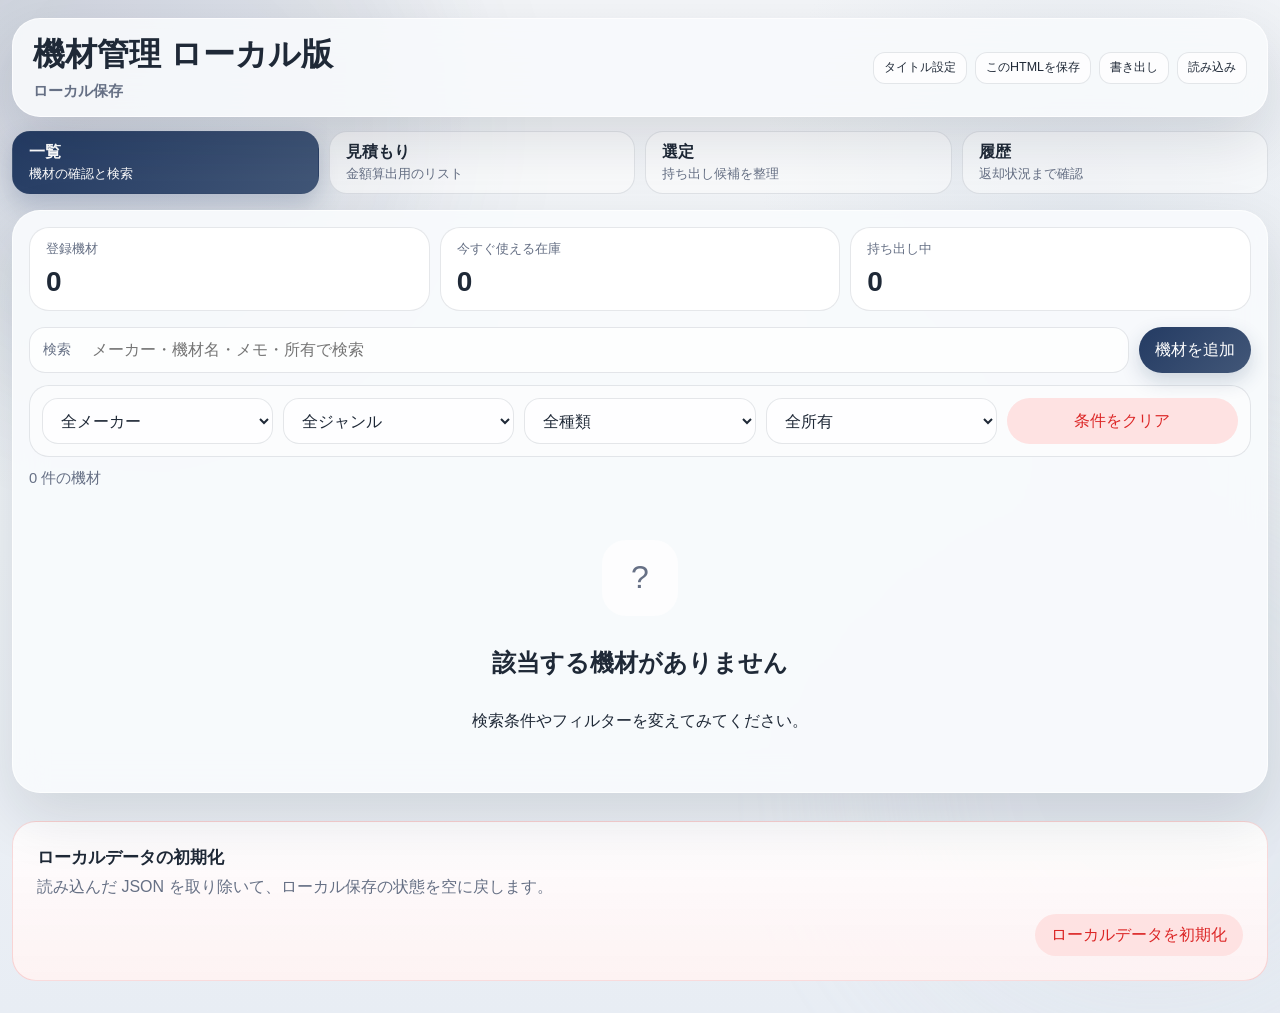
==== commit 34e88760: "機能追加" ====
--- a/機材表ローカル.html
+++ b/機材表ローカル.html
@@ -260,6 +260,30 @@
   flex-wrap: wrap;
 }
 
+.maintenance-panel {
+  margin-top: 28px;
+  padding: 24px;
+  border: 1px solid rgba(220, 38, 38, 0.16);
+  border-radius: 24px;
+  background: linear-gradient(180deg, rgba(255, 255, 255, 0.92), rgba(254, 242, 242, 0.96));
+}
+
+.maintenance-panel h2 {
+  margin: 0 0 8px;
+  font-size: 1.05rem;
+}
+
+.maintenance-panel p {
+  margin: 0;
+  color: var(--text-muted);
+}
+
+.maintenance-actions {
+  display: flex;
+  justify-content: flex-end;
+  margin-top: 16px;
+}
+
 .hero-corner-actions .mini-button {
   min-height: 32px;
   padding: 0 10px;
@@ -1830,6 +1854,7 @@
     packs: `equipment-manager-packs${tail}`,
     estimateProjects: `equipment-manager-estimate-projects${tail}`,
     extraFeeTemplates: `equipment-manager-extra-fee-templates${tail}`,
+    appSettings: `equipment-manager-app-settings${tail}`,
   };
 }
 
@@ -1837,6 +1862,10 @@
   ? window.__LOCAL_MASTER_META__
   : {};
 const STORAGE_KEYS = buildStorageKeys(LOCAL_MASTER_META.id || "");
+const ORIGINAL_LOCAL_MASTER_HTML = `<!DOCTYPE html>\n${document.documentElement.outerHTML}`;
+let currentLocalMasterFileHandle = null;
+let localMasterSaveTimer = null;
+let hasUnsavedLocalMasterChanges = false;
 
 const LEGACY_SAMPLE_EQUIPMENT = [
   { id: 1, manufacturer: "SHURE", name: "SM58", genre: "マイク", types: ["ボーカル"], stock: 8, price: 0, notes: "定番ダイナミックマイク", imageUrl: "", imageFileData: "", imageFileName: "", manualUrl: "", manualFileData: "", manualFileName: "", ownerships: [{ name: "音響部", qty: 8 }] },
@@ -1865,6 +1894,23 @@
 function toPositiveInt(value, fallback = 0) {
   const parsed = Number.parseInt(value, 10);
   return Number.isFinite(parsed) && parsed >= 0 ? parsed : fallback;
+}
+
+function createAppSettings(seed = {}) {
+  const pageTitle = String(seed?.pageTitle ?? APP_CONFIG.pageTitle ?? "機材管理ボード").trim();
+  return {
+    pageTitle: pageTitle || "機材管理ボード",
+    estimatePageSettings: createEstimateExportSettings(seed?.estimatePageSettings || {}),
+  };
+}
+
+function createEstimateExportSettings(seed = {}) {
+  return {
+    showCostPrice: Boolean(seed?.showCostPrice),
+    showStock: Boolean(seed?.showStock),
+    ignoreStockLimit: Boolean(seed?.showStock) ? false : Boolean(seed?.ignoreStockLimit),
+    showAdjustments: Boolean(seed?.showAdjustments),
+  };
 }
 
 const APP_CONFIG = window.APP_CONFIG ?? {};
@@ -1933,6 +1979,8 @@
     stock,
     price: toPositiveInt(item?.price, 0),
     notes: String(item?.notes ?? "").trim(),
+    isNetPrice: Boolean(item?.isNetPrice),
+    priceLower: toPositiveInt(item?.priceLower, 0),
     imageUrl: String(item?.imageUrl ?? "").trim(),
     imageFileData: String(item?.imageFileData ?? "").trim(),
     imageFileName: String(item?.imageFileName ?? "").trim(),
@@ -2093,6 +2141,7 @@
     selectionProjects: state.selectionProjects,
     dependencyRules: state.dependencyRules,
     nextId: state.nextId,
+    appSettings: state.appSettings,
   };
 }
 
@@ -2456,6 +2505,8 @@
     stock: seed.stock ?? (ownershipTotal || 1),
     price: seed.price ?? 0,
     notes: seed.notes ?? "",
+    isNetPrice: seed.isNetPrice ?? false,
+    priceLower: seed.priceLower ?? 0,
     imageUrl: seed.imageUrl ?? "",
     imageFileData: seed.imageFileData ?? "",
     imageFileName: seed.imageFileName ?? "",
@@ -2508,6 +2559,10 @@
   const selectionProjects = normalizeSelectionProjects(rawSnapshot?.selectionProjects, equipment, packs);
   const dependencyRules = normalizeDependencyRules(rawSnapshot?.dependencyRules, equipment);
   const maxId = equipment.reduce((max, item) => Math.max(max, toPositiveInt(item.id, 0)), 0);
+  const appSettings = createAppSettings({
+    ...rawSnapshot?.appSettings,
+    pageTitle: String(rawSnapshot?.appSettings?.pageTitle || "").trim() || "機材管理 ローカル版",
+  });
 
   return stripLegacySampleState({
     equipment,
@@ -2518,6 +2573,7 @@
     selectionProjects,
     dependencyRules,
     nextId: Math.max(toPositiveInt(rawSnapshot?.nextId, maxId + 1), maxId + 1),
+    appSettings,
   }).snapshot;
 }
 
@@ -2530,6 +2586,7 @@
     estimateProjects: loadJSON(STORAGE_KEYS.estimateProjects, []),
     selectionProjects: loadJSON(STORAGE_KEYS.selectionProjects, []),
     dependencyRules: loadJSON(STORAGE_KEYS.dependencyRules, []),
+    appSettings: loadJSON(STORAGE_KEYS.appSettings, null),
     nextId: loadJSON(STORAGE_KEYS.nextId, 1),
   });
   const embeddedSnapshot = normalizeSnapshot(window.__LOCAL_MASTER_STATE__);
@@ -2576,6 +2633,7 @@
   estimateProjects: cachedSharedState.estimateProjects,
   selectionProjects: cachedSharedState.selectionProjects,
   dependencyRules: cachedSharedState.dependencyRules,
+  appSettings: cachedSharedState.appSettings,
   activeEstimateProjectId: cachedSharedState.estimateProjects[0]?.id ?? null,
   activeSelectionProjectId: cachedSharedState.selectionProjects[0]?.id ?? null,
   showAddModal: false,
@@ -2590,6 +2648,7 @@
   },
   showCheckoutModal: false,
   showPriceCalcModal: false,
+  estimateExportModal: null,
   showProjectModal: false,
   projectModalType: "",
   projectModalName: "",
@@ -2638,6 +2697,7 @@
   localStorage.setItem(STORAGE_KEYS.estimateProjects, JSON.stringify(state.estimateProjects));
   localStorage.setItem(STORAGE_KEYS.selectionProjects, JSON.stringify(state.selectionProjects));
   localStorage.setItem(STORAGE_KEYS.dependencyRules, JSON.stringify(state.dependencyRules));
+  localStorage.setItem(STORAGE_KEYS.appSettings, JSON.stringify(state.appSettings));
 }
 
 function serializeSharedState() {
@@ -2650,11 +2710,42 @@
     estimateProjects: state.estimateProjects,
     selectionProjects: state.selectionProjects,
     dependencyRules: state.dependencyRules,
+    appSettings: state.appSettings,
     _meta: {
       clientRevision: state.sync.localRevision || "",
       savedAt: new Date().toISOString(),
     },
   };
+}
+
+function applyPageTitle() {
+  const title = state.appSettings?.pageTitle || "機材管理 ローカル版";
+  document.title = title;
+  const ogTitle = document.querySelector('meta[property="og:title"]');
+  if (ogTitle) {
+    ogTitle.setAttribute("content", title);
+  }
+}
+
+function editPageTitle() {
+  const currentTitle = state.appSettings?.pageTitle || "機材管理ボード";
+  const nextTitle = window.prompt("ページタイトルを入力してください。", currentTitle);
+  if (nextTitle === null) {
+    return;
+  }
+
+  const trimmedTitle = String(nextTitle).trim();
+  if (!trimmedTitle) {
+    window.alert("ページタイトルを空欄にはできません。");
+    return;
+  }
+
+  state.appSettings = createAppSettings({
+    ...state.appSettings,
+    pageTitle: trimmedTitle,
+  });
+  persistState();
+  render();
 }
 
 function getRemoteClientRevision(rawState) {
@@ -2668,6 +2759,7 @@
   const hasEstimateProjects = Object.prototype.hasOwnProperty.call(rawState || {}, "estimateProjects");
   const hasSelectionProjects = Object.prototype.hasOwnProperty.call(rawState || {}, "selectionProjects");
   const hasDependencyRules = Object.prototype.hasOwnProperty.call(rawState || {}, "dependencyRules");
+  const hasAppSettings = Object.prototype.hasOwnProperty.call(rawState || {}, "appSettings");
   const packs = hasPacks
     ? normalizePackCatalog(rawState?.packs, equipment)
     : normalizePackCatalog(state.packs, equipment);
@@ -2684,6 +2776,12 @@
   const dependencyRules = hasDependencyRules
     ? normalizeDependencyRules(rawState?.dependencyRules, equipment)
     : normalizeDependencyRules(state.dependencyRules, equipment);
+  const appSettings = {
+    ...createAppSettings(hasAppSettings ? rawState?.appSettings : state.appSettings),
+    pageTitle: String(
+      hasAppSettings ? rawState?.appSettings?.pageTitle : state.appSettings?.pageTitle
+    ).trim() || "機材管理 ローカル版",
+  };
   const maxId = equipment.reduce((max, item) => Math.max(max, toPositiveInt(item.id, 0)), 0);
   const nextSnapshot = stripLegacySampleState({
     equipment,
@@ -2694,6 +2792,7 @@
     selectionProjects,
     dependencyRules,
     nextId: Math.max(toPositiveInt(rawState?.nextId, maxId + 1), maxId + 1),
+    appSettings,
   });
 
   state.equipment = nextSnapshot.snapshot.equipment;
@@ -2704,6 +2803,7 @@
   state.estimateProjects = nextSnapshot.snapshot.estimateProjects;
   state.selectionProjects = nextSnapshot.snapshot.selectionProjects;
   state.dependencyRules = nextSnapshot.snapshot.dependencyRules;
+  state.appSettings = nextSnapshot.snapshot.appSettings;
 
   if (!getEstimateProject(state.activeEstimateProjectId)) {
     state.activeEstimateProjectId = estimateProjects[0]?.id ?? null;
@@ -2729,7 +2829,7 @@
 }
 
 function canApplyRemoteStateImmediately() {
-  return !state.showAddModal && !state.showPackModal && !state.showExtraFeeModal && !state.showCheckoutModal && !state.returnModal && !state.showPriceCalcModal;
+  return !state.showAddModal && !state.showPackModal && !state.showExtraFeeModal && !state.showCheckoutModal && !state.returnModal && !state.showPriceCalcModal && !state.estimateExportModal;
 }
 
 function buildJSONPUrl(params = {}) {
@@ -2956,6 +3056,7 @@
 
 function persistState(options = {}) {
   writeLocalCache();
+  markLocalMasterDirty();
   if (options.remote !== false) {
     state.sync.localRevision = createClientRevision();
     state.sync.pendingRemote = true;
@@ -2963,7 +3064,75 @@
   }
 }
 
-function buildExportPayload() {
+function resetLocalData() {
+  if (!window.confirm("ローカルに保持しているデータを初期化します。よろしいですか？")) {
+    return;
+  }
+
+  Object.values(STORAGE_KEYS).forEach((key) => {
+    localStorage.removeItem(key);
+  });
+
+  state.tab = "list";
+  state.equipment = [];
+  state.packs = [];
+  state.extraFeeTemplates = [];
+  state.history = [];
+  state.nextId = 1;
+  state.estimateProjects = [];
+  state.selectionProjects = [];
+  state.dependencyRules = [];
+  state.appSettings = createAppSettings();
+  state.activeEstimateProjectId = null;
+  state.activeSelectionProjectId = null;
+  state.showAddModal = false;
+  state.showPackModal = false;
+  state.showExtraFeeModal = false;
+  state.editingEquipmentId = null;
+  state.editingPackId = null;
+  state.editingExtraFeeTemplateId = null;
+  state.showCheckoutModal = false;
+  state.showPriceCalcModal = false;
+  state.estimateExportModal = null;
+  state.showProjectModal = false;
+  state.projectModalType = "";
+  state.projectModalName = "";
+  state.priceCalcProjectId = null;
+  state.priceCalcAdjustments = [];
+  state.returnModal = null;
+  state.mediaViewer = null;
+  state.searchText = "";
+  state.filterManufacturer = "";
+  state.filterGenre = "";
+  state.filterType = "";
+  state.filterOwnership = "";
+  state.addForm = createAddForm();
+  state.packForm = createPackForm();
+  state.extraFeeForm = createExtraFeeForm();
+  state.checkoutForm = null;
+  state.checkoutProjectId = null;
+
+  writeLocalCache();
+  markLocalMasterDirty();
+  render();
+  refreshRemoteStateIfPending();
+  window.alert("ローカルデータを初期化しました。");
+}
+
+function renderMaintenancePanel() {
+  return `
+    <section class="maintenance-panel">
+      <h2>ローカルデータの初期化</h2>
+      <p>読み込んだ JSON を取り除いて、ローカル保存の状態を空に戻します。</p>
+      <div class="maintenance-actions">
+        <button class="danger-button" data-action="reset-local-data">ローカルデータを初期化</button>
+      </div>
+    </section>
+  `;
+}
+
+function buildExportPayload(settingsOverride = null) {
+  const estimatePageSettings = createEstimateExportSettings(settingsOverride || state.appSettings?.estimatePageSettings || {});
   return {
     version: 1,
     exportedAt: new Date().toISOString(),
@@ -2975,6 +3144,10 @@
     estimateProjects: state.estimateProjects,
     selectionProjects: state.selectionProjects,
     dependencyRules: state.dependencyRules,
+    appSettings: {
+      ...state.appSettings,
+      estimatePageSettings,
+    },
   };
 }
 
@@ -3007,16 +3180,125 @@
   return withSnapshot;
 }
 
+function getSuggestedLocalMasterFileName() {
+  const currentFileName = decodeURIComponent(String(window.location.pathname || "").split("/").pop() || "").trim();
+  if (/\.html?$/i.test(currentFileName)) {
+    return currentFileName;
+  }
+  return `${sanitizeFileName(state.appSettings?.pageTitle || "機材管理 ローカル版")}.html`;
+}
+
+function serializeCurrentLocalMasterHtml() {
+  return buildLocalMasterHtml(ORIGINAL_LOCAL_MASTER_HTML, getCurrentStateSnapshot(), buildLocalMasterMeta());
+}
+
+async function writeLocalMasterToHandle(handle) {
+  const writable = await handle.createWritable();
+  await writable.write(serializeCurrentLocalMasterHtml());
+  await writable.close();
+  currentLocalMasterFileHandle = handle;
+  hasUnsavedLocalMasterChanges = false;
+}
+
+async function saveCurrentLocalMasterHtml(forcePrompt = false) {
+  let handle = forcePrompt ? null : currentLocalMasterFileHandle;
+
+  if (!handle && typeof window.showSaveFilePicker === "function") {
+    try {
+      handle = await window.showSaveFilePicker({
+        suggestedName: getSuggestedLocalMasterFileName(),
+        types: [{
+          description: "HTML",
+          accept: {
+            "text/html": [".html", ".htm"],
+          },
+        }],
+      });
+    } catch (error) {
+      if (error?.name === "AbortError") {
+        return false;
+      }
+      throw error;
+    }
+  }
+
+  if (handle) {
+    await writeLocalMasterToHandle(handle);
+    return true;
+  }
+
+  downloadTextFile(getSuggestedLocalMasterFileName(), serializeCurrentLocalMasterHtml(), "text/html;charset=utf-8");
+  hasUnsavedLocalMasterChanges = false;
+  return true;
+}
+
+function scheduleLocalMasterSave() {
+  if (!currentLocalMasterFileHandle) {
+    return;
+  }
+
+  window.clearTimeout(localMasterSaveTimer);
+  localMasterSaveTimer = window.setTimeout(() => {
+    saveCurrentLocalMasterHtml(false).catch((error) => {
+      console.error(error);
+    });
+  }, 240);
+}
+
+function markLocalMasterDirty() {
+  hasUnsavedLocalMasterChanges = true;
+  scheduleLocalMasterSave();
+}
+
 function downloadTextFile(filename, content, mimeType) {
   const blob = new Blob([content], { type: mimeType });
+  if (typeof window.showSaveFilePicker === "function") {
+    const acceptMimeType = String(mimeType || "application/octet-stream").split(";")[0] || "application/octet-stream";
+    const extensionMatch = String(filename || "").match(/(\.[^.]+)$/);
+    const extension = extensionMatch ? extensionMatch[1] : ".txt";
+
+    try {
+      const pickerResult = window.showSaveFilePicker({
+        suggestedName: filename,
+        types: [{
+          description: acceptMimeType,
+          accept: {
+            [acceptMimeType]: [extension],
+          },
+        }],
+      });
+
+      if (pickerResult && typeof pickerResult.then === "function") {
+        void pickerResult.then(async (handle) => {
+          const writable = await handle.createWritable();
+          await writable.write(blob);
+          await writable.close();
+        }).catch((error) => {
+          if (error?.name !== "AbortError") {
+            console.error(error);
+          }
+        });
+        return;
+      }
+    } catch (error) {
+      if (error?.name !== "AbortError") {
+        console.error(error);
+      }
+    }
+  }
+
   const objectUrl = URL.createObjectURL(blob);
   const link = document.createElement("a");
   link.href = objectUrl;
   link.download = filename;
+  link.rel = "noopener";
+  link.style.display = "none";
   document.body.appendChild(link);
   link.click();
-  link.remove();
-  URL.revokeObjectURL(objectUrl);
+  window.setTimeout(() => {
+    link.remove();
+    URL.revokeObjectURL(objectUrl);
+  }, 60_000);
 }
 
 function sanitizeFileName(value) {
@@ -3753,21 +4035,76 @@
 }
 
 function exportAppData() {
+  state.estimateExportModal = {
+    settings: createEstimateExportSettings(state.appSettings?.estimatePageSettings || {}),
+  };
+  render();
+}
+
+function downloadExportDataJson(settingsOverride = null) {
   const stamp = new Date().toISOString().slice(0, 10);
-  const payload = buildExportPayload();
+  const payload = buildExportPayload(settingsOverride);
   downloadTextFile(`equipment-export-${stamp}.json`, JSON.stringify(payload, null, 2), "application/json");
 }
 
-function exportLocalMaster() {
-  const stamp = new Date().toISOString().slice(0, 10);
-
-  try {
-    const templateHtml = `<!DOCTYPE html>\n${document.documentElement.outerHTML}`;
-    const masterHtml = buildLocalMasterHtml(templateHtml, buildExportPayload(), buildLocalMasterMeta());
-    downloadTextFile(`機材表ローカルMaster-${stamp}.html`, masterHtml, "text/html;charset=utf-8");
-  } catch (error) {
-    window.alert("ローカル版Masterの生成に失敗しました。再度お試しください。");
-  }
+function closeEstimateExportModal() {
+  state.estimateExportModal = null;
+  render();
+  refreshRemoteStateIfPending();
+}
+
+function syncEstimateExportSettingsFromDOM() {
+  const root = document.querySelector("[data-estimate-export-form]");
+  if (!root || !state.estimateExportModal) {
+    return;
+  }
+
+  const showStock = root.querySelector("#estimate-export-show-stock")?.checked ?? false;
+  state.estimateExportModal.settings = createEstimateExportSettings({
+    showCostPrice: root.querySelector("#estimate-export-show-cost-price")?.checked,
+    showStock,
+    ignoreStockLimit: showStock
+      ? false
+      : root.querySelector("#estimate-export-ignore-stock-limit")?.checked,
+    showAdjustments: root.querySelector("#estimate-export-show-adjustments")?.checked,
+  });
+}
+
+function renderEstimateExportModal() {
+  if (!state.estimateExportModal) {
+    return "";
+  }
+
+  const settings = state.estimateExportModal.settings || createEstimateExportSettings();
+  return `
+    <div class="modal open">
+      <div class="modal-backdrop" data-action="close-estimate-export-modal"></div>
+      <div class="modal-card" role="dialog" aria-modal="true" aria-labelledby="estimate-export-modal-title">
+        <div class="modal-head">
+          <div>
+            <h2 id="estimate-export-modal-title">書き出し設定</h2>
+          </div>
+          <button class="modal-close" data-action="close-estimate-export-modal" aria-label="閉じる">×</button>
+        </div>
+
+        <div data-estimate-export-form>
+          <div class="ownership-editor">
+            <div class="form-grid">
+              <label class="field field-checkbox"><input id="estimate-export-show-cost-price" type="checkbox" ${settings.showCostPrice ? "checked" : ""} /> 仕入れ値（下代）も表示する</label>
+              <label class="field field-checkbox"><input id="estimate-export-show-stock" type="checkbox" ${settings.showStock ? "checked" : ""} /> 在庫数を表示する</label>
+              <label class="field field-checkbox"><input id="estimate-export-ignore-stock-limit" type="checkbox" ${settings.ignoreStockLimit ? "checked" : ""} ${settings.showStock ? "disabled" : ""} /> 数量追加で在庫上限を無視する</label>
+              <label class="field field-checkbox"><input id="estimate-export-show-adjustments" type="checkbox" ${settings.showAdjustments ? "checked" : ""} /> 割引・割増設定を表示する</label>
+            </div>
+          </div>
+        </div>
+
+        <div class="modal-actions">
+          <button class="ghost-button" data-action="close-estimate-export-modal">キャンセル</button>
+          <button class="primary-button" data-action="confirm-estimate-export">JSONを書き出す</button>
+        </div>
+      </div>
+    </div>
+  `;
 }
 
 function parseImportedData(rawText) {
@@ -3784,6 +4121,7 @@
       estimateProjects: [],
       selectionProjects: [],
       dependencyRules: [],
+      appSettings: createAppSettings(),
     };
   }
 
@@ -3813,6 +4151,7 @@
     estimateProjects,
     selectionProjects,
     dependencyRules,
+    appSettings: createAppSettings(parsed.appSettings),
   };
 }
 
@@ -3836,6 +4175,7 @@
     state.estimateProjects = imported.estimateProjects || [];
     state.selectionProjects = imported.selectionProjects;
     state.dependencyRules = imported.dependencyRules || [];
+    state.appSettings = imported.appSettings || createAppSettings();
     state.activeEstimateProjectId = imported.estimateProjects?.[0]?.id ?? null;
     state.activeSelectionProjectId = imported.selectionProjects[0]?.id ?? null;
     state.searchText = "";
@@ -5175,6 +5515,8 @@
     types: item.types,
     stock: item.stock,
     price: item.price,
+    isNetPrice: item.isNetPrice,
+    priceLower: item.priceLower,
     notes: item.notes,
     imageUrl: item.imageUrl,
     imageFileData: item.imageFileData,
@@ -5342,6 +5684,7 @@
     return;
   }
 
+  const isNetPrice = root.querySelector("#add-net-price")?.checked ?? false;
   const ownerships = Array.from(root.querySelectorAll("[data-add-ownership-row]"))
     .map((row) => ({
       id: row.dataset.rowId,
@@ -5358,6 +5701,8 @@
     typeDraft: root.querySelector("#add-type")?.value.trim() ?? "",
     stock: root.querySelector("#add-stock")?.value ?? 0,
     price: toPositiveInt(root.querySelector("#add-price")?.value, 0),
+    isNetPrice,
+    priceLower: toPositiveInt(root.querySelector("#add-price-lower")?.value, state.addForm.priceLower ?? 0),
     notes: root.querySelector("#add-notes")?.value ?? "",
     imageUrl: root.querySelector("#add-image-url")?.value.trim() ?? state.addForm.imageUrl ?? "",
     imageFileData: state.addForm.imageFileData ?? "",
@@ -5597,6 +5942,8 @@
     types: [...new Set((state.addForm.types || []).map((entry) => String(entry).trim()).filter(Boolean))],
     stock,
     price: toPositiveInt(state.addForm.price, 0),
+    isNetPrice: Boolean(state.addForm.isNetPrice),
+    priceLower: Boolean(state.addForm.isNetPrice) ? toPositiveInt(state.addForm.priceLower, 0) : 0,
     notes: state.addForm.notes.trim(),
     imageUrl: state.addForm.imageUrl.trim(),
     imageFileData: state.addForm.imageFileData,
@@ -5867,10 +6214,10 @@
                     <span class="info-label">所有</span>
                     <div class="ownership-list">${ownershipBadges(item.ownerships)}</div>
                   </div>
-                  ${item.price > 0 ? `
+                  ${(item.price > 0 || (item.isNetPrice && item.priceLower > 0)) ? `
                   <div class="info-group inventory-price">
-                    <span class="info-label">単価</span>
-                    <span class="price-value">${escapeHTML(formatPrice(item.price))}</span>
+                    <span class="info-label">${item.isNetPrice ? "上代 / 下代" : "価格"}</span>
+                    <p class="note-text">${escapeHTML(formatPrice(item.price))}${item.isNetPrice ? ` / ${escapeHTML(formatPrice(item.priceLower))}` : ""}</p>
                   </div>
                   ` : ""}
                   <div class="info-group inventory-note">
@@ -6225,9 +6572,24 @@
               <input id="add-stock" class="number-input" type="number" min="0" value="${stock}" />
             </div>
             <div class="field">
-              <label for="add-price">単価（税込）</label>
+              <label class="checkbox-label" for="add-net-price">
+                <input id="add-net-price" type="checkbox" ${state.addForm.isNetPrice ? "checked" : ""} />
+                <span>NET</span>
+              </label>
+            </div>
+          </div>
+
+          <div class="form-grid">
+            <div class="field">
+              <label for="add-price">${state.addForm.isNetPrice ? "上代" : "価格"}</label>
               <input id="add-price" class="number-input" type="number" min="0" value="${toPositiveInt(state.addForm.price, 0)}" placeholder="0" />
             </div>
+            ${state.addForm.isNetPrice ? `
+              <div class="field">
+                <label for="add-price-lower">下代</label>
+                <input id="add-price-lower" class="number-input" type="number" min="0" value="${toPositiveInt(state.addForm.priceLower, 0)}" placeholder="0" />
+              </div>
+            ` : ""}
           </div>
 
           <div class="ownership-editor">
@@ -6878,8 +7240,9 @@
                           <span class="inventory-stock-total">/ ${item.stock}</span>
                         </div>
                         <div class="inline-info">
-                          <span class="info-label">単価</span>
+                          <span class="info-label">${item.isNetPrice ? "上代" : "価格"}</span>
                           <span class="price-value">${escapeHTML(formatPrice(item.price))}</span>
+                          ${item.isNetPrice ? `<span class="sub-note">下代 ${escapeHTML(formatPrice(item.priceLower))}</span>` : ""}
                         </div>
                         <div class="inline-info">
                           <span class="info-label">見積数</span>
@@ -7131,13 +7494,14 @@
     <header class="hero">
       <div class="hero-title-wrap">
         <div>
-          <h1>機材管理ボード</h1>
+          <h1>${escapeHTML(state.appSettings?.pageTitle || "機材管理 ローカル版")}</h1>
           <p class="sync-status ${getSyncStatusClass()}">${escapeHTML(getSyncStatusLabel())}</p>
         </div>
       </div>
       <div class="hero-actions">
         <div class="hero-corner-actions">
-          <button class="mini-button" data-action="export-local-master">ローカル版Master</button>
+          <button class="mini-button" data-action="edit-page-title">タイトル設定</button>
+          <button class="mini-button" data-action="save-local-master-html">このHTMLを保存</button>
           <button class="mini-button" data-action="export-data">書き出し</button>
           <button class="mini-button" data-action="import-data">読み込み</button>
         </div>
@@ -7175,6 +7539,7 @@
   ${state.tab === "estimate" ? renderEstimates() : ""}
     ${state.tab === "selected" ? renderSelected() : ""}
     ${state.tab === "history" ? renderHistory() : ""}
+  ${renderMaintenancePanel()}
     ${renderAddModal()}
     ${renderPackModal()}
     ${renderExtraFeeModal()}
@@ -7183,9 +7548,12 @@
     ${renderReturnModal()}
     ${renderMediaViewer()}
     ${renderPriceCalcModal()}
+    ${renderEstimateExportModal()}
   `;
 
-  const hasOpenModal = state.showAddModal || state.showPackModal || state.showExtraFeeModal || state.showCheckoutModal || state.showProjectModal || Boolean(state.returnModal) || Boolean(state.mediaViewer) || state.showPriceCalcModal;
+  applyPageTitle();
+
+  const hasOpenModal = state.showAddModal || state.showPackModal || state.showExtraFeeModal || state.showCheckoutModal || state.showProjectModal || Boolean(state.returnModal) || Boolean(state.mediaViewer) || state.showPriceCalcModal || Boolean(state.estimateExportModal);
   document.documentElement.classList.toggle("modal-open", hasOpenModal);
   document.body.classList.toggle("modal-open", hasOpenModal);
 
@@ -7260,11 +7628,27 @@
         render();
       }
       return;
+    case "edit-page-title":
+      editPageTitle();
+      return;
+    case "save-local-master-html":
+      void saveCurrentLocalMasterHtml(true);
+      return;
     case "export-data":
       exportAppData();
       return;
-    case "export-local-master":
-      exportLocalMaster();
+    case "close-estimate-export-modal":
+      closeEstimateExportModal();
+      return;
+    case "confirm-estimate-export":
+      syncEstimateExportSettingsFromDOM();
+      state.appSettings = createAppSettings({
+        ...state.appSettings,
+        estimatePageSettings: state.estimateExportModal?.settings,
+      });
+      persistState();
+      downloadExportDataJson(state.estimateExportModal?.settings);
+      closeEstimateExportModal();
       return;
     case "export-estimate-pdf":
       exportEstimatePdf(target.dataset.projectId);
@@ -7283,6 +7667,9 @@
       return;
     case "import-data":
       openImportPicker();
+      return;
+    case "reset-local-data":
+      resetLocalData();
       return;
     case "open-edit-modal":
       openEditModal(target.dataset.equipId);
@@ -7514,10 +7901,18 @@
   if (event.target.matches("[data-adj-type]") || event.target.matches("[data-adj-value]") || event.target.matches("[data-adj-label]")) {
     syncPriceAdjustmentsFromDOM();
     render();
-  }
+    return;
+  }
+
 });
 
 app.addEventListener("keydown", (event) => {
+  if ((event.metaKey || event.ctrlKey) && event.key.toLowerCase() === "s") {
+    event.preventDefault();
+    void saveCurrentLocalMasterHtml(true);
+    return;
+  }
+
   if (event.target.id === "add-genre" && event.key === "Enter") {
     event.preventDefault();
     addGenreChip();
@@ -7534,7 +7929,27 @@
   }
 });
 
+window.addEventListener("beforeunload", (event) => {
+  if (!hasUnsavedLocalMasterChanges) {
+    return;
+  }
+  event.preventDefault();
+  event.returnValue = "";
+});
+
 app.addEventListener("change", (event) => {
+  if (event.target.id === "add-net-price") {
+    syncAddFormFromDOM();
+    render();
+    return;
+  }
+
+  if (event.target.id === "estimate-export-show-cost-price" || event.target.id === "estimate-export-show-stock" || event.target.id === "estimate-export-ignore-stock-limit" || event.target.id === "estimate-export-show-adjustments") {
+    syncEstimateExportSettingsFromDOM();
+    render();
+    return;
+  }
+
   if (event.target.id === "add-image-file" && event.target.files?.[0]) {
     syncAddFormFromDOM();
     const file = event.target.files[0];
